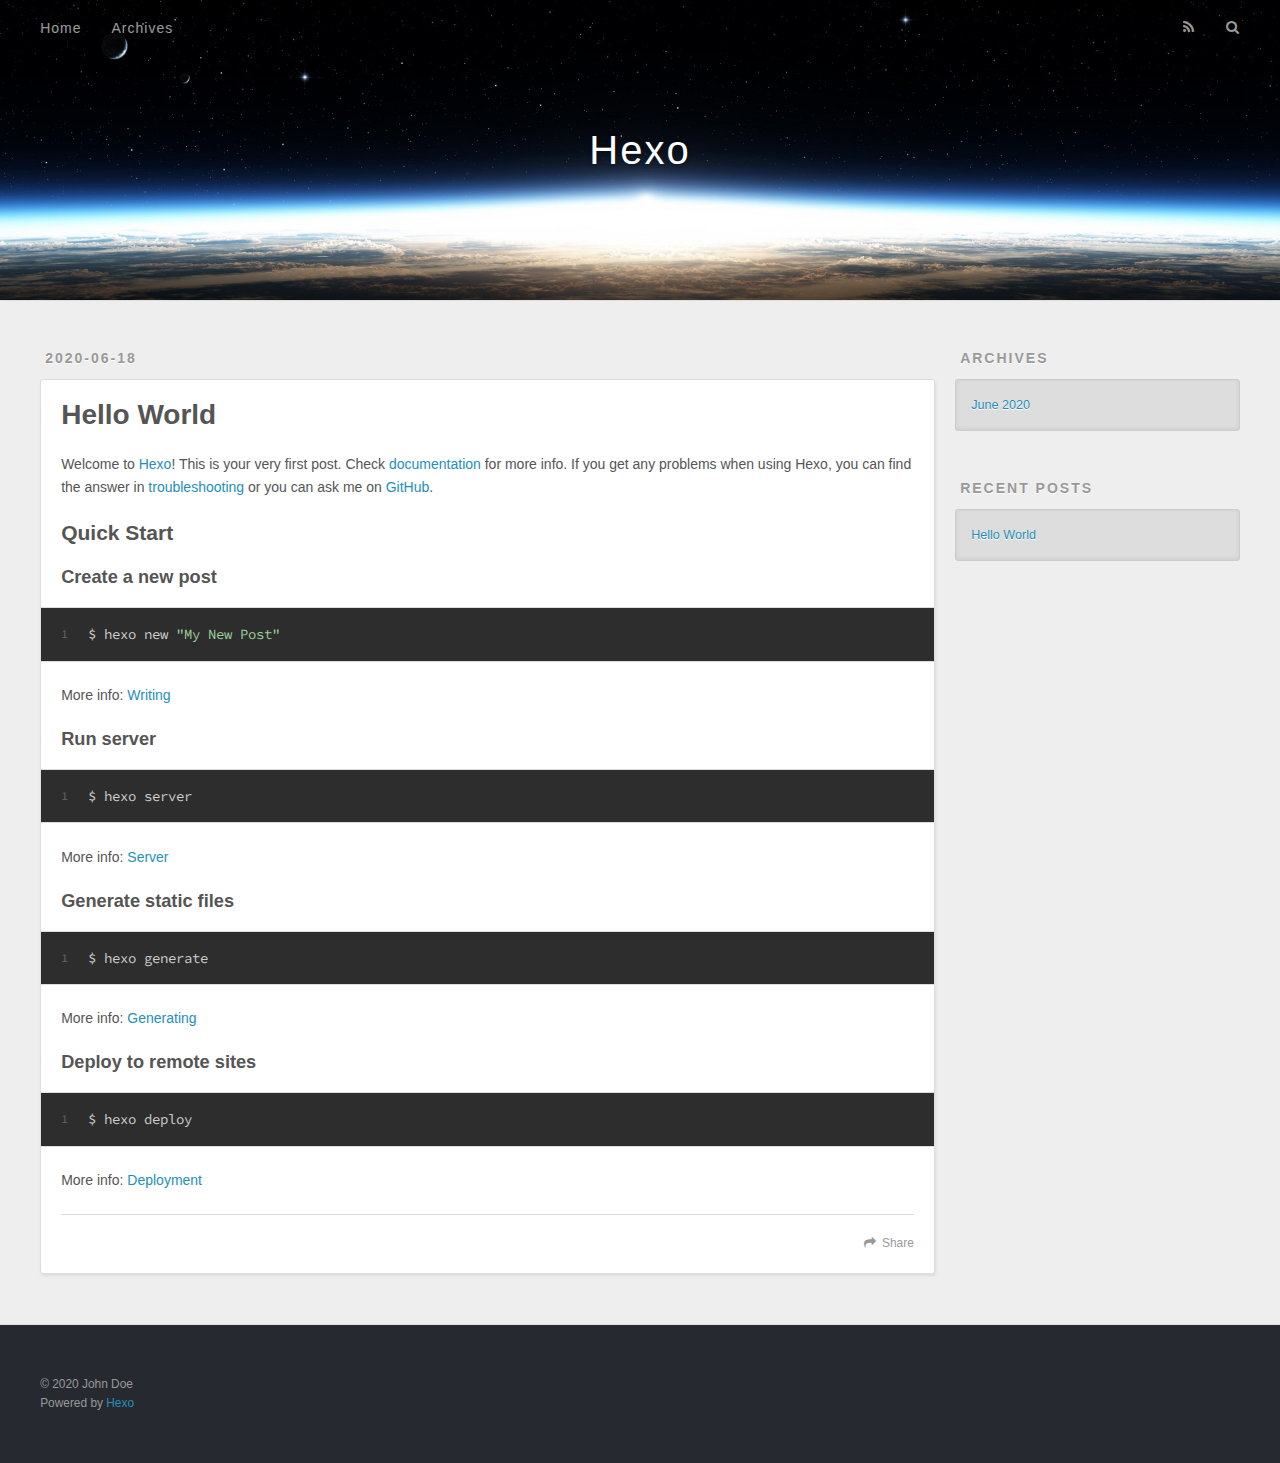
==== index.html @ 20cf3d25 "Site updated: 2020-06-18 21:52:24" ====
<!DOCTYPE html>
<html>
<head>
  <meta charset="utf-8">
  

  
  <title>Hexo</title>
  <meta name="viewport" content="width=device-width, initial-scale=1, maximum-scale=1">
  <meta property="og:type" content="website">
<meta property="og:title" content="Hexo">
<meta property="og:url" content="http://yoursite.com/index.html">
<meta property="og:site_name" content="Hexo">
<meta property="og:locale" content="en_US">
<meta property="article:author" content="John Doe">
<meta name="twitter:card" content="summary">
  
    <link rel="alternate" href="/atom.xml" title="Hexo" type="application/atom+xml">
  
  
    <link rel="icon" href="/favicon.png">
  
  
    <link href="//fonts.googleapis.com/css?family=Source+Code+Pro" rel="stylesheet" type="text/css">
  
  
<link rel="stylesheet" href="/css/style.css">

<meta name="generator" content="Hexo 4.2.1"></head>

<body>
  <div id="container">
    <div id="wrap">
      <header id="header">
  <div id="banner"></div>
  <div id="header-outer" class="outer">
    <div id="header-title" class="inner">
      <h1 id="logo-wrap">
        <a href="/" id="logo">Hexo</a>
      </h1>
      
    </div>
    <div id="header-inner" class="inner">
      <nav id="main-nav">
        <a id="main-nav-toggle" class="nav-icon"></a>
        
          <a class="main-nav-link" href="/">Home</a>
        
          <a class="main-nav-link" href="/archives">Archives</a>
        
      </nav>
      <nav id="sub-nav">
        
          <a id="nav-rss-link" class="nav-icon" href="/atom.xml" title="RSS Feed"></a>
        
        <a id="nav-search-btn" class="nav-icon" title="Search"></a>
      </nav>
      <div id="search-form-wrap">
        <form action="//google.com/search" method="get" accept-charset="UTF-8" class="search-form"><input type="search" name="q" class="search-form-input" placeholder="Search"><button type="submit" class="search-form-submit">&#xF002;</button><input type="hidden" name="sitesearch" value="http://yoursite.com"></form>
      </div>
    </div>
  </div>
</header>
      <div class="outer">
        <section id="main">
  
    <article id="post-hello-world" class="article article-type-post" itemscope itemprop="blogPost">
  <div class="article-meta">
    <a href="/2020/06/18/hello-world/" class="article-date">
  <time datetime="2020-06-18T13:40:46.029Z" itemprop="datePublished">2020-06-18</time>
</a>
    
  </div>
  <div class="article-inner">
    
    
      <header class="article-header">
        
  
    <h1 itemprop="name">
      <a class="article-title" href="/2020/06/18/hello-world/">Hello World</a>
    </h1>
  

      </header>
    
    <div class="article-entry" itemprop="articleBody">
      
        <p>Welcome to <a href="https://hexo.io/" target="_blank" rel="noopener">Hexo</a>! This is your very first post. Check <a href="https://hexo.io/docs/" target="_blank" rel="noopener">documentation</a> for more info. If you get any problems when using Hexo, you can find the answer in <a href="https://hexo.io/docs/troubleshooting.html" target="_blank" rel="noopener">troubleshooting</a> or you can ask me on <a href="https://github.com/hexojs/hexo/issues" target="_blank" rel="noopener">GitHub</a>.</p>
<h2 id="Quick-Start"><a href="#Quick-Start" class="headerlink" title="Quick Start"></a>Quick Start</h2><h3 id="Create-a-new-post"><a href="#Create-a-new-post" class="headerlink" title="Create a new post"></a>Create a new post</h3><figure class="highlight bash"><table><tr><td class="gutter"><pre><span class="line">1</span><br></pre></td><td class="code"><pre><span class="line">$ hexo new <span class="string">"My New Post"</span></span><br></pre></td></tr></table></figure>

<p>More info: <a href="https://hexo.io/docs/writing.html" target="_blank" rel="noopener">Writing</a></p>
<h3 id="Run-server"><a href="#Run-server" class="headerlink" title="Run server"></a>Run server</h3><figure class="highlight bash"><table><tr><td class="gutter"><pre><span class="line">1</span><br></pre></td><td class="code"><pre><span class="line">$ hexo server</span><br></pre></td></tr></table></figure>

<p>More info: <a href="https://hexo.io/docs/server.html" target="_blank" rel="noopener">Server</a></p>
<h3 id="Generate-static-files"><a href="#Generate-static-files" class="headerlink" title="Generate static files"></a>Generate static files</h3><figure class="highlight bash"><table><tr><td class="gutter"><pre><span class="line">1</span><br></pre></td><td class="code"><pre><span class="line">$ hexo generate</span><br></pre></td></tr></table></figure>

<p>More info: <a href="https://hexo.io/docs/generating.html" target="_blank" rel="noopener">Generating</a></p>
<h3 id="Deploy-to-remote-sites"><a href="#Deploy-to-remote-sites" class="headerlink" title="Deploy to remote sites"></a>Deploy to remote sites</h3><figure class="highlight bash"><table><tr><td class="gutter"><pre><span class="line">1</span><br></pre></td><td class="code"><pre><span class="line">$ hexo deploy</span><br></pre></td></tr></table></figure>

<p>More info: <a href="https://hexo.io/docs/one-command-deployment.html" target="_blank" rel="noopener">Deployment</a></p>

      
    </div>
    <footer class="article-footer">
      <a data-url="http://yoursite.com/2020/06/18/hello-world/" data-id="ckbkua8qn00005gvtdg3v0doh" class="article-share-link">Share</a>
      
      
    </footer>
  </div>
  
</article>


  


</section>
        
          <aside id="sidebar">
  
    

  
    

  
    
  
    
  <div class="widget-wrap">
    <h3 class="widget-title">Archives</h3>
    <div class="widget">
      <ul class="archive-list"><li class="archive-list-item"><a class="archive-list-link" href="/archives/2020/06/">June 2020</a></li></ul>
    </div>
  </div>


  
    
  <div class="widget-wrap">
    <h3 class="widget-title">Recent Posts</h3>
    <div class="widget">
      <ul>
        
          <li>
            <a href="/2020/06/18/hello-world/">Hello World</a>
          </li>
        
      </ul>
    </div>
  </div>

  
</aside>
        
      </div>
      <footer id="footer">
  
  <div class="outer">
    <div id="footer-info" class="inner">
      &copy; 2020 John Doe<br>
      Powered by <a href="http://hexo.io/" target="_blank">Hexo</a>
    </div>
  </div>
</footer>
    </div>
    <nav id="mobile-nav">
  
    <a href="/" class="mobile-nav-link">Home</a>
  
    <a href="/archives" class="mobile-nav-link">Archives</a>
  
</nav>
    

<script src="//ajax.googleapis.com/ajax/libs/jquery/2.0.3/jquery.min.js"></script>


  
<link rel="stylesheet" href="/fancybox/jquery.fancybox.css">

  
<script src="/fancybox/jquery.fancybox.pack.js"></script>




<script src="/js/script.js"></script>




  </div>
</body>
</html>
---- css/style.css ----
body {
  width: 100%;
}
body:before,
body:after {
  content: "";
  display: table;
}
body:after {
  clear: both;
}
html,
body,
div,
span,
applet,
object,
iframe,
h1,
h2,
h3,
h4,
h5,
h6,
p,
blockquote,
pre,
a,
abbr,
acronym,
address,
big,
cite,
code,
del,
dfn,
em,
img,
ins,
kbd,
q,
s,
samp,
small,
strike,
strong,
sub,
sup,
tt,
var,
dl,
dt,
dd,
ol,
ul,
li,
fieldset,
form,
label,
legend,
table,
caption,
tbody,
tfoot,
thead,
tr,
th,
td {
  margin: 0;
  padding: 0;
  border: 0;
  outline: 0;
  font-weight: inherit;
  font-style: inherit;
  font-family: inherit;
  font-size: 100%;
  vertical-align: baseline;
}
body {
  line-height: 1;
  color: #000;
  background: #fff;
}
ol,
ul {
  list-style: none;
}
table {
  border-collapse: separate;
  border-spacing: 0;
  vertical-align: middle;
}
caption,
th,
td {
  text-align: left;
  font-weight: normal;
  vertical-align: middle;
}
a img {
  border: none;
}
input,
button {
  margin: 0;
  padding: 0;
}
input::-moz-focus-inner,
button::-moz-focus-inner {
  border: 0;
  padding: 0;
}
@font-face {
  font-family: FontAwesome;
  font-style: normal;
  font-weight: normal;
  src: url("fonts/fontawesome-webfont.eot?v=#4.0.3");
  src: url("fonts/fontawesome-webfont.eot?#iefix&v=#4.0.3") format("embedded-opentype"), url("fonts/fontawesome-webfont.woff?v=#4.0.3") format("woff"), url("fonts/fontawesome-webfont.ttf?v=#4.0.3") format("truetype"), url("fonts/fontawesome-webfont.svg#fontawesomeregular?v=#4.0.3") format("svg");
}
html,
body,
#container {
  height: 100%;
}
body {
  background: #eee;
  font: 14px -apple-system, BlinkMacSystemFont, "Segoe UI", "Roboto", "Oxygen", "Ubuntu", "Cantarell", "Fira Sans", "Droid Sans", "Helvetica Neue", sans-serif;
  -webkit-text-size-adjust: 100%;
}
.outer {
  max-width: 1220px;
  margin: 0 auto;
  padding: 0 20px;
}
.outer:before,
.outer:after {
  content: "";
  display: table;
}
.outer:after {
  clear: both;
}
.inner {
  display: inline;
  float: left;
  width: 98.33333333333333%;
  margin: 0 0.833333333333333%;
}
.left,
.alignleft {
  float: left;
}
.right,
.alignright {
  float: right;
}
.clear {
  clear: both;
}
#container {
  position: relative;
}
.mobile-nav-on {
  overflow: hidden;
}
#wrap {
  height: 100%;
  width: 100%;
  position: absolute;
  top: 0;
  left: 0;
  -webkit-transition: 0.2s ease-out;
  -moz-transition: 0.2s ease-out;
  -ms-transition: 0.2s ease-out;
  transition: 0.2s ease-out;
  z-index: 1;
  background: #eee;
}
.mobile-nav-on #wrap {
  left: 280px;
}
@media screen and (min-width: 768px) {
  #main {
    display: inline;
    float: left;
    width: 73.33333333333333%;
    margin: 0 0.833333333333333%;
  }
}
.article-date,
.article-category-link,
.archive-year,
.widget-title {
  text-decoration: none;
  text-transform: uppercase;
  letter-spacing: 2px;
  color: #999;
  margin-bottom: 1em;
  margin-left: 5px;
  line-height: 1em;
  text-shadow: 0 1px #fff;
  font-weight: bold;
}
.article-inner,
.archive-article-inner {
  background: #fff;
  -webkit-box-shadow: 1px 2px 3px #ddd;
  box-shadow: 1px 2px 3px #ddd;
  border: 1px solid #ddd;
  border-radius: 3px;
}
.article-entry h1,
.widget h1 {
  font-size: 2em;
}
.article-entry h2,
.widget h2 {
  font-size: 1.5em;
}
.article-entry h3,
.widget h3 {
  font-size: 1.3em;
}
.article-entry h4,
.widget h4 {
  font-size: 1.2em;
}
.article-entry h5,
.widget h5 {
  font-size: 1em;
}
.article-entry h6,
.widget h6 {
  font-size: 1em;
  color: #999;
}
.article-entry hr,
.widget hr {
  border: 1px dashed #ddd;
}
.article-entry strong,
.widget strong {
  font-weight: bold;
}
.article-entry em,
.widget em,
.article-entry cite,
.widget cite {
  font-style: italic;
}
.article-entry sup,
.widget sup,
.article-entry sub,
.widget sub {
  font-size: 0.75em;
  line-height: 0;
  position: relative;
  vertical-align: baseline;
}
.article-entry sup,
.widget sup {
  top: -0.5em;
}
.article-entry sub,
.widget sub {
  bottom: -0.2em;
}
.article-entry small,
.widget small {
  font-size: 0.85em;
}
.article-entry acronym,
.widget acronym,
.article-entry abbr,
.widget abbr {
  border-bottom: 1px dotted;
}
.article-entry ul,
.widget ul,
.article-entry ol,
.widget ol,
.article-entry dl,
.widget dl {
  margin: 0 20px;
  line-height: 1.6em;
}
.article-entry ul ul,
.widget ul ul,
.article-entry ol ul,
.widget ol ul,
.article-entry ul ol,
.widget ul ol,
.article-entry ol ol,
.widget ol ol {
  margin-top: 0;
  margin-bottom: 0;
}
.article-entry ul,
.widget ul {
  list-style: disc;
}
.article-entry ol,
.widget ol {
  list-style: decimal;
}
.article-entry dt,
.widget dt {
  font-weight: bold;
}
#header {
  height: 300px;
  position: relative;
  border-bottom: 1px solid #ddd;
}
#header:before,
#header:after {
  content: "";
  position: absolute;
  left: 0;
  right: 0;
  height: 40px;
}
#header:before {
  top: 0;
  background: -webkit-linear-gradient(rgba(0,0,0,0.2), transparent);
  background: -moz-linear-gradient(rgba(0,0,0,0.2), transparent);
  background: -ms-linear-gradient(rgba(0,0,0,0.2), transparent);
  background: linear-gradient(rgba(0,0,0,0.2), transparent);
}
#header:after {
  bottom: 0;
  background: -webkit-linear-gradient(transparent, rgba(0,0,0,0.2));
  background: -moz-linear-gradient(transparent, rgba(0,0,0,0.2));
  background: -ms-linear-gradient(transparent, rgba(0,0,0,0.2));
  background: linear-gradient(transparent, rgba(0,0,0,0.2));
}
#header-outer {
  height: 100%;
  position: relative;
}
#header-inner {
  position: relative;
  overflow: hidden;
}
#banner {
  position: absolute;
  top: 0;
  left: 0;
  width: 100%;
  height: 100%;
  background: url("images/banner.jpg") center #000;
  -webkit-background-size: cover;
  -moz-background-size: cover;
  background-size: cover;
  z-index: -1;
}
#header-title {
  text-align: center;
  height: 40px;
  position: absolute;
  top: 50%;
  left: 0;
  margin-top: -20px;
}
#logo,
#subtitle {
  text-decoration: none;
  color: #fff;
  font-weight: 300;
  text-shadow: 0 1px 4px rgba(0,0,0,0.3);
}
#logo {
  font-size: 40px;
  line-height: 40px;
  letter-spacing: 2px;
}
#subtitle {
  font-size: 16px;
  line-height: 16px;
  letter-spacing: 1px;
}
#subtitle-wrap {
  margin-top: 16px;
}
#main-nav {
  float: left;
  margin-left: -15px;
}
.nav-icon,
.main-nav-link {
  float: left;
  color: #fff;
  opacity: 0.6;
  text-decoration: none;
  text-shadow: 0 1px rgba(0,0,0,0.2);
  -webkit-transition: opacity 0.2s;
  -moz-transition: opacity 0.2s;
  -ms-transition: opacity 0.2s;
  transition: opacity 0.2s;
  display: block;
  padding: 20px 15px;
}
.nav-icon:hover,
.main-nav-link:hover {
  opacity: 1;
}
.nav-icon {
  font-family: FontAwesome;
  text-align: center;
  font-size: 14px;
  width: 14px;
  height: 14px;
  padding: 20px 15px;
  position: relative;
  cursor: pointer;
}
.main-nav-link {
  font-weight: 300;
  letter-spacing: 1px;
}
@media screen and (max-width: 479px) {
  .main-nav-link {
    display: none;
  }
}
#main-nav-toggle {
  display: none;
}
#main-nav-toggle:before {
  content: "\f0c9";
}
@media screen and (max-width: 479px) {
  #main-nav-toggle {
    display: block;
  }
}
#sub-nav {
  float: right;
  margin-right: -15px;
}
#nav-rss-link:before {
  content: "\f09e";
}
#nav-search-btn:before {
  content: "\f002";
}
#search-form-wrap {
  position: absolute;
  top: 15px;
  width: 150px;
  height: 30px;
  right: -150px;
  opacity: 0;
  -webkit-transition: 0.2s ease-out;
  -moz-transition: 0.2s ease-out;
  -ms-transition: 0.2s ease-out;
  transition: 0.2s ease-out;
}
#search-form-wrap.on {
  opacity: 1;
  right: 0;
}
@media screen and (max-width: 479px) {
  #search-form-wrap {
    width: 100%;
    right: -100%;
  }
}
.search-form {
  position: absolute;
  top: 0;
  left: 0;
  right: 0;
  background: #fff;
  padding: 5px 15px;
  border-radius: 15px;
  -webkit-box-shadow: 0 0 10px rgba(0,0,0,0.3);
  box-shadow: 0 0 10px rgba(0,0,0,0.3);
}
.search-form-input {
  border: none;
  background: none;
  color: #555;
  width: 100%;
  font: 13px -apple-system, BlinkMacSystemFont, "Segoe UI", "Roboto", "Oxygen", "Ubuntu", "Cantarell", "Fira Sans", "Droid Sans", "Helvetica Neue", sans-serif;
  outline: none;
}
.search-form-input::-webkit-search-results-decoration,
.search-form-input::-webkit-search-cancel-button {
  -webkit-appearance: none;
}
.search-form-submit {
  position: absolute;
  top: 50%;
  right: 10px;
  margin-top: -7px;
  font: 13px FontAwesome;
  border: none;
  background: none;
  color: #bbb;
  cursor: pointer;
}
.search-form-submit:hover,
.search-form-submit:focus {
  color: #777;
}
.article {
  margin: 50px 0;
}
.article-inner {
  overflow: hidden;
}
.article-meta:before,
.article-meta:after {
  content: "";
  display: table;
}
.article-meta:after {
  clear: both;
}
.article-date {
  float: left;
}
.article-category {
  float: left;
  line-height: 1em;
  color: #ccc;
  text-shadow: 0 1px #fff;
  margin-left: 8px;
}
.article-category:before {
  content: "\2022";
}
.article-category-link {
  margin: 0 12px 1em;
}
.article-header {
  padding: 20px 20px 0;
}
.article-title {
  text-decoration: none;
  font-size: 2em;
  font-weight: bold;
  color: #555;
  line-height: 1.1em;
  -webkit-transition: color 0.2s;
  -moz-transition: color 0.2s;
  -ms-transition: color 0.2s;
  transition: color 0.2s;
}
a.article-title:hover {
  color: #258fb8;
}
.article-entry {
  color: #555;
  padding: 0 20px;
}
.article-entry:before,
.article-entry:after {
  content: "";
  display: table;
}
.article-entry:after {
  clear: both;
}
.article-entry p,
.article-entry table {
  line-height: 1.6em;
  margin: 1.6em 0;
}
.article-entry h1,
.article-entry h2,
.article-entry h3,
.article-entry h4,
.article-entry h5,
.article-entry h6 {
  font-weight: bold;
}
.article-entry h1,
.article-entry h2,
.article-entry h3,
.article-entry h4,
.article-entry h5,
.article-entry h6 {
  line-height: 1.1em;
  margin: 1.1em 0;
}
.article-entry a {
  color: #258fb8;
  text-decoration: none;
}
.article-entry a:hover {
  text-decoration: underline;
}
.article-entry ul,
.article-entry ol,
.article-entry dl {
  margin-top: 1.6em;
  margin-bottom: 1.6em;
}
.article-entry img,
.article-entry video {
  max-width: 100%;
  height: auto;
  display: block;
  margin: auto;
}
.article-entry iframe {
  border: none;
}
.article-entry table {
  width: 100%;
  border-collapse: collapse;
  border-spacing: 0;
}
.article-entry th {
  font-weight: bold;
  border-bottom: 3px solid #ddd;
  padding-bottom: 0.5em;
}
.article-entry td {
  border-bottom: 1px solid #ddd;
  padding: 10px 0;
}
.article-entry blockquote {
  font-family: Georgia, "Times New Roman", serif;
  font-size: 1.4em;
  margin: 1.6em 20px;
  text-align: center;
}
.article-entry blockquote footer {
  font-size: 14px;
  margin: 1.6em 0;
  font-family: -apple-system, BlinkMacSystemFont, "Segoe UI", "Roboto", "Oxygen", "Ubuntu", "Cantarell", "Fira Sans", "Droid Sans", "Helvetica Neue", sans-serif;
}
.article-entry blockquote footer cite:before {
  content: "—";
  padding: 0 0.5em;
}
.article-entry .pullquote {
  text-align: left;
  width: 45%;
  margin: 0;
}
.article-entry .pullquote.left {
  margin-left: 0.5em;
  margin-right: 1em;
}
.article-entry .pullquote.right {
  margin-right: 0.5em;
  margin-left: 1em;
}
.article-entry .caption {
  color: #999;
  display: block;
  font-size: 0.9em;
  margin-top: 0.5em;
  position: relative;
  text-align: center;
}
.article-entry .video-container {
  position: relative;
  padding-top: 56.25%;
  height: 0;
  overflow: hidden;
}
.article-entry .video-container iframe,
.article-entry .video-container object,
.article-entry .video-container embed {
  position: absolute;
  top: 0;
  left: 0;
  width: 100%;
  height: 100%;
  margin-top: 0;
}
.article-more-link a {
  display: inline-block;
  line-height: 1em;
  padding: 6px 15px;
  border-radius: 15px;
  background: #eee;
  color: #999;
  text-shadow: 0 1px #fff;
  text-decoration: none;
}
.article-more-link a:hover {
  background: #258fb8;
  color: #fff;
  text-decoration: none;
  text-shadow: 0 1px #1e7293;
}
.article-footer {
  font-size: 0.85em;
  line-height: 1.6em;
  border-top: 1px solid #ddd;
  padding-top: 1.6em;
  margin: 0 20px 20px;
}
.article-footer:before,
.article-footer:after {
  content: "";
  display: table;
}
.article-footer:after {
  clear: both;
}
.article-footer a {
  color: #999;
  text-decoration: none;
}
.article-footer a:hover {
  color: #555;
}
.article-tag-list-item {
  float: left;
  margin-right: 10px;
}
.article-tag-list-link:before {
  content: "#";
}
.article-comment-link {
  float: right;
}
.article-comment-link:before {
  content: "\f075";
  font-family: FontAwesome;
  padding-right: 8px;
}
.article-share-link {
  cursor: pointer;
  float: right;
  margin-left: 20px;
}
.article-share-link:before {
  content: "\f064";
  font-family: FontAwesome;
  padding-right: 6px;
}
#article-nav {
  position: relative;
}
#article-nav:before,
#article-nav:after {
  content: "";
  display: table;
}
#article-nav:after {
  clear: both;
}
@media screen and (min-width: 768px) {
  #article-nav {
    margin: 50px 0;
  }
  #article-nav:before {
    width: 8px;
    height: 8px;
    position: absolute;
    top: 50%;
    left: 50%;
    margin-top: -4px;
    margin-left: -4px;
    content: "";
    border-radius: 50%;
    background: #ddd;
    -webkit-box-shadow: 0 1px 2px #fff;
    box-shadow: 0 1px 2px #fff;
  }
}
.article-nav-link-wrap {
  text-decoration: none;
  text-shadow: 0 1px #fff;
  color: #999;
  -webkit-box-sizing: border-box;
  -moz-box-sizing: border-box;
  box-sizing: border-box;
  margin-top: 50px;
  text-align: center;
  display: block;
}
.article-nav-link-wrap:hover {
  color: #555;
}
@media screen and (min-width: 768px) {
  .article-nav-link-wrap {
    width: 50%;
    margin-top: 0;
  }
}
@media screen and (min-width: 768px) {
  #article-nav-newer {
    float: left;
    text-align: right;
    padding-right: 20px;
  }
}
@media screen and (min-width: 768px) {
  #article-nav-older {
    float: right;
    text-align: left;
    padding-left: 20px;
  }
}
.article-nav-caption {
  text-transform: uppercase;
  letter-spacing: 2px;
  color: #ddd;
  line-height: 1em;
  font-weight: bold;
}
#article-nav-newer .article-nav-caption {
  margin-right: -2px;
}
.article-nav-title {
  font-size: 0.85em;
  line-height: 1.6em;
  margin-top: 0.5em;
}
.article-share-box {
  position: absolute;
  display: none;
  background: #fff;
  -webkit-box-shadow: 1px 2px 10px rgba(0,0,0,0.2);
  box-shadow: 1px 2px 10px rgba(0,0,0,0.2);
  border-radius: 3px;
  margin-left: -145px;
  overflow: hidden;
  z-index: 1;
}
.article-share-box.on {
  display: block;
}
.article-share-input {
  width: 100%;
  background: none;
  -webkit-box-sizing: border-box;
  -moz-box-sizing: border-box;
  box-sizing: border-box;
  font: 14px -apple-system, BlinkMacSystemFont, "Segoe UI", "Roboto", "Oxygen", "Ubuntu", "Cantarell", "Fira Sans", "Droid Sans", "Helvetica Neue", sans-serif;
  padding: 0 15px;
  color: #555;
  outline: none;
  border: 1px solid #ddd;
  border-radius: 3px 3px 0 0;
  height: 36px;
  line-height: 36px;
}
.article-share-links {
  background: #eee;
}
.article-share-links:before,
.article-share-links:after {
  content: "";
  display: table;
}
.article-share-links:after {
  clear: both;
}
.article-share-twitter,
.article-share-facebook,
.article-share-pinterest,
.article-share-google {
  width: 50px;
  height: 36px;
  display: block;
  float: left;
  position: relative;
  color: #999;
  text-shadow: 0 1px #fff;
}
.article-share-twitter:before,
.article-share-facebook:before,
.article-share-pinterest:before,
.article-share-google:before {
  font-size: 20px;
  font-family: FontAwesome;
  width: 20px;
  height: 20px;
  position: absolute;
  top: 50%;
  left: 50%;
  margin-top: -10px;
  margin-left: -10px;
  text-align: center;
}
.article-share-twitter:hover,
.article-share-facebook:hover,
.article-share-pinterest:hover,
.article-share-google:hover {
  color: #fff;
}
.article-share-twitter:before {
  content: "\f099";
}
.article-share-twitter:hover {
  background: #00aced;
  text-shadow: 0 1px #008abe;
}
.article-share-facebook:before {
  content: "\f09a";
}
.article-share-facebook:hover {
  background: #3b5998;
  text-shadow: 0 1px #2f477a;
}
.article-share-pinterest:before {
  content: "\f0d2";
}
.article-share-pinterest:hover {
  background: #cb2027;
  text-shadow: 0 1px #a21a1f;
}
.article-share-google:before {
  content: "\f0d5";
}
.article-share-google:hover {
  background: #dd4b39;
  text-shadow: 0 1px #be3221;
}
.article-gallery {
  background: #000;
  position: relative;
}
.article-gallery-photos {
  position: relative;
  overflow: hidden;
}
.article-gallery-img {
  display: none;
  max-width: 100%;
}
.article-gallery-img:first-child {
  display: block;
}
.article-gallery-img.loaded {
  position: absolute;
  display: block;
}
.article-gallery-img img {
  display: block;
  max-width: 100%;
  margin: 0 auto;
}
#comments {
  background: #fff;
  -webkit-box-shadow: 1px 2px 3px #ddd;
  box-shadow: 1px 2px 3px #ddd;
  padding: 20px;
  border: 1px solid #ddd;
  border-radius: 3px;
  margin: 50px 0;
}
#comments a {
  color: #258fb8;
}
.archives-wrap {
  margin: 50px 0;
}
.archives:before,
.archives:after {
  content: "";
  display: table;
}
.archives:after {
  clear: both;
}
.archive-year-wrap {
  margin-bottom: 1em;
}
.archives {
  -webkit-column-gap: 10px;
  -moz-column-gap: 10px;
  column-gap: 10px;
}
@media screen and (min-width: 480px) and (max-width: 767px) {
  .archives {
    -webkit-column-count: 2;
    -moz-column-count: 2;
    column-count: 2;
  }
}
@media screen and (min-width: 768px) {
  .archives {
    -webkit-column-count: 3;
    -moz-column-count: 3;
    column-count: 3;
  }
}
.archive-article {
  -webkit-column-break-inside: avoid;
  page-break-inside: avoid;
  overflow: hidden;
  break-inside: avoid-column;
}
.archive-article-inner {
  padding: 10px;
  margin-bottom: 15px;
}
.archive-article-title {
  text-decoration: none;
  font-weight: bold;
  color: #555;
  -webkit-transition: color 0.2s;
  -moz-transition: color 0.2s;
  -ms-transition: color 0.2s;
  transition: color 0.2s;
  line-height: 1.6em;
}
.archive-article-title:hover {
  color: #258fb8;
}
.archive-article-footer {
  margin-top: 1em;
}
.archive-article-date {
  color: #999;
  text-decoration: none;
  font-size: 0.85em;
  line-height: 1em;
  margin-bottom: 0.5em;
  display: block;
}
#page-nav {
  margin: 50px auto;
  background: #fff;
  -webkit-box-shadow: 1px 2px 3px #ddd;
  box-shadow: 1px 2px 3px #ddd;
  border: 1px solid #ddd;
  border-radius: 3px;
  text-align: center;
  color: #999;
  overflow: hidden;
}
#page-nav:before,
#page-nav:after {
  content: "";
  display: table;
}
#page-nav:after {
  clear: both;
}
#page-nav a,
#page-nav span {
  padding: 10px 20px;
  line-height: 1;
  height: 2ex;
}
#page-nav a {
  color: #999;
  text-decoration: none;
}
#page-nav a:hover {
  background: #999;
  color: #fff;
}
#page-nav .prev {
  float: left;
}
#page-nav .next {
  float: right;
}
#page-nav .page-number {
  display: inline-block;
}
@media screen and (max-width: 479px) {
  #page-nav .page-number {
    display: none;
  }
}
#page-nav .current {
  color: #555;
  font-weight: bold;
}
#page-nav .space {
  color: #ddd;
}
#footer {
  background: #262a30;
  padding: 50px 0;
  border-top: 1px solid #ddd;
  color: #999;
}
#footer a {
  color: #258fb8;
  text-decoration: none;
}
#footer a:hover {
  text-decoration: underline;
}
#footer-info {
  line-height: 1.6em;
  font-size: 0.85em;
}
.article-entry pre,
.article-entry .highlight {
  background: #2d2d2d;
  margin: 0 -20px;
  padding: 15px 20px;
  border-style: solid;
  border-color: #ddd;
  border-width: 1px 0;
  overflow: auto;
  color: #ccc;
  line-height: 22.400000000000002px;
}
.article-entry .highlight .gutter pre,
.article-entry .gist .gist-file .gist-data .line-numbers {
  color: #666;
  font-size: 0.85em;
}
.article-entry pre,
.article-entry code {
  font-family: "Source Code Pro", Consolas, Monaco, Menlo, Consolas, monospace;
}
.article-entry code {
  background: #eee;
  text-shadow: 0 1px #fff;
  padding: 0 0.3em;
}
.article-entry pre code {
  background: none;
  text-shadow: none;
  padding: 0;
}
.article-entry .highlight pre {
  border: none;
  margin: 0;
  padding: 0;
}
.article-entry .highlight table {
  margin: 0;
  width: auto;
}
.article-entry .highlight td {
  border: none;
  padding: 0;
}
.article-entry .highlight figcaption {
  font-size: 0.85em;
  color: #999;
  line-height: 1em;
  margin-bottom: 1em;
}
.article-entry .highlight figcaption:before,
.article-entry .highlight figcaption:after {
  content: "";
  display: table;
}
.article-entry .highlight figcaption:after {
  clear: both;
}
.article-entry .highlight figcaption a {
  float: right;
}
.article-entry .highlight .gutter pre {
  text-align: right;
  padding-right: 20px;
}
.article-entry .highlight .line {
  height: 22.400000000000002px;
}
.article-entry .highlight .line.marked {
  background: #515151;
}
.article-entry .gist {
  margin: 0 -20px;
  border-style: solid;
  border-color: #ddd;
  border-width: 1px 0;
  background: #2d2d2d;
  padding: 15px 20px 15px 0;
}
.article-entry .gist .gist-file {
  border: none;
  font-family: "Source Code Pro", Consolas, Monaco, Menlo, Consolas, monospace;
  margin: 0;
}
.article-entry .gist .gist-file .gist-data {
  background: none;
  border: none;
}
.article-entry .gist .gist-file .gist-data .line-numbers {
  background: none;
  border: none;
  padding: 0 20px 0 0;
}
.article-entry .gist .gist-file .gist-data .line-data {
  padding: 0 !important;
}
.article-entry .gist .gist-file .highlight {
  margin: 0;
  padding: 0;
  border: none;
}
.article-entry .gist .gist-file .gist-meta {
  background: #2d2d2d;
  color: #999;
  font: 0.85em -apple-system, BlinkMacSystemFont, "Segoe UI", "Roboto", "Oxygen", "Ubuntu", "Cantarell", "Fira Sans", "Droid Sans", "Helvetica Neue", sans-serif;
  text-shadow: 0 0;
  padding: 0;
  margin-top: 1em;
  margin-left: 20px;
}
.article-entry .gist .gist-file .gist-meta a {
  color: #258fb8;
  font-weight: normal;
}
.article-entry .gist .gist-file .gist-meta a:hover {
  text-decoration: underline;
}
pre .comment,
pre .title {
  color: #999;
}
pre .variable,
pre .attribute,
pre .tag,
pre .regexp,
pre .ruby .constant,
pre .xml .tag .title,
pre .xml .pi,
pre .xml .doctype,
pre .html .doctype,
pre .css .id,
pre .css .class,
pre .css .pseudo {
  color: #f2777a;
}
pre .number,
pre .preprocessor,
pre .built_in,
pre .literal,
pre .params,
pre .constant {
  color: #f99157;
}
pre .class,
pre .ruby .class .title,
pre .css .rules .attribute {
  color: #9c9;
}
pre .string,
pre .value,
pre .inheritance,
pre .header,
pre .ruby .symbol,
pre .xml .cdata {
  color: #9c9;
}
pre .css .hexcolor {
  color: #6cc;
}
pre .function,
pre .python .decorator,
pre .python .title,
pre .ruby .function .title,
pre .ruby .title .keyword,
pre .perl .sub,
pre .javascript .title,
pre .coffeescript .title {
  color: #69c;
}
pre .keyword,
pre .javascript .function {
  color: #c9c;
}
@media screen and (max-width: 479px) {
  #mobile-nav {
    position: absolute;
    top: 0;
    left: 0;
    width: 280px;
    height: 100%;
    background: #191919;
    border-right: 1px solid #fff;
  }
}
@media screen and (max-width: 479px) {
  .mobile-nav-link {
    display: block;
    color: #999;
    text-decoration: none;
    padding: 15px 20px;
    font-weight: bold;
  }
  .mobile-nav-link:hover {
    color: #fff;
  }
}
@media screen and (min-width: 768px) {
  #sidebar {
    display: inline;
    float: left;
    width: 23.333333333333332%;
    margin: 0 0.833333333333333%;
  }
}
.widget-wrap {
  margin: 50px 0;
}
.widget {
  color: #777;
  text-shadow: 0 1px #fff;
  background: #ddd;
  -webkit-box-shadow: 0 -1px 4px #ccc inset;
  box-shadow: 0 -1px 4px #ccc inset;
  border: 1px solid #ccc;
  padding: 15px;
  border-radius: 3px;
}
.widget a {
  color: #258fb8;
  text-decoration: none;
}
.widget a:hover {
  text-decoration: underline;
}
.widget ul ul,
.widget ol ul,
.widget dl ul,
.widget ul ol,
.widget ol ol,
.widget dl ol,
.widget ul dl,
.widget ol dl,
.widget dl dl {
  margin-left: 15px;
  list-style: disc;
}
.widget {
  line-height: 1.6em;
  word-wrap: break-word;
  font-size: 0.9em;
}
.widget ul,
.widget ol {
  list-style: none;
  margin: 0;
}
.widget ul ul,
.widget ol ul,
.widget ul ol,
.widget ol ol {
  margin: 0 20px;
}
.widget ul ul,
.widget ol ul {
  list-style: disc;
}
.widget ul ol,
.widget ol ol {
  list-style: decimal;
}
.category-list-count,
.tag-list-count,
.archive-list-count {
  padding-left: 5px;
  color: #999;
  font-size: 0.85em;
}
.category-list-count:before,
.tag-list-count:before,
.archive-list-count:before {
  content: "(";
}
.category-list-count:after,
.tag-list-count:after,
.archive-list-count:after {
  content: ")";
}
.tagcloud a {
  margin-right: 5px;
  display: inline-block;
}
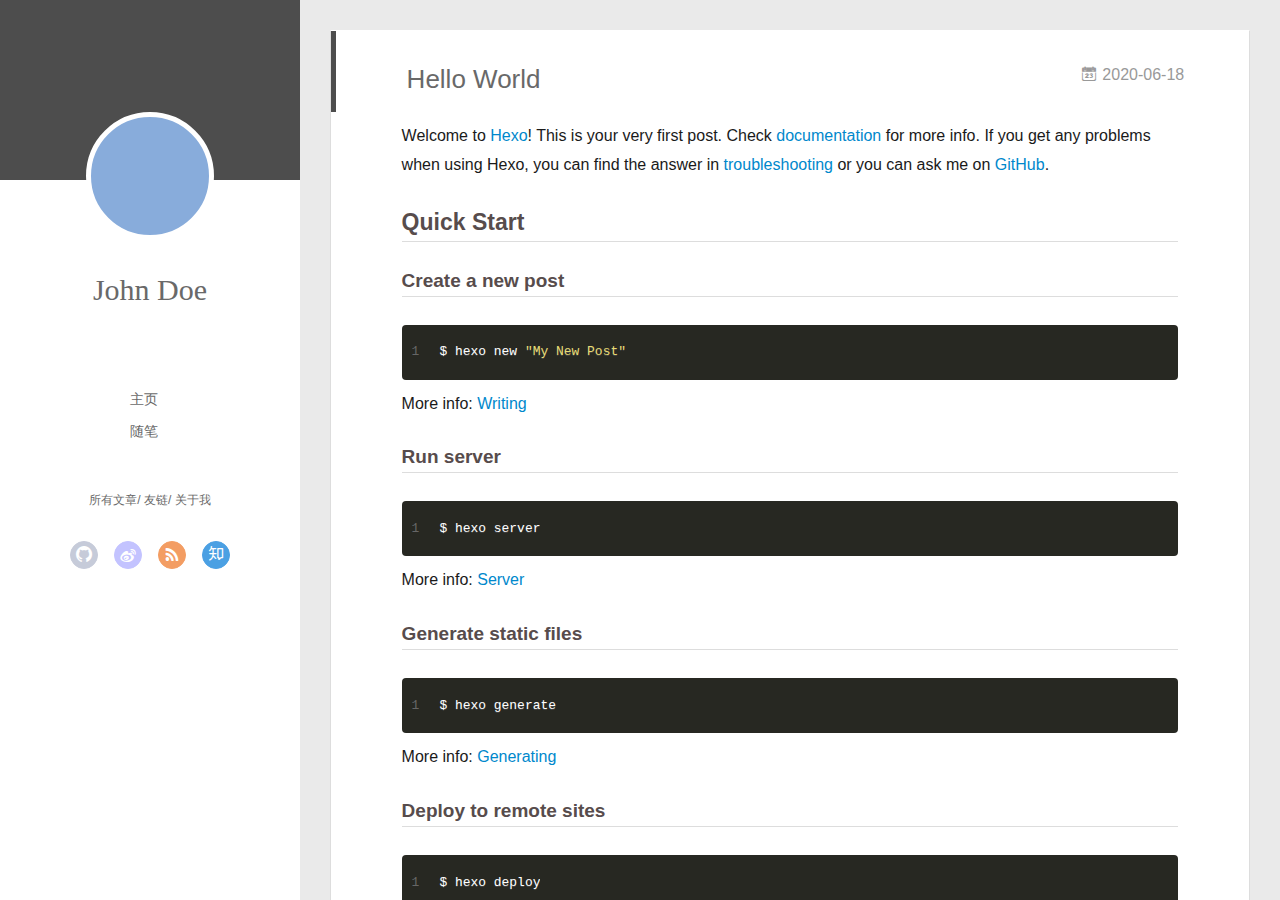
==== commit cb34ddd7: "Site updated: 2020-06-19 19:43:00" ====
--- a/index.html
+++ b/index.html
@@ -3,8 +3,9 @@
 <head>
   <meta charset="utf-8">
   
-
-  
+  <meta name="renderer" content="webkit">
+  <meta http-equiv="X-UA-Compatible" content="IE=edge" >
+  <link rel="dns-prefetch" href="http://yoursite.com">
   <title>Hexo</title>
   <meta name="viewport" content="width=device-width, initial-scale=1, maximum-scale=1">
   <meta property="og:type" content="website">
@@ -15,64 +16,144 @@
 <meta property="article:author" content="John Doe">
 <meta name="twitter:card" content="summary">
   
-    <link rel="alternate" href="/atom.xml" title="Hexo" type="application/atom+xml">
+    <link rel="alternative" href="/atom.xml" title="Hexo" type="application/atom+xml">
   
   
     <link rel="icon" href="/favicon.png">
   
-  
-    <link href="//fonts.googleapis.com/css?family=Source+Code+Pro" rel="stylesheet" type="text/css">
-  
-  
-<link rel="stylesheet" href="/css/style.css">
+  <link rel="stylesheet" type="text/css" href="/./main.0cf68a.css">
+  <style type="text/css">
+  
+    #container.show {
+      background: linear-gradient(200deg,#a0cfe4,#e8c37e);
+    }
+  </style>
+  
+
+  
 
 <meta name="generator" content="Hexo 4.2.1"></head>
 
 <body>
-  <div id="container">
-    <div id="wrap">
-      <header id="header">
-  <div id="banner"></div>
-  <div id="header-outer" class="outer">
-    <div id="header-title" class="inner">
-      <h1 id="logo-wrap">
-        <a href="/" id="logo">Hexo</a>
-      </h1>
-      
-    </div>
-    <div id="header-inner" class="inner">
-      <nav id="main-nav">
-        <a id="main-nav-toggle" class="nav-icon"></a>
-        
-          <a class="main-nav-link" href="/">Home</a>
-        
-          <a class="main-nav-link" href="/archives">Archives</a>
-        
-      </nav>
-      <nav id="sub-nav">
-        
-          <a id="nav-rss-link" class="nav-icon" href="/atom.xml" title="RSS Feed"></a>
-        
-        <a id="nav-search-btn" class="nav-icon" title="Search"></a>
-      </nav>
-      <div id="search-form-wrap">
-        <form action="//google.com/search" method="get" accept-charset="UTF-8" class="search-form"><input type="search" name="q" class="search-form-input" placeholder="Search"><button type="submit" class="search-form-submit">&#xF002;</button><input type="hidden" name="sitesearch" value="http://yoursite.com"></form>
-      </div>
-    </div>
-  </div>
-</header>
-      <div class="outer">
-        <section id="main">
-  
-    <article id="post-hello-world" class="article article-type-post" itemscope itemprop="blogPost">
-  <div class="article-meta">
-    <a href="/2020/06/18/hello-world/" class="article-date">
-  <time datetime="2020-06-18T13:40:46.029Z" itemprop="datePublished">2020-06-18</time>
-</a>
-    
-  </div>
+  <div id="container" q-class="show:isCtnShow">
+    <canvas id="anm-canvas" class="anm-canvas"></canvas>
+    <div class="left-col" q-class="show:isShow">
+      
+<div class="overlay" style="background: #4d4d4d"></div>
+<div class="intrude-less">
+	<header id="header" class="inner">
+		<a href="/" class="profilepic">
+			<img src="" class="js-avatar">
+		</a>
+		<hgroup>
+		  <h1 class="header-author"><a href="/">John Doe</a></h1>
+		</hgroup>
+		
+
+		<nav class="header-menu">
+			<ul>
+			
+				<li><a href="/">主页</a></li>
+	        
+				<li><a href="/tags/%E9%9A%8F%E7%AC%94/">随笔</a></li>
+	        
+			</ul>
+		</nav>
+		<nav class="header-smart-menu">
+    		
+    			
+    			<a q-on="click: openSlider(e, 'innerArchive')" href="javascript:void(0)">所有文章</a>
+    			
+            
+    			
+    			<a q-on="click: openSlider(e, 'friends')" href="javascript:void(0)">友链</a>
+    			
+            
+    			
+    			<a q-on="click: openSlider(e, 'aboutme')" href="javascript:void(0)">关于我</a>
+    			
+            
+		</nav>
+		<nav class="header-nav">
+			<div class="social">
+				
+					<a class="github" target="_blank" href="#" title="github"><i class="icon-github"></i></a>
+		        
+					<a class="weibo" target="_blank" href="#" title="weibo"><i class="icon-weibo"></i></a>
+		        
+					<a class="rss" target="_blank" href="#" title="rss"><i class="icon-rss"></i></a>
+		        
+					<a class="zhihu" target="_blank" href="#" title="zhihu"><i class="icon-zhihu"></i></a>
+		        
+			</div>
+		</nav>
+	</header>		
+</div>
+
+    </div>
+    <div class="mid-col" q-class="show:isShow,hide:isShow|isFalse">
+      
+<nav id="mobile-nav">
+  	<div class="overlay js-overlay" style="background: #4d4d4d"></div>
+	<div class="btnctn js-mobile-btnctn">
+  		<div class="slider-trigger list" q-on="click: openSlider(e)"><i class="icon icon-sort"></i></div>
+	</div>
+	<div class="intrude-less">
+		<header id="header" class="inner">
+			<div class="profilepic">
+				<img src="" class="js-avatar">
+			</div>
+			<hgroup>
+			  <h1 class="header-author js-header-author">John Doe</h1>
+			</hgroup>
+			
+			
+			
+				
+			
+				
+			
+			
+			
+			<nav class="header-nav">
+				<div class="social">
+					
+						<a class="github" target="_blank" href="#" title="github"><i class="icon-github"></i></a>
+			        
+						<a class="weibo" target="_blank" href="#" title="weibo"><i class="icon-weibo"></i></a>
+			        
+						<a class="rss" target="_blank" href="#" title="rss"><i class="icon-rss"></i></a>
+			        
+						<a class="zhihu" target="_blank" href="#" title="zhihu"><i class="icon-zhihu"></i></a>
+			        
+				</div>
+			</nav>
+
+			<nav class="header-menu js-header-menu">
+				<ul style="width: 50%">
+				
+				
+					<li style="width: 50%"><a href="/">主页</a></li>
+		        
+					<li style="width: 50%"><a href="/tags/%E9%9A%8F%E7%AC%94/">随笔</a></li>
+		        
+				</ul>
+			</nav>
+		</header>				
+	</div>
+	<div class="mobile-mask" style="display:none" q-show="isShow"></div>
+</nav>
+
+      <div id="wrapper" class="body-wrap">
+        <div class="menu-l">
+          <div class="canvas-wrap">
+            <canvas data-colors="#eaeaea" data-sectionHeight="100" data-contentId="js-content" id="myCanvas1" class="anm-canvas"></canvas>
+          </div>
+          <div id="js-content" class="content-ll">
+            
+  
+    <article id="post-hello-world" class="article article-type-post  article-index" itemscope itemprop="blogPost">
   <div class="article-inner">
-    
     
       <header class="article-header">
         
@@ -82,6 +163,11 @@
     </h1>
   
 
+        
+        <a href="/2020/06/18/hello-world/" class="archive-article-date">
+  	<time datetime="2020-06-18T13:40:46.029Z" itemprop="datePublished"><i class="icon-calendar icon"></i>2020-06-18</time>
+</a>
+        
       </header>
     
     <div class="article-entry" itemprop="articleBody">
@@ -101,96 +187,292 @@
 <p>More info: <a href="https://hexo.io/docs/one-command-deployment.html" target="_blank" rel="noopener">Deployment</a></p>
 
       
-    </div>
-    <footer class="article-footer">
-      <a data-url="http://yoursite.com/2020/06/18/hello-world/" data-id="ckbkua8qn00005gvtdg3v0doh" class="article-share-link">Share</a>
-      
-      
-    </footer>
+
+      
+    </div>
+    <div class="article-info article-info-index">
+      
+      
+      
+
+      
+        <p class="article-more-link">
+          <a class="article-more-a" href="/2020/06/18/hello-world/">展开全文 >></a>
+        </p>
+      
+
+      
+      <div class="clearfix"></div>
+    </div>
   </div>
-  
 </article>
 
-
-  
-
-
-</section>
-        
-          <aside id="sidebar">
-  
-    
-
-  
-    
-
-  
-    
-  
-    
-  <div class="widget-wrap">
-    <h3 class="widget-title">Archives</h3>
-    <div class="widget">
-      <ul class="archive-list"><li class="archive-list-item"><a class="archive-list-link" href="/archives/2020/06/">June 2020</a></li></ul>
-    </div>
-  </div>
-
-
-  
-    
-  <div class="widget-wrap">
-    <h3 class="widget-title">Recent Posts</h3>
-    <div class="widget">
-      <ul>
-        
-          <li>
-            <a href="/2020/06/18/hello-world/">Hello World</a>
-          </li>
-        
-      </ul>
-    </div>
-  </div>
-
-  
+<aside class="wrap-side-operation">
+    <div class="mod-side-operation">
+        
+        <div class="jump-container" id="js-jump-container" style="display:none;">
+            <a href="javascript:void(0)" class="mod-side-operation__jump-to-top">
+                <i class="icon-font icon-back"></i>
+            </a>
+            <div id="js-jump-plan-container" class="jump-plan-container" style="top: -11px;">
+                <i class="icon-font icon-plane jump-plane"></i>
+            </div>
+        </div>
+        
+        
+    </div>
 </aside>
-        
+
+
+
+
+  
+  
+
+
+          </div>
+        </div>
       </div>
       <footer id="footer">
-  
   <div class="outer">
-    <div id="footer-info" class="inner">
-      &copy; 2020 John Doe<br>
-      Powered by <a href="http://hexo.io/" target="_blank">Hexo</a>
+    <div id="footer-info">
+    	<div class="footer-left">
+    		&copy; 2020 John Doe
+    	</div>
+      	<div class="footer-right">
+      		<a href="http://hexo.io/" target="_blank">Hexo</a>  Theme <a href="https://github.com/litten/hexo-theme-yilia" target="_blank">Yilia</a> by Litten
+      	</div>
     </div>
   </div>
 </footer>
     </div>
-    <nav id="mobile-nav">
-  
-    <a href="/" class="mobile-nav-link">Home</a>
-  
-    <a href="/archives" class="mobile-nav-link">Archives</a>
-  
-</nav>
-    
-
-<script src="//ajax.googleapis.com/ajax/libs/jquery/2.0.3/jquery.min.js"></script>
-
-
-  
-<link rel="stylesheet" href="/fancybox/jquery.fancybox.css">
-
-  
-<script src="/fancybox/jquery.fancybox.pack.js"></script>
-
-
-
-
-<script src="/js/script.js"></script>
-
-
-
-
+    <script>
+	var yiliaConfig = {
+		mathjax: false,
+		isHome: true,
+		isPost: false,
+		isArchive: false,
+		isTag: false,
+		isCategory: false,
+		open_in_new: false,
+		toc_hide_index: true,
+		root: "/",
+		innerArchive: true,
+		showTags: false
+	}
+</script>
+
+<script>!function(t){function n(e){if(r[e])return r[e].exports;var i=r[e]={exports:{},id:e,loaded:!1};return t[e].call(i.exports,i,i.exports,n),i.loaded=!0,i.exports}var r={};n.m=t,n.c=r,n.p="./",n(0)}([function(t,n,r){r(195),t.exports=r(191)},function(t,n,r){var e=r(3),i=r(52),o=r(27),u=r(28),c=r(53),f="prototype",a=function(t,n,r){var s,l,h,v,p=t&a.F,d=t&a.G,y=t&a.S,g=t&a.P,b=t&a.B,m=d?e:y?e[n]||(e[n]={}):(e[n]||{})[f],x=d?i:i[n]||(i[n]={}),w=x[f]||(x[f]={});d&&(r=n);for(s in r)l=!p&&m&&void 0!==m[s],h=(l?m:r)[s],v=b&&l?c(h,e):g&&"function"==typeof h?c(Function.call,h):h,m&&u(m,s,h,t&a.U),x[s]!=h&&o(x,s,v),g&&w[s]!=h&&(w[s]=h)};e.core=i,a.F=1,a.G=2,a.S=4,a.P=8,a.B=16,a.W=32,a.U=64,a.R=128,t.exports=a},function(t,n,r){var e=r(6);t.exports=function(t){if(!e(t))throw TypeError(t+" is not an object!");return t}},function(t,n){var r=t.exports="undefined"!=typeof window&&window.Math==Math?window:"undefined"!=typeof self&&self.Math==Math?self:Function("return this")();"number"==typeof __g&&(__g=r)},function(t,n){t.exports=function(t){try{return!!t()}catch(t){return!0}}},function(t,n){var r=t.exports="undefined"!=typeof window&&window.Math==Math?window:"undefined"!=typeof self&&self.Math==Math?self:Function("return this")();"number"==typeof __g&&(__g=r)},function(t,n){t.exports=function(t){return"object"==typeof t?null!==t:"function"==typeof t}},function(t,n,r){var e=r(126)("wks"),i=r(76),o=r(3).Symbol,u="function"==typeof o;(t.exports=function(t){return e[t]||(e[t]=u&&o[t]||(u?o:i)("Symbol."+t))}).store=e},function(t,n){var r={}.hasOwnProperty;t.exports=function(t,n){return r.call(t,n)}},function(t,n,r){var e=r(94),i=r(33);t.exports=function(t){return e(i(t))}},function(t,n,r){t.exports=!r(4)(function(){return 7!=Object.defineProperty({},"a",{get:function(){return 7}}).a})},function(t,n,r){var e=r(2),i=r(167),o=r(50),u=Object.defineProperty;n.f=r(10)?Object.defineProperty:function(t,n,r){if(e(t),n=o(n,!0),e(r),i)try{return u(t,n,r)}catch(t){}if("get"in r||"set"in r)throw TypeError("Accessors not supported!");return"value"in r&&(t[n]=r.value),t}},function(t,n,r){t.exports=!r(18)(function(){return 7!=Object.defineProperty({},"a",{get:function(){return 7}}).a})},function(t,n,r){var e=r(14),i=r(22);t.exports=r(12)?function(t,n,r){return e.f(t,n,i(1,r))}:function(t,n,r){return t[n]=r,t}},function(t,n,r){var e=r(20),i=r(58),o=r(42),u=Object.defineProperty;n.f=r(12)?Object.defineProperty:function(t,n,r){if(e(t),n=o(n,!0),e(r),i)try{return u(t,n,r)}catch(t){}if("get"in r||"set"in r)throw TypeError("Accessors not supported!");return"value"in r&&(t[n]=r.value),t}},function(t,n,r){var e=r(40)("wks"),i=r(23),o=r(5).Symbol,u="function"==typeof o;(t.exports=function(t){return e[t]||(e[t]=u&&o[t]||(u?o:i)("Symbol."+t))}).store=e},function(t,n,r){var e=r(67),i=Math.min;t.exports=function(t){return t>0?i(e(t),9007199254740991):0}},function(t,n,r){var e=r(46);t.exports=function(t){return Object(e(t))}},function(t,n){t.exports=function(t){try{return!!t()}catch(t){return!0}}},function(t,n,r){var e=r(63),i=r(34);t.exports=Object.keys||function(t){return e(t,i)}},function(t,n,r){var e=r(21);t.exports=function(t){if(!e(t))throw TypeError(t+" is not an object!");return t}},function(t,n){t.exports=function(t){return"object"==typeof t?null!==t:"function"==typeof t}},function(t,n){t.exports=function(t,n){return{enumerable:!(1&t),configurable:!(2&t),writable:!(4&t),value:n}}},function(t,n){var r=0,e=Math.random();t.exports=function(t){return"Symbol(".concat(void 0===t?"":t,")_",(++r+e).toString(36))}},function(t,n){var r={}.hasOwnProperty;t.exports=function(t,n){return r.call(t,n)}},function(t,n){var r=t.exports={version:"2.4.0"};"number"==typeof __e&&(__e=r)},function(t,n){t.exports=function(t){if("function"!=typeof t)throw TypeError(t+" is not a function!");return t}},function(t,n,r){var e=r(11),i=r(66);t.exports=r(10)?function(t,n,r){return e.f(t,n,i(1,r))}:function(t,n,r){return t[n]=r,t}},function(t,n,r){var e=r(3),i=r(27),o=r(24),u=r(76)("src"),c="toString",f=Function[c],a=(""+f).split(c);r(52).inspectSource=function(t){return f.call(t)},(t.exports=function(t,n,r,c){var f="function"==typeof r;f&&(o(r,"name")||i(r,"name",n)),t[n]!==r&&(f&&(o(r,u)||i(r,u,t[n]?""+t[n]:a.join(String(n)))),t===e?t[n]=r:c?t[n]?t[n]=r:i(t,n,r):(delete t[n],i(t,n,r)))})(Function.prototype,c,function(){return"function"==typeof this&&this[u]||f.call(this)})},function(t,n,r){var e=r(1),i=r(4),o=r(46),u=function(t,n,r,e){var i=String(o(t)),u="<"+n;return""!==r&&(u+=" "+r+'="'+String(e).replace(/"/g,"&quot;")+'"'),u+">"+i+"</"+n+">"};t.exports=function(t,n){var r={};r[t]=n(u),e(e.P+e.F*i(function(){var n=""[t]('"');return n!==n.toLowerCase()||n.split('"').length>3}),"String",r)}},function(t,n,r){var e=r(115),i=r(46);t.exports=function(t){return e(i(t))}},function(t,n,r){var e=r(116),i=r(66),o=r(30),u=r(50),c=r(24),f=r(167),a=Object.getOwnPropertyDescriptor;n.f=r(10)?a:function(t,n){if(t=o(t),n=u(n,!0),f)try{return a(t,n)}catch(t){}if(c(t,n))return i(!e.f.call(t,n),t[n])}},function(t,n,r){var e=r(24),i=r(17),o=r(145)("IE_PROTO"),u=Object.prototype;t.exports=Object.getPrototypeOf||function(t){return t=i(t),e(t,o)?t[o]:"function"==typeof t.constructor&&t instanceof t.constructor?t.constructor.prototype:t instanceof Object?u:null}},function(t,n){t.exports=function(t){if(void 0==t)throw TypeError("Can't call method on  "+t);return t}},function(t,n){t.exports="constructor,hasOwnProperty,isPrototypeOf,propertyIsEnumerable,toLocaleString,toString,valueOf".split(",")},function(t,n){t.exports={}},function(t,n){t.exports=!0},function(t,n){n.f={}.propertyIsEnumerable},function(t,n,r){var e=r(14).f,i=r(8),o=r(15)("toStringTag");t.exports=function(t,n,r){t&&!i(t=r?t:t.prototype,o)&&e(t,o,{configurable:!0,value:n})}},function(t,n,r){var e=r(40)("keys"),i=r(23);t.exports=function(t){return e[t]||(e[t]=i(t))}},function(t,n,r){var e=r(5),i="__core-js_shared__",o=e[i]||(e[i]={});t.exports=function(t){return o[t]||(o[t]={})}},function(t,n){var r=Math.ceil,e=Math.floor;t.exports=function(t){return isNaN(t=+t)?0:(t>0?e:r)(t)}},function(t,n,r){var e=r(21);t.exports=function(t,n){if(!e(t))return t;var r,i;if(n&&"function"==typeof(r=t.toString)&&!e(i=r.call(t)))return i;if("function"==typeof(r=t.valueOf)&&!e(i=r.call(t)))return i;if(!n&&"function"==typeof(r=t.toString)&&!e(i=r.call(t)))return i;throw TypeError("Can't convert object to primitive value")}},function(t,n,r){var e=r(5),i=r(25),o=r(36),u=r(44),c=r(14).f;t.exports=function(t){var n=i.Symbol||(i.Symbol=o?{}:e.Symbol||{});"_"==t.charAt(0)||t in n||c(n,t,{value:u.f(t)})}},function(t,n,r){n.f=r(15)},function(t,n){var r={}.toString;t.exports=function(t){return r.call(t).slice(8,-1)}},function(t,n){t.exports=function(t){if(void 0==t)throw TypeError("Can't call method on  "+t);return t}},function(t,n,r){var e=r(4);t.exports=function(t,n){return!!t&&e(function(){n?t.call(null,function(){},1):t.call(null)})}},function(t,n,r){var e=r(53),i=r(115),o=r(17),u=r(16),c=r(203);t.exports=function(t,n){var r=1==t,f=2==t,a=3==t,s=4==t,l=6==t,h=5==t||l,v=n||c;return function(n,c,p){for(var d,y,g=o(n),b=i(g),m=e(c,p,3),x=u(b.length),w=0,S=r?v(n,x):f?v(n,0):void 0;x>w;w++)if((h||w in b)&&(d=b[w],y=m(d,w,g),t))if(r)S[w]=y;else if(y)switch(t){case 3:return!0;case 5:return d;case 6:return w;case 2:S.push(d)}else if(s)return!1;return l?-1:a||s?s:S}}},function(t,n,r){var e=r(1),i=r(52),o=r(4);t.exports=function(t,n){var r=(i.Object||{})[t]||Object[t],u={};u[t]=n(r),e(e.S+e.F*o(function(){r(1)}),"Object",u)}},function(t,n,r){var e=r(6);t.exports=function(t,n){if(!e(t))return t;var r,i;if(n&&"function"==typeof(r=t.toString)&&!e(i=r.call(t)))return i;if("function"==typeof(r=t.valueOf)&&!e(i=r.call(t)))return i;if(!n&&"function"==typeof(r=t.toString)&&!e(i=r.call(t)))return i;throw TypeError("Can't convert object to primitive value")}},function(t,n,r){var e=r(5),i=r(25),o=r(91),u=r(13),c="prototype",f=function(t,n,r){var a,s,l,h=t&f.F,v=t&f.G,p=t&f.S,d=t&f.P,y=t&f.B,g=t&f.W,b=v?i:i[n]||(i[n]={}),m=b[c],x=v?e:p?e[n]:(e[n]||{})[c];v&&(r=n);for(a in r)(s=!h&&x&&void 0!==x[a])&&a in b||(l=s?x[a]:r[a],b[a]=v&&"function"!=typeof x[a]?r[a]:y&&s?o(l,e):g&&x[a]==l?function(t){var n=function(n,r,e){if(this instanceof t){switch(arguments.length){case 0:return new t;case 1:return new t(n);case 2:return new t(n,r)}return new t(n,r,e)}return t.apply(this,arguments)};return n[c]=t[c],n}(l):d&&"function"==typeof l?o(Function.call,l):l,d&&((b.virtual||(b.virtual={}))[a]=l,t&f.R&&m&&!m[a]&&u(m,a,l)))};f.F=1,f.G=2,f.S=4,f.P=8,f.B=16,f.W=32,f.U=64,f.R=128,t.exports=f},function(t,n){var r=t.exports={version:"2.4.0"};"number"==typeof __e&&(__e=r)},function(t,n,r){var e=r(26);t.exports=function(t,n,r){if(e(t),void 0===n)return t;switch(r){case 1:return function(r){return t.call(n,r)};case 2:return function(r,e){return t.call(n,r,e)};case 3:return function(r,e,i){return t.call(n,r,e,i)}}return function(){return t.apply(n,arguments)}}},function(t,n,r){var e=r(183),i=r(1),o=r(126)("metadata"),u=o.store||(o.store=new(r(186))),c=function(t,n,r){var i=u.get(t);if(!i){if(!r)return;u.set(t,i=new e)}var o=i.get(n);if(!o){if(!r)return;i.set(n,o=new e)}return o},f=function(t,n,r){var e=c(n,r,!1);return void 0!==e&&e.has(t)},a=function(t,n,r){var e=c(n,r,!1);return void 0===e?void 0:e.get(t)},s=function(t,n,r,e){c(r,e,!0).set(t,n)},l=function(t,n){var r=c(t,n,!1),e=[];return r&&r.forEach(function(t,n){e.push(n)}),e},h=function(t){return void 0===t||"symbol"==typeof t?t:String(t)},v=function(t){i(i.S,"Reflect",t)};t.exports={store:u,map:c,has:f,get:a,set:s,keys:l,key:h,exp:v}},function(t,n,r){"use strict";if(r(10)){var e=r(69),i=r(3),o=r(4),u=r(1),c=r(127),f=r(152),a=r(53),s=r(68),l=r(66),h=r(27),v=r(73),p=r(67),d=r(16),y=r(75),g=r(50),b=r(24),m=r(180),x=r(114),w=r(6),S=r(17),_=r(137),O=r(70),E=r(32),P=r(71).f,j=r(154),F=r(76),M=r(7),A=r(48),N=r(117),T=r(146),I=r(155),k=r(80),L=r(123),R=r(74),C=r(130),D=r(160),U=r(11),W=r(31),G=U.f,B=W.f,V=i.RangeError,z=i.TypeError,q=i.Uint8Array,K="ArrayBuffer",J="Shared"+K,Y="BYTES_PER_ELEMENT",H="prototype",$=Array[H],X=f.ArrayBuffer,Q=f.DataView,Z=A(0),tt=A(2),nt=A(3),rt=A(4),et=A(5),it=A(6),ot=N(!0),ut=N(!1),ct=I.values,ft=I.keys,at=I.entries,st=$.lastIndexOf,lt=$.reduce,ht=$.reduceRight,vt=$.join,pt=$.sort,dt=$.slice,yt=$.toString,gt=$.toLocaleString,bt=M("iterator"),mt=M("toStringTag"),xt=F("typed_constructor"),wt=F("def_constructor"),St=c.CONSTR,_t=c.TYPED,Ot=c.VIEW,Et="Wrong length!",Pt=A(1,function(t,n){return Tt(T(t,t[wt]),n)}),jt=o(function(){return 1===new q(new Uint16Array([1]).buffer)[0]}),Ft=!!q&&!!q[H].set&&o(function(){new q(1).set({})}),Mt=function(t,n){if(void 0===t)throw z(Et);var r=+t,e=d(t);if(n&&!m(r,e))throw V(Et);return e},At=function(t,n){var r=p(t);if(r<0||r%n)throw V("Wrong offset!");return r},Nt=function(t){if(w(t)&&_t in t)return t;throw z(t+" is not a typed array!")},Tt=function(t,n){if(!(w(t)&&xt in t))throw z("It is not a typed array constructor!");return new t(n)},It=function(t,n){return kt(T(t,t[wt]),n)},kt=function(t,n){for(var r=0,e=n.length,i=Tt(t,e);e>r;)i[r]=n[r++];return i},Lt=function(t,n,r){G(t,n,{get:function(){return this._d[r]}})},Rt=function(t){var n,r,e,i,o,u,c=S(t),f=arguments.length,s=f>1?arguments[1]:void 0,l=void 0!==s,h=j(c);if(void 0!=h&&!_(h)){for(u=h.call(c),e=[],n=0;!(o=u.next()).done;n++)e.push(o.value);c=e}for(l&&f>2&&(s=a(s,arguments[2],2)),n=0,r=d(c.length),i=Tt(this,r);r>n;n++)i[n]=l?s(c[n],n):c[n];return i},Ct=function(){for(var t=0,n=arguments.length,r=Tt(this,n);n>t;)r[t]=arguments[t++];return r},Dt=!!q&&o(function(){gt.call(new q(1))}),Ut=function(){return gt.apply(Dt?dt.call(Nt(this)):Nt(this),arguments)},Wt={copyWithin:function(t,n){return D.call(Nt(this),t,n,arguments.length>2?arguments[2]:void 0)},every:function(t){return rt(Nt(this),t,arguments.length>1?arguments[1]:void 0)},fill:function(t){return C.apply(Nt(this),arguments)},filter:function(t){return It(this,tt(Nt(this),t,arguments.length>1?arguments[1]:void 0))},find:function(t){return et(Nt(this),t,arguments.length>1?arguments[1]:void 0)},findIndex:function(t){return it(Nt(this),t,arguments.length>1?arguments[1]:void 0)},forEach:function(t){Z(Nt(this),t,arguments.length>1?arguments[1]:void 0)},indexOf:function(t){return ut(Nt(this),t,arguments.length>1?arguments[1]:void 0)},includes:function(t){return ot(Nt(this),t,arguments.length>1?arguments[1]:void 0)},join:function(t){return vt.apply(Nt(this),arguments)},lastIndexOf:function(t){return st.apply(Nt(this),arguments)},map:function(t){return Pt(Nt(this),t,arguments.length>1?arguments[1]:void 0)},reduce:function(t){return lt.apply(Nt(this),arguments)},reduceRight:function(t){return ht.apply(Nt(this),arguments)},reverse:function(){for(var t,n=this,r=Nt(n).length,e=Math.floor(r/2),i=0;i<e;)t=n[i],n[i++]=n[--r],n[r]=t;return n},some:function(t){return nt(Nt(this),t,arguments.length>1?arguments[1]:void 0)},sort:function(t){return pt.call(Nt(this),t)},subarray:function(t,n){var r=Nt(this),e=r.length,i=y(t,e);return new(T(r,r[wt]))(r.buffer,r.byteOffset+i*r.BYTES_PER_ELEMENT,d((void 0===n?e:y(n,e))-i))}},Gt=function(t,n){return It(this,dt.call(Nt(this),t,n))},Bt=function(t){Nt(this);var n=At(arguments[1],1),r=this.length,e=S(t),i=d(e.length),o=0;if(i+n>r)throw V(Et);for(;o<i;)this[n+o]=e[o++]},Vt={entries:function(){return at.call(Nt(this))},keys:function(){return ft.call(Nt(this))},values:function(){return ct.call(Nt(this))}},zt=function(t,n){return w(t)&&t[_t]&&"symbol"!=typeof n&&n in t&&String(+n)==String(n)},qt=function(t,n){return zt(t,n=g(n,!0))?l(2,t[n]):B(t,n)},Kt=function(t,n,r){return!(zt(t,n=g(n,!0))&&w(r)&&b(r,"value"))||b(r,"get")||b(r,"set")||r.configurable||b(r,"writable")&&!r.writable||b(r,"enumerable")&&!r.enumerable?G(t,n,r):(t[n]=r.value,t)};St||(W.f=qt,U.f=Kt),u(u.S+u.F*!St,"Object",{getOwnPropertyDescriptor:qt,defineProperty:Kt}),o(function(){yt.call({})})&&(yt=gt=function(){return vt.call(this)});var Jt=v({},Wt);v(Jt,Vt),h(Jt,bt,Vt.values),v(Jt,{slice:Gt,set:Bt,constructor:function(){},toString:yt,toLocaleString:Ut}),Lt(Jt,"buffer","b"),Lt(Jt,"byteOffset","o"),Lt(Jt,"byteLength","l"),Lt(Jt,"length","e"),G(Jt,mt,{get:function(){return this[_t]}}),t.exports=function(t,n,r,f){f=!!f;var a=t+(f?"Clamped":"")+"Array",l="Uint8Array"!=a,v="get"+t,p="set"+t,y=i[a],g=y||{},b=y&&E(y),m=!y||!c.ABV,S={},_=y&&y[H],j=function(t,r){var e=t._d;return e.v[v](r*n+e.o,jt)},F=function(t,r,e){var i=t._d;f&&(e=(e=Math.round(e))<0?0:e>255?255:255&e),i.v[p](r*n+i.o,e,jt)},M=function(t,n){G(t,n,{get:function(){return j(this,n)},set:function(t){return F(this,n,t)},enumerable:!0})};m?(y=r(function(t,r,e,i){s(t,y,a,"_d");var o,u,c,f,l=0,v=0;if(w(r)){if(!(r instanceof X||(f=x(r))==K||f==J))return _t in r?kt(y,r):Rt.call(y,r);o=r,v=At(e,n);var p=r.byteLength;if(void 0===i){if(p%n)throw V(Et);if((u=p-v)<0)throw V(Et)}else if((u=d(i)*n)+v>p)throw V(Et);c=u/n}else c=Mt(r,!0),u=c*n,o=new X(u);for(h(t,"_d",{b:o,o:v,l:u,e:c,v:new Q(o)});l<c;)M(t,l++)}),_=y[H]=O(Jt),h(_,"constructor",y)):L(function(t){new y(null),new y(t)},!0)||(y=r(function(t,r,e,i){s(t,y,a);var o;return w(r)?r instanceof X||(o=x(r))==K||o==J?void 0!==i?new g(r,At(e,n),i):void 0!==e?new g(r,At(e,n)):new g(r):_t in r?kt(y,r):Rt.call(y,r):new g(Mt(r,l))}),Z(b!==Function.prototype?P(g).concat(P(b)):P(g),function(t){t in y||h(y,t,g[t])}),y[H]=_,e||(_.constructor=y));var A=_[bt],N=!!A&&("values"==A.name||void 0==A.name),T=Vt.values;h(y,xt,!0),h(_,_t,a),h(_,Ot,!0),h(_,wt,y),(f?new y(1)[mt]==a:mt in _)||G(_,mt,{get:function(){return a}}),S[a]=y,u(u.G+u.W+u.F*(y!=g),S),u(u.S,a,{BYTES_PER_ELEMENT:n,from:Rt,of:Ct}),Y in _||h(_,Y,n),u(u.P,a,Wt),R(a),u(u.P+u.F*Ft,a,{set:Bt}),u(u.P+u.F*!N,a,Vt),u(u.P+u.F*(_.toString!=yt),a,{toString:yt}),u(u.P+u.F*o(function(){new y(1).slice()}),a,{slice:Gt}),u(u.P+u.F*(o(function(){return[1,2].toLocaleString()!=new y([1,2]).toLocaleString()})||!o(function(){_.toLocaleString.call([1,2])})),a,{toLocaleString:Ut}),k[a]=N?A:T,e||N||h(_,bt,T)}}else t.exports=function(){}},function(t,n){var r={}.toString;t.exports=function(t){return r.call(t).slice(8,-1)}},function(t,n,r){var e=r(21),i=r(5).document,o=e(i)&&e(i.createElement);t.exports=function(t){return o?i.createElement(t):{}}},function(t,n,r){t.exports=!r(12)&&!r(18)(function(){return 7!=Object.defineProperty(r(57)("div"),"a",{get:function(){return 7}}).a})},function(t,n,r){"use strict";var e=r(36),i=r(51),o=r(64),u=r(13),c=r(8),f=r(35),a=r(96),s=r(38),l=r(103),h=r(15)("iterator"),v=!([].keys&&"next"in[].keys()),p="keys",d="values",y=function(){return this};t.exports=function(t,n,r,g,b,m,x){a(r,n,g);var w,S,_,O=function(t){if(!v&&t in F)return F[t];switch(t){case p:case d:return function(){return new r(this,t)}}return function(){return new r(this,t)}},E=n+" Iterator",P=b==d,j=!1,F=t.prototype,M=F[h]||F["@@iterator"]||b&&F[b],A=M||O(b),N=b?P?O("entries"):A:void 0,T="Array"==n?F.entries||M:M;if(T&&(_=l(T.call(new t)))!==Object.prototype&&(s(_,E,!0),e||c(_,h)||u(_,h,y)),P&&M&&M.name!==d&&(j=!0,A=function(){return M.call(this)}),e&&!x||!v&&!j&&F[h]||u(F,h,A),f[n]=A,f[E]=y,b)if(w={values:P?A:O(d),keys:m?A:O(p),entries:N},x)for(S in w)S in F||o(F,S,w[S]);else i(i.P+i.F*(v||j),n,w);return w}},function(t,n,r){var e=r(20),i=r(100),o=r(34),u=r(39)("IE_PROTO"),c=function(){},f="prototype",a=function(){var t,n=r(57)("iframe"),e=o.length;for(n.style.display="none",r(93).appendChild(n),n.src="javascript:",t=n.contentWindow.document,t.open(),t.write("<script>document.F=Object<\/script>"),t.close(),a=t.F;e--;)delete a[f][o[e]];return a()};t.exports=Object.create||function(t,n){var r;return null!==t?(c[f]=e(t),r=new c,c[f]=null,r[u]=t):r=a(),void 0===n?r:i(r,n)}},function(t,n,r){var e=r(63),i=r(34).concat("length","prototype");n.f=Object.getOwnPropertyNames||function(t){return e(t,i)}},function(t,n){n.f=Object.getOwnPropertySymbols},function(t,n,r){var e=r(8),i=r(9),o=r(90)(!1),u=r(39)("IE_PROTO");t.exports=function(t,n){var r,c=i(t),f=0,a=[];for(r in c)r!=u&&e(c,r)&&a.push(r);for(;n.length>f;)e(c,r=n[f++])&&(~o(a,r)||a.push(r));return a}},function(t,n,r){t.exports=r(13)},function(t,n,r){var e=r(76)("meta"),i=r(6),o=r(24),u=r(11).f,c=0,f=Object.isExtensible||function(){return!0},a=!r(4)(function(){return f(Object.preventExtensions({}))}),s=function(t){u(t,e,{value:{i:"O"+ ++c,w:{}}})},l=function(t,n){if(!i(t))return"symbol"==typeof t?t:("string"==typeof t?"S":"P")+t;if(!o(t,e)){if(!f(t))return"F";if(!n)return"E";s(t)}return t[e].i},h=function(t,n){if(!o(t,e)){if(!f(t))return!0;if(!n)return!1;s(t)}return t[e].w},v=function(t){return a&&p.NEED&&f(t)&&!o(t,e)&&s(t),t},p=t.exports={KEY:e,NEED:!1,fastKey:l,getWeak:h,onFreeze:v}},function(t,n){t.exports=function(t,n){return{enumerable:!(1&t),configurable:!(2&t),writable:!(4&t),value:n}}},function(t,n){var r=Math.ceil,e=Math.floor;t.exports=function(t){return isNaN(t=+t)?0:(t>0?e:r)(t)}},function(t,n){t.exports=function(t,n,r,e){if(!(t instanceof n)||void 0!==e&&e in t)throw TypeError(r+": incorrect invocation!");return t}},function(t,n){t.exports=!1},function(t,n,r){var e=r(2),i=r(173),o=r(133),u=r(145)("IE_PROTO"),c=function(){},f="prototype",a=function(){var t,n=r(132)("iframe"),e=o.length;for(n.style.display="none",r(135).appendChild(n),n.src="javascript:",t=n.contentWindow.document,t.open(),t.write("<script>document.F=Object<\/script>"),t.close(),a=t.F;e--;)delete a[f][o[e]];return a()};t.exports=Object.create||function(t,n){var r;return null!==t?(c[f]=e(t),r=new c,c[f]=null,r[u]=t):r=a(),void 0===n?r:i(r,n)}},function(t,n,r){var e=r(175),i=r(133).concat("length","prototype");n.f=Object.getOwnPropertyNames||function(t){return e(t,i)}},function(t,n,r){var e=r(175),i=r(133);t.exports=Object.keys||function(t){return e(t,i)}},function(t,n,r){var e=r(28);t.exports=function(t,n,r){for(var i in n)e(t,i,n[i],r);return t}},function(t,n,r){"use strict";var e=r(3),i=r(11),o=r(10),u=r(7)("species");t.exports=function(t){var n=e[t];o&&n&&!n[u]&&i.f(n,u,{configurable:!0,get:function(){return this}})}},function(t,n,r){var e=r(67),i=Math.max,o=Math.min;t.exports=function(t,n){return t=e(t),t<0?i(t+n,0):o(t,n)}},function(t,n){var r=0,e=Math.random();t.exports=function(t){return"Symbol(".concat(void 0===t?"":t,")_",(++r+e).toString(36))}},function(t,n,r){var e=r(33);t.exports=function(t){return Object(e(t))}},function(t,n,r){var e=r(7)("unscopables"),i=Array.prototype;void 0==i[e]&&r(27)(i,e,{}),t.exports=function(t){i[e][t]=!0}},function(t,n,r){var e=r(53),i=r(169),o=r(137),u=r(2),c=r(16),f=r(154),a={},s={},n=t.exports=function(t,n,r,l,h){var v,p,d,y,g=h?function(){return t}:f(t),b=e(r,l,n?2:1),m=0;if("function"!=typeof g)throw TypeError(t+" is not iterable!");if(o(g)){for(v=c(t.length);v>m;m++)if((y=n?b(u(p=t[m])[0],p[1]):b(t[m]))===a||y===s)return y}else for(d=g.call(t);!(p=d.next()).done;)if((y=i(d,b,p.value,n))===a||y===s)return y};n.BREAK=a,n.RETURN=s},function(t,n){t.exports={}},function(t,n,r){var e=r(11).f,i=r(24),o=r(7)("toStringTag");t.exports=function(t,n,r){t&&!i(t=r?t:t.prototype,o)&&e(t,o,{configurable:!0,value:n})}},function(t,n,r){var e=r(1),i=r(46),o=r(4),u=r(150),c="["+u+"]",f="​+",a=RegExp("^"+c+c+"*"),s=RegExp(c+c+"*$"),l=function(t,n,r){var i={},c=o(function(){return!!u[t]()||f[t]()!=f}),a=i[t]=c?n(h):u[t];r&&(i[r]=a),e(e.P+e.F*c,"String",i)},h=l.trim=function(t,n){return t=String(i(t)),1&n&&(t=t.replace(a,"")),2&n&&(t=t.replace(s,"")),t};t.exports=l},function(t,n,r){t.exports={default:r(86),__esModule:!0}},function(t,n,r){t.exports={default:r(87),__esModule:!0}},function(t,n,r){"use strict";function e(t){return t&&t.__esModule?t:{default:t}}n.__esModule=!0;var i=r(84),o=e(i),u=r(83),c=e(u),f="function"==typeof c.default&&"symbol"==typeof o.default?function(t){return typeof t}:function(t){return t&&"function"==typeof c.default&&t.constructor===c.default&&t!==c.default.prototype?"symbol":typeof t};n.default="function"==typeof c.default&&"symbol"===f(o.default)?function(t){return void 0===t?"undefined":f(t)}:function(t){return t&&"function"==typeof c.default&&t.constructor===c.default&&t!==c.default.prototype?"symbol":void 0===t?"undefined":f(t)}},function(t,n,r){r(110),r(108),r(111),r(112),t.exports=r(25).Symbol},function(t,n,r){r(109),r(113),t.exports=r(44).f("iterator")},function(t,n){t.exports=function(t){if("function"!=typeof t)throw TypeError(t+" is not a function!");return t}},function(t,n){t.exports=function(){}},function(t,n,r){var e=r(9),i=r(106),o=r(105);t.exports=function(t){return function(n,r,u){var c,f=e(n),a=i(f.length),s=o(u,a);if(t&&r!=r){for(;a>s;)if((c=f[s++])!=c)return!0}else for(;a>s;s++)if((t||s in f)&&f[s]===r)return t||s||0;return!t&&-1}}},function(t,n,r){var e=r(88);t.exports=function(t,n,r){if(e(t),void 0===n)return t;switch(r){case 1:return function(r){return t.call(n,r)};case 2:return function(r,e){return t.call(n,r,e)};case 3:return function(r,e,i){return t.call(n,r,e,i)}}return function(){return t.apply(n,arguments)}}},function(t,n,r){var e=r(19),i=r(62),o=r(37);t.exports=function(t){var n=e(t),r=i.f;if(r)for(var u,c=r(t),f=o.f,a=0;c.length>a;)f.call(t,u=c[a++])&&n.push(u);return n}},function(t,n,r){t.exports=r(5).document&&document.documentElement},function(t,n,r){var e=r(56);t.exports=Object("z").propertyIsEnumerable(0)?Object:function(t){return"String"==e(t)?t.split(""):Object(t)}},function(t,n,r){var e=r(56);t.exports=Array.isArray||function(t){return"Array"==e(t)}},function(t,n,r){"use strict";var e=r(60),i=r(22),o=r(38),u={};r(13)(u,r(15)("iterator"),function(){return this}),t.exports=function(t,n,r){t.prototype=e(u,{next:i(1,r)}),o(t,n+" Iterator")}},function(t,n){t.exports=function(t,n){return{value:n,done:!!t}}},function(t,n,r){var e=r(19),i=r(9);t.exports=function(t,n){for(var r,o=i(t),u=e(o),c=u.length,f=0;c>f;)if(o[r=u[f++]]===n)return r}},function(t,n,r){var e=r(23)("meta"),i=r(21),o=r(8),u=r(14).f,c=0,f=Object.isExtensible||function(){return!0},a=!r(18)(function(){return f(Object.preventExtensions({}))}),s=function(t){u(t,e,{value:{i:"O"+ ++c,w:{}}})},l=function(t,n){if(!i(t))return"symbol"==typeof t?t:("string"==typeof t?"S":"P")+t;if(!o(t,e)){if(!f(t))return"F";if(!n)return"E";s(t)}return t[e].i},h=function(t,n){if(!o(t,e)){if(!f(t))return!0;if(!n)return!1;s(t)}return t[e].w},v=function(t){return a&&p.NEED&&f(t)&&!o(t,e)&&s(t),t},p=t.exports={KEY:e,NEED:!1,fastKey:l,getWeak:h,onFreeze:v}},function(t,n,r){var e=r(14),i=r(20),o=r(19);t.exports=r(12)?Object.defineProperties:function(t,n){i(t);for(var r,u=o(n),c=u.length,f=0;c>f;)e.f(t,r=u[f++],n[r]);return t}},function(t,n,r){var e=r(37),i=r(22),o=r(9),u=r(42),c=r(8),f=r(58),a=Object.getOwnPropertyDescriptor;n.f=r(12)?a:function(t,n){if(t=o(t),n=u(n,!0),f)try{return a(t,n)}catch(t){}if(c(t,n))return i(!e.f.call(t,n),t[n])}},function(t,n,r){var e=r(9),i=r(61).f,o={}.toString,u="object"==typeof window&&window&&Object.getOwnPropertyNames?Object.getOwnPropertyNames(window):[],c=function(t){try{return i(t)}catch(t){return u.slice()}};t.exports.f=function(t){return u&&"[object Window]"==o.call(t)?c(t):i(e(t))}},function(t,n,r){var e=r(8),i=r(77),o=r(39)("IE_PROTO"),u=Object.prototype;t.exports=Object.getPrototypeOf||function(t){return t=i(t),e(t,o)?t[o]:"function"==typeof t.constructor&&t instanceof t.constructor?t.constructor.prototype:t instanceof Object?u:null}},function(t,n,r){var e=r(41),i=r(33);t.exports=function(t){return function(n,r){var o,u,c=String(i(n)),f=e(r),a=c.length;return f<0||f>=a?t?"":void 0:(o=c.charCodeAt(f),o<55296||o>56319||f+1===a||(u=c.charCodeAt(f+1))<56320||u>57343?t?c.charAt(f):o:t?c.slice(f,f+2):u-56320+(o-55296<<10)+65536)}}},function(t,n,r){var e=r(41),i=Math.max,o=Math.min;t.exports=function(t,n){return t=e(t),t<0?i(t+n,0):o(t,n)}},function(t,n,r){var e=r(41),i=Math.min;t.exports=function(t){return t>0?i(e(t),9007199254740991):0}},function(t,n,r){"use strict";var e=r(89),i=r(97),o=r(35),u=r(9);t.exports=r(59)(Array,"Array",function(t,n){this._t=u(t),this._i=0,this._k=n},function(){var t=this._t,n=this._k,r=this._i++;return!t||r>=t.length?(this._t=void 0,i(1)):"keys"==n?i(0,r):"values"==n?i(0,t[r]):i(0,[r,t[r]])},"values"),o.Arguments=o.Array,e("keys"),e("values"),e("entries")},function(t,n){},function(t,n,r){"use strict";var e=r(104)(!0);r(59)(String,"String",function(t){this._t=String(t),this._i=0},function(){var t,n=this._t,r=this._i;return r>=n.length?{value:void 0,done:!0}:(t=e(n,r),this._i+=t.length,{value:t,done:!1})})},function(t,n,r){"use strict";var e=r(5),i=r(8),o=r(12),u=r(51),c=r(64),f=r(99).KEY,a=r(18),s=r(40),l=r(38),h=r(23),v=r(15),p=r(44),d=r(43),y=r(98),g=r(92),b=r(95),m=r(20),x=r(9),w=r(42),S=r(22),_=r(60),O=r(102),E=r(101),P=r(14),j=r(19),F=E.f,M=P.f,A=O.f,N=e.Symbol,T=e.JSON,I=T&&T.stringify,k="prototype",L=v("_hidden"),R=v("toPrimitive"),C={}.propertyIsEnumerable,D=s("symbol-registry"),U=s("symbols"),W=s("op-symbols"),G=Object[k],B="function"==typeof N,V=e.QObject,z=!V||!V[k]||!V[k].findChild,q=o&&a(function(){return 7!=_(M({},"a",{get:function(){return M(this,"a",{value:7}).a}})).a})?function(t,n,r){var e=F(G,n);e&&delete G[n],M(t,n,r),e&&t!==G&&M(G,n,e)}:M,K=function(t){var n=U[t]=_(N[k]);return n._k=t,n},J=B&&"symbol"==typeof N.iterator?function(t){return"symbol"==typeof t}:function(t){return t instanceof N},Y=function(t,n,r){return t===G&&Y(W,n,r),m(t),n=w(n,!0),m(r),i(U,n)?(r.enumerable?(i(t,L)&&t[L][n]&&(t[L][n]=!1),r=_(r,{enumerable:S(0,!1)})):(i(t,L)||M(t,L,S(1,{})),t[L][n]=!0),q(t,n,r)):M(t,n,r)},H=function(t,n){m(t);for(var r,e=g(n=x(n)),i=0,o=e.length;o>i;)Y(t,r=e[i++],n[r]);return t},$=function(t,n){return void 0===n?_(t):H(_(t),n)},X=function(t){var n=C.call(this,t=w(t,!0));return!(this===G&&i(U,t)&&!i(W,t))&&(!(n||!i(this,t)||!i(U,t)||i(this,L)&&this[L][t])||n)},Q=function(t,n){if(t=x(t),n=w(n,!0),t!==G||!i(U,n)||i(W,n)){var r=F(t,n);return!r||!i(U,n)||i(t,L)&&t[L][n]||(r.enumerable=!0),r}},Z=function(t){for(var n,r=A(x(t)),e=[],o=0;r.length>o;)i(U,n=r[o++])||n==L||n==f||e.push(n);return e},tt=function(t){for(var n,r=t===G,e=A(r?W:x(t)),o=[],u=0;e.length>u;)!i(U,n=e[u++])||r&&!i(G,n)||o.push(U[n]);return o};B||(N=function(){if(this instanceof N)throw TypeError("Symbol is not a constructor!");var t=h(arguments.length>0?arguments[0]:void 0),n=function(r){this===G&&n.call(W,r),i(this,L)&&i(this[L],t)&&(this[L][t]=!1),q(this,t,S(1,r))};return o&&z&&q(G,t,{configurable:!0,set:n}),K(t)},c(N[k],"toString",function(){return this._k}),E.f=Q,P.f=Y,r(61).f=O.f=Z,r(37).f=X,r(62).f=tt,o&&!r(36)&&c(G,"propertyIsEnumerable",X,!0),p.f=function(t){return K(v(t))}),u(u.G+u.W+u.F*!B,{Symbol:N});for(var nt="hasInstance,isConcatSpreadable,iterator,match,replace,search,species,split,toPrimitive,toStringTag,unscopables".split(","),rt=0;nt.length>rt;)v(nt[rt++]);for(var nt=j(v.store),rt=0;nt.length>rt;)d(nt[rt++]);u(u.S+u.F*!B,"Symbol",{for:function(t){return i(D,t+="")?D[t]:D[t]=N(t)},keyFor:function(t){if(J(t))return y(D,t);throw TypeError(t+" is not a symbol!")},useSetter:function(){z=!0},useSimple:function(){z=!1}}),u(u.S+u.F*!B,"Object",{create:$,defineProperty:Y,defineProperties:H,getOwnPropertyDescriptor:Q,getOwnPropertyNames:Z,getOwnPropertySymbols:tt}),T&&u(u.S+u.F*(!B||a(function(){var t=N();return"[null]"!=I([t])||"{}"!=I({a:t})||"{}"!=I(Object(t))})),"JSON",{stringify:function(t){if(void 0!==t&&!J(t)){for(var n,r,e=[t],i=1;arguments.length>i;)e.push(arguments[i++]);return n=e[1],"function"==typeof n&&(r=n),!r&&b(n)||(n=function(t,n){if(r&&(n=r.call(this,t,n)),!J(n))return n}),e[1]=n,I.apply(T,e)}}}),N[k][R]||r(13)(N[k],R,N[k].valueOf),l(N,"Symbol"),l(Math,"Math",!0),l(e.JSON,"JSON",!0)},function(t,n,r){r(43)("asyncIterator")},function(t,n,r){r(43)("observable")},function(t,n,r){r(107);for(var e=r(5),i=r(13),o=r(35),u=r(15)("toStringTag"),c=["NodeList","DOMTokenList","MediaList","StyleSheetList","CSSRuleList"],f=0;f<5;f++){var a=c[f],s=e[a],l=s&&s.prototype;l&&!l[u]&&i(l,u,a),o[a]=o.Array}},function(t,n,r){var e=r(45),i=r(7)("toStringTag"),o="Arguments"==e(function(){return arguments}()),u=function(t,n){try{return t[n]}catch(t){}};t.exports=function(t){var n,r,c;return void 0===t?"Undefined":null===t?"Null":"string"==typeof(r=u(n=Object(t),i))?r:o?e(n):"Object"==(c=e(n))&&"function"==typeof n.callee?"Arguments":c}},function(t,n,r){var e=r(45);t.exports=Object("z").propertyIsEnumerable(0)?Object:function(t){return"String"==e(t)?t.split(""):Object(t)}},function(t,n){n.f={}.propertyIsEnumerable},function(t,n,r){var e=r(30),i=r(16),o=r(75);t.exports=function(t){return function(n,r,u){var c,f=e(n),a=i(f.length),s=o(u,a);if(t&&r!=r){for(;a>s;)if((c=f[s++])!=c)return!0}else for(;a>s;s++)if((t||s in f)&&f[s]===r)return t||s||0;return!t&&-1}}},function(t,n,r){"use strict";var e=r(3),i=r(1),o=r(28),u=r(73),c=r(65),f=r(79),a=r(68),s=r(6),l=r(4),h=r(123),v=r(81),p=r(136);t.exports=function(t,n,r,d,y,g){var b=e[t],m=b,x=y?"set":"add",w=m&&m.prototype,S={},_=function(t){var n=w[t];o(w,t,"delete"==t?function(t){return!(g&&!s(t))&&n.call(this,0===t?0:t)}:"has"==t?function(t){return!(g&&!s(t))&&n.call(this,0===t?0:t)}:"get"==t?function(t){return g&&!s(t)?void 0:n.call(this,0===t?0:t)}:"add"==t?function(t){return n.call(this,0===t?0:t),this}:function(t,r){return n.call(this,0===t?0:t,r),this})};if("function"==typeof m&&(g||w.forEach&&!l(function(){(new m).entries().next()}))){var O=new m,E=O[x](g?{}:-0,1)!=O,P=l(function(){O.has(1)}),j=h(function(t){new m(t)}),F=!g&&l(function(){for(var t=new m,n=5;n--;)t[x](n,n);return!t.has(-0)});j||(m=n(function(n,r){a(n,m,t);var e=p(new b,n,m);return void 0!=r&&f(r,y,e[x],e),e}),m.prototype=w,w.constructor=m),(P||F)&&(_("delete"),_("has"),y&&_("get")),(F||E)&&_(x),g&&w.clear&&delete w.clear}else m=d.getConstructor(n,t,y,x),u(m.prototype,r),c.NEED=!0;return v(m,t),S[t]=m,i(i.G+i.W+i.F*(m!=b),S),g||d.setStrong(m,t,y),m}},function(t,n,r){"use strict";var e=r(27),i=r(28),o=r(4),u=r(46),c=r(7);t.exports=function(t,n,r){var f=c(t),a=r(u,f,""[t]),s=a[0],l=a[1];o(function(){var n={};return n[f]=function(){return 7},7!=""[t](n)})&&(i(String.prototype,t,s),e(RegExp.prototype,f,2==n?function(t,n){return l.call(t,this,n)}:function(t){return l.call(t,this)}))}
+},function(t,n,r){"use strict";var e=r(2);t.exports=function(){var t=e(this),n="";return t.global&&(n+="g"),t.ignoreCase&&(n+="i"),t.multiline&&(n+="m"),t.unicode&&(n+="u"),t.sticky&&(n+="y"),n}},function(t,n){t.exports=function(t,n,r){var e=void 0===r;switch(n.length){case 0:return e?t():t.call(r);case 1:return e?t(n[0]):t.call(r,n[0]);case 2:return e?t(n[0],n[1]):t.call(r,n[0],n[1]);case 3:return e?t(n[0],n[1],n[2]):t.call(r,n[0],n[1],n[2]);case 4:return e?t(n[0],n[1],n[2],n[3]):t.call(r,n[0],n[1],n[2],n[3])}return t.apply(r,n)}},function(t,n,r){var e=r(6),i=r(45),o=r(7)("match");t.exports=function(t){var n;return e(t)&&(void 0!==(n=t[o])?!!n:"RegExp"==i(t))}},function(t,n,r){var e=r(7)("iterator"),i=!1;try{var o=[7][e]();o.return=function(){i=!0},Array.from(o,function(){throw 2})}catch(t){}t.exports=function(t,n){if(!n&&!i)return!1;var r=!1;try{var o=[7],u=o[e]();u.next=function(){return{done:r=!0}},o[e]=function(){return u},t(o)}catch(t){}return r}},function(t,n,r){t.exports=r(69)||!r(4)(function(){var t=Math.random();__defineSetter__.call(null,t,function(){}),delete r(3)[t]})},function(t,n){n.f=Object.getOwnPropertySymbols},function(t,n,r){var e=r(3),i="__core-js_shared__",o=e[i]||(e[i]={});t.exports=function(t){return o[t]||(o[t]={})}},function(t,n,r){for(var e,i=r(3),o=r(27),u=r(76),c=u("typed_array"),f=u("view"),a=!(!i.ArrayBuffer||!i.DataView),s=a,l=0,h="Int8Array,Uint8Array,Uint8ClampedArray,Int16Array,Uint16Array,Int32Array,Uint32Array,Float32Array,Float64Array".split(",");l<9;)(e=i[h[l++]])?(o(e.prototype,c,!0),o(e.prototype,f,!0)):s=!1;t.exports={ABV:a,CONSTR:s,TYPED:c,VIEW:f}},function(t,n){"use strict";var r={versions:function(){var t=window.navigator.userAgent;return{trident:t.indexOf("Trident")>-1,presto:t.indexOf("Presto")>-1,webKit:t.indexOf("AppleWebKit")>-1,gecko:t.indexOf("Gecko")>-1&&-1==t.indexOf("KHTML"),mobile:!!t.match(/AppleWebKit.*Mobile.*/),ios:!!t.match(/\(i[^;]+;( U;)? CPU.+Mac OS X/),android:t.indexOf("Android")>-1||t.indexOf("Linux")>-1,iPhone:t.indexOf("iPhone")>-1||t.indexOf("Mac")>-1,iPad:t.indexOf("iPad")>-1,webApp:-1==t.indexOf("Safari"),weixin:-1==t.indexOf("MicroMessenger")}}()};t.exports=r},function(t,n,r){"use strict";var e=r(85),i=function(t){return t&&t.__esModule?t:{default:t}}(e),o=function(){function t(t,n,e){return n||e?String.fromCharCode(n||e):r[t]||t}function n(t){return e[t]}var r={"&quot;":'"',"&lt;":"<","&gt;":">","&amp;":"&","&nbsp;":" "},e={};for(var u in r)e[r[u]]=u;return r["&apos;"]="'",e["'"]="&#39;",{encode:function(t){return t?(""+t).replace(/['<> "&]/g,n).replace(/\r?\n/g,"<br/>").replace(/\s/g,"&nbsp;"):""},decode:function(n){return n?(""+n).replace(/<br\s*\/?>/gi,"\n").replace(/&quot;|&lt;|&gt;|&amp;|&nbsp;|&apos;|&#(\d+);|&#(\d+)/g,t).replace(/\u00a0/g," "):""},encodeBase16:function(t){if(!t)return t;t+="";for(var n=[],r=0,e=t.length;e>r;r++)n.push(t.charCodeAt(r).toString(16).toUpperCase());return n.join("")},encodeBase16forJSON:function(t){if(!t)return t;t=t.replace(/[\u4E00-\u9FBF]/gi,function(t){return escape(t).replace("%u","\\u")});for(var n=[],r=0,e=t.length;e>r;r++)n.push(t.charCodeAt(r).toString(16).toUpperCase());return n.join("")},decodeBase16:function(t){if(!t)return t;t+="";for(var n=[],r=0,e=t.length;e>r;r+=2)n.push(String.fromCharCode("0x"+t.slice(r,r+2)));return n.join("")},encodeObject:function(t){if(t instanceof Array)for(var n=0,r=t.length;r>n;n++)t[n]=o.encodeObject(t[n]);else if("object"==(void 0===t?"undefined":(0,i.default)(t)))for(var e in t)t[e]=o.encodeObject(t[e]);else if("string"==typeof t)return o.encode(t);return t},loadScript:function(t){var n=document.createElement("script");document.getElementsByTagName("body")[0].appendChild(n),n.setAttribute("src",t)},addLoadEvent:function(t){var n=window.onload;"function"!=typeof window.onload?window.onload=t:window.onload=function(){n(),t()}}}}();t.exports=o},function(t,n,r){"use strict";var e=r(17),i=r(75),o=r(16);t.exports=function(t){for(var n=e(this),r=o(n.length),u=arguments.length,c=i(u>1?arguments[1]:void 0,r),f=u>2?arguments[2]:void 0,a=void 0===f?r:i(f,r);a>c;)n[c++]=t;return n}},function(t,n,r){"use strict";var e=r(11),i=r(66);t.exports=function(t,n,r){n in t?e.f(t,n,i(0,r)):t[n]=r}},function(t,n,r){var e=r(6),i=r(3).document,o=e(i)&&e(i.createElement);t.exports=function(t){return o?i.createElement(t):{}}},function(t,n){t.exports="constructor,hasOwnProperty,isPrototypeOf,propertyIsEnumerable,toLocaleString,toString,valueOf".split(",")},function(t,n,r){var e=r(7)("match");t.exports=function(t){var n=/./;try{"/./"[t](n)}catch(r){try{return n[e]=!1,!"/./"[t](n)}catch(t){}}return!0}},function(t,n,r){t.exports=r(3).document&&document.documentElement},function(t,n,r){var e=r(6),i=r(144).set;t.exports=function(t,n,r){var o,u=n.constructor;return u!==r&&"function"==typeof u&&(o=u.prototype)!==r.prototype&&e(o)&&i&&i(t,o),t}},function(t,n,r){var e=r(80),i=r(7)("iterator"),o=Array.prototype;t.exports=function(t){return void 0!==t&&(e.Array===t||o[i]===t)}},function(t,n,r){var e=r(45);t.exports=Array.isArray||function(t){return"Array"==e(t)}},function(t,n,r){"use strict";var e=r(70),i=r(66),o=r(81),u={};r(27)(u,r(7)("iterator"),function(){return this}),t.exports=function(t,n,r){t.prototype=e(u,{next:i(1,r)}),o(t,n+" Iterator")}},function(t,n,r){"use strict";var e=r(69),i=r(1),o=r(28),u=r(27),c=r(24),f=r(80),a=r(139),s=r(81),l=r(32),h=r(7)("iterator"),v=!([].keys&&"next"in[].keys()),p="keys",d="values",y=function(){return this};t.exports=function(t,n,r,g,b,m,x){a(r,n,g);var w,S,_,O=function(t){if(!v&&t in F)return F[t];switch(t){case p:case d:return function(){return new r(this,t)}}return function(){return new r(this,t)}},E=n+" Iterator",P=b==d,j=!1,F=t.prototype,M=F[h]||F["@@iterator"]||b&&F[b],A=M||O(b),N=b?P?O("entries"):A:void 0,T="Array"==n?F.entries||M:M;if(T&&(_=l(T.call(new t)))!==Object.prototype&&(s(_,E,!0),e||c(_,h)||u(_,h,y)),P&&M&&M.name!==d&&(j=!0,A=function(){return M.call(this)}),e&&!x||!v&&!j&&F[h]||u(F,h,A),f[n]=A,f[E]=y,b)if(w={values:P?A:O(d),keys:m?A:O(p),entries:N},x)for(S in w)S in F||o(F,S,w[S]);else i(i.P+i.F*(v||j),n,w);return w}},function(t,n){var r=Math.expm1;t.exports=!r||r(10)>22025.465794806718||r(10)<22025.465794806718||-2e-17!=r(-2e-17)?function(t){return 0==(t=+t)?t:t>-1e-6&&t<1e-6?t+t*t/2:Math.exp(t)-1}:r},function(t,n){t.exports=Math.sign||function(t){return 0==(t=+t)||t!=t?t:t<0?-1:1}},function(t,n,r){var e=r(3),i=r(151).set,o=e.MutationObserver||e.WebKitMutationObserver,u=e.process,c=e.Promise,f="process"==r(45)(u);t.exports=function(){var t,n,r,a=function(){var e,i;for(f&&(e=u.domain)&&e.exit();t;){i=t.fn,t=t.next;try{i()}catch(e){throw t?r():n=void 0,e}}n=void 0,e&&e.enter()};if(f)r=function(){u.nextTick(a)};else if(o){var s=!0,l=document.createTextNode("");new o(a).observe(l,{characterData:!0}),r=function(){l.data=s=!s}}else if(c&&c.resolve){var h=c.resolve();r=function(){h.then(a)}}else r=function(){i.call(e,a)};return function(e){var i={fn:e,next:void 0};n&&(n.next=i),t||(t=i,r()),n=i}}},function(t,n,r){var e=r(6),i=r(2),o=function(t,n){if(i(t),!e(n)&&null!==n)throw TypeError(n+": can't set as prototype!")};t.exports={set:Object.setPrototypeOf||("__proto__"in{}?function(t,n,e){try{e=r(53)(Function.call,r(31).f(Object.prototype,"__proto__").set,2),e(t,[]),n=!(t instanceof Array)}catch(t){n=!0}return function(t,r){return o(t,r),n?t.__proto__=r:e(t,r),t}}({},!1):void 0),check:o}},function(t,n,r){var e=r(126)("keys"),i=r(76);t.exports=function(t){return e[t]||(e[t]=i(t))}},function(t,n,r){var e=r(2),i=r(26),o=r(7)("species");t.exports=function(t,n){var r,u=e(t).constructor;return void 0===u||void 0==(r=e(u)[o])?n:i(r)}},function(t,n,r){var e=r(67),i=r(46);t.exports=function(t){return function(n,r){var o,u,c=String(i(n)),f=e(r),a=c.length;return f<0||f>=a?t?"":void 0:(o=c.charCodeAt(f),o<55296||o>56319||f+1===a||(u=c.charCodeAt(f+1))<56320||u>57343?t?c.charAt(f):o:t?c.slice(f,f+2):u-56320+(o-55296<<10)+65536)}}},function(t,n,r){var e=r(122),i=r(46);t.exports=function(t,n,r){if(e(n))throw TypeError("String#"+r+" doesn't accept regex!");return String(i(t))}},function(t,n,r){"use strict";var e=r(67),i=r(46);t.exports=function(t){var n=String(i(this)),r="",o=e(t);if(o<0||o==1/0)throw RangeError("Count can't be negative");for(;o>0;(o>>>=1)&&(n+=n))1&o&&(r+=n);return r}},function(t,n){t.exports="\t\n\v\f\r   ᠎             　\u2028\u2029\ufeff"},function(t,n,r){var e,i,o,u=r(53),c=r(121),f=r(135),a=r(132),s=r(3),l=s.process,h=s.setImmediate,v=s.clearImmediate,p=s.MessageChannel,d=0,y={},g="onreadystatechange",b=function(){var t=+this;if(y.hasOwnProperty(t)){var n=y[t];delete y[t],n()}},m=function(t){b.call(t.data)};h&&v||(h=function(t){for(var n=[],r=1;arguments.length>r;)n.push(arguments[r++]);return y[++d]=function(){c("function"==typeof t?t:Function(t),n)},e(d),d},v=function(t){delete y[t]},"process"==r(45)(l)?e=function(t){l.nextTick(u(b,t,1))}:p?(i=new p,o=i.port2,i.port1.onmessage=m,e=u(o.postMessage,o,1)):s.addEventListener&&"function"==typeof postMessage&&!s.importScripts?(e=function(t){s.postMessage(t+"","*")},s.addEventListener("message",m,!1)):e=g in a("script")?function(t){f.appendChild(a("script"))[g]=function(){f.removeChild(this),b.call(t)}}:function(t){setTimeout(u(b,t,1),0)}),t.exports={set:h,clear:v}},function(t,n,r){"use strict";var e=r(3),i=r(10),o=r(69),u=r(127),c=r(27),f=r(73),a=r(4),s=r(68),l=r(67),h=r(16),v=r(71).f,p=r(11).f,d=r(130),y=r(81),g="ArrayBuffer",b="DataView",m="prototype",x="Wrong length!",w="Wrong index!",S=e[g],_=e[b],O=e.Math,E=e.RangeError,P=e.Infinity,j=S,F=O.abs,M=O.pow,A=O.floor,N=O.log,T=O.LN2,I="buffer",k="byteLength",L="byteOffset",R=i?"_b":I,C=i?"_l":k,D=i?"_o":L,U=function(t,n,r){var e,i,o,u=Array(r),c=8*r-n-1,f=(1<<c)-1,a=f>>1,s=23===n?M(2,-24)-M(2,-77):0,l=0,h=t<0||0===t&&1/t<0?1:0;for(t=F(t),t!=t||t===P?(i=t!=t?1:0,e=f):(e=A(N(t)/T),t*(o=M(2,-e))<1&&(e--,o*=2),t+=e+a>=1?s/o:s*M(2,1-a),t*o>=2&&(e++,o/=2),e+a>=f?(i=0,e=f):e+a>=1?(i=(t*o-1)*M(2,n),e+=a):(i=t*M(2,a-1)*M(2,n),e=0));n>=8;u[l++]=255&i,i/=256,n-=8);for(e=e<<n|i,c+=n;c>0;u[l++]=255&e,e/=256,c-=8);return u[--l]|=128*h,u},W=function(t,n,r){var e,i=8*r-n-1,o=(1<<i)-1,u=o>>1,c=i-7,f=r-1,a=t[f--],s=127&a;for(a>>=7;c>0;s=256*s+t[f],f--,c-=8);for(e=s&(1<<-c)-1,s>>=-c,c+=n;c>0;e=256*e+t[f],f--,c-=8);if(0===s)s=1-u;else{if(s===o)return e?NaN:a?-P:P;e+=M(2,n),s-=u}return(a?-1:1)*e*M(2,s-n)},G=function(t){return t[3]<<24|t[2]<<16|t[1]<<8|t[0]},B=function(t){return[255&t]},V=function(t){return[255&t,t>>8&255]},z=function(t){return[255&t,t>>8&255,t>>16&255,t>>24&255]},q=function(t){return U(t,52,8)},K=function(t){return U(t,23,4)},J=function(t,n,r){p(t[m],n,{get:function(){return this[r]}})},Y=function(t,n,r,e){var i=+r,o=l(i);if(i!=o||o<0||o+n>t[C])throw E(w);var u=t[R]._b,c=o+t[D],f=u.slice(c,c+n);return e?f:f.reverse()},H=function(t,n,r,e,i,o){var u=+r,c=l(u);if(u!=c||c<0||c+n>t[C])throw E(w);for(var f=t[R]._b,a=c+t[D],s=e(+i),h=0;h<n;h++)f[a+h]=s[o?h:n-h-1]},$=function(t,n){s(t,S,g);var r=+n,e=h(r);if(r!=e)throw E(x);return e};if(u.ABV){if(!a(function(){new S})||!a(function(){new S(.5)})){S=function(t){return new j($(this,t))};for(var X,Q=S[m]=j[m],Z=v(j),tt=0;Z.length>tt;)(X=Z[tt++])in S||c(S,X,j[X]);o||(Q.constructor=S)}var nt=new _(new S(2)),rt=_[m].setInt8;nt.setInt8(0,2147483648),nt.setInt8(1,2147483649),!nt.getInt8(0)&&nt.getInt8(1)||f(_[m],{setInt8:function(t,n){rt.call(this,t,n<<24>>24)},setUint8:function(t,n){rt.call(this,t,n<<24>>24)}},!0)}else S=function(t){var n=$(this,t);this._b=d.call(Array(n),0),this[C]=n},_=function(t,n,r){s(this,_,b),s(t,S,b);var e=t[C],i=l(n);if(i<0||i>e)throw E("Wrong offset!");if(r=void 0===r?e-i:h(r),i+r>e)throw E(x);this[R]=t,this[D]=i,this[C]=r},i&&(J(S,k,"_l"),J(_,I,"_b"),J(_,k,"_l"),J(_,L,"_o")),f(_[m],{getInt8:function(t){return Y(this,1,t)[0]<<24>>24},getUint8:function(t){return Y(this,1,t)[0]},getInt16:function(t){var n=Y(this,2,t,arguments[1]);return(n[1]<<8|n[0])<<16>>16},getUint16:function(t){var n=Y(this,2,t,arguments[1]);return n[1]<<8|n[0]},getInt32:function(t){return G(Y(this,4,t,arguments[1]))},getUint32:function(t){return G(Y(this,4,t,arguments[1]))>>>0},getFloat32:function(t){return W(Y(this,4,t,arguments[1]),23,4)},getFloat64:function(t){return W(Y(this,8,t,arguments[1]),52,8)},setInt8:function(t,n){H(this,1,t,B,n)},setUint8:function(t,n){H(this,1,t,B,n)},setInt16:function(t,n){H(this,2,t,V,n,arguments[2])},setUint16:function(t,n){H(this,2,t,V,n,arguments[2])},setInt32:function(t,n){H(this,4,t,z,n,arguments[2])},setUint32:function(t,n){H(this,4,t,z,n,arguments[2])},setFloat32:function(t,n){H(this,4,t,K,n,arguments[2])},setFloat64:function(t,n){H(this,8,t,q,n,arguments[2])}});y(S,g),y(_,b),c(_[m],u.VIEW,!0),n[g]=S,n[b]=_},function(t,n,r){var e=r(3),i=r(52),o=r(69),u=r(182),c=r(11).f;t.exports=function(t){var n=i.Symbol||(i.Symbol=o?{}:e.Symbol||{});"_"==t.charAt(0)||t in n||c(n,t,{value:u.f(t)})}},function(t,n,r){var e=r(114),i=r(7)("iterator"),o=r(80);t.exports=r(52).getIteratorMethod=function(t){if(void 0!=t)return t[i]||t["@@iterator"]||o[e(t)]}},function(t,n,r){"use strict";var e=r(78),i=r(170),o=r(80),u=r(30);t.exports=r(140)(Array,"Array",function(t,n){this._t=u(t),this._i=0,this._k=n},function(){var t=this._t,n=this._k,r=this._i++;return!t||r>=t.length?(this._t=void 0,i(1)):"keys"==n?i(0,r):"values"==n?i(0,t[r]):i(0,[r,t[r]])},"values"),o.Arguments=o.Array,e("keys"),e("values"),e("entries")},function(t,n){function r(t,n){t.classList?t.classList.add(n):t.className+=" "+n}t.exports=r},function(t,n){function r(t,n){if(t.classList)t.classList.remove(n);else{var r=new RegExp("(^|\\b)"+n.split(" ").join("|")+"(\\b|$)","gi");t.className=t.className.replace(r," ")}}t.exports=r},function(t,n){function r(){throw new Error("setTimeout has not been defined")}function e(){throw new Error("clearTimeout has not been defined")}function i(t){if(s===setTimeout)return setTimeout(t,0);if((s===r||!s)&&setTimeout)return s=setTimeout,setTimeout(t,0);try{return s(t,0)}catch(n){try{return s.call(null,t,0)}catch(n){return s.call(this,t,0)}}}function o(t){if(l===clearTimeout)return clearTimeout(t);if((l===e||!l)&&clearTimeout)return l=clearTimeout,clearTimeout(t);try{return l(t)}catch(n){try{return l.call(null,t)}catch(n){return l.call(this,t)}}}function u(){d&&v&&(d=!1,v.length?p=v.concat(p):y=-1,p.length&&c())}function c(){if(!d){var t=i(u);d=!0;for(var n=p.length;n;){for(v=p,p=[];++y<n;)v&&v[y].run();y=-1,n=p.length}v=null,d=!1,o(t)}}function f(t,n){this.fun=t,this.array=n}function a(){}var s,l,h=t.exports={};!function(){try{s="function"==typeof setTimeout?setTimeout:r}catch(t){s=r}try{l="function"==typeof clearTimeout?clearTimeout:e}catch(t){l=e}}();var v,p=[],d=!1,y=-1;h.nextTick=function(t){var n=new Array(arguments.length-1);if(arguments.length>1)for(var r=1;r<arguments.length;r++)n[r-1]=arguments[r];p.push(new f(t,n)),1!==p.length||d||i(c)},f.prototype.run=function(){this.fun.apply(null,this.array)},h.title="browser",h.browser=!0,h.env={},h.argv=[],h.version="",h.versions={},h.on=a,h.addListener=a,h.once=a,h.off=a,h.removeListener=a,h.removeAllListeners=a,h.emit=a,h.prependListener=a,h.prependOnceListener=a,h.listeners=function(t){return[]},h.binding=function(t){throw new Error("process.binding is not supported")},h.cwd=function(){return"/"},h.chdir=function(t){throw new Error("process.chdir is not supported")},h.umask=function(){return 0}},function(t,n,r){var e=r(45);t.exports=function(t,n){if("number"!=typeof t&&"Number"!=e(t))throw TypeError(n);return+t}},function(t,n,r){"use strict";var e=r(17),i=r(75),o=r(16);t.exports=[].copyWithin||function(t,n){var r=e(this),u=o(r.length),c=i(t,u),f=i(n,u),a=arguments.length>2?arguments[2]:void 0,s=Math.min((void 0===a?u:i(a,u))-f,u-c),l=1;for(f<c&&c<f+s&&(l=-1,f+=s-1,c+=s-1);s-- >0;)f in r?r[c]=r[f]:delete r[c],c+=l,f+=l;return r}},function(t,n,r){var e=r(79);t.exports=function(t,n){var r=[];return e(t,!1,r.push,r,n),r}},function(t,n,r){var e=r(26),i=r(17),o=r(115),u=r(16);t.exports=function(t,n,r,c,f){e(n);var a=i(t),s=o(a),l=u(a.length),h=f?l-1:0,v=f?-1:1;if(r<2)for(;;){if(h in s){c=s[h],h+=v;break}if(h+=v,f?h<0:l<=h)throw TypeError("Reduce of empty array with no initial value")}for(;f?h>=0:l>h;h+=v)h in s&&(c=n(c,s[h],h,a));return c}},function(t,n,r){"use strict";var e=r(26),i=r(6),o=r(121),u=[].slice,c={},f=function(t,n,r){if(!(n in c)){for(var e=[],i=0;i<n;i++)e[i]="a["+i+"]";c[n]=Function("F,a","return new F("+e.join(",")+")")}return c[n](t,r)};t.exports=Function.bind||function(t){var n=e(this),r=u.call(arguments,1),c=function(){var e=r.concat(u.call(arguments));return this instanceof c?f(n,e.length,e):o(n,e,t)};return i(n.prototype)&&(c.prototype=n.prototype),c}},function(t,n,r){"use strict";var e=r(11).f,i=r(70),o=r(73),u=r(53),c=r(68),f=r(46),a=r(79),s=r(140),l=r(170),h=r(74),v=r(10),p=r(65).fastKey,d=v?"_s":"size",y=function(t,n){var r,e=p(n);if("F"!==e)return t._i[e];for(r=t._f;r;r=r.n)if(r.k==n)return r};t.exports={getConstructor:function(t,n,r,s){var l=t(function(t,e){c(t,l,n,"_i"),t._i=i(null),t._f=void 0,t._l=void 0,t[d]=0,void 0!=e&&a(e,r,t[s],t)});return o(l.prototype,{clear:function(){for(var t=this,n=t._i,r=t._f;r;r=r.n)r.r=!0,r.p&&(r.p=r.p.n=void 0),delete n[r.i];t._f=t._l=void 0,t[d]=0},delete:function(t){var n=this,r=y(n,t);if(r){var e=r.n,i=r.p;delete n._i[r.i],r.r=!0,i&&(i.n=e),e&&(e.p=i),n._f==r&&(n._f=e),n._l==r&&(n._l=i),n[d]--}return!!r},forEach:function(t){c(this,l,"forEach");for(var n,r=u(t,arguments.length>1?arguments[1]:void 0,3);n=n?n.n:this._f;)for(r(n.v,n.k,this);n&&n.r;)n=n.p},has:function(t){return!!y(this,t)}}),v&&e(l.prototype,"size",{get:function(){return f(this[d])}}),l},def:function(t,n,r){var e,i,o=y(t,n);return o?o.v=r:(t._l=o={i:i=p(n,!0),k:n,v:r,p:e=t._l,n:void 0,r:!1},t._f||(t._f=o),e&&(e.n=o),t[d]++,"F"!==i&&(t._i[i]=o)),t},getEntry:y,setStrong:function(t,n,r){s(t,n,function(t,n){this._t=t,this._k=n,this._l=void 0},function(){for(var t=this,n=t._k,r=t._l;r&&r.r;)r=r.p;return t._t&&(t._l=r=r?r.n:t._t._f)?"keys"==n?l(0,r.k):"values"==n?l(0,r.v):l(0,[r.k,r.v]):(t._t=void 0,l(1))},r?"entries":"values",!r,!0),h(n)}}},function(t,n,r){var e=r(114),i=r(161);t.exports=function(t){return function(){if(e(this)!=t)throw TypeError(t+"#toJSON isn't generic");return i(this)}}},function(t,n,r){"use strict";var e=r(73),i=r(65).getWeak,o=r(2),u=r(6),c=r(68),f=r(79),a=r(48),s=r(24),l=a(5),h=a(6),v=0,p=function(t){return t._l||(t._l=new d)},d=function(){this.a=[]},y=function(t,n){return l(t.a,function(t){return t[0]===n})};d.prototype={get:function(t){var n=y(this,t);if(n)return n[1]},has:function(t){return!!y(this,t)},set:function(t,n){var r=y(this,t);r?r[1]=n:this.a.push([t,n])},delete:function(t){var n=h(this.a,function(n){return n[0]===t});return~n&&this.a.splice(n,1),!!~n}},t.exports={getConstructor:function(t,n,r,o){var a=t(function(t,e){c(t,a,n,"_i"),t._i=v++,t._l=void 0,void 0!=e&&f(e,r,t[o],t)});return e(a.prototype,{delete:function(t){if(!u(t))return!1;var n=i(t);return!0===n?p(this).delete(t):n&&s(n,this._i)&&delete n[this._i]},has:function(t){if(!u(t))return!1;var n=i(t);return!0===n?p(this).has(t):n&&s(n,this._i)}}),a},def:function(t,n,r){var e=i(o(n),!0);return!0===e?p(t).set(n,r):e[t._i]=r,t},ufstore:p}},function(t,n,r){t.exports=!r(10)&&!r(4)(function(){return 7!=Object.defineProperty(r(132)("div"),"a",{get:function(){return 7}}).a})},function(t,n,r){var e=r(6),i=Math.floor;t.exports=function(t){return!e(t)&&isFinite(t)&&i(t)===t}},function(t,n,r){var e=r(2);t.exports=function(t,n,r,i){try{return i?n(e(r)[0],r[1]):n(r)}catch(n){var o=t.return;throw void 0!==o&&e(o.call(t)),n}}},function(t,n){t.exports=function(t,n){return{value:n,done:!!t}}},function(t,n){t.exports=Math.log1p||function(t){return(t=+t)>-1e-8&&t<1e-8?t-t*t/2:Math.log(1+t)}},function(t,n,r){"use strict";var e=r(72),i=r(125),o=r(116),u=r(17),c=r(115),f=Object.assign;t.exports=!f||r(4)(function(){var t={},n={},r=Symbol(),e="abcdefghijklmnopqrst";return t[r]=7,e.split("").forEach(function(t){n[t]=t}),7!=f({},t)[r]||Object.keys(f({},n)).join("")!=e})?function(t,n){for(var r=u(t),f=arguments.length,a=1,s=i.f,l=o.f;f>a;)for(var h,v=c(arguments[a++]),p=s?e(v).concat(s(v)):e(v),d=p.length,y=0;d>y;)l.call(v,h=p[y++])&&(r[h]=v[h]);return r}:f},function(t,n,r){var e=r(11),i=r(2),o=r(72);t.exports=r(10)?Object.defineProperties:function(t,n){i(t);for(var r,u=o(n),c=u.length,f=0;c>f;)e.f(t,r=u[f++],n[r]);return t}},function(t,n,r){var e=r(30),i=r(71).f,o={}.toString,u="object"==typeof window&&window&&Object.getOwnPropertyNames?Object.getOwnPropertyNames(window):[],c=function(t){try{return i(t)}catch(t){return u.slice()}};t.exports.f=function(t){return u&&"[object Window]"==o.call(t)?c(t):i(e(t))}},function(t,n,r){var e=r(24),i=r(30),o=r(117)(!1),u=r(145)("IE_PROTO");t.exports=function(t,n){var r,c=i(t),f=0,a=[];for(r in c)r!=u&&e(c,r)&&a.push(r);for(;n.length>f;)e(c,r=n[f++])&&(~o(a,r)||a.push(r));return a}},function(t,n,r){var e=r(72),i=r(30),o=r(116).f;t.exports=function(t){return function(n){for(var r,u=i(n),c=e(u),f=c.length,a=0,s=[];f>a;)o.call(u,r=c[a++])&&s.push(t?[r,u[r]]:u[r]);return s}}},function(t,n,r){var e=r(71),i=r(125),o=r(2),u=r(3).Reflect;t.exports=u&&u.ownKeys||function(t){var n=e.f(o(t)),r=i.f;return r?n.concat(r(t)):n}},function(t,n,r){var e=r(3).parseFloat,i=r(82).trim;t.exports=1/e(r(150)+"-0")!=-1/0?function(t){var n=i(String(t),3),r=e(n);return 0===r&&"-"==n.charAt(0)?-0:r}:e},function(t,n,r){var e=r(3).parseInt,i=r(82).trim,o=r(150),u=/^[\-+]?0[xX]/;t.exports=8!==e(o+"08")||22!==e(o+"0x16")?function(t,n){var r=i(String(t),3);return e(r,n>>>0||(u.test(r)?16:10))}:e},function(t,n){t.exports=Object.is||function(t,n){return t===n?0!==t||1/t==1/n:t!=t&&n!=n}},function(t,n,r){var e=r(16),i=r(149),o=r(46);t.exports=function(t,n,r,u){var c=String(o(t)),f=c.length,a=void 0===r?" ":String(r),s=e(n);if(s<=f||""==a)return c;var l=s-f,h=i.call(a,Math.ceil(l/a.length));return h.length>l&&(h=h.slice(0,l)),u?h+c:c+h}},function(t,n,r){n.f=r(7)},function(t,n,r){"use strict";var e=r(164);t.exports=r(118)("Map",function(t){return function(){return t(this,arguments.length>0?arguments[0]:void 0)}},{get:function(t){var n=e.getEntry(this,t);return n&&n.v},set:function(t,n){return e.def(this,0===t?0:t,n)}},e,!0)},function(t,n,r){r(10)&&"g"!=/./g.flags&&r(11).f(RegExp.prototype,"flags",{configurable:!0,get:r(120)})},function(t,n,r){"use strict";var e=r(164);t.exports=r(118)("Set",function(t){return function(){return t(this,arguments.length>0?arguments[0]:void 0)}},{add:function(t){return e.def(this,t=0===t?0:t,t)}},e)},function(t,n,r){"use strict";var e,i=r(48)(0),o=r(28),u=r(65),c=r(172),f=r(166),a=r(6),s=u.getWeak,l=Object.isExtensible,h=f.ufstore,v={},p=function(t){return function(){return t(this,arguments.length>0?arguments[0]:void 0)}},d={get:function(t){if(a(t)){var n=s(t);return!0===n?h(this).get(t):n?n[this._i]:void 0}},set:function(t,n){return f.def(this,t,n)}},y=t.exports=r(118)("WeakMap",p,d,f,!0,!0);7!=(new y).set((Object.freeze||Object)(v),7).get(v)&&(e=f.getConstructor(p),c(e.prototype,d),u.NEED=!0,i(["delete","has","get","set"],function(t){var n=y.prototype,r=n[t];o(n,t,function(n,i){if(a(n)&&!l(n)){this._f||(this._f=new e);var o=this._f[t](n,i);return"set"==t?this:o}return r.call(this,n,i)})}))},,,,function(t,n){"use strict";function r(){var t=document.querySelector("#page-nav");if(t&&!document.querySelector("#page-nav .extend.prev")&&(t.innerHTML='<a class="extend prev disabled" rel="prev">&laquo; Prev</a>'+t.innerHTML),t&&!document.querySelector("#page-nav .extend.next")&&(t.innerHTML=t.innerHTML+'<a class="extend next disabled" rel="next">Next &raquo;</a>'),yiliaConfig&&yiliaConfig.open_in_new){document.querySelectorAll(".article-entry a:not(.article-more-a)").forEach(function(t){var n=t.getAttribute("target");n&&""!==n||t.setAttribute("target","_blank")})}if(yiliaConfig&&yiliaConfig.toc_hide_index){document.querySelectorAll(".toc-number").forEach(function(t){t.style.display="none"})}var n=document.querySelector("#js-aboutme");n&&0!==n.length&&(n.innerHTML=n.innerText)}t.exports={init:r}},function(t,n,r){"use strict";function e(t){return t&&t.__esModule?t:{default:t}}function i(t,n){var r=/\/|index.html/g;return t.replace(r,"")===n.replace(r,"")}function o(){for(var t=document.querySelectorAll(".js-header-menu li a"),n=window.location.pathname,r=0,e=t.length;r<e;r++){var o=t[r];i(n,o.getAttribute("href"))&&(0,h.default)(o,"active")}}function u(t){for(var n=t.offsetLeft,r=t.offsetParent;null!==r;)n+=r.offsetLeft,r=r.offsetParent;return n}function c(t){for(var n=t.offsetTop,r=t.offsetParent;null!==r;)n+=r.offsetTop,r=r.offsetParent;return n}function f(t,n,r,e,i){var o=u(t),f=c(t)-n;if(f-r<=i){var a=t.$newDom;a||(a=t.cloneNode(!0),(0,d.default)(t,a),t.$newDom=a,a.style.position="fixed",a.style.top=(r||f)+"px",a.style.left=o+"px",a.style.zIndex=e||2,a.style.width="100%",a.style.color="#fff"),a.style.visibility="visible",t.style.visibility="hidden"}else{t.style.visibility="visible";var s=t.$newDom;s&&(s.style.visibility="hidden")}}function a(){var t=document.querySelector(".js-overlay"),n=document.querySelector(".js-header-menu");f(t,document.body.scrollTop,-63,2,0),f(n,document.body.scrollTop,1,3,0)}function s(){document.querySelector("#container").addEventListener("scroll",function(t){a()}),window.addEventListener("scroll",function(t){a()}),a()}var l=r(156),h=e(l),v=r(157),p=(e(v),r(382)),d=e(p),y=r(128),g=e(y),b=r(190),m=e(b),x=r(129);(function(){g.default.versions.mobile&&window.screen.width<800&&(o(),s())})(),(0,x.addLoadEvent)(function(){m.default.init()}),t.exports={}},,,,function(t,n,r){(function(t){"use strict";function n(t,n,r){t[n]||Object[e](t,n,{writable:!0,configurable:!0,value:r})}if(r(381),r(391),r(198),t._babelPolyfill)throw new Error("only one instance of babel-polyfill is allowed");t._babelPolyfill=!0;var e="defineProperty";n(String.prototype,"padLeft","".padStart),n(String.prototype,"padRight","".padEnd),"pop,reverse,shift,keys,values,entries,indexOf,every,some,forEach,map,filter,find,findIndex,includes,join,slice,concat,push,splice,unshift,sort,lastIndexOf,reduce,reduceRight,copyWithin,fill".split(",").forEach(function(t){[][t]&&n(Array,t,Function.call.bind([][t]))})}).call(n,function(){return this}())},,,function(t,n,r){r(210),t.exports=r(52).RegExp.escape},,,,function(t,n,r){var e=r(6),i=r(138),o=r(7)("species");t.exports=function(t){var n;return i(t)&&(n=t.constructor,"function"!=typeof n||n!==Array&&!i(n.prototype)||(n=void 0),e(n)&&null===(n=n[o])&&(n=void 0)),void 0===n?Array:n}},function(t,n,r){var e=r(202);t.exports=function(t,n){return new(e(t))(n)}},function(t,n,r){"use strict";var e=r(2),i=r(50),o="number";t.exports=function(t){if("string"!==t&&t!==o&&"default"!==t)throw TypeError("Incorrect hint");return i(e(this),t!=o)}},function(t,n,r){var e=r(72),i=r(125),o=r(116);t.exports=function(t){var n=e(t),r=i.f;if(r)for(var u,c=r(t),f=o.f,a=0;c.length>a;)f.call(t,u=c[a++])&&n.push(u);return n}},function(t,n,r){var e=r(72),i=r(30);t.exports=function(t,n){for(var r,o=i(t),u=e(o),c=u.length,f=0;c>f;)if(o[r=u[f++]]===n)return r}},function(t,n,r){"use strict";var e=r(208),i=r(121),o=r(26);t.exports=function(){for(var t=o(this),n=arguments.length,r=Array(n),u=0,c=e._,f=!1;n>u;)(r[u]=arguments[u++])===c&&(f=!0);return function(){var e,o=this,u=arguments.length,a=0,s=0;if(!f&&!u)return i(t,r,o);if(e=r.slice(),f)for(;n>a;a++)e[a]===c&&(e[a]=arguments[s++]);for(;u>s;)e.push(arguments[s++]);return i(t,e,o)}}},function(t,n,r){t.exports=r(3)},function(t,n){t.exports=function(t,n){var r=n===Object(n)?function(t){return n[t]}:n;return function(n){return String(n).replace(t,r)}}},function(t,n,r){var e=r(1),i=r(209)(/[\\^$*+?.()|[\]{}]/g,"\\$&");e(e.S,"RegExp",{escape:function(t){return i(t)}})},function(t,n,r){var e=r(1);e(e.P,"Array",{copyWithin:r(160)}),r(78)("copyWithin")},function(t,n,r){"use strict";var e=r(1),i=r(48)(4);e(e.P+e.F*!r(47)([].every,!0),"Array",{every:function(t){return i(this,t,arguments[1])}})},function(t,n,r){var e=r(1);e(e.P,"Array",{fill:r(130)}),r(78)("fill")},function(t,n,r){"use strict";var e=r(1),i=r(48)(2);e(e.P+e.F*!r(47)([].filter,!0),"Array",{filter:function(t){return i(this,t,arguments[1])}})},function(t,n,r){"use strict";var e=r(1),i=r(48)(6),o="findIndex",u=!0;o in[]&&Array(1)[o](function(){u=!1}),e(e.P+e.F*u,"Array",{findIndex:function(t){return i(this,t,arguments.length>1?arguments[1]:void 0)}}),r(78)(o)},function(t,n,r){"use strict";var e=r(1),i=r(48)(5),o="find",u=!0;o in[]&&Array(1)[o](function(){u=!1}),e(e.P+e.F*u,"Array",{find:function(t){return i(this,t,arguments.length>1?arguments[1]:void 0)}}),r(78)(o)},function(t,n,r){"use strict";var e=r(1),i=r(48)(0),o=r(47)([].forEach,!0);e(e.P+e.F*!o,"Array",{forEach:function(t){return i(this,t,arguments[1])}})},function(t,n,r){"use strict";var e=r(53),i=r(1),o=r(17),u=r(169),c=r(137),f=r(16),a=r(131),s=r(154);i(i.S+i.F*!r(123)(function(t){Array.from(t)}),"Array",{from:function(t){var n,r,i,l,h=o(t),v="function"==typeof this?this:Array,p=arguments.length,d=p>1?arguments[1]:void 0,y=void 0!==d,g=0,b=s(h);if(y&&(d=e(d,p>2?arguments[2]:void 0,2)),void 0==b||v==Array&&c(b))for(n=f(h.length),r=new v(n);n>g;g++)a(r,g,y?d(h[g],g):h[g]);else for(l=b.call(h),r=new v;!(i=l.next()).done;g++)a(r,g,y?u(l,d,[i.value,g],!0):i.value);return r.length=g,r}})},function(t,n,r){"use strict";var e=r(1),i=r(117)(!1),o=[].indexOf,u=!!o&&1/[1].indexOf(1,-0)<0;e(e.P+e.F*(u||!r(47)(o)),"Array",{indexOf:function(t){return u?o.apply(this,arguments)||0:i(this,t,arguments[1])}})},function(t,n,r){var e=r(1);e(e.S,"Array",{isArray:r(138)})},function(t,n,r){"use strict";var e=r(1),i=r(30),o=[].join;e(e.P+e.F*(r(115)!=Object||!r(47)(o)),"Array",{join:function(t){return o.call(i(this),void 0===t?",":t)}})},function(t,n,r){"use strict";var e=r(1),i=r(30),o=r(67),u=r(16),c=[].lastIndexOf,f=!!c&&1/[1].lastIndexOf(1,-0)<0;e(e.P+e.F*(f||!r(47)(c)),"Array",{lastIndexOf:function(t){if(f)return c.apply(this,arguments)||0;var n=i(this),r=u(n.length),e=r-1;for(arguments.length>1&&(e=Math.min(e,o(arguments[1]))),e<0&&(e=r+e);e>=0;e--)if(e in n&&n[e]===t)return e||0;return-1}})},function(t,n,r){"use strict";var e=r(1),i=r(48)(1);e(e.P+e.F*!r(47)([].map,!0),"Array",{map:function(t){return i(this,t,arguments[1])}})},function(t,n,r){"use strict";var e=r(1),i=r(131);e(e.S+e.F*r(4)(function(){function t(){}return!(Array.of.call(t)instanceof t)}),"Array",{of:function(){for(var t=0,n=arguments.length,r=new("function"==typeof this?this:Array)(n);n>t;)i(r,t,arguments[t++]);return r.length=n,r}})},function(t,n,r){"use strict";var e=r(1),i=r(162);e(e.P+e.F*!r(47)([].reduceRight,!0),"Array",{reduceRight:function(t){return i(this,t,arguments.length,arguments[1],!0)}})},function(t,n,r){"use strict";var e=r(1),i=r(162);e(e.P+e.F*!r(47)([].reduce,!0),"Array",{reduce:function(t){return i(this,t,arguments.length,arguments[1],!1)}})},function(t,n,r){"use strict";var e=r(1),i=r(135),o=r(45),u=r(75),c=r(16),f=[].slice;e(e.P+e.F*r(4)(function(){i&&f.call(i)}),"Array",{slice:function(t,n){var r=c(this.length),e=o(this);if(n=void 0===n?r:n,"Array"==e)return f.call(this,t,n);for(var i=u(t,r),a=u(n,r),s=c(a-i),l=Array(s),h=0;h<s;h++)l[h]="String"==e?this.charAt(i+h):this[i+h];return l}})},function(t,n,r){"use strict";var e=r(1),i=r(48)(3);e(e.P+e.F*!r(47)([].some,!0),"Array",{some:function(t){return i(this,t,arguments[1])}})},function(t,n,r){"use strict";var e=r(1),i=r(26),o=r(17),u=r(4),c=[].sort,f=[1,2,3];e(e.P+e.F*(u(function(){f.sort(void 0)})||!u(function(){f.sort(null)})||!r(47)(c)),"Array",{sort:function(t){return void 0===t?c.call(o(this)):c.call(o(this),i(t))}})},function(t,n,r){r(74)("Array")},function(t,n,r){var e=r(1);e(e.S,"Date",{now:function(){return(new Date).getTime()}})},function(t,n,r){"use strict";var e=r(1),i=r(4),o=Date.prototype.getTime,u=function(t){return t>9?t:"0"+t};e(e.P+e.F*(i(function(){return"0385-07-25T07:06:39.999Z"!=new Date(-5e13-1).toISOString()})||!i(function(){new Date(NaN).toISOString()})),"Date",{toISOString:function(){
+if(!isFinite(o.call(this)))throw RangeError("Invalid time value");var t=this,n=t.getUTCFullYear(),r=t.getUTCMilliseconds(),e=n<0?"-":n>9999?"+":"";return e+("00000"+Math.abs(n)).slice(e?-6:-4)+"-"+u(t.getUTCMonth()+1)+"-"+u(t.getUTCDate())+"T"+u(t.getUTCHours())+":"+u(t.getUTCMinutes())+":"+u(t.getUTCSeconds())+"."+(r>99?r:"0"+u(r))+"Z"}})},function(t,n,r){"use strict";var e=r(1),i=r(17),o=r(50);e(e.P+e.F*r(4)(function(){return null!==new Date(NaN).toJSON()||1!==Date.prototype.toJSON.call({toISOString:function(){return 1}})}),"Date",{toJSON:function(t){var n=i(this),r=o(n);return"number"!=typeof r||isFinite(r)?n.toISOString():null}})},function(t,n,r){var e=r(7)("toPrimitive"),i=Date.prototype;e in i||r(27)(i,e,r(204))},function(t,n,r){var e=Date.prototype,i="Invalid Date",o="toString",u=e[o],c=e.getTime;new Date(NaN)+""!=i&&r(28)(e,o,function(){var t=c.call(this);return t===t?u.call(this):i})},function(t,n,r){var e=r(1);e(e.P,"Function",{bind:r(163)})},function(t,n,r){"use strict";var e=r(6),i=r(32),o=r(7)("hasInstance"),u=Function.prototype;o in u||r(11).f(u,o,{value:function(t){if("function"!=typeof this||!e(t))return!1;if(!e(this.prototype))return t instanceof this;for(;t=i(t);)if(this.prototype===t)return!0;return!1}})},function(t,n,r){var e=r(11).f,i=r(66),o=r(24),u=Function.prototype,c="name",f=Object.isExtensible||function(){return!0};c in u||r(10)&&e(u,c,{configurable:!0,get:function(){try{var t=this,n=(""+t).match(/^\s*function ([^ (]*)/)[1];return o(t,c)||!f(t)||e(t,c,i(5,n)),n}catch(t){return""}}})},function(t,n,r){var e=r(1),i=r(171),o=Math.sqrt,u=Math.acosh;e(e.S+e.F*!(u&&710==Math.floor(u(Number.MAX_VALUE))&&u(1/0)==1/0),"Math",{acosh:function(t){return(t=+t)<1?NaN:t>94906265.62425156?Math.log(t)+Math.LN2:i(t-1+o(t-1)*o(t+1))}})},function(t,n,r){function e(t){return isFinite(t=+t)&&0!=t?t<0?-e(-t):Math.log(t+Math.sqrt(t*t+1)):t}var i=r(1),o=Math.asinh;i(i.S+i.F*!(o&&1/o(0)>0),"Math",{asinh:e})},function(t,n,r){var e=r(1),i=Math.atanh;e(e.S+e.F*!(i&&1/i(-0)<0),"Math",{atanh:function(t){return 0==(t=+t)?t:Math.log((1+t)/(1-t))/2}})},function(t,n,r){var e=r(1),i=r(142);e(e.S,"Math",{cbrt:function(t){return i(t=+t)*Math.pow(Math.abs(t),1/3)}})},function(t,n,r){var e=r(1);e(e.S,"Math",{clz32:function(t){return(t>>>=0)?31-Math.floor(Math.log(t+.5)*Math.LOG2E):32}})},function(t,n,r){var e=r(1),i=Math.exp;e(e.S,"Math",{cosh:function(t){return(i(t=+t)+i(-t))/2}})},function(t,n,r){var e=r(1),i=r(141);e(e.S+e.F*(i!=Math.expm1),"Math",{expm1:i})},function(t,n,r){var e=r(1),i=r(142),o=Math.pow,u=o(2,-52),c=o(2,-23),f=o(2,127)*(2-c),a=o(2,-126),s=function(t){return t+1/u-1/u};e(e.S,"Math",{fround:function(t){var n,r,e=Math.abs(t),o=i(t);return e<a?o*s(e/a/c)*a*c:(n=(1+c/u)*e,r=n-(n-e),r>f||r!=r?o*(1/0):o*r)}})},function(t,n,r){var e=r(1),i=Math.abs;e(e.S,"Math",{hypot:function(t,n){for(var r,e,o=0,u=0,c=arguments.length,f=0;u<c;)r=i(arguments[u++]),f<r?(e=f/r,o=o*e*e+1,f=r):r>0?(e=r/f,o+=e*e):o+=r;return f===1/0?1/0:f*Math.sqrt(o)}})},function(t,n,r){var e=r(1),i=Math.imul;e(e.S+e.F*r(4)(function(){return-5!=i(4294967295,5)||2!=i.length}),"Math",{imul:function(t,n){var r=65535,e=+t,i=+n,o=r&e,u=r&i;return 0|o*u+((r&e>>>16)*u+o*(r&i>>>16)<<16>>>0)}})},function(t,n,r){var e=r(1);e(e.S,"Math",{log10:function(t){return Math.log(t)/Math.LN10}})},function(t,n,r){var e=r(1);e(e.S,"Math",{log1p:r(171)})},function(t,n,r){var e=r(1);e(e.S,"Math",{log2:function(t){return Math.log(t)/Math.LN2}})},function(t,n,r){var e=r(1);e(e.S,"Math",{sign:r(142)})},function(t,n,r){var e=r(1),i=r(141),o=Math.exp;e(e.S+e.F*r(4)(function(){return-2e-17!=!Math.sinh(-2e-17)}),"Math",{sinh:function(t){return Math.abs(t=+t)<1?(i(t)-i(-t))/2:(o(t-1)-o(-t-1))*(Math.E/2)}})},function(t,n,r){var e=r(1),i=r(141),o=Math.exp;e(e.S,"Math",{tanh:function(t){var n=i(t=+t),r=i(-t);return n==1/0?1:r==1/0?-1:(n-r)/(o(t)+o(-t))}})},function(t,n,r){var e=r(1);e(e.S,"Math",{trunc:function(t){return(t>0?Math.floor:Math.ceil)(t)}})},function(t,n,r){"use strict";var e=r(3),i=r(24),o=r(45),u=r(136),c=r(50),f=r(4),a=r(71).f,s=r(31).f,l=r(11).f,h=r(82).trim,v="Number",p=e[v],d=p,y=p.prototype,g=o(r(70)(y))==v,b="trim"in String.prototype,m=function(t){var n=c(t,!1);if("string"==typeof n&&n.length>2){n=b?n.trim():h(n,3);var r,e,i,o=n.charCodeAt(0);if(43===o||45===o){if(88===(r=n.charCodeAt(2))||120===r)return NaN}else if(48===o){switch(n.charCodeAt(1)){case 66:case 98:e=2,i=49;break;case 79:case 111:e=8,i=55;break;default:return+n}for(var u,f=n.slice(2),a=0,s=f.length;a<s;a++)if((u=f.charCodeAt(a))<48||u>i)return NaN;return parseInt(f,e)}}return+n};if(!p(" 0o1")||!p("0b1")||p("+0x1")){p=function(t){var n=arguments.length<1?0:t,r=this;return r instanceof p&&(g?f(function(){y.valueOf.call(r)}):o(r)!=v)?u(new d(m(n)),r,p):m(n)};for(var x,w=r(10)?a(d):"MAX_VALUE,MIN_VALUE,NaN,NEGATIVE_INFINITY,POSITIVE_INFINITY,EPSILON,isFinite,isInteger,isNaN,isSafeInteger,MAX_SAFE_INTEGER,MIN_SAFE_INTEGER,parseFloat,parseInt,isInteger".split(","),S=0;w.length>S;S++)i(d,x=w[S])&&!i(p,x)&&l(p,x,s(d,x));p.prototype=y,y.constructor=p,r(28)(e,v,p)}},function(t,n,r){var e=r(1);e(e.S,"Number",{EPSILON:Math.pow(2,-52)})},function(t,n,r){var e=r(1),i=r(3).isFinite;e(e.S,"Number",{isFinite:function(t){return"number"==typeof t&&i(t)}})},function(t,n,r){var e=r(1);e(e.S,"Number",{isInteger:r(168)})},function(t,n,r){var e=r(1);e(e.S,"Number",{isNaN:function(t){return t!=t}})},function(t,n,r){var e=r(1),i=r(168),o=Math.abs;e(e.S,"Number",{isSafeInteger:function(t){return i(t)&&o(t)<=9007199254740991}})},function(t,n,r){var e=r(1);e(e.S,"Number",{MAX_SAFE_INTEGER:9007199254740991})},function(t,n,r){var e=r(1);e(e.S,"Number",{MIN_SAFE_INTEGER:-9007199254740991})},function(t,n,r){var e=r(1),i=r(178);e(e.S+e.F*(Number.parseFloat!=i),"Number",{parseFloat:i})},function(t,n,r){var e=r(1),i=r(179);e(e.S+e.F*(Number.parseInt!=i),"Number",{parseInt:i})},function(t,n,r){"use strict";var e=r(1),i=r(67),o=r(159),u=r(149),c=1..toFixed,f=Math.floor,a=[0,0,0,0,0,0],s="Number.toFixed: incorrect invocation!",l="0",h=function(t,n){for(var r=-1,e=n;++r<6;)e+=t*a[r],a[r]=e%1e7,e=f(e/1e7)},v=function(t){for(var n=6,r=0;--n>=0;)r+=a[n],a[n]=f(r/t),r=r%t*1e7},p=function(){for(var t=6,n="";--t>=0;)if(""!==n||0===t||0!==a[t]){var r=String(a[t]);n=""===n?r:n+u.call(l,7-r.length)+r}return n},d=function(t,n,r){return 0===n?r:n%2==1?d(t,n-1,r*t):d(t*t,n/2,r)},y=function(t){for(var n=0,r=t;r>=4096;)n+=12,r/=4096;for(;r>=2;)n+=1,r/=2;return n};e(e.P+e.F*(!!c&&("0.000"!==8e-5.toFixed(3)||"1"!==.9.toFixed(0)||"1.25"!==1.255.toFixed(2)||"1000000000000000128"!==(0xde0b6b3a7640080).toFixed(0))||!r(4)(function(){c.call({})})),"Number",{toFixed:function(t){var n,r,e,c,f=o(this,s),a=i(t),g="",b=l;if(a<0||a>20)throw RangeError(s);if(f!=f)return"NaN";if(f<=-1e21||f>=1e21)return String(f);if(f<0&&(g="-",f=-f),f>1e-21)if(n=y(f*d(2,69,1))-69,r=n<0?f*d(2,-n,1):f/d(2,n,1),r*=4503599627370496,(n=52-n)>0){for(h(0,r),e=a;e>=7;)h(1e7,0),e-=7;for(h(d(10,e,1),0),e=n-1;e>=23;)v(1<<23),e-=23;v(1<<e),h(1,1),v(2),b=p()}else h(0,r),h(1<<-n,0),b=p()+u.call(l,a);return a>0?(c=b.length,b=g+(c<=a?"0."+u.call(l,a-c)+b:b.slice(0,c-a)+"."+b.slice(c-a))):b=g+b,b}})},function(t,n,r){"use strict";var e=r(1),i=r(4),o=r(159),u=1..toPrecision;e(e.P+e.F*(i(function(){return"1"!==u.call(1,void 0)})||!i(function(){u.call({})})),"Number",{toPrecision:function(t){var n=o(this,"Number#toPrecision: incorrect invocation!");return void 0===t?u.call(n):u.call(n,t)}})},function(t,n,r){var e=r(1);e(e.S+e.F,"Object",{assign:r(172)})},function(t,n,r){var e=r(1);e(e.S,"Object",{create:r(70)})},function(t,n,r){var e=r(1);e(e.S+e.F*!r(10),"Object",{defineProperties:r(173)})},function(t,n,r){var e=r(1);e(e.S+e.F*!r(10),"Object",{defineProperty:r(11).f})},function(t,n,r){var e=r(6),i=r(65).onFreeze;r(49)("freeze",function(t){return function(n){return t&&e(n)?t(i(n)):n}})},function(t,n,r){var e=r(30),i=r(31).f;r(49)("getOwnPropertyDescriptor",function(){return function(t,n){return i(e(t),n)}})},function(t,n,r){r(49)("getOwnPropertyNames",function(){return r(174).f})},function(t,n,r){var e=r(17),i=r(32);r(49)("getPrototypeOf",function(){return function(t){return i(e(t))}})},function(t,n,r){var e=r(6);r(49)("isExtensible",function(t){return function(n){return!!e(n)&&(!t||t(n))}})},function(t,n,r){var e=r(6);r(49)("isFrozen",function(t){return function(n){return!e(n)||!!t&&t(n)}})},function(t,n,r){var e=r(6);r(49)("isSealed",function(t){return function(n){return!e(n)||!!t&&t(n)}})},function(t,n,r){var e=r(1);e(e.S,"Object",{is:r(180)})},function(t,n,r){var e=r(17),i=r(72);r(49)("keys",function(){return function(t){return i(e(t))}})},function(t,n,r){var e=r(6),i=r(65).onFreeze;r(49)("preventExtensions",function(t){return function(n){return t&&e(n)?t(i(n)):n}})},function(t,n,r){var e=r(6),i=r(65).onFreeze;r(49)("seal",function(t){return function(n){return t&&e(n)?t(i(n)):n}})},function(t,n,r){var e=r(1);e(e.S,"Object",{setPrototypeOf:r(144).set})},function(t,n,r){"use strict";var e=r(114),i={};i[r(7)("toStringTag")]="z",i+""!="[object z]"&&r(28)(Object.prototype,"toString",function(){return"[object "+e(this)+"]"},!0)},function(t,n,r){var e=r(1),i=r(178);e(e.G+e.F*(parseFloat!=i),{parseFloat:i})},function(t,n,r){var e=r(1),i=r(179);e(e.G+e.F*(parseInt!=i),{parseInt:i})},function(t,n,r){"use strict";var e,i,o,u=r(69),c=r(3),f=r(53),a=r(114),s=r(1),l=r(6),h=r(26),v=r(68),p=r(79),d=r(146),y=r(151).set,g=r(143)(),b="Promise",m=c.TypeError,x=c.process,w=c[b],x=c.process,S="process"==a(x),_=function(){},O=!!function(){try{var t=w.resolve(1),n=(t.constructor={})[r(7)("species")]=function(t){t(_,_)};return(S||"function"==typeof PromiseRejectionEvent)&&t.then(_)instanceof n}catch(t){}}(),E=function(t,n){return t===n||t===w&&n===o},P=function(t){var n;return!(!l(t)||"function"!=typeof(n=t.then))&&n},j=function(t){return E(w,t)?new F(t):new i(t)},F=i=function(t){var n,r;this.promise=new t(function(t,e){if(void 0!==n||void 0!==r)throw m("Bad Promise constructor");n=t,r=e}),this.resolve=h(n),this.reject=h(r)},M=function(t){try{t()}catch(t){return{error:t}}},A=function(t,n){if(!t._n){t._n=!0;var r=t._c;g(function(){for(var e=t._v,i=1==t._s,o=0;r.length>o;)!function(n){var r,o,u=i?n.ok:n.fail,c=n.resolve,f=n.reject,a=n.domain;try{u?(i||(2==t._h&&I(t),t._h=1),!0===u?r=e:(a&&a.enter(),r=u(e),a&&a.exit()),r===n.promise?f(m("Promise-chain cycle")):(o=P(r))?o.call(r,c,f):c(r)):f(e)}catch(t){f(t)}}(r[o++]);t._c=[],t._n=!1,n&&!t._h&&N(t)})}},N=function(t){y.call(c,function(){var n,r,e,i=t._v;if(T(t)&&(n=M(function(){S?x.emit("unhandledRejection",i,t):(r=c.onunhandledrejection)?r({promise:t,reason:i}):(e=c.console)&&e.error&&e.error("Unhandled promise rejection",i)}),t._h=S||T(t)?2:1),t._a=void 0,n)throw n.error})},T=function(t){if(1==t._h)return!1;for(var n,r=t._a||t._c,e=0;r.length>e;)if(n=r[e++],n.fail||!T(n.promise))return!1;return!0},I=function(t){y.call(c,function(){var n;S?x.emit("rejectionHandled",t):(n=c.onrejectionhandled)&&n({promise:t,reason:t._v})})},k=function(t){var n=this;n._d||(n._d=!0,n=n._w||n,n._v=t,n._s=2,n._a||(n._a=n._c.slice()),A(n,!0))},L=function(t){var n,r=this;if(!r._d){r._d=!0,r=r._w||r;try{if(r===t)throw m("Promise can't be resolved itself");(n=P(t))?g(function(){var e={_w:r,_d:!1};try{n.call(t,f(L,e,1),f(k,e,1))}catch(t){k.call(e,t)}}):(r._v=t,r._s=1,A(r,!1))}catch(t){k.call({_w:r,_d:!1},t)}}};O||(w=function(t){v(this,w,b,"_h"),h(t),e.call(this);try{t(f(L,this,1),f(k,this,1))}catch(t){k.call(this,t)}},e=function(t){this._c=[],this._a=void 0,this._s=0,this._d=!1,this._v=void 0,this._h=0,this._n=!1},e.prototype=r(73)(w.prototype,{then:function(t,n){var r=j(d(this,w));return r.ok="function"!=typeof t||t,r.fail="function"==typeof n&&n,r.domain=S?x.domain:void 0,this._c.push(r),this._a&&this._a.push(r),this._s&&A(this,!1),r.promise},catch:function(t){return this.then(void 0,t)}}),F=function(){var t=new e;this.promise=t,this.resolve=f(L,t,1),this.reject=f(k,t,1)}),s(s.G+s.W+s.F*!O,{Promise:w}),r(81)(w,b),r(74)(b),o=r(52)[b],s(s.S+s.F*!O,b,{reject:function(t){var n=j(this);return(0,n.reject)(t),n.promise}}),s(s.S+s.F*(u||!O),b,{resolve:function(t){if(t instanceof w&&E(t.constructor,this))return t;var n=j(this);return(0,n.resolve)(t),n.promise}}),s(s.S+s.F*!(O&&r(123)(function(t){w.all(t).catch(_)})),b,{all:function(t){var n=this,r=j(n),e=r.resolve,i=r.reject,o=M(function(){var r=[],o=0,u=1;p(t,!1,function(t){var c=o++,f=!1;r.push(void 0),u++,n.resolve(t).then(function(t){f||(f=!0,r[c]=t,--u||e(r))},i)}),--u||e(r)});return o&&i(o.error),r.promise},race:function(t){var n=this,r=j(n),e=r.reject,i=M(function(){p(t,!1,function(t){n.resolve(t).then(r.resolve,e)})});return i&&e(i.error),r.promise}})},function(t,n,r){var e=r(1),i=r(26),o=r(2),u=(r(3).Reflect||{}).apply,c=Function.apply;e(e.S+e.F*!r(4)(function(){u(function(){})}),"Reflect",{apply:function(t,n,r){var e=i(t),f=o(r);return u?u(e,n,f):c.call(e,n,f)}})},function(t,n,r){var e=r(1),i=r(70),o=r(26),u=r(2),c=r(6),f=r(4),a=r(163),s=(r(3).Reflect||{}).construct,l=f(function(){function t(){}return!(s(function(){},[],t)instanceof t)}),h=!f(function(){s(function(){})});e(e.S+e.F*(l||h),"Reflect",{construct:function(t,n){o(t),u(n);var r=arguments.length<3?t:o(arguments[2]);if(h&&!l)return s(t,n,r);if(t==r){switch(n.length){case 0:return new t;case 1:return new t(n[0]);case 2:return new t(n[0],n[1]);case 3:return new t(n[0],n[1],n[2]);case 4:return new t(n[0],n[1],n[2],n[3])}var e=[null];return e.push.apply(e,n),new(a.apply(t,e))}var f=r.prototype,v=i(c(f)?f:Object.prototype),p=Function.apply.call(t,v,n);return c(p)?p:v}})},function(t,n,r){var e=r(11),i=r(1),o=r(2),u=r(50);i(i.S+i.F*r(4)(function(){Reflect.defineProperty(e.f({},1,{value:1}),1,{value:2})}),"Reflect",{defineProperty:function(t,n,r){o(t),n=u(n,!0),o(r);try{return e.f(t,n,r),!0}catch(t){return!1}}})},function(t,n,r){var e=r(1),i=r(31).f,o=r(2);e(e.S,"Reflect",{deleteProperty:function(t,n){var r=i(o(t),n);return!(r&&!r.configurable)&&delete t[n]}})},function(t,n,r){"use strict";var e=r(1),i=r(2),o=function(t){this._t=i(t),this._i=0;var n,r=this._k=[];for(n in t)r.push(n)};r(139)(o,"Object",function(){var t,n=this,r=n._k;do{if(n._i>=r.length)return{value:void 0,done:!0}}while(!((t=r[n._i++])in n._t));return{value:t,done:!1}}),e(e.S,"Reflect",{enumerate:function(t){return new o(t)}})},function(t,n,r){var e=r(31),i=r(1),o=r(2);i(i.S,"Reflect",{getOwnPropertyDescriptor:function(t,n){return e.f(o(t),n)}})},function(t,n,r){var e=r(1),i=r(32),o=r(2);e(e.S,"Reflect",{getPrototypeOf:function(t){return i(o(t))}})},function(t,n,r){function e(t,n){var r,c,s=arguments.length<3?t:arguments[2];return a(t)===s?t[n]:(r=i.f(t,n))?u(r,"value")?r.value:void 0!==r.get?r.get.call(s):void 0:f(c=o(t))?e(c,n,s):void 0}var i=r(31),o=r(32),u=r(24),c=r(1),f=r(6),a=r(2);c(c.S,"Reflect",{get:e})},function(t,n,r){var e=r(1);e(e.S,"Reflect",{has:function(t,n){return n in t}})},function(t,n,r){var e=r(1),i=r(2),o=Object.isExtensible;e(e.S,"Reflect",{isExtensible:function(t){return i(t),!o||o(t)}})},function(t,n,r){var e=r(1);e(e.S,"Reflect",{ownKeys:r(177)})},function(t,n,r){var e=r(1),i=r(2),o=Object.preventExtensions;e(e.S,"Reflect",{preventExtensions:function(t){i(t);try{return o&&o(t),!0}catch(t){return!1}}})},function(t,n,r){var e=r(1),i=r(144);i&&e(e.S,"Reflect",{setPrototypeOf:function(t,n){i.check(t,n);try{return i.set(t,n),!0}catch(t){return!1}}})},function(t,n,r){function e(t,n,r){var f,h,v=arguments.length<4?t:arguments[3],p=o.f(s(t),n);if(!p){if(l(h=u(t)))return e(h,n,r,v);p=a(0)}return c(p,"value")?!(!1===p.writable||!l(v)||(f=o.f(v,n)||a(0),f.value=r,i.f(v,n,f),0)):void 0!==p.set&&(p.set.call(v,r),!0)}var i=r(11),o=r(31),u=r(32),c=r(24),f=r(1),a=r(66),s=r(2),l=r(6);f(f.S,"Reflect",{set:e})},function(t,n,r){var e=r(3),i=r(136),o=r(11).f,u=r(71).f,c=r(122),f=r(120),a=e.RegExp,s=a,l=a.prototype,h=/a/g,v=/a/g,p=new a(h)!==h;if(r(10)&&(!p||r(4)(function(){return v[r(7)("match")]=!1,a(h)!=h||a(v)==v||"/a/i"!=a(h,"i")}))){a=function(t,n){var r=this instanceof a,e=c(t),o=void 0===n;return!r&&e&&t.constructor===a&&o?t:i(p?new s(e&&!o?t.source:t,n):s((e=t instanceof a)?t.source:t,e&&o?f.call(t):n),r?this:l,a)};for(var d=u(s),y=0;d.length>y;)!function(t){t in a||o(a,t,{configurable:!0,get:function(){return s[t]},set:function(n){s[t]=n}})}(d[y++]);l.constructor=a,a.prototype=l,r(28)(e,"RegExp",a)}r(74)("RegExp")},function(t,n,r){r(119)("match",1,function(t,n,r){return[function(r){"use strict";var e=t(this),i=void 0==r?void 0:r[n];return void 0!==i?i.call(r,e):new RegExp(r)[n](String(e))},r]})},function(t,n,r){r(119)("replace",2,function(t,n,r){return[function(e,i){"use strict";var o=t(this),u=void 0==e?void 0:e[n];return void 0!==u?u.call(e,o,i):r.call(String(o),e,i)},r]})},function(t,n,r){r(119)("search",1,function(t,n,r){return[function(r){"use strict";var e=t(this),i=void 0==r?void 0:r[n];return void 0!==i?i.call(r,e):new RegExp(r)[n](String(e))},r]})},function(t,n,r){r(119)("split",2,function(t,n,e){"use strict";var i=r(122),o=e,u=[].push,c="split",f="length",a="lastIndex";if("c"=="abbc"[c](/(b)*/)[1]||4!="test"[c](/(?:)/,-1)[f]||2!="ab"[c](/(?:ab)*/)[f]||4!="."[c](/(.?)(.?)/)[f]||"."[c](/()()/)[f]>1||""[c](/.?/)[f]){var s=void 0===/()??/.exec("")[1];e=function(t,n){var r=String(this);if(void 0===t&&0===n)return[];if(!i(t))return o.call(r,t,n);var e,c,l,h,v,p=[],d=(t.ignoreCase?"i":"")+(t.multiline?"m":"")+(t.unicode?"u":"")+(t.sticky?"y":""),y=0,g=void 0===n?4294967295:n>>>0,b=new RegExp(t.source,d+"g");for(s||(e=new RegExp("^"+b.source+"$(?!\\s)",d));(c=b.exec(r))&&!((l=c.index+c[0][f])>y&&(p.push(r.slice(y,c.index)),!s&&c[f]>1&&c[0].replace(e,function(){for(v=1;v<arguments[f]-2;v++)void 0===arguments[v]&&(c[v]=void 0)}),c[f]>1&&c.index<r[f]&&u.apply(p,c.slice(1)),h=c[0][f],y=l,p[f]>=g));)b[a]===c.index&&b[a]++;return y===r[f]?!h&&b.test("")||p.push(""):p.push(r.slice(y)),p[f]>g?p.slice(0,g):p}}else"0"[c](void 0,0)[f]&&(e=function(t,n){return void 0===t&&0===n?[]:o.call(this,t,n)});return[function(r,i){var o=t(this),u=void 0==r?void 0:r[n];return void 0!==u?u.call(r,o,i):e.call(String(o),r,i)},e]})},function(t,n,r){"use strict";r(184);var e=r(2),i=r(120),o=r(10),u="toString",c=/./[u],f=function(t){r(28)(RegExp.prototype,u,t,!0)};r(4)(function(){return"/a/b"!=c.call({source:"a",flags:"b"})})?f(function(){var t=e(this);return"/".concat(t.source,"/","flags"in t?t.flags:!o&&t instanceof RegExp?i.call(t):void 0)}):c.name!=u&&f(function(){return c.call(this)})},function(t,n,r){"use strict";r(29)("anchor",function(t){return function(n){return t(this,"a","name",n)}})},function(t,n,r){"use strict";r(29)("big",function(t){return function(){return t(this,"big","","")}})},function(t,n,r){"use strict";r(29)("blink",function(t){return function(){return t(this,"blink","","")}})},function(t,n,r){"use strict";r(29)("bold",function(t){return function(){return t(this,"b","","")}})},function(t,n,r){"use strict";var e=r(1),i=r(147)(!1);e(e.P,"String",{codePointAt:function(t){return i(this,t)}})},function(t,n,r){"use strict";var e=r(1),i=r(16),o=r(148),u="endsWith",c=""[u];e(e.P+e.F*r(134)(u),"String",{endsWith:function(t){var n=o(this,t,u),r=arguments.length>1?arguments[1]:void 0,e=i(n.length),f=void 0===r?e:Math.min(i(r),e),a=String(t);return c?c.call(n,a,f):n.slice(f-a.length,f)===a}})},function(t,n,r){"use strict";r(29)("fixed",function(t){return function(){return t(this,"tt","","")}})},function(t,n,r){"use strict";r(29)("fontcolor",function(t){return function(n){return t(this,"font","color",n)}})},function(t,n,r){"use strict";r(29)("fontsize",function(t){return function(n){return t(this,"font","size",n)}})},function(t,n,r){var e=r(1),i=r(75),o=String.fromCharCode,u=String.fromCodePoint;e(e.S+e.F*(!!u&&1!=u.length),"String",{fromCodePoint:function(t){for(var n,r=[],e=arguments.length,u=0;e>u;){if(n=+arguments[u++],i(n,1114111)!==n)throw RangeError(n+" is not a valid code point");r.push(n<65536?o(n):o(55296+((n-=65536)>>10),n%1024+56320))}return r.join("")}})},function(t,n,r){"use strict";var e=r(1),i=r(148),o="includes";e(e.P+e.F*r(134)(o),"String",{includes:function(t){return!!~i(this,t,o).indexOf(t,arguments.length>1?arguments[1]:void 0)}})},function(t,n,r){"use strict";r(29)("italics",function(t){return function(){return t(this,"i","","")}})},function(t,n,r){"use strict";var e=r(147)(!0);r(140)(String,"String",function(t){this._t=String(t),this._i=0},function(){var t,n=this._t,r=this._i;return r>=n.length?{value:void 0,done:!0}:(t=e(n,r),this._i+=t.length,{value:t,done:!1})})},function(t,n,r){"use strict";r(29)("link",function(t){return function(n){return t(this,"a","href",n)}})},function(t,n,r){var e=r(1),i=r(30),o=r(16);e(e.S,"String",{raw:function(t){for(var n=i(t.raw),r=o(n.length),e=arguments.length,u=[],c=0;r>c;)u.push(String(n[c++])),c<e&&u.push(String(arguments[c]));return u.join("")}})},function(t,n,r){var e=r(1);e(e.P,"String",{repeat:r(149)})},function(t,n,r){"use strict";r(29)("small",function(t){return function(){return t(this,"small","","")}})},function(t,n,r){"use strict";var e=r(1),i=r(16),o=r(148),u="startsWith",c=""[u];e(e.P+e.F*r(134)(u),"String",{startsWith:function(t){var n=o(this,t,u),r=i(Math.min(arguments.length>1?arguments[1]:void 0,n.length)),e=String(t);return c?c.call(n,e,r):n.slice(r,r+e.length)===e}})},function(t,n,r){"use strict";r(29)("strike",function(t){return function(){return t(this,"strike","","")}})},function(t,n,r){"use strict";r(29)("sub",function(t){return function(){return t(this,"sub","","")}})},function(t,n,r){"use strict";r(29)("sup",function(t){return function(){return t(this,"sup","","")}})},function(t,n,r){"use strict";r(82)("trim",function(t){return function(){return t(this,3)}})},function(t,n,r){"use strict";var e=r(3),i=r(24),o=r(10),u=r(1),c=r(28),f=r(65).KEY,a=r(4),s=r(126),l=r(81),h=r(76),v=r(7),p=r(182),d=r(153),y=r(206),g=r(205),b=r(138),m=r(2),x=r(30),w=r(50),S=r(66),_=r(70),O=r(174),E=r(31),P=r(11),j=r(72),F=E.f,M=P.f,A=O.f,N=e.Symbol,T=e.JSON,I=T&&T.stringify,k="prototype",L=v("_hidden"),R=v("toPrimitive"),C={}.propertyIsEnumerable,D=s("symbol-registry"),U=s("symbols"),W=s("op-symbols"),G=Object[k],B="function"==typeof N,V=e.QObject,z=!V||!V[k]||!V[k].findChild,q=o&&a(function(){return 7!=_(M({},"a",{get:function(){return M(this,"a",{value:7}).a}})).a})?function(t,n,r){var e=F(G,n);e&&delete G[n],M(t,n,r),e&&t!==G&&M(G,n,e)}:M,K=function(t){var n=U[t]=_(N[k]);return n._k=t,n},J=B&&"symbol"==typeof N.iterator?function(t){return"symbol"==typeof t}:function(t){return t instanceof N},Y=function(t,n,r){return t===G&&Y(W,n,r),m(t),n=w(n,!0),m(r),i(U,n)?(r.enumerable?(i(t,L)&&t[L][n]&&(t[L][n]=!1),r=_(r,{enumerable:S(0,!1)})):(i(t,L)||M(t,L,S(1,{})),t[L][n]=!0),q(t,n,r)):M(t,n,r)},H=function(t,n){m(t);for(var r,e=g(n=x(n)),i=0,o=e.length;o>i;)Y(t,r=e[i++],n[r]);return t},$=function(t,n){return void 0===n?_(t):H(_(t),n)},X=function(t){var n=C.call(this,t=w(t,!0));return!(this===G&&i(U,t)&&!i(W,t))&&(!(n||!i(this,t)||!i(U,t)||i(this,L)&&this[L][t])||n)},Q=function(t,n){if(t=x(t),n=w(n,!0),t!==G||!i(U,n)||i(W,n)){var r=F(t,n);return!r||!i(U,n)||i(t,L)&&t[L][n]||(r.enumerable=!0),r}},Z=function(t){for(var n,r=A(x(t)),e=[],o=0;r.length>o;)i(U,n=r[o++])||n==L||n==f||e.push(n);return e},tt=function(t){for(var n,r=t===G,e=A(r?W:x(t)),o=[],u=0;e.length>u;)!i(U,n=e[u++])||r&&!i(G,n)||o.push(U[n]);return o};B||(N=function(){if(this instanceof N)throw TypeError("Symbol is not a constructor!");var t=h(arguments.length>0?arguments[0]:void 0),n=function(r){this===G&&n.call(W,r),i(this,L)&&i(this[L],t)&&(this[L][t]=!1),q(this,t,S(1,r))};return o&&z&&q(G,t,{configurable:!0,set:n}),K(t)},c(N[k],"toString",function(){return this._k}),E.f=Q,P.f=Y,r(71).f=O.f=Z,r(116).f=X,r(125).f=tt,o&&!r(69)&&c(G,"propertyIsEnumerable",X,!0),p.f=function(t){return K(v(t))}),u(u.G+u.W+u.F*!B,{Symbol:N});for(var nt="hasInstance,isConcatSpreadable,iterator,match,replace,search,species,split,toPrimitive,toStringTag,unscopables".split(","),rt=0;nt.length>rt;)v(nt[rt++]);for(var nt=j(v.store),rt=0;nt.length>rt;)d(nt[rt++]);u(u.S+u.F*!B,"Symbol",{for:function(t){return i(D,t+="")?D[t]:D[t]=N(t)},keyFor:function(t){if(J(t))return y(D,t);throw TypeError(t+" is not a symbol!")},useSetter:function(){z=!0},useSimple:function(){z=!1}}),u(u.S+u.F*!B,"Object",{create:$,defineProperty:Y,defineProperties:H,getOwnPropertyDescriptor:Q,getOwnPropertyNames:Z,getOwnPropertySymbols:tt}),T&&u(u.S+u.F*(!B||a(function(){var t=N();return"[null]"!=I([t])||"{}"!=I({a:t})||"{}"!=I(Object(t))})),"JSON",{stringify:function(t){if(void 0!==t&&!J(t)){for(var n,r,e=[t],i=1;arguments.length>i;)e.push(arguments[i++]);return n=e[1],"function"==typeof n&&(r=n),!r&&b(n)||(n=function(t,n){if(r&&(n=r.call(this,t,n)),!J(n))return n}),e[1]=n,I.apply(T,e)}}}),N[k][R]||r(27)(N[k],R,N[k].valueOf),l(N,"Symbol"),l(Math,"Math",!0),l(e.JSON,"JSON",!0)},function(t,n,r){"use strict";var e=r(1),i=r(127),o=r(152),u=r(2),c=r(75),f=r(16),a=r(6),s=r(3).ArrayBuffer,l=r(146),h=o.ArrayBuffer,v=o.DataView,p=i.ABV&&s.isView,d=h.prototype.slice,y=i.VIEW,g="ArrayBuffer";e(e.G+e.W+e.F*(s!==h),{ArrayBuffer:h}),e(e.S+e.F*!i.CONSTR,g,{isView:function(t){return p&&p(t)||a(t)&&y in t}}),e(e.P+e.U+e.F*r(4)(function(){return!new h(2).slice(1,void 0).byteLength}),g,{slice:function(t,n){if(void 0!==d&&void 0===n)return d.call(u(this),t);for(var r=u(this).byteLength,e=c(t,r),i=c(void 0===n?r:n,r),o=new(l(this,h))(f(i-e)),a=new v(this),s=new v(o),p=0;e<i;)s.setUint8(p++,a.getUint8(e++));return o}}),r(74)(g)},function(t,n,r){var e=r(1);e(e.G+e.W+e.F*!r(127).ABV,{DataView:r(152).DataView})},function(t,n,r){r(55)("Float32",4,function(t){return function(n,r,e){return t(this,n,r,e)}})},function(t,n,r){r(55)("Float64",8,function(t){return function(n,r,e){return t(this,n,r,e)}})},function(t,n,r){r(55)("Int16",2,function(t){return function(n,r,e){return t(this,n,r,e)}})},function(t,n,r){r(55)("Int32",4,function(t){return function(n,r,e){return t(this,n,r,e)}})},function(t,n,r){r(55)("Int8",1,function(t){return function(n,r,e){return t(this,n,r,e)}})},function(t,n,r){r(55)("Uint16",2,function(t){return function(n,r,e){return t(this,n,r,e)}})},function(t,n,r){r(55)("Uint32",4,function(t){return function(n,r,e){return t(this,n,r,e)}})},function(t,n,r){r(55)("Uint8",1,function(t){return function(n,r,e){return t(this,n,r,e)}})},function(t,n,r){r(55)("Uint8",1,function(t){return function(n,r,e){return t(this,n,r,e)}},!0)},function(t,n,r){"use strict";var e=r(166);r(118)("WeakSet",function(t){return function(){return t(this,arguments.length>0?arguments[0]:void 0)}},{add:function(t){return e.def(this,t,!0)}},e,!1,!0)},function(t,n,r){"use strict";var e=r(1),i=r(117)(!0);e(e.P,"Array",{includes:function(t){return i(this,t,arguments.length>1?arguments[1]:void 0)}}),r(78)("includes")},function(t,n,r){var e=r(1),i=r(143)(),o=r(3).process,u="process"==r(45)(o);e(e.G,{asap:function(t){var n=u&&o.domain;i(n?n.bind(t):t)}})},function(t,n,r){var e=r(1),i=r(45);e(e.S,"Error",{isError:function(t){return"Error"===i(t)}})},function(t,n,r){var e=r(1);e(e.P+e.R,"Map",{toJSON:r(165)("Map")})},function(t,n,r){var e=r(1);e(e.S,"Math",{iaddh:function(t,n,r,e){var i=t>>>0,o=n>>>0,u=r>>>0;return o+(e>>>0)+((i&u|(i|u)&~(i+u>>>0))>>>31)|0}})},function(t,n,r){var e=r(1);e(e.S,"Math",{imulh:function(t,n){var r=65535,e=+t,i=+n,o=e&r,u=i&r,c=e>>16,f=i>>16,a=(c*u>>>0)+(o*u>>>16);return c*f+(a>>16)+((o*f>>>0)+(a&r)>>16)}})},function(t,n,r){var e=r(1);e(e.S,"Math",{isubh:function(t,n,r,e){var i=t>>>0,o=n>>>0,u=r>>>0;return o-(e>>>0)-((~i&u|~(i^u)&i-u>>>0)>>>31)|0}})},function(t,n,r){var e=r(1);e(e.S,"Math",{umulh:function(t,n){var r=65535,e=+t,i=+n,o=e&r,u=i&r,c=e>>>16,f=i>>>16,a=(c*u>>>0)+(o*u>>>16);return c*f+(a>>>16)+((o*f>>>0)+(a&r)>>>16)}})},function(t,n,r){"use strict";var e=r(1),i=r(17),o=r(26),u=r(11);r(10)&&e(e.P+r(124),"Object",{__defineGetter__:function(t,n){u.f(i(this),t,{get:o(n),enumerable:!0,configurable:!0})}})},function(t,n,r){"use strict";var e=r(1),i=r(17),o=r(26),u=r(11);r(10)&&e(e.P+r(124),"Object",{__defineSetter__:function(t,n){u.f(i(this),t,{set:o(n),enumerable:!0,configurable:!0})}})},function(t,n,r){var e=r(1),i=r(176)(!0);e(e.S,"Object",{entries:function(t){return i(t)}})},function(t,n,r){var e=r(1),i=r(177),o=r(30),u=r(31),c=r(131);e(e.S,"Object",{getOwnPropertyDescriptors:function(t){for(var n,r=o(t),e=u.f,f=i(r),a={},s=0;f.length>s;)c(a,n=f[s++],e(r,n));return a}})},function(t,n,r){"use strict";var e=r(1),i=r(17),o=r(50),u=r(32),c=r(31).f;r(10)&&e(e.P+r(124),"Object",{__lookupGetter__:function(t){var n,r=i(this),e=o(t,!0);do{if(n=c(r,e))return n.get}while(r=u(r))}})},function(t,n,r){"use strict";var e=r(1),i=r(17),o=r(50),u=r(32),c=r(31).f;r(10)&&e(e.P+r(124),"Object",{__lookupSetter__:function(t){var n,r=i(this),e=o(t,!0);do{if(n=c(r,e))return n.set}while(r=u(r))}})},function(t,n,r){var e=r(1),i=r(176)(!1);e(e.S,"Object",{values:function(t){return i(t)}})},function(t,n,r){"use strict";var e=r(1),i=r(3),o=r(52),u=r(143)(),c=r(7)("observable"),f=r(26),a=r(2),s=r(68),l=r(73),h=r(27),v=r(79),p=v.RETURN,d=function(t){return null==t?void 0:f(t)},y=function(t){var n=t._c;n&&(t._c=void 0,n())},g=function(t){return void 0===t._o},b=function(t){g(t)||(t._o=void 0,y(t))},m=function(t,n){a(t),this._c=void 0,this._o=t,t=new x(this);try{var r=n(t),e=r;null!=r&&("function"==typeof r.unsubscribe?r=function(){e.unsubscribe()}:f(r),this._c=r)}catch(n){return void t.error(n)}g(this)&&y(this)};m.prototype=l({},{unsubscribe:function(){b(this)}});var x=function(t){this._s=t};x.prototype=l({},{next:function(t){var n=this._s;if(!g(n)){var r=n._o;try{var e=d(r.next);if(e)return e.call(r,t)}catch(t){try{b(n)}finally{throw t}}}},error:function(t){var n=this._s;if(g(n))throw t;var r=n._o;n._o=void 0;try{var e=d(r.error);if(!e)throw t;t=e.call(r,t)}catch(t){try{y(n)}finally{throw t}}return y(n),t},complete:function(t){var n=this._s;if(!g(n)){var r=n._o;n._o=void 0;try{var e=d(r.complete);t=e?e.call(r,t):void 0}catch(t){try{y(n)}finally{throw t}}return y(n),t}}});var w=function(t){s(this,w,"Observable","_f")._f=f(t)};l(w.prototype,{subscribe:function(t){return new m(t,this._f)},forEach:function(t){var n=this;return new(o.Promise||i.Promise)(function(r,e){f(t);var i=n.subscribe({next:function(n){try{return t(n)}catch(t){e(t),i.unsubscribe()}},error:e,complete:r})})}}),l(w,{from:function(t){var n="function"==typeof this?this:w,r=d(a(t)[c]);if(r){var e=a(r.call(t));return e.constructor===n?e:new n(function(t){return e.subscribe(t)})}return new n(function(n){var r=!1;return u(function(){if(!r){try{if(v(t,!1,function(t){if(n.next(t),r)return p})===p)return}catch(t){if(r)throw t;return void n.error(t)}n.complete()}}),function(){r=!0}})},of:function(){for(var t=0,n=arguments.length,r=Array(n);t<n;)r[t]=arguments[t++];return new("function"==typeof this?this:w)(function(t){var n=!1;return u(function(){if(!n){for(var e=0;e<r.length;++e)if(t.next(r[e]),n)return;t.complete()}}),function(){n=!0}})}}),h(w.prototype,c,function(){return this}),e(e.G,{Observable:w}),r(74)("Observable")},function(t,n,r){var e=r(54),i=r(2),o=e.key,u=e.set;e.exp({defineMetadata:function(t,n,r,e){u(t,n,i(r),o(e))}})},function(t,n,r){var e=r(54),i=r(2),o=e.key,u=e.map,c=e.store;e.exp({deleteMetadata:function(t,n){var r=arguments.length<3?void 0:o(arguments[2]),e=u(i(n),r,!1);if(void 0===e||!e.delete(t))return!1;if(e.size)return!0;var f=c.get(n);return f.delete(r),!!f.size||c.delete(n)}})},function(t,n,r){var e=r(185),i=r(161),o=r(54),u=r(2),c=r(32),f=o.keys,a=o.key,s=function(t,n){var r=f(t,n),o=c(t);if(null===o)return r;var u=s(o,n);return u.length?r.length?i(new e(r.concat(u))):u:r};o.exp({getMetadataKeys:function(t){return s(u(t),arguments.length<2?void 0:a(arguments[1]))}})},function(t,n,r){var e=r(54),i=r(2),o=r(32),u=e.has,c=e.get,f=e.key,a=function(t,n,r){if(u(t,n,r))return c(t,n,r);var e=o(n);return null!==e?a(t,e,r):void 0};e.exp({getMetadata:function(t,n){return a(t,i(n),arguments.length<3?void 0:f(arguments[2]))}})},function(t,n,r){var e=r(54),i=r(2),o=e.keys,u=e.key;e.exp({getOwnMetadataKeys:function(t){
+return o(i(t),arguments.length<2?void 0:u(arguments[1]))}})},function(t,n,r){var e=r(54),i=r(2),o=e.get,u=e.key;e.exp({getOwnMetadata:function(t,n){return o(t,i(n),arguments.length<3?void 0:u(arguments[2]))}})},function(t,n,r){var e=r(54),i=r(2),o=r(32),u=e.has,c=e.key,f=function(t,n,r){if(u(t,n,r))return!0;var e=o(n);return null!==e&&f(t,e,r)};e.exp({hasMetadata:function(t,n){return f(t,i(n),arguments.length<3?void 0:c(arguments[2]))}})},function(t,n,r){var e=r(54),i=r(2),o=e.has,u=e.key;e.exp({hasOwnMetadata:function(t,n){return o(t,i(n),arguments.length<3?void 0:u(arguments[2]))}})},function(t,n,r){var e=r(54),i=r(2),o=r(26),u=e.key,c=e.set;e.exp({metadata:function(t,n){return function(r,e){c(t,n,(void 0!==e?i:o)(r),u(e))}}})},function(t,n,r){var e=r(1);e(e.P+e.R,"Set",{toJSON:r(165)("Set")})},function(t,n,r){"use strict";var e=r(1),i=r(147)(!0);e(e.P,"String",{at:function(t){return i(this,t)}})},function(t,n,r){"use strict";var e=r(1),i=r(46),o=r(16),u=r(122),c=r(120),f=RegExp.prototype,a=function(t,n){this._r=t,this._s=n};r(139)(a,"RegExp String",function(){var t=this._r.exec(this._s);return{value:t,done:null===t}}),e(e.P,"String",{matchAll:function(t){if(i(this),!u(t))throw TypeError(t+" is not a regexp!");var n=String(this),r="flags"in f?String(t.flags):c.call(t),e=new RegExp(t.source,~r.indexOf("g")?r:"g"+r);return e.lastIndex=o(t.lastIndex),new a(e,n)}})},function(t,n,r){"use strict";var e=r(1),i=r(181);e(e.P,"String",{padEnd:function(t){return i(this,t,arguments.length>1?arguments[1]:void 0,!1)}})},function(t,n,r){"use strict";var e=r(1),i=r(181);e(e.P,"String",{padStart:function(t){return i(this,t,arguments.length>1?arguments[1]:void 0,!0)}})},function(t,n,r){"use strict";r(82)("trimLeft",function(t){return function(){return t(this,1)}},"trimStart")},function(t,n,r){"use strict";r(82)("trimRight",function(t){return function(){return t(this,2)}},"trimEnd")},function(t,n,r){r(153)("asyncIterator")},function(t,n,r){r(153)("observable")},function(t,n,r){var e=r(1);e(e.S,"System",{global:r(3)})},function(t,n,r){for(var e=r(155),i=r(28),o=r(3),u=r(27),c=r(80),f=r(7),a=f("iterator"),s=f("toStringTag"),l=c.Array,h=["NodeList","DOMTokenList","MediaList","StyleSheetList","CSSRuleList"],v=0;v<5;v++){var p,d=h[v],y=o[d],g=y&&y.prototype;if(g){g[a]||u(g,a,l),g[s]||u(g,s,d),c[d]=l;for(p in e)g[p]||i(g,p,e[p],!0)}}},function(t,n,r){var e=r(1),i=r(151);e(e.G+e.B,{setImmediate:i.set,clearImmediate:i.clear})},function(t,n,r){var e=r(3),i=r(1),o=r(121),u=r(207),c=e.navigator,f=!!c&&/MSIE .\./.test(c.userAgent),a=function(t){return f?function(n,r){return t(o(u,[].slice.call(arguments,2),"function"==typeof n?n:Function(n)),r)}:t};i(i.G+i.B+i.F*f,{setTimeout:a(e.setTimeout),setInterval:a(e.setInterval)})},function(t,n,r){r(330),r(269),r(271),r(270),r(273),r(275),r(280),r(274),r(272),r(282),r(281),r(277),r(278),r(276),r(268),r(279),r(283),r(284),r(236),r(238),r(237),r(286),r(285),r(256),r(266),r(267),r(257),r(258),r(259),r(260),r(261),r(262),r(263),r(264),r(265),r(239),r(240),r(241),r(242),r(243),r(244),r(245),r(246),r(247),r(248),r(249),r(250),r(251),r(252),r(253),r(254),r(255),r(317),r(322),r(329),r(320),r(312),r(313),r(318),r(323),r(325),r(308),r(309),r(310),r(311),r(314),r(315),r(316),r(319),r(321),r(324),r(326),r(327),r(328),r(231),r(233),r(232),r(235),r(234),r(220),r(218),r(224),r(221),r(227),r(229),r(217),r(223),r(214),r(228),r(212),r(226),r(225),r(219),r(222),r(211),r(213),r(216),r(215),r(230),r(155),r(302),r(307),r(184),r(303),r(304),r(305),r(306),r(287),r(183),r(185),r(186),r(342),r(331),r(332),r(337),r(340),r(341),r(335),r(338),r(336),r(339),r(333),r(334),r(288),r(289),r(290),r(291),r(292),r(295),r(293),r(294),r(296),r(297),r(298),r(299),r(301),r(300),r(343),r(369),r(372),r(371),r(373),r(374),r(370),r(375),r(376),r(354),r(357),r(353),r(351),r(352),r(355),r(356),r(346),r(368),r(377),r(345),r(347),r(349),r(348),r(350),r(359),r(360),r(362),r(361),r(364),r(363),r(365),r(366),r(367),r(344),r(358),r(380),r(379),r(378),t.exports=r(52)},function(t,n){function r(t,n){if("string"==typeof n)return t.insertAdjacentHTML("afterend",n);var r=t.nextSibling;return r?t.parentNode.insertBefore(n,r):t.parentNode.appendChild(n)}t.exports=r},,,,,,,,,function(t,n,r){(function(n,r){!function(n){"use strict";function e(t,n,r,e){var i=n&&n.prototype instanceof o?n:o,u=Object.create(i.prototype),c=new p(e||[]);return u._invoke=s(t,r,c),u}function i(t,n,r){try{return{type:"normal",arg:t.call(n,r)}}catch(t){return{type:"throw",arg:t}}}function o(){}function u(){}function c(){}function f(t){["next","throw","return"].forEach(function(n){t[n]=function(t){return this._invoke(n,t)}})}function a(t){function n(r,e,o,u){var c=i(t[r],t,e);if("throw"!==c.type){var f=c.arg,a=f.value;return a&&"object"==typeof a&&m.call(a,"__await")?Promise.resolve(a.__await).then(function(t){n("next",t,o,u)},function(t){n("throw",t,o,u)}):Promise.resolve(a).then(function(t){f.value=t,o(f)},u)}u(c.arg)}function e(t,r){function e(){return new Promise(function(e,i){n(t,r,e,i)})}return o=o?o.then(e,e):e()}"object"==typeof r&&r.domain&&(n=r.domain.bind(n));var o;this._invoke=e}function s(t,n,r){var e=P;return function(o,u){if(e===F)throw new Error("Generator is already running");if(e===M){if("throw"===o)throw u;return y()}for(r.method=o,r.arg=u;;){var c=r.delegate;if(c){var f=l(c,r);if(f){if(f===A)continue;return f}}if("next"===r.method)r.sent=r._sent=r.arg;else if("throw"===r.method){if(e===P)throw e=M,r.arg;r.dispatchException(r.arg)}else"return"===r.method&&r.abrupt("return",r.arg);e=F;var a=i(t,n,r);if("normal"===a.type){if(e=r.done?M:j,a.arg===A)continue;return{value:a.arg,done:r.done}}"throw"===a.type&&(e=M,r.method="throw",r.arg=a.arg)}}}function l(t,n){var r=t.iterator[n.method];if(r===g){if(n.delegate=null,"throw"===n.method){if(t.iterator.return&&(n.method="return",n.arg=g,l(t,n),"throw"===n.method))return A;n.method="throw",n.arg=new TypeError("The iterator does not provide a 'throw' method")}return A}var e=i(r,t.iterator,n.arg);if("throw"===e.type)return n.method="throw",n.arg=e.arg,n.delegate=null,A;var o=e.arg;return o?o.done?(n[t.resultName]=o.value,n.next=t.nextLoc,"return"!==n.method&&(n.method="next",n.arg=g),n.delegate=null,A):o:(n.method="throw",n.arg=new TypeError("iterator result is not an object"),n.delegate=null,A)}function h(t){var n={tryLoc:t[0]};1 in t&&(n.catchLoc=t[1]),2 in t&&(n.finallyLoc=t[2],n.afterLoc=t[3]),this.tryEntries.push(n)}function v(t){var n=t.completion||{};n.type="normal",delete n.arg,t.completion=n}function p(t){this.tryEntries=[{tryLoc:"root"}],t.forEach(h,this),this.reset(!0)}function d(t){if(t){var n=t[w];if(n)return n.call(t);if("function"==typeof t.next)return t;if(!isNaN(t.length)){var r=-1,e=function n(){for(;++r<t.length;)if(m.call(t,r))return n.value=t[r],n.done=!1,n;return n.value=g,n.done=!0,n};return e.next=e}}return{next:y}}function y(){return{value:g,done:!0}}var g,b=Object.prototype,m=b.hasOwnProperty,x="function"==typeof Symbol?Symbol:{},w=x.iterator||"@@iterator",S=x.asyncIterator||"@@asyncIterator",_=x.toStringTag||"@@toStringTag",O="object"==typeof t,E=n.regeneratorRuntime;if(E)return void(O&&(t.exports=E));E=n.regeneratorRuntime=O?t.exports:{},E.wrap=e;var P="suspendedStart",j="suspendedYield",F="executing",M="completed",A={},N={};N[w]=function(){return this};var T=Object.getPrototypeOf,I=T&&T(T(d([])));I&&I!==b&&m.call(I,w)&&(N=I);var k=c.prototype=o.prototype=Object.create(N);u.prototype=k.constructor=c,c.constructor=u,c[_]=u.displayName="GeneratorFunction",E.isGeneratorFunction=function(t){var n="function"==typeof t&&t.constructor;return!!n&&(n===u||"GeneratorFunction"===(n.displayName||n.name))},E.mark=function(t){return Object.setPrototypeOf?Object.setPrototypeOf(t,c):(t.__proto__=c,_ in t||(t[_]="GeneratorFunction")),t.prototype=Object.create(k),t},E.awrap=function(t){return{__await:t}},f(a.prototype),a.prototype[S]=function(){return this},E.AsyncIterator=a,E.async=function(t,n,r,i){var o=new a(e(t,n,r,i));return E.isGeneratorFunction(n)?o:o.next().then(function(t){return t.done?t.value:o.next()})},f(k),k[_]="Generator",k.toString=function(){return"[object Generator]"},E.keys=function(t){var n=[];for(var r in t)n.push(r);return n.reverse(),function r(){for(;n.length;){var e=n.pop();if(e in t)return r.value=e,r.done=!1,r}return r.done=!0,r}},E.values=d,p.prototype={constructor:p,reset:function(t){if(this.prev=0,this.next=0,this.sent=this._sent=g,this.done=!1,this.delegate=null,this.method="next",this.arg=g,this.tryEntries.forEach(v),!t)for(var n in this)"t"===n.charAt(0)&&m.call(this,n)&&!isNaN(+n.slice(1))&&(this[n]=g)},stop:function(){this.done=!0;var t=this.tryEntries[0],n=t.completion;if("throw"===n.type)throw n.arg;return this.rval},dispatchException:function(t){function n(n,e){return o.type="throw",o.arg=t,r.next=n,e&&(r.method="next",r.arg=g),!!e}if(this.done)throw t;for(var r=this,e=this.tryEntries.length-1;e>=0;--e){var i=this.tryEntries[e],o=i.completion;if("root"===i.tryLoc)return n("end");if(i.tryLoc<=this.prev){var u=m.call(i,"catchLoc"),c=m.call(i,"finallyLoc");if(u&&c){if(this.prev<i.catchLoc)return n(i.catchLoc,!0);if(this.prev<i.finallyLoc)return n(i.finallyLoc)}else if(u){if(this.prev<i.catchLoc)return n(i.catchLoc,!0)}else{if(!c)throw new Error("try statement without catch or finally");if(this.prev<i.finallyLoc)return n(i.finallyLoc)}}}},abrupt:function(t,n){for(var r=this.tryEntries.length-1;r>=0;--r){var e=this.tryEntries[r];if(e.tryLoc<=this.prev&&m.call(e,"finallyLoc")&&this.prev<e.finallyLoc){var i=e;break}}i&&("break"===t||"continue"===t)&&i.tryLoc<=n&&n<=i.finallyLoc&&(i=null);var o=i?i.completion:{};return o.type=t,o.arg=n,i?(this.method="next",this.next=i.finallyLoc,A):this.complete(o)},complete:function(t,n){if("throw"===t.type)throw t.arg;return"break"===t.type||"continue"===t.type?this.next=t.arg:"return"===t.type?(this.rval=this.arg=t.arg,this.method="return",this.next="end"):"normal"===t.type&&n&&(this.next=n),A},finish:function(t){for(var n=this.tryEntries.length-1;n>=0;--n){var r=this.tryEntries[n];if(r.finallyLoc===t)return this.complete(r.completion,r.afterLoc),v(r),A}},catch:function(t){for(var n=this.tryEntries.length-1;n>=0;--n){var r=this.tryEntries[n];if(r.tryLoc===t){var e=r.completion;if("throw"===e.type){var i=e.arg;v(r)}return i}}throw new Error("illegal catch attempt")},delegateYield:function(t,n,r){return this.delegate={iterator:d(t),resultName:n,nextLoc:r},"next"===this.method&&(this.arg=g),A}}}("object"==typeof n?n:"object"==typeof window?window:"object"==typeof self?self:this)}).call(n,function(){return this}(),r(158))}])</script><script src="/./main.0cf68a.js"></script><script>!function(){!function(e){var t=document.createElement("script");document.getElementsByTagName("body")[0].appendChild(t),t.setAttribute("src",e)}("/slider.e37972.js")}()</script>
+
+
+    
+<div class="tools-col" q-class="show:isShow,hide:isShow|isFalse" q-on="click:stop(e)">
+  <div class="tools-nav header-menu">
+    
+    
+      
+      
+      
+    
+      
+      
+      
+    
+      
+      
+      
+    
+    
+
+    <ul style="width: 70%">
+    
+    
+      
+      <li style="width: 33.333333333333336%" q-on="click: openSlider(e, 'innerArchive')"><a href="javascript:void(0)" q-class="active:innerArchive">所有文章</a></li>
+      
+        
+      
+      <li style="width: 33.333333333333336%" q-on="click: openSlider(e, 'friends')"><a href="javascript:void(0)" q-class="active:friends">友链</a></li>
+      
+        
+      
+      <li style="width: 33.333333333333336%" q-on="click: openSlider(e, 'aboutme')"><a href="javascript:void(0)" q-class="active:aboutme">关于我</a></li>
+      
+        
+    </ul>
+  </div>
+  <div class="tools-wrap">
+    
+    	<section class="tools-section tools-section-all" q-show="innerArchive">
+        <div class="search-wrap">
+          <input class="search-ipt" q-model="search" type="text" placeholder="find something…">
+          <i class="icon-search icon" q-show="search|isEmptyStr"></i>
+          <i class="icon-close icon" q-show="search|isNotEmptyStr" q-on="click:clearChose(e)"></i>
+        </div>
+        <div class="widget tagcloud search-tag">
+          <p class="search-tag-wording">tag:</p>
+          <label class="search-switch">
+            <input type="checkbox" q-on="click:toggleTag(e)" q-attr="checked:showTags">
+          </label>
+          <ul class="article-tag-list" q-show="showTags">
+            
+            <div class="clearfix"></div>
+          </ul>
+        </div>
+        <ul class="search-ul">
+          <p q-show="jsonFail" style="padding: 20px; font-size: 12px;">
+            缺失模块。<br/>1、请确保node版本大于6.2<br/>2、在博客根目录（注意不是yilia根目录）执行以下命令：<br/> npm i hexo-generator-json-content --save<br/><br/>
+            3、在根目录_config.yml里添加配置：
+<pre style="font-size: 12px;" q-show="jsonFail">
+  jsonContent:
+    meta: false
+    pages: false
+    posts:
+      title: true
+      date: true
+      path: true
+      text: false
+      raw: false
+      content: false
+      slug: false
+      updated: false
+      comments: false
+      link: false
+      permalink: false
+      excerpt: false
+      categories: false
+      tags: true
+</pre>
+          </p>
+          <li class="search-li" q-repeat="items" q-show="isShow">
+            <a q-attr="href:path|urlformat" class="search-title"><i class="icon-quo-left icon"></i><span q-text="title"></span></a>
+            <p class="search-time">
+              <i class="icon-calendar icon"></i>
+              <span q-text="date|dateformat"></span>
+            </p>
+            <p class="search-tag">
+              <i class="icon-price-tags icon"></i>
+              <span q-repeat="tags" q-on="click:choseTag(e, name)" q-text="name|tagformat"></span>
+            </p>
+          </li>
+        </ul>
+    	</section>
+    
+
+    
+    	<section class="tools-section tools-section-friends" q-show="friends">
+  		
+        <ul class="search-ul">
+          
+            <li class="search-li">
+              <a href="http://localhost:4000/" target="_blank" class="search-title"><i class="icon-quo-left icon"></i>友情链接1</a>
+            </li>
+          
+            <li class="search-li">
+              <a href="http://localhost:4000/" target="_blank" class="search-title"><i class="icon-quo-left icon"></i>友情链接2</a>
+            </li>
+          
+            <li class="search-li">
+              <a href="http://localhost:4000/" target="_blank" class="search-title"><i class="icon-quo-left icon"></i>友情链接3</a>
+            </li>
+          
+            <li class="search-li">
+              <a href="http://localhost:4000/" target="_blank" class="search-title"><i class="icon-quo-left icon"></i>友情链接4</a>
+            </li>
+          
+            <li class="search-li">
+              <a href="http://localhost:4000/" target="_blank" class="search-title"><i class="icon-quo-left icon"></i>友情链接5</a>
+            </li>
+          
+            <li class="search-li">
+              <a href="http://localhost:4000/" target="_blank" class="search-title"><i class="icon-quo-left icon"></i>友情链接6</a>
+            </li>
+          
+        </ul>
+  		
+    	</section>
+    
+
+    
+    	<section class="tools-section tools-section-me" q-show="aboutme">
+  	  	
+  	  		<div class="aboutme-wrap" id="js-aboutme">很惭愧&lt;br&gt;&lt;br&gt;只做了一点微小的工作&lt;br&gt;谢谢大家</div>
+  	  	
+    	</section>
+    
+  </div>
+  
+</div>
+    <!-- Root element of PhotoSwipe. Must have class pswp. -->
+<div class="pswp" tabindex="-1" role="dialog" aria-hidden="true">
+
+    <!-- Background of PhotoSwipe. 
+         It's a separate element as animating opacity is faster than rgba(). -->
+    <div class="pswp__bg"></div>
+
+    <!-- Slides wrapper with overflow:hidden. -->
+    <div class="pswp__scroll-wrap">
+
+        <!-- Container that holds slides. 
+            PhotoSwipe keeps only 3 of them in the DOM to save memory.
+            Don't modify these 3 pswp__item elements, data is added later on. -->
+        <div class="pswp__container">
+            <div class="pswp__item"></div>
+            <div class="pswp__item"></div>
+            <div class="pswp__item"></div>
+        </div>
+
+        <!-- Default (PhotoSwipeUI_Default) interface on top of sliding area. Can be changed. -->
+        <div class="pswp__ui pswp__ui--hidden">
+
+            <div class="pswp__top-bar">
+
+                <!--  Controls are self-explanatory. Order can be changed. -->
+
+                <div class="pswp__counter"></div>
+
+                <button class="pswp__button pswp__button--close" title="Close (Esc)"></button>
+
+                <button class="pswp__button pswp__button--share" style="display:none" title="Share"></button>
+
+                <button class="pswp__button pswp__button--fs" title="Toggle fullscreen"></button>
+
+                <button class="pswp__button pswp__button--zoom" title="Zoom in/out"></button>
+
+                <!-- Preloader demo http://codepen.io/dimsemenov/pen/yyBWoR -->
+                <!-- element will get class pswp__preloader--active when preloader is running -->
+                <div class="pswp__preloader">
+                    <div class="pswp__preloader__icn">
+                      <div class="pswp__preloader__cut">
+                        <div class="pswp__preloader__donut"></div>
+                      </div>
+                    </div>
+                </div>
+            </div>
+
+            <div class="pswp__share-modal pswp__share-modal--hidden pswp__single-tap">
+                <div class="pswp__share-tooltip"></div> 
+            </div>
+
+            <button class="pswp__button pswp__button--arrow--left" title="Previous (arrow left)">
+            </button>
+
+            <button class="pswp__button pswp__button--arrow--right" title="Next (arrow right)">
+            </button>
+
+            <div class="pswp__caption">
+                <div class="pswp__caption__center"></div>
+            </div>
+
+        </div>
+
+    </div>
+
+</div>
   </div>
 </body>
 </html>--- a/main.0cf68a.css
+++ b/main.0cf68a.css
@@ -0,0 +1 @@
+.clearfix:after,.clearfix:before{content:"";display:table}.clearfix:after{clear:both}.left-col.show{box-shadow:0 0 6px 0 rgba(0,0,0,.75)}.mid-col,.mid-col.show .article,.tools-col,.tools-col .tools-section .search-tag.tagcloud .article-tag-list,.tools-col .tools-section .search-ul .search-tag span:hover,.tools-col .tools-section .search-ul .search-time span:hover,.tools-col .tools-section .search-ul .search-title:hover,.tools-col .tools-section .search-wrap .icon{transition:all .2s ease-in;-ms-transition:all .2s ease-in}@-webkit-keyframes leftIn{0%,60%,75%,90%,to{-webkit-animation-timing-function:cubic-bezier(.215,.61,.355,1);animation-timing-function:cubic-bezier(.215,.61,.355,1)}0%{-webkit-transform:translateZ(0);transform:translateZ(0)}60%{-webkit-transform:translate3d(358px,0,0);transform:translate3d(358px,0,0)}75%{-webkit-transform:translate3d(323px,0,0);transform:translate3d(323px,0,0)}90%{-webkit-transform:translate3d(338px,0,0);transform:translate3d(338px,0,0)}to{-webkit-transform:translate3d(333px,0,0);transform:translate3d(333px,0,0)}}@keyframes leftIn{0%,60%,75%,90%,to{-webkit-animation-timing-function:cubic-bezier(.215,.61,.355,1);animation-timing-function:cubic-bezier(.215,.61,.355,1)}0%{-webkit-transform:translateZ(0);transform:translateZ(0)}60%{-webkit-transform:translate3d(358px,0,0);transform:translate3d(358px,0,0)}75%{-webkit-transform:translate3d(323px,0,0);transform:translate3d(323px,0,0)}90%{-webkit-transform:translate3d(338px,0,0);transform:translate3d(338px,0,0)}to{-webkit-transform:translate3d(333px,0,0);transform:translate3d(333px,0,0)}}.mid-col.show{-webkit-animation-duration:.8s;animation-duration:.8s;-webkit-animation-fill-mode:both;animation-fill-mode:both;-webkit-animation-name:leftIn;animation-name:leftIn}@-webkit-keyframes leftOut{0%,60%,75%,90%,to{-webkit-animation-timing-function:cubic-bezier(.215,.61,.355,1);animation-timing-function:cubic-bezier(.215,.61,.355,1)}0%{-webkit-transform:translate3d(333px,0,0);transform:translate3d(333px,0,0)}60%{-webkit-transform:translate3d(-25px,0,0);transform:translate3d(-25px,0,0)}75%{-webkit-transform:translate3d(10px,0,0);transform:translate3d(10px,0,0)}90%{-webkit-transform:translate3d(-5px,0,0);transform:translate3d(-5px,0,0)}to{-webkit-transform:translateZ(0);transform:translateZ(0)}}@keyframes leftOut{0%,60%,75%,90%,to{-webkit-animation-timing-function:cubic-bezier(.215,.61,.355,1);animation-timing-function:cubic-bezier(.215,.61,.355,1)}0%{-webkit-transform:translate3d(333px,0,0);transform:translate3d(333px,0,0)}60%{-webkit-transform:translate3d(-25px,0,0);transform:translate3d(-25px,0,0)}75%{-webkit-transform:translate3d(10px,0,0);transform:translate3d(10px,0,0)}90%{-webkit-transform:translate3d(-5px,0,0);transform:translate3d(-5px,0,0)}to{-webkit-transform:translateZ(0);transform:translateZ(0)}}.mid-col.hide{-webkit-animation-duration:.8s;animation-duration:.8s;-webkit-animation-name:leftOut;animation-name:leftOut}@-webkit-keyframes smallLeftIn{0%,60%,75%,90%,to{-webkit-animation-timing-function:cubic-bezier(.215,.61,.355,1);animation-timing-function:cubic-bezier(.215,.61,.355,1)}0%{-webkit-transform:translateZ(0);transform:translateZ(0)}60%{-webkit-transform:translate3d(325px,0,0);transform:translate3d(325px,0,0)}75%{-webkit-transform:translate3d(290px,0,0);transform:translate3d(290px,0,0)}90%{-webkit-transform:translate3d(305px,0,0);transform:translate3d(305px,0,0)}to{-webkit-transform:translate3d(300px,0,0);transform:translate3d(300px,0,0)}}@keyframes smallLeftIn{0%,60%,75%,90%,to{-webkit-animation-timing-function:cubic-bezier(.215,.61,.355,1);animation-timing-function:cubic-bezier(.215,.61,.355,1)}0%{-webkit-transform:translateZ(0);transform:translateZ(0)}60%{-webkit-transform:translate3d(325px,0,0);transform:translate3d(325px,0,0)}75%{-webkit-transform:translate3d(290px,0,0);transform:translate3d(290px,0,0)}90%{-webkit-transform:translate3d(305px,0,0);transform:translate3d(305px,0,0)}to{-webkit-transform:translate3d(300px,0,0);transform:translate3d(300px,0,0)}}.tools-col.show{-webkit-animation-duration:.8s;animation-duration:.8s;-webkit-animation-fill-mode:both;animation-fill-mode:both;-webkit-animation-name:smallLeftIn;animation-name:smallLeftIn}@-webkit-keyframes smallleftOut{0%,60%,75%,90%,to{-webkit-animation-timing-function:cubic-bezier(.215,.61,.355,1);animation-timing-function:cubic-bezier(.215,.61,.355,1)}0%{-webkit-transform:translate3d(333px,0,0);transform:translate3d(333px,0,0)}60%{-webkit-transform:translate3d(-25px,0,0);transform:translate3d(-25px,0,0)}75%{-webkit-transform:translate3d(10px,0,0);transform:translate3d(10px,0,0)}90%{-webkit-transform:translate3d(-5px,0,0);transform:translate3d(-5px,0,0)}to{-webkit-transform:translateZ(0);transform:translateZ(0)}}@keyframes smallleftOut{0%,60%,75%,90%,to{-webkit-animation-timing-function:cubic-bezier(.215,.61,.355,1);animation-timing-function:cubic-bezier(.215,.61,.355,1)}0%{-webkit-transform:translate3d(333px,0,0);transform:translate3d(333px,0,0)}60%{-webkit-transform:translate3d(-25px,0,0);transform:translate3d(-25px,0,0)}75%{-webkit-transform:translate3d(10px,0,0);transform:translate3d(10px,0,0)}90%{-webkit-transform:translate3d(-5px,0,0);transform:translate3d(-5px,0,0)}to{-webkit-transform:translateZ(0);transform:translateZ(0)}}.tools-col.hide{-webkit-animation-duration:.8s;animation-duration:.8s;-webkit-animation-fill-mode:both;animation-fill-mode:both;-webkit-animation-name:smallleftOut;animation-name:smallleftOut}html{-ms-text-size-adjust:100%;-webkit-text-size-adjust:100%;-webkit-tap-highlight-color:transparent;height:100%}body{margin:0;font-size:14px;font-family:Helvetica Neue,Helvetica,STHeiTi,Arial,sans-serif;line-height:1.5;color:#333;background-color:#fff;min-height:100%}article,aside,details,figcaption,figure,footer,header,hgroup,main,menu,nav,section,summary{display:block}audio,canvas,progress,video{display:inline-block}audio:not([controls]){display:none;height:0}progress{vertical-align:baseline}[hidden],template{display:none}a{background:transparent;text-decoration:none;color:#08c}a:active{outline:0}abbr[title]{border-bottom:1px dotted}b,strong{font-weight:700}dfn{font-style:italic}mark{background:#ff0;color:#000}small{font-size:80%}sub,sup{font-size:75%;line-height:0;position:relative;vertical-align:baseline}sup{top:-.5em}sub{bottom:-.25em}img{border:0;vertical-align:middle;max-width:100%}svg:not(:root){overflow:hidden}pre{overflow:auto;white-space:pre;white-space:pre-wrap;word-wrap:break-word}code,kbd,pre,samp{font-family:monospace,monospace;font-size:1em}button,input,optgroup,select,textarea{color:inherit;font:inherit;margin:0;vertical-align:middle}button,input,select{overflow:visible}button,select{text-transform:none}button,html input[type=button],input[type=reset],input[type=submit]{-webkit-appearance:button;cursor:pointer}[disabled]{cursor:default}button::-moz-focus-inner,input::-moz-focus-inner{border:0;padding:0}input{line-height:normal}input[type=checkbox],input[type=radio]{box-sizing:border-box;padding:0}input[type=number]::-webkit-inner-spin-button,input[type=number]::-webkit-outer-spin-button{height:auto}input[type=search]{-webkit-appearance:textfield;box-sizing:border-box}input[type=search]::-webkit-search-cancel-button,input[type=search]::-webkit-search-decoration{-webkit-appearance:none}fieldset{border:1px solid silver;margin:0 2px;padding:.35em .625em .75em}legend{border:0;padding:0}textarea{overflow:auto;resize:vertical;vertical-align:top}optgroup{font-weight:700}button,input,select,textarea{outline:0}input,textarea{-webkit-user-modify:read-write-plaintext-only}input::-ms-clear,input::-ms-reveal{display:none}input::-moz-placeholder,textarea::-moz-placeholder{color:#999}input:-ms-input-placeholder,textarea:-ms-input-placeholder{color:#999}input::-webkit-input-placeholder,textarea::-webkit-input-placeholder{color:#999}.placeholder{color:#999}table{border-collapse:collapse;border-spacing:0}td,th{padding:0}blockquote,figure,form,h1,h2,h3,h4,h5,h6,p{margin:0}dd,dl,li,ol,ul{margin:0;padding:0}ol,ul{list-style:none outside none}h1,h2,h3{line-height:2;font-weight:400}h1{font-size:18px}h2{font-size:16px}h3{font-size:14px}i{font-style:normal}*{box-sizing:border-box}@font-face{font-family:iconfont;src:url(./fonts/iconfont.b322fa.eot);src:url(./fonts/iconfont.b322fa.eot#iefix) format("embedded-opentype"),url(./fonts/iconfont.8c627f.woff) format("woff"),url(./fonts/iconfont.16acc2.ttf) format("truetype"),url(./fonts/iconfont.45d7ee.svg#iconfont) format("svg")}[class*=" icon-"],[class^=icon-]{font-family:iconfont!important;speak:none;font-size:16px;font-style:normal;font-weight:400;font-variant:normal;text-transform:none;line-height:1;-webkit-font-smoothing:antialiased;-moz-osx-font-smoothing:grayscale}.icon-twitter:before{content:"\E600"}.icon-facebook:before{content:"\E601"}.icon-clock:before{content:"\E602"}.icon-mail:before{content:"\E609"}.icon-link:before{content:"\E6AB"}.icon-search:before{content:"\E65B"}.icon-smile:before{content:"\E64A"}.icon-roundrightfill:before{content:"\E65A"}.icon-list:before{content:"\E682"}.icon-book:before{content:"\E6FE"}.icon-home:before{content:"\E6BB"}.icon-share:before{content:"\E618"}.icon-back:before{content:"\E625"}.icon-qq:before{content:"\E62D"}.icon-weibo:before{content:"\E619"}.icon-segmentfault:before{content:"\E603"}.icon-sort:before{content:"\E700"}.icon-jianshu:before{content:"\E613"}.icon-circle-left:before{content:"\E71F"}.icon-circle-right:before{content:"\E720"}.icon-loading:before{content:"\E614"}.icon-acfun:before{content:"\E604"}.icon-close:before{content:"\E60C"}.icon-tumblr:before{content:"\E6B0"}.icon-calendar:before{content:"\E667"}.icon-rss:before{content:"\E877"}.icon-price-tags:before{content:"\E6F9"}.icon-quo-left:before{content:"\E7F5"}.icon-quo-right:before{content:"\E7F6"}.icon-back1:before{content:"\E64E"}.icon-github:before{content:"\E735"}.icon-film:before{content:"\E7B7"}.icon-weixin:before{content:"\E61F"}.icon-qzone:before{content:"\E680"}.icon-category:before{content:"\E605"}.icon-douban:before{content:"\E64C"}.icon-roundleftfill:before{content:"\E799"}.icon-tuding:before{content:"\E651"}.icon-zhihu:before{content:"\E61B"}.icon-linkedin:before{content:"\E6D4"}.icon-google:before{content:"\E635"}.icon-plane:before{content:"\E62F"}.icon-bilibili:before{content:"\E622"}.icon-psn:before{content:"\E6C7"}body,button,input,select,textarea{color:#1a1a1a;font-family:lucida grande,lucida sans unicode,lucida,helvetica,Hiragino Sans GB,Microsoft YaHei,WenQuanYi Micro Hei,sans-serif;font-size:16px;font-size:1rem;line-height:1.75}body{overflow-y:hidden;background:#eaeaea}#container,body,html{height:100%;overflow-x:hidden;overflow-y:auto}#mobile-nav{display:none}#container{position:relative;min-height:100%}#container .anm-canvas{display:none}#container.show .anm-canvas{display:block;position:fixed}.body-wrap{margin-bottom:80px}.mid-col{position:absolute;right:0;min-height:100%;background:#eaeaea;left:300px;width:auto}.mid-col.show{background:none;opacity:.9}.mid-col.show .article{background:hsla(0,0%,100%,.3)}.left-col{background:#fff;width:300px;position:fixed;opacity:1;transition:all .2s ease-in;height:100%;z-index:999}.left-col .overlay{width:100%;height:180px;position:absolute}.left-col .intrude-less{width:76%;text-align:center;margin:112px auto 0}.left-col #header{width:100%;height:300px;position:relative;border-bottom:1px solid color-border}.left-col #header a{color:#696969}.left-col #header a:hover{color:#b0a0aa}.left-col #header .header-subtitle{text-align:center;color:#999;font-size:14px;line-height:25px;overflow:hidden;text-overflow:ellipsis;display:-webkit-box;-webkit-line-clamp:2;-webkit-box-orient:vertical}.left-col #header .header-menu{font-weight:300;line-height:31px;text-transform:uppercase;float:none;min-height:150px;margin-left:-12px;text-align:center;display:-webkit-box;-webkit-box-orient:horizontal;-webkit-box-pack:center;-webkit-box-align:center}.left-col #header .header-menu li{cursor:default}.left-col #header .header-menu li a{font-size:14px;min-width:300px}.left-col #header .header-smart-menu{font-size:12px;margin-bottom:20px}.left-col #header .header-smart-menu a:after{content:"/"}.left-col #header .header-smart-menu a:last-child:after{content:""}.left-col #header .profilepic{display:block;border:5px solid #fff;border-radius:300px;width:128px;height:128px;margin:0 auto;position:relative;overflow:hidden;background:#88acdb;-webkit-transition:all .2s ease-in;display:-webkit-box;-webkit-box-orient:horizontal;-webkit-box-pack:center;-webkit-box-align:center;text-align:center}.left-col #header .profilepic img{border-radius:300px;opacity:1;-webkit-transition:all .2s ease-in}.left-col #header .profilepic img.show{width:100%;height:100%;opacity:1}.left-col #header .header-author{text-align:center;margin:.67em 0;font-family:Roboto,serif;font-size:30px;transition:.3s}::-webkit-scrollbar{width:10px;height:10px}::-webkit-scrollbar-button{width:0;height:0}::-webkit-scrollbar-button:end:decrement,::-webkit-scrollbar-button:start:increment{display:none}::-webkit-scrollbar-corner{display:block}::-webkit-scrollbar-thumb{border-radius:8px;background-color:rgba(0,0,0,.2)}::-webkit-scrollbar-thumb:hover{border-radius:8px;background-color:rgba(0,0,0,.5)}::-webkit-scrollbar-thumb,::-webkit-scrollbar-track{border-right:1px solid transparent;border-left:1px solid transparent}::-webkit-scrollbar-track:hover{background-color:rgba(0,0,0,.15)}::-webkit-scrollbar-button:start{width:10px;height:10px;background:url(./img/scrollbar_arrow.png) no-repeat 0 0}::-webkit-scrollbar-button:start:hover{background:url(./img/scrollbar_arrow.png) no-repeat -15px 0}::-webkit-scrollbar-button:start:active{background:url(./img/scrollbar_arrow.png) no-repeat -30px 0}::-webkit-scrollbar-button:end{width:10px;height:10px;background:url(./img/scrollbar_arrow.png) no-repeat 0 -18px}::-webkit-scrollbar-button:end:hover{background:url(./img/scrollbar_arrow.png) no-repeat -15px -18px}::-webkit-scrollbar-button:end:active{background:url(./img/scrollbar_arrow.png) no-repeat -30px -18px}.article-entry .highlight,.article-entry pre{background:#272822;margin:10px 0;padding:10px;overflow:auto;color:#fff;font-size:.9em;line-height:22.400000000000002px}.article-entry .gist .gist-file .gist-data .line-numbers,.article-entry .highlight .gutter pre,.article-entry .highlight .gutter pre .line{color:#666}.article-entry code,.article-entry pre{font-family:Source Code Pro,Consolas,Monaco,Menlo,monospace}.article-entry code{background:#eee;padding:0 .3em;border:none}.article-entry pre code{background:none;text-shadow:none;padding:0;color:#fff}.article-entry .highlight{border-radius:4px}.article-entry .highlight pre{border:none;margin:0;padding:0}.article-entry .highlight table{margin:0;width:auto}.article-entry .highlight td{border:none;padding:0}.article-entry .highlight figcaption{color:highlight-comment;line-height:1em;margin-bottom:1em}.article-entry .highlight figcaption:after,.article-entry .highlight figcaption:before{content:"";display:table}.article-entry .highlight figcaption:after{clear:both}.article-entry .highlight figcaption a{float:right}.article-entry .highlight .gutter pre{text-align:right;padding-right:20px}.article-entry .highlight .gutter pre .line{text-shadow:none}.article-entry .highlight .line{color:#fff;min-height:19px}.article-entry .gist{margin:0 -20px;border-style:solid;border-color:#ddd;border-width:1px 0;background:#272822;padding:15px 20px 15px 0}.article-entry .gist .gist-file{border:none;font-family:Source Code Pro,Consolas,Monaco,Menlo,monospace;margin:0}.article-entry .gist .gist-file .gist-data{background:none;border:none}.article-entry .gist .gist-file .gist-data .line-numbers{background:none;border:none;padding:0 20px 0 0}.article-entry .gist .gist-file .gist-data .line-data{padding:0!important}.article-entry .gist .gist-file .highlight{margin:0;padding:0;border:none}.article-entry .gist .gist-file .gist-meta{background:#272822;color:highlight-comment;font:.85em Helvetica Neue,Helvetica,Arial,sans-serif;text-shadow:0 0;padding:0;margin-top:1em;margin-left:20px}.article-entry .gist .gist-file .gist-meta a{color:#258fb8;font-weight:400}.article-entry .gist .gist-file .gist-meta a:hover{text-decoration:underline}pre .comment{color:#75715e}pre .class .params,pre .function .keyword,pre .keyword{color:#66d9ef}pre .css .value,pre .doctype,pre .function,pre .params,pre .tag{color:#fff}pre .at_rule,pre .at_rule .keyword,pre .css~* .tag,pre .preprocessor,pre .preprocessor .keyword,pre .title{color:#f92672}pre .attribute,pre .built_in,pre .class,pre .css~* .class,pre .function .title{color:#a6e22e}pre .string,pre .value{color:#e6db74}pre .number{color:#7163d7}pre .css~* .id,pre .id{color:#fd971f}#header .tagcloud a{color:#fff}.tagcloud a{display:inline-block;text-decoration:none;font-weight:400;font-size:10px;color:#fff;height:18px;line-height:18px;float:left;padding:0 5px 0 10px;position:relative;border-radius:0 5px 5px 0;margin:5px 9px 5px 8px;font-family:Menlo,Monaco,Andale Mono,lucida console,Courier New,monospace}.tagcloud a:hover{opacity:.8}.tagcloud a:before{content:" ";width:0;height:0;position:absolute;top:0;left:-18px;border:9px solid transparent}.tagcloud a:after{content:" ";width:4px;height:4px;background-color:#fff;border-radius:4px;box-shadow:0 0 0 1px rgba(0,0,0,.3);position:absolute;top:7px;left:2px}.tagcloud a.color1{background:#ff945c}.tagcloud a.color1:before{border-right-color:#ff945c}.tagcloud a.color2{background:#cc8167}.tagcloud a.color2:before{border-right-color:#cc8167}.tagcloud a.color3{background:#ba8f6c}.tagcloud a.color3:before{border-right-color:#ba8f6c}.tagcloud a.color4{background:#94635c}.tagcloud a.color4:before{border-right-color:#94635c}.tagcloud a.color5{background:#7b5d5f}.tagcloud a.color5:before{border-right-color:#7b5d5f}.article-tag-list .article-tag-list-item{float:left}.article-pop-out .icon-tuding{color:#999;float:left;margin-right:10px;margin-top:6px}.article-category,.article-category .article-tag-list,.article-tag,.article-tag .article-tag-list{float:left}.article-category .icon,.article-tag .icon{color:#999;float:left;margin-right:10px;margin-top:6px}.article-pop-out{float:left}.archive-article-date{color:#999;margin-right:7.6923%;float:right}.archive-article-date .icon{margin:5px 5px 5px 0}.glass{background-color:rgba(54,70,93,.9);z-index:998;transition:opacity .15s;width:100%;height:100%;display:none}.glass,.tagcloud-ctn{left:0;opacity:1;bottom:0;position:fixed;right:0;top:0}.tagcloud-ctn{z-index:90120;background-size:100% 100%}.tagcloud-ctn .tagcloud-global{position:fixed;top:50%;left:50%;margin-top:-115px;margin-left:-315px;width:630px}.tagcloud-ctn .tagcloud-global a{width:80px;height:80px;border-radius:50%;background:#f2992e;color:#fff;display:block;float:left;line-height:80px;text-align:center}.tagcloud-ctn .tagcloud-global .tab-post-types .tab-post-type:first-child .post-type-icon{background:#f2992e}.tagcloud-ctn .tagcloud-global .tab-post-types .tab-post-type:nth-child(2) .post-type-icon{background:#56bc8a}.tagcloud-ctn .tagcloud-global .tab-post-types .tab-post-type:nth-child(3) .post-type-icon{background:#4aa8d8}.tagcloud-ctn .tagcloud-global .tab-post-types .tab-post-type:nth-child(4) .post-type-icon{background:#a77dc2}.tagcloud-ctn .tagcloud-global .tab-post-types .tab-post-type:nth-child(5) .post-type-icon{background:#dd765d}#header .header-nav{width:100%;position:absolute;transition:-webkit-transform .3s ease-in;transition:transform .3s ease-in;transition:transform .3s ease-in,-webkit-transform .3s ease-in}#header .header-nav .social{margin-top:10px;text-align:center;display:-webkit-box;display:-ms-flexbox;display:flex;-ms-flex-wrap:wrap;flex-wrap:wrap;-webkit-box-pack:center;-ms-flex-pack:center;justify-content:center}#header .header-nav .social a{border-radius:50%;display:-moz-inline-stack;display:inline-block;vertical-align:middle;*vertical-align:auto;zoom:1;*display:inline;margin:0 8px 15px;transition:.3s;text-align:center;color:#fff;opacity:.7;width:28px;height:28px;line-height:26px}#header .header-nav .social a:hover{opacity:1}#header .header-nav .social a.weibo{background:#aaf;border:1px solid #aaf}#header .header-nav .social a.weibo:hover{border:1px solid #aaf}#header .header-nav .social a.segmentfault{background:#009a61;border:1px solid #009a61}#header .header-nav .social a.segmentfault:hover{border:1px solid #009a61}#header .header-nav .social a.rss{background:#ef7522;border:1px solid #ef7522}#header .header-nav .social a.rss:hover{border:1px solid #cf5d0f}#header .header-nav .social a.github{background:#afb6ca;border:1px solid #afb6ca}#header .header-nav .social a.github:hover{border:1px solid #909ab6}#header .header-nav .social a.facebook{background:#3b5998;border:1px solid #3b5998}#header .header-nav .social a.facebook:hover{border:1px solid #2d4373}#header .header-nav .social a.google{background:#c83d20;border:1px solid #c83d20}#header .header-nav .social a.google:hover{border:1px solid #9c3019}#header .header-nav .social a.twitter{background:#55cff8;border:1px solid #55cff8}#header .header-nav .social a.twitter:hover{border:1px solid #24c1f6}#header .header-nav .social a.linkedin{background:#005a87;border:1px solid #005a87}#header .header-nav .social a.linkedin:hover{border:1px solid #006b98}#header .header-nav .social a.acfun{background:#fd4c5d;border:1px solid #fd4c5d}#header .header-nav .social a.acfun:hover{border:1px solid #fd4c5d}#header .header-nav .social a.bilibili{background:#e15280;border:1px solid #e15280}#header .header-nav .social a.bilibili:hover{border:1px solid #e15280}#header .header-nav .social a.zhihu{background:#0078d8;border:1px solid #0078d8}#header .header-nav .social a.zhihu:hover{border:1px solid #0078d8}#header .header-nav .social a.douban{background:#06c611;border:1px solid #06c611}#header .header-nav .social a.douban:hover{border:1px solid #06c611}#header .header-nav .social a.mail{background:#005a87;border:1px solid #005a87}#header .header-nav .social a.mail:hover{border:1px solid #006b98}#header .header-nav .social a.jianshu{background:#ff5722;border:1px solid #ff5722}#header .header-nav .social a.jianshu:hover{border:1px solid #ff5722}#header .header-nav .social a.weixin{background:#4caf50;border:1px solid #4caf50}#header .header-nav .social a.weixin:hover{border:1px solid #4caf50}#header .header-nav .social a.qq{background:#34baad;border:1px solid #34baad}#header .header-nav .social a.qq:hover{border:1px solid #34baad}#header .header-nav .social a.psn{background:#086ef6;border:1px solid #086ef6}#header .header-nav .social a.psn:hover{border:1px solid #086ef6}#page-nav{text-align:center;margin-top:30px}#page-nav .page-number{width:20px;height:25px;background:#4d4d4d;display:inline-block;color:#fff;line-height:25px;font-size:12px;margin:0 5px 30px;border-radius:2px}#page-nav .page-number:hover{background:#5e5e5e}#page-nav .current{background:#88acdb;cursor:default}#page-nav .current:hover{background:#88acdb}#page-nav .extend{color:#4d4d4d;margin:0 27px;opacity:1}#page-nav .extend:hover{color:#5e5e5e}#page-nav:hover .extend{opacity:1}.archives-wrap{position:relative;margin:0 30px;padding-right:60px;border-bottom:1px solid #eee;background:#fff}.archives-wrap:first-child{margin-top:30px}.archives-wrap:last-child{margin-bottom:80px}.archives-wrap .archive-year-wrap{line-height:35px;width:200px;position:absolute;padding-top:15px;font-size:1.8em;z-index:1}.archives-wrap .archive-year-wrap a{color:#666;font-weight:700;padding-left:48px}.archives{position:relative}.archives .article-info{border:none}.archives .archive-article{margin-left:200px;padding:20px 0;border-bottom:1px solid #eee;border-top:1px solid #fff;position:relative}.archives .archive-article:first-child{border-top:none}.archives .archive-article:last-child{border-bottom:none}.archives .archive-article-title{font-size:16px;color:#333;transition:color .3s}.archives .archive-article-title:hover{color:#657b83}.archives .archive-article-title span{display:block;color:#a8a8a8;font-size:12px;line-height:14px;height:7px;padding-left:2px}.archives .archive-article-title span:before{display:inline-block;content:"\201C";font-family:serif;font-size:30px;float:left;margin:4px 4px 0 -12px;color:#c8c8c8}.archive-article-inner .icon-clock{margin-right:5px}.archive-article-inner .archive-article-header{position:relative;min-height:36px}.archive-article-inner .article-meta{position:relative;float:right;margin-top:-10px;color:#555;background:none;text-align:right;width:auto}.archive-article-inner .article-meta .article-date time{color:#aaa}.archive-article-inner .article-meta .archive-article-date,.archive-article-inner .article-meta .article-tag-list{margin-right:30px;display:-moz-inline-stack;display:inline-block;vertical-align:middle;zoom:1;color:#666;font-size:14px}.archive-article-inner .article-meta .archive-article-date{cursor:default;font-size:12px;margin-bottom:5px;margin-top:-10px;margin-right:0}.archive-article-inner .article-meta .article-category:before{float:left;margin-top:1px;left:15px}.archive-article-inner .article-meta .article-category .article-category-link{width:auto;max-width:83px;padding-left:10px}.archive-article-inner .article-meta .article-tag-list{margin-top:0}.archive-article-inner .article-meta .article-tag-list:before{left:15px}.archive-article-inner .article-meta .article-tag-list .article-tag-list-item{display:inline-block;width:auto;max-width:83px;padding-left:8px;font-size:12px}.tools-col{width:300px;height:100%;position:fixed;left:0;top:0;z-index:0;padding:0;opacity:0;-webkit-overflow-scrolling:touch;overflow-scrolling:touch}.tools-col.show{opacity:1}.tools-col.hide{z-index:0}.tools-col .tools-nav{display:none}.tools-col .tools-section,.tools-col .tools-wrap{height:100%;color:#e5e5e5;width:360px;overflow:hidden;overflow-y:auto}.tools-col .tools-section ::-webkit-scrollbar,.tools-col .tools-wrap ::-webkit-scrollbar{display:none}.tools-col .tools-section .search-wrap{width:310px;margin:20px 20px 10px;position:relative}.tools-col .tools-section .search-wrap .search-ipt{width:310px;color:#fff;background:none;border:none;border-bottom:2px solid #fff;font-family:Roboto,serif}.tools-col .tools-section .search-wrap .icon{position:absolute;right:0;top:7px;color:#fff;cursor:pointer}.tools-col .tools-section .search-wrap .icon:hover{-webkit-transform:scale(1.2);transform:scale(1.2)}.tools-col .tools-section .search-wrap ::-webkit-input-placeholder{color:#ededed}.tools-col .tools-section .search-tag.tagcloud{text-align:center;position:relative}.tools-col .tools-section .search-tag.tagcloud .search-tag-wording{font-size:12px;float:right;margin:4px 75px 0 0}.tools-col .tools-section .search-tag.tagcloud .search-switch{width:40px;height:25px;display:block}.tools-col .tools-section .search-tag.tagcloud .search-switch input{width:40px;height:14px;position:absolute;top:0;right:30px;z-index:2;border:0;background:0 0;-webkit-appearance:none;outline:0}.tools-col .tools-section .search-tag.tagcloud .search-switch input:before{content:"";width:40px;height:14px;border:1px solid #bdcabc;background-color:#fdfdfd;border-radius:20px;cursor:pointer;display:inline-block;position:relative;vertical-align:middle;box-sizing:content-box;box-shadow:inset 0 0 0 0 #dfdfdf;transition:border .4s,box-shadow .4s;background-clip:content-box}.tools-col .tools-section .search-tag.tagcloud .search-switch input:checked:before{border-color:#64bd63;box-shadow:inset 0 0 0 .16rem #64bd63;background-color:#64bd63;transition:border .4s,box-shadow .4s,background-color 1.2s}.tools-col .tools-section .search-tag.tagcloud .search-switch input:checked:after{left:27px;background:#fff}.tools-col .tools-section .search-tag.tagcloud .search-switch input:after{content:"";width:14px;height:14px;position:absolute;top:16px;left:2px;-webkit-transform:translateY(-50%);border-radius:100%;background-color:#91c0f1;box-shadow:0 1px 1px rgba(0,0,0,.4);transition:left .2s;cursor:pointer}.tools-col .tools-section .search-tag.tagcloud .article-tag-list{display:none;margin:15px 10px 0;padding:10px;background:hsla(0,0%,100%,.2)}.tools-col .tools-section .search-tag.tagcloud .article-tag-list.show{display:block}.tools-col .tools-section .search-tag.tagcloud .a{float:none}.tools-col .tools-section .search-ul{margin-top:10px;color:rgba(77,77,77,.75);-webkit-overflow-scrolling:touch;overflow-scrolling:touch;overflow-y:auto}.tools-col .tools-section .search-ul .search-li{padding:10px 20px;border-bottom:1px dotted #dcdcdc}.tools-col .tools-section .search-ul .search-li:hover{background:hsla(0,0%,100%,.2)}.tools-col .tools-section .search-ul .search-title{overflow:hidden;white-space:nowrap;text-overflow:ellipsis;display:block;color:#fffff8;text-shadow:1px 1px rgba(77,77,77,.25)}.tools-col .tools-section .search-ul .search-title .icon{margin-right:10px;color:#fffdd8}.tools-col .tools-section .search-ul .search-title:hover{color:#fff}.tools-col .tools-section .search-ul .search-tag,.tools-col .tools-section .search-ul .search-time{font-size:12px;color:#fffdd8;margin-right:10px}.tools-col .tools-section .search-ul .search-tag .icon,.tools-col .tools-section .search-ul .search-time .icon{margin-right:0}.tools-col .tools-section .search-ul .search-tag span,.tools-col .tools-section .search-ul .search-time span{cursor:pointer}.tools-col .tools-section .search-ul .search-tag span:hover,.tools-col .tools-section .search-ul .search-time span:hover{color:#fff}.tools-col .tools-section .search-ul .search-time{float:left}.tools-col .tools-section .search-ul .search-tag span{margin-right:5px}.tools-col .tools-section-friends{padding-top:30px}.tools-col .aboutme-wrap{display:-webkit-box;display:-ms-flexbox;display:flex;-webkit-box-align:center;-ms-flex-align:center;align-items:center;-webkit-box-pack:center;-ms-flex-pack:center;justify-content:center;width:100%;height:100%;color:#fffdd8;text-shadow:1px 1px rgba(77,77,77,.45)}.body-wrap>article{position:relative}@-webkit-keyframes cd-bounce-1{0%{opacity:0;-webkit-transform:scale(1)}60%{opacity:1;-webkit-transform:scale(1.01)}to{-webkit-transform:scale(1)}}@keyframes cd-bounce-1{0%{opacity:0;-webkit-transform:scale(1);transform:scale(1)}60%{opacity:1;-webkit-transform:scale(1.01);transform:scale(1.01)}to{-webkit-transform:scale(1);transform:scale(1)}}.article{margin:30px;position:relative;border:1px solid #ddd;border-top:1px solid #fff;border-bottom:1px solid #fff;background:#fff;transition:all .2s ease-in}.article img{max-width:100%}.article-inner h1.article-title,.article-title{color:#696969;margin-left:0;font-weight:300;line-height:35px;margin-bottom:20px;font-size:26px;transition:color .3s}.article-header{border-left:5px solid #4d4d4d;padding:30px 0 15px 25px;padding-left:7.6923%}.article-meta{width:150px;font-size:14;text-align:right;position:absolute;right:0;top:23px;text-align:center;z-index:1}.article-meta time{color:#aaa}.article-meta time .icon-clock{margin-right:8px;font-size:16px}.article-more-link{margin-top:0;text-align:left;float:right}.article-more-link a{background:#4d4d4d;color:#fff;font-size:12px;padding:5px 8px;line-height:16px;border-radius:2px;transition:background .3s}.article-more-link a:hover{background:#3c3c3c}.article-more-link a.hidden{visibility:hidden}.article-info.info-on-right{margin:10px 0 0;float:right}.article-info-index.article-info{padding-top:20px;margin:30px 7.6923% 0;min-height:72px;border-top:1px solid #ddd}.article-info-post.article-info{padding:0;border:none;margin:-30px 0 20px 7.6923%}.article-inner p{margin:0 0 1.75em}.article-inner{border-color:#d1d1d1}.article-inner h1{font-size:28px;font-size:1.75rem;line-height:1.25;margin-top:2em;margin-bottom:1em}.article-inner h2{font-size:23px;font-size:1.4375rem;line-height:1.2173913043;margin-top:2.4347826087em;margin-bottom:1.2173913043em}.article-inner h3{font-size:19px;font-size:1.1875rem;line-height:1.1052631579;margin-top:2.9473684211em;margin-bottom:1.4736842105em}.article-inner h4,.article-inner h5,.article-inner h6{font-size:16px;font-size:1rem;line-height:1.3125;margin-top:3.5em;margin-bottom:1.75em}.article-inner h4{letter-spacing:.140625em;text-transform:uppercase}.article-inner h6{font-style:italic}.article-inner h1,.article-inner h2,.article-inner h3,.article-inner h4,.article-inner h5,.article-inner h6{font-weight:900}.article-inner h1:first-child,.article-inner h2:first-child,.article-inner h3:first-child,.article-inner h4:first-child,.article-inner h5:first-child,.article-inner h6:first-child{margin-top:0}.article-inner h1:first-child{margin-bottom:10px;display:inline}.article-entry{line-height:1.8em;padding-right:7.6923%;padding-left:7.6923%}.article-entry p{margin-top:10px}.article-entry li code,.article-entry p code{padding:1px 3px;margin:0 3px;background:#ddd;border:1px solid #ccc;font-family:Menlo,Monaco,Andale Mono,lucida console,Courier New,monospace;word-wrap:break-word;font-size:14px}.article-entry blockquote{background:#ddd;border-left:5px solid #ccc;padding:15px 20px;margin-top:10px;border-left:5px solid #657b83;background:#f6f6f6}.article-entry blockquote p{margin-top:0;margin-bottom:0}.article-entry em{font-style:italic}.article-entry ul li:before{content:"";width:6px;height:6px;border:1px solid #999;border-radius:10px;background:#aaa;display:inline-block;margin-right:10px;float:left;margin-top:10px}.article-entry ol{counter-reset:item}.article-entry ol li:before{counter-increment:item;content:counter(item) ".";margin-right:10px}.article-entry ol,.article-entry ul{font-size:14px;margin:10px 0}.article-entry li ol,.article-entry li ul{margin-left:30px}.article-entry li ol li:before,.article-entry li ul li:before{content:"";background:#dedede}.article-entry h1{margin-top:30px}.article-entry h2,.article-entry h3,.article-entry h4,.article-entry h5,.article-entry h6{margin-top:20px;font-weight:700;color:#574c4c;padding-bottom:5px;border-bottom:1px solid #ddd}.article-entry video{max-width:100%}.article-entry strong{font-weight:700}.article-entry .caption{display:block;font-size:.8em;color:#aaa}.article-entry hr{height:0;margin-top:20px;margin-bottom:20px;border-left:0;border-right:0;border-top:1px solid #ddd;border-bottom:1px solid #fff}.article-entry pre{line-height:1.5;margin-top:10px;padding:5px 15px;overflow-x:auto;color:#657b83;border:1px solid #ccc;text-shadow:0 1px #444;font-family:Menlo,Monaco,Andale Mono,lucida console,Courier New,monospace}.article-entry pre code{font-size:14px}.article-entry table{width:100%;border:1px solid #dedede;margin:15px 0;border-collapse:collapse}.article-entry table td,.article-entry table tr{height:35px}.article-entry table thead tr{background:#f8f8f8}.article-entry table tbody tr:hover{background:#efefef}.article-entry table td,.article-entry table th{border:1px solid #dedede;padding:0 10px}.article-entry figure table{border:none;width:auto;margin:0}.article-entry figure table tbody tr:hover{background:none}#article-nav{margin:0 0 20px;padding:0 32px 10px;min-height:30px}#article-nav .article-nav-link-wrap{font-size:14px}#article-nav .article-nav-link-wrap .article-nav-title{display:inline-block;font-size:16px;transition:color .3s}#article-nav .article-nav-link-wrap:hover .article-nav-title,#article-nav .article-nav-link-wrap:hover i{color:#4d4d4d}#article-nav #article-nav-older{float:right}#disqus_thread,#gitment-ctn,#SOHUCS,.cloud-tie-wrapper,.duoshuo{padding:0 30px!important;min-height:20px}#SOHUCS #SOHU_MAIN .module-cmt-list .block-cont-gw{border-bottom:1px dashed #c8c8c8!important}.share-wrap{min-height:20px}.share-btn{float:right;position:relative}.share-icons{display:-webkit-box;display:-ms-flexbox;display:flex;-webkit-box-pack:center;-ms-flex-pack:center;justify-content:center;-webkit-box-align:center;-ms-flex-align:center;align-items:center;-ms-flex-wrap:wrap;flex-wrap:wrap}.share-icons a{border:1px solid #fff;border-radius:50%;display:-moz-inline-stack;display:inline-block;vertical-align:middle;zoom:1;margin:10px;transition:.3s;text-align:center;color:#fff;opacity:.7;width:28px;height:28px;line-height:26px;text-shadow:1px 1px 1px #509eb7}.share-icons a:active{color:#fff}.share-icons a:hover{-webkit-transform:scale(1.2);transform:scale(1.2)}.share-icons a.share-outer{border:none;color:#fff;background:#4d4d4d;text-shadow:none}.page-modal{position:fixed;top:24%;left:50%;z-index:1001;padding:20px;text-align:center;color:#727272;background:#fff;border-radius:4px;box-shadow:0 2px 5px 0 rgba(0,0,0,.16),0 2px 10px 0 rgba(0,0,0,.12);opacity:0;-webkit-transform:translate(-50%,-200%);transform:translate(-50%,-200%)}.page-modal p{margin-bottom:10px}.page-modal.ready{visibility:hidden;display:block;-webkit-transform:translate(-50%,-100%);transform:translate(-50%,-100%);transition:.3s}.page-modal.in{visibility:visible;opacity:1;-webkit-transform:translate(-50%);transform:translate(-50%)}.page-modal .close{position:absolute;right:15px;top:15px;color:rgba(0,0,0,.2);font-size:16px;line-height:20px}.page-modal .close:active,.page-modal .close:hover{color:rgba(0,0,0,.4)}.mask{visibility:hidden;position:fixed;top:0;left:0;bottom:0;z-index:1000;width:100%;height:100%;background:#000;opacity:0;filter:alpha(opacity=0);pointer-events:none;transition:.3s ease-in-out}.mask.in{visibility:visible;pointer-events:auto;opacity:.3}.page-reward{margin:60px 0;text-align:center}.page-reward .page-reward-btn{position:relative;display:inline-block;width:56px;height:56px;line-height:56px;font-size:20px;color:#fff;background:#f44336;border-radius:50%;box-shadow:0 2px 5px 0 rgba(0,0,0,.16),0 2px 10px 0 rgba(0,0,0,.12);transition:.4s ease-in-out}.page-reward .page-reward-btn:active,.page-reward .page-reward-btn:hover{box-shadow:0 6px 12px rgba(0,0,0,.2),0 4px 15px rgba(0,0,0,.2)}.page-reward .page-reward-btn .tooltip-item{display:block;width:56px;height:56px}.page-reward .reward-box{display:-webkit-box;display:-ms-flexbox;display:flex;-ms-flex-pack:distribute;justify-content:space-around}.page-reward .reward-p{color:#fff;font-weight:700;text-shadow:1px 1px 1px #45b9e0}.page-reward .reward-p .icon{margin:0 10px;color:#ddd}.page-reward .reward-type{font-size:16px;display:block;color:#4d4d4d;margin:20px 0 0}.page-reward .reward-img{width:130px;height:130px;border:6px solid #fff;border-radius:3px}.wrap-side-operation{position:fixed;right:40px;bottom:50px;z-index:999;font-size:14px}.wrap-side-operation .icon-plane{color:#fff;text-shadow:1px 1px 1px #509eb7;opacity:.7;font-size:52px;line-height:40px;width:40px;text-align:center;display:block}.mod-side-operation{width:40px;text-align:center}.jump-container:hover .icon-back{background:rgba(36,193,246,.9)}.jump-container,.toc-container{position:relative;cursor:pointer;width:40px;height:40px;opacity:.8}.jump-plan-container{position:absolute;top:-11px;left:-4px;width:50px;height:61px;overflow:hidden}.jump-plan-container .jump-plane{display:block;position:absolute;width:42px;height:66px;-webkit-transform:translateY(68px);transform:translateY(68px);left:-2px}.mod-side-operation__jump-to-top .icon-back{transition:.3s;color:#fff;background:#ccc;-webkit-transform:rotate(90deg);transform:rotate(90deg);font-size:32px;line-height:40px;width:40px;text-align:center;display:block}.mod-side-operation__jump-to-top .icon-back:hover{background:#24c1f6;color:#24c1f6}.toc-container.tooltip-left{background:#ccc;margin-top:10px;transition:.3s}.toc-container.tooltip-left:hover{background:rgba(36,193,246,.9)}.toc-container.tooltip-left .icon-font{font-size:22px;line-height:40px;color:#fff}.toc-container.tooltip-left .tooltip{width:40px;height:40px;top:0;left:0}.toc-container.tooltip-left .tooltip-east .tooltip-content{min-height:100px;text-align:left;padding:5px 0 5px 20px;right:4.7em;min-width:200px;width:auto;font-size:14px;text-shadow:1px 1px 1px #398199;bottom:-10px;-webkit-transform-origin:100% 100%;transform-origin:100% 100%;-webkit-transform:translate3d(0,-10px,0) rotate3d(1,1,1,-30deg);transform:translate3d(0,-10px,0) rotate3d(1,1,1,-30deg)}.toc-container.tooltip-left .tooltip-east .tooltip-content a{color:#fff}.toc-container.tooltip-left .tooltip-east .tooltip-content:after{top:auto;bottom:23px}.toc-container.tooltip-left .tooltip-east .tooltip-content .toc-article{max-height:500px;overflow-x:hidden;overflow-y:auto}.toc-container.tooltip-left .tooltip-east .tooltip-content .toc-article li ol,.toc-container.tooltip-left .tooltip-east .tooltip-content .toc-article li ul{margin-left:30px}.toc-container.tooltip-left .tooltip-east .tooltip-content .toc-article li{white-space:nowrap}.toc-container.tooltip-left .tooltip:hover .tooltip-content{bottom:-10px;-webkit-transform:translate(0);transform:translate(0)}.tooltip-left .tooltip{position:absolute;z-index:999;cursor:pointer;width:28px;height:28px;top:-10px;right:10px}.tooltip-left .tooltip:hover a.share-outer{background:#24c1f6}@-webkit-keyframes pulse{0%{-webkit-transform:scale3d(.5,.5,1)}to{-webkit-transform:scaleX(1)}}@keyframes pulse{0%{-webkit-transform:scale3d(.5,.5,1);transform:scale3d(.5,.5,1)}to{-webkit-transform:scaleX(1);transform:scaleX(1)}}.tooltip-left .tooltip-content{position:absolute;background:rgba(36,193,246,.9);z-index:9999;width:200px;bottom:50%;margin-bottom:-10px;border-radius:20px;font-size:1.1em;text-align:center;color:#fff;opacity:0;cursor:default;pointer-events:none;-webkit-font-smoothing:antialiased;transition:opacity .3s,-webkit-transform .3s;transition:opacity .3s,transform .3s;transition:opacity .3s,transform .3s,-webkit-transform .3s}.tooltip-left .tooltip-west .tooltip-content{left:3.5em;-webkit-transform-origin:-2em 50%;transform-origin:-2em 50%;-webkit-transform:translate3d(0,50%,0) rotate3d(1,1,1,30deg);transform:translate3d(0,50%,0) rotate3d(1,1,1,30deg)}.tooltip-left .tooltip-east .tooltip-content{right:3.5em;-webkit-transform-origin:calc(100% + 2em) 50%;transform-origin:calc(100% + 2em) 50%;-webkit-transform:translate3d(0,50%,0) rotate3d(1,1,1,-30deg);transform:translate3d(0,50%,0) rotate3d(1,1,1,-30deg)}.tooltip-left .tooltip:hover .tooltip-content{opacity:1;-webkit-transform:translate3d(0,50%,0) rotate3d(0,0,0,0);transform:translate3d(0,50%,0) rotate3d(0,0,0,0);pointer-events:auto}.tooltip-left .tooltip-content:after,.tooltip-left .tooltip-content:before{content:"";position:absolute}.tooltip-left .tooltip-content:before{height:100%;width:3em}.tooltip-left .tooltip-content:after{width:2em;height:2em;top:50%;margin:-1em 0 0;background:url(./fonts/tooltip.4004ff.svg) no-repeat 50%;background-size:100%}.tooltip-left .tooltip-west .tooltip-content:after,.tooltip-left .tooltip-west .tooltip-content:before{right:99%}.tooltip-left .tooltip-east .tooltip-content:after,.tooltip-left .tooltip-east .tooltip-content:before{left:99%}.tooltip-left .tooltip-east .tooltip-content:after{-webkit-transform:scaleX(-1);transform:scaleX(-1)}.tooltip-top .tooltip{display:inline;position:relative;z-index:999}.tooltip-top .tooltip:after{content:"";position:absolute;width:100%;height:20px;bottom:100%;left:50%;pointer-events:none;-webkit-transform:translateX(-50%);transform:translateX(-50%)}.tooltip-top .tooltip:hover:after{pointer-events:auto}.tooltip-top .tooltip-content{position:absolute;z-index:9999;width:370px;left:50%;bottom:100%;font-size:20px;line-height:1.4;text-align:center;font-weight:400;color:#4d4d4d;background:transparent;opacity:0;margin:0 0 -10px -185px;cursor:default;pointer-events:none;font-family:Satisfy,cursive;-webkit-font-smoothing:antialiased;transition:opacity .3s .3s;padding-bottom:80px}.tooltip-top .tooltip:hover .tooltip-content{opacity:1;pointer-events:auto;transition-delay:0s}.tooltip-top .tooltip-content span{display:block}.tooltip-top .tooltip-text{border-bottom:10px solid #4d4d4d;overflow:hidden;-webkit-transform:scaleX(0);transform:scaleX(0);transition:-webkit-transform .3s .3s;transition:transform .3s .3s;transition:transform .3s .3s,-webkit-transform .3s .3s}.tooltip-top .tooltip:hover .tooltip-text{transition-delay:0s;-webkit-transform:scaleX(1);transform:scaleX(1)}.tooltip-top .tooltip-inner{background:rgba(36,193,246,.9);padding:40px;-webkit-transform:translate3d(0,100%,0);transform:translate3d(0,100%,0);webkit-transition:-webkit-transform .3s;transition:-webkit-transform .3s;transition:transform .3s;transition:transform .3s,-webkit-transform .3s}.tooltip-top .tooltip:hover .tooltip-inner{transition-delay:.3s;-webkit-transform:translateZ(0);transform:translateZ(0)}.tooltip-top .tooltip-content:after{content:"";left:50%;border:solid transparent;height:0;width:0;position:absolute;pointer-events:none;border-color:transparent;border-top-color:#4d4d4d;border-width:10px;margin-left:-10px}#footer{font-size:12px;font-family:Menlo,Monaco,Andale Mono,lucida console,Courier New,monospace;text-shadow:0 1px #fff;position:absolute;bottom:30px;opacity:.6;width:100%;text-align:center}#footer .outer{padding:0 30px}.footer-left{float:left}.footer-right{float:right}@media screen and (max-width:800px){#container,body,html{height:auto;overflow-x:hidden;overflow-y:auto}#mobile-nav{display:block}.body-wrap{margin-bottom:0}.left-col{display:none}.mid-col{left:0}#header .header-nav,.mid-col{position:relative}.wrap-side-operation{display:none}.cloud-tie-wrapper{padding:0;min-height:20px}.tools-col{left:-300px;width:300px}.tools-col .tools-wrap{padding-top:48px}.tools-col .tools-section,.tools-col .tools-wrap{width:300px}.tools-col .tools-section .search-wrap,.tools-col .tools-wrap .search-wrap{width:280px}.tools-col .tools-section .search-tag.tagcloud,.tools-col .tools-wrap .search-tag.tagcloud{margin-right:-30px}.tools-col .tools-section .search-ul .search-li,.tools-col .tools-wrap .search-ul .search-li{padding:5px 20px}.tools-col.show .header-menu.tools-nav{display:block}#container .header-author.fixed{position:fixed;top:-29px;width:100%;color:#ddd}.mobile-mask{width:100%;height:100%;position:fixed;top:0;left:0;background:rgba(0,0,0,.85);z-index:999}.btnctn{position:fixed;width:50px;height:50px;top:-5px;z-index:4}.btnctn .slider-trigger{position:absolute;z-index:101;width:42px;height:42px;text-align:center;line-height:50px}.btnctn .slider-trigger.back{top:0;left:0}.btnctn .slider-trigger.list{bottom:0;left:0}.btnctn .slider-trigger:hover{background:#444}.btnctn .slider-trigger .icon{font-size:24px;color:#fff}.article-header{border-left:none;padding:0;border-bottom:1px dotted #ddd}.article-header h1{margin-bottom:10px}.article-header .archive-article-date{float:none}.header-subtitle .icon{margin:0 10px;color:#d0d0d0}.article-info-index.article-info{min-height:40px;padding-top:10px;margin:0;border-top:1px solid #ddd}.article-info-post.article-info{margin:0;padding-top:10px;border:none}#viewer-box .viewer-box-l{font-size:14px}.article-nav-link-wrap{margin:5px 0;display:block;clear:both}.article-nav-link-wrap .icon-circle-right{float:left;margin:6px 4px 0 0}.article{padding:10px;margin:10px 0;border:0;font-size:16px;color:#555}.article .article-more-link{margin:0}.article .article-entry{padding:10px 0 30px}.article .article-inner h1.article-title,.article .article-title{font-size:18px;font-weight:300;display:block;margin:0}.article .article-meta{width:auto;height:30px;margin-top:-5px;position:ralative}.article .article-meta .article-date{font-size:12px;border-radius:0;color:#666;background:none;height:auto;padding:0;margin:0;width:100%;text-align:left;margin-left:10px}.article .article-meta .article-date time{width:auto;float:right;margin-right:10px}.article .article-meta .article-tag-list{margin-top:7px;position:absolute;right:10px;top:0}.article .article-meta .article-tag-list:before{float:left;margin-top:1px;left:0}.article .article-meta .article-tag-list .article-tag-list-item{float:left;padding-left:0;width:auto;max-width:83px}.article .article-meta .article-category{margin-top:7px;position:absolute;right:10px;top:-30px}.article .article-meta .article-category:before{float:left;margin-top:1px;left:15px}.article .article-meta .article-category .article-category-link{max-width:83px;width:auto;padding-left:10px}.article #article-nav-older{float:none;display:block}.share{padding:3px 10px}#disqus_thread,.duoshuo{padding:0 13px}#article-nav{margin:0;padding:5px 10px 10px}#article-nav #article-nav-older{float:none}#article-nav .article-nav-link-wrap .article-nav-title{font-size:16px}#page-nav .extend{opacity:1}.instagram .open-ins{left:2px;top:-30px;color:#aaa}.info-on-right{float:none}.archives-wrap{margin:10px 10px 0;padding:10px}.archives-wrap .archive-article-title{font-size:16px}.archives-wrap .archive-year-wrap{position:relative;padding:0}.archives-wrap .archive-year-wrap a{padding:0}.archives-wrap .article-meta .archive-article-date{font-size:12px;margin-right:10px;margin-top:-5px}.archives-wrap .article-meta .article-tag-list-link{font-size:12px}.archives .archive-article{padding:10px 0;margin-left:0}#footer{position:relative;bottom:0}#footer .footer-left{float:none;margin-bottom:10px}#footer .footer-right{float:none}#mobile-nav .header-author{margin:0;position:relative;z-index:2;color:#424242}#mobile-nav .overlay{height:110px;position:absolute;width:100%;z-index:2;background:#4d4d4d}#mobile-nav #header{padding:10px 0 0}#mobile-nav #header .profilepic{display:block;position:relative;z-index:100}.header-menu{height:auto;margin:10px 0 20px}.header-menu.tools-nav{display:none;position:fixed;left:0;width:100%;z-index:9999}.header-menu.tools-nav ul{margin-right:28px}.header-menu.tools-nav li,.header-menu.tools-nav ul{border-color:#fff}.header-menu.tools-nav li a,.header-menu.tools-nav ul a{color:#fff}.header-menu.tools-nav li a.active,.header-menu.tools-nav ul a.active{background:#81b5cc}.header-menu ul{text-align:center;cursor:default;display:-webkit-box;display:-ms-flexbox;display:flex;margin:0 auto;-webkit-box-align:center;-ms-flex-align:center;align-items:center;-ms-flex-pack:distribute;justify-content:space-around;position:relative;z-index:1;border:1px solid #a0a0a0;border-radius:3px}.header-menu li{border-left:1px solid #a0a0a0}.header-menu li:first-child{border-left:0}.header-menu li:last-child{border-right:0}.header-menu li a{font-size:14px;overflow:hidden;text-overflow:ellipsis;white-space:nowrap;display:block;color:#a0a0a0}.header-menu li a.active{color:#eaeaea;background:#a0a0a0}.profilepic{display:block;border:5px solid #fff;border-radius:300px;width:128px;height:128px;margin:0 auto;position:relative;overflow:hidden;background:#88acdb;-webkit-transition:all .2s ease-in;display:-webkit-box;-webkit-box-orient:horizontal;-webkit-box-pack:center;-webkit-box-align:center;text-align:center}.header-author{text-align:center;margin:.67em 0;font-family:Roboto,serif;font-size:30px;transition:.3s}.header-subtitle{text-align:center;color:#999;font-size:14px;line-height:25px;overflow:hidden;text-overflow:ellipsis;display:-webkit-box;-webkit-line-clamp:2;-webkit-box-orient:vertical;padding:0 24px}}/*! PhotoSwipe Default UI CSS by Dmitry Semenov | photoswipe.com | MIT license */.pswp__button{width:44px;height:44px;position:relative;background:none;cursor:pointer;overflow:visible;-webkit-appearance:none;display:block;border:0;padding:0;margin:0;float:right;opacity:.75;transition:opacity .2s;box-shadow:none}.pswp__button:focus,.pswp__button:hover{opacity:1}.pswp__button:active{outline:none;opacity:.9}.pswp__button::-moz-focus-inner{padding:0;border:0}.pswp__ui--over-close .pswp__button--close{opacity:1}.pswp__button,.pswp__button--arrow--left:before,.pswp__button--arrow--right:before{background:url(./img/default-skin.png) 0 0 no-repeat;background-size:264px 88px;width:44px;height:44px}@media (-webkit-min-device-pixel-ratio:1.1),(-webkit-min-device-pixel-ratio:1.09375),(min-resolution:1.1dppx),(min-resolution:105dpi){.pswp--svg .pswp__button,.pswp--svg .pswp__button--arrow--left:before,.pswp--svg .pswp__button--arrow--right:before{background-image:url(./fonts/default-skin.b257fa.svg)}.pswp--svg .pswp__button--arrow--left,.pswp--svg .pswp__button--arrow--right{background:none}}.pswp__button--close{background-position:0 -44px}.pswp__button--share{background-position:-44px -44px}.pswp__button--fs{display:none}.pswp--supports-fs .pswp__button--fs{display:block}.pswp--fs .pswp__button--fs{background-position:-44px 0}.pswp__button--zoom{display:none;background-position:-88px 0}.pswp--zoom-allowed .pswp__button--zoom{display:block}.pswp--zoomed-in .pswp__button--zoom{background-position:-132px 0}.pswp--touch .pswp__button--arrow--left,.pswp--touch .pswp__button--arrow--right{visibility:hidden}.pswp__button--arrow--left,.pswp__button--arrow--right{background:none;top:50%;margin-top:-50px;width:70px;height:100px;position:absolute}.pswp__button--arrow--left{left:0}.pswp__button--arrow--right{right:0}.pswp__button--arrow--left:before,.pswp__button--arrow--right:before{content:"";top:35px;background-color:rgba(0,0,0,.3);height:30px;width:32px;position:absolute}.pswp__button--arrow--left:before{left:6px;background-position:-138px -44px}.pswp__button--arrow--right:before{right:6px;background-position:-94px -44px}.pswp__counter,.pswp__share-modal{-webkit-user-select:none;-moz-user-select:none;-ms-user-select:none;user-select:none}.pswp__share-modal{display:block;background:rgba(0,0,0,.5);width:100%;height:100%;top:0;left:0;padding:10px;position:absolute;z-index:1600;opacity:0;transition:opacity .25s ease-out;-webkit-backface-visibility:hidden;will-change:opacity}.pswp__share-modal--hidden{display:none}.pswp__share-tooltip{z-index:1620;position:absolute;background:#fff;top:56px;border-radius:2px;display:block;width:auto;right:44px;box-shadow:0 2px 5px rgba(0,0,0,.25);-webkit-transform:translateY(6px);transform:translateY(6px);transition:-webkit-transform .25s;transition:transform .25s;transition:transform .25s,-webkit-transform .25s;-webkit-backface-visibility:hidden;will-change:transform}.pswp__share-tooltip a{display:block;padding:8px 12px;font-size:14px;line-height:18px}.pswp__share-tooltip a,.pswp__share-tooltip a:hover{color:#000;text-decoration:none}.pswp__share-tooltip a:first-child{border-radius:2px 2px 0 0}.pswp__share-tooltip a:last-child{border-radius:0 0 2px 2px}.pswp__share-modal--fade-in{opacity:1}.pswp__share-modal--fade-in .pswp__share-tooltip{-webkit-transform:translateY(0);transform:translateY(0)}.pswp--touch .pswp__share-tooltip a{padding:16px 12px}a.pswp__share--facebook:before{content:"";display:block;width:0;height:0;position:absolute;top:-12px;right:15px;border:6px solid transparent;border-bottom-color:#fff;-webkit-pointer-events:none;-moz-pointer-events:none;pointer-events:none}a.pswp__share--facebook:hover{background:#3e5c9a;color:#fff}a.pswp__share--facebook:hover:before{border-bottom-color:#3e5c9a}a.pswp__share--twitter:hover{background:#55acee;color:#fff}a.pswp__share--pinterest:hover{background:#ccc;color:#ce272d}a.pswp__share--download:hover{background:#ddd}.pswp__counter{position:absolute;left:0;top:0;height:44px;font-size:13px;line-height:44px;color:#fff;opacity:.75;padding:0 10px}.pswp__caption{position:absolute;left:0;bottom:0;width:100%;min-height:44px}.pswp__caption small{font-size:11px;color:#bbb}.pswp__caption__center{text-align:left;max-width:420px;margin:0 auto;font-size:13px;padding:10px;line-height:20px;color:#ccc}.pswp__caption--empty{display:none}.pswp__caption--fake{visibility:hidden}.pswp__preloader{width:44px;height:44px;position:absolute;top:0;left:50%;margin-left:-22px;opacity:0;transition:opacity .25s ease-out;will-change:opacity;direction:ltr}.pswp__preloader__icn{width:20px;height:20px;margin:12px}.pswp__preloader--active{opacity:1}.pswp__preloader--active .pswp__preloader__icn{background:url(./img/preloader.gif) 0 0 no-repeat}.pswp--css_animation .pswp__preloader--active{opacity:1}.pswp--css_animation .pswp__preloader--active .pswp__preloader__icn{-webkit-animation:clockwise .5s linear infinite;animation:clockwise .5s linear infinite}.pswp--css_animation .pswp__preloader--active .pswp__preloader__donut{-webkit-animation:donut-rotate 1s cubic-bezier(.4,0,.22,1) infinite;animation:donut-rotate 1s cubic-bezier(.4,0,.22,1) infinite}.pswp--css_animation .pswp__preloader__icn{background:none;opacity:.75;width:14px;height:14px;position:absolute;left:15px;top:15px;margin:0}.pswp--css_animation .pswp__preloader__cut{position:relative;width:7px;height:14px;overflow:hidden}.pswp--css_animation .pswp__preloader__donut{box-sizing:border-box;width:14px;height:14px;border:2px solid #fff;border-radius:50%;border-left-color:transparent;border-bottom-color:transparent;position:absolute;top:0;left:0;background:none;margin:0}@media screen and (max-width:1024px){.pswp__preloader{position:relative;left:auto;top:auto;margin:0;float:right}}@-webkit-keyframes clockwise{0%{-webkit-transform:rotate(0deg);transform:rotate(0deg)}to{-webkit-transform:rotate(1turn);transform:rotate(1turn)}}@keyframes clockwise{0%{-webkit-transform:rotate(0deg);transform:rotate(0deg)}to{-webkit-transform:rotate(1turn);transform:rotate(1turn)}}@-webkit-keyframes donut-rotate{0%{-webkit-transform:rotate(0);transform:rotate(0)}50%{-webkit-transform:rotate(-140deg);transform:rotate(-140deg)}to{-webkit-transform:rotate(0);transform:rotate(0)}}@keyframes donut-rotate{0%{-webkit-transform:rotate(0);transform:rotate(0)}50%{-webkit-transform:rotate(-140deg);transform:rotate(-140deg)}to{-webkit-transform:rotate(0);transform:rotate(0)}}.pswp__ui{-webkit-font-smoothing:auto;visibility:visible;opacity:1;z-index:1550}.pswp__top-bar{position:absolute;left:0;top:0;height:44px;width:100%}.pswp--has_mouse .pswp__button--arrow--left,.pswp--has_mouse .pswp__button--arrow--right,.pswp__caption,.pswp__top-bar{-webkit-backface-visibility:hidden;will-change:opacity;transition:opacity 333ms cubic-bezier(.4,0,.22,1)}.pswp--has_mouse .pswp__button--arrow--left,.pswp--has_mouse .pswp__button--arrow--right{visibility:visible}.pswp__caption,.pswp__top-bar{background-color:rgba(0,0,0,.5)}.pswp__ui--fit .pswp__caption,.pswp__ui--fit .pswp__top-bar{background-color:rgba(0,0,0,.3)}.pswp__ui--idle .pswp__button--arrow--left,.pswp__ui--idle .pswp__button--arrow--right,.pswp__ui--idle .pswp__top-bar{opacity:0}.pswp__ui--hidden .pswp__button--arrow--left,.pswp__ui--hidden .pswp__button--arrow--right,.pswp__ui--hidden .pswp__caption,.pswp__ui--hidden .pswp__top-bar{opacity:.001}.pswp__ui--one-slide .pswp__button--arrow--left,.pswp__ui--one-slide .pswp__button--arrow--right,.pswp__ui--one-slide .pswp__counter{display:none}.pswp__element--disabled{display:none!important}.pswp--minimal--dark .pswp__top-bar{background:none}/*! PhotoSwipe main CSS by Dmitry Semenov | photoswipe.com | MIT license */.pswp{display:none;position:absolute;width:100%;height:100%;left:0;top:0;overflow:hidden;-ms-touch-action:none;touch-action:none;z-index:1500;-webkit-text-size-adjust:100%;-webkit-backface-visibility:hidden;outline:none}.pswp *{box-sizing:border-box}.pswp img{max-width:none}.pswp--animate_opacity{opacity:.001;will-change:opacity;transition:opacity 333ms cubic-bezier(.4,0,.22,1)}.pswp--open{display:block}.pswp--zoom-allowed .pswp__img{cursor:zoom-in}.pswp--zoomed-in .pswp__img{cursor:-webkit-grab;cursor:grab}.pswp--dragging .pswp__img{cursor:-webkit-grabbing;cursor:grabbing}.pswp__bg{background:#000;opacity:0;-webkit-transform:translateZ(0);transform:translateZ(0);-webkit-backface-visibility:hidden}.pswp__bg,.pswp__scroll-wrap{position:absolute;left:0;top:0;width:100%;height:100%}.pswp__scroll-wrap{overflow:hidden}.pswp__container,.pswp__zoom-wrap{-ms-touch-action:none;touch-action:none;position:absolute;left:0;right:0;top:0;bottom:0}.pswp__container,.pswp__img{-webkit-user-select:none;-moz-user-select:none;-ms-user-select:none;user-select:none;-webkit-tap-highlight-color:transparent;-webkit-touch-callout:none}.pswp__zoom-wrap{position:absolute;width:100%;-webkit-transform-origin:left top;transform-origin:left top;transition:-webkit-transform 333ms cubic-bezier(.4,0,.22,1);transition:transform 333ms cubic-bezier(.4,0,.22,1);transition:transform 333ms cubic-bezier(.4,0,.22,1),-webkit-transform 333ms cubic-bezier(.4,0,.22,1)}.pswp__bg{will-change:opacity;transition:opacity 333ms cubic-bezier(.4,0,.22,1)}.pswp--animated-in .pswp__bg,.pswp--animated-in .pswp__zoom-wrap{transition:none}.pswp__container,.pswp__zoom-wrap{-webkit-backface-visibility:hidden}.pswp__item{right:0;bottom:0;overflow:hidden}.pswp__img,.pswp__item{position:absolute;left:0;top:0}.pswp__img{width:auto;height:auto}.pswp__img--placeholder{-webkit-backface-visibility:hidden}.pswp__img--placeholder--blank{background:#222}.pswp--ie .pswp__img{width:100%!important;height:auto!important;left:0;top:0}.pswp__error-msg{position:absolute;left:0;top:50%;width:100%;text-align:center;font-size:14px;line-height:16px;margin-top:-8px;color:#ccc}.pswp__error-msg a{color:#ccc;text-decoration:underline}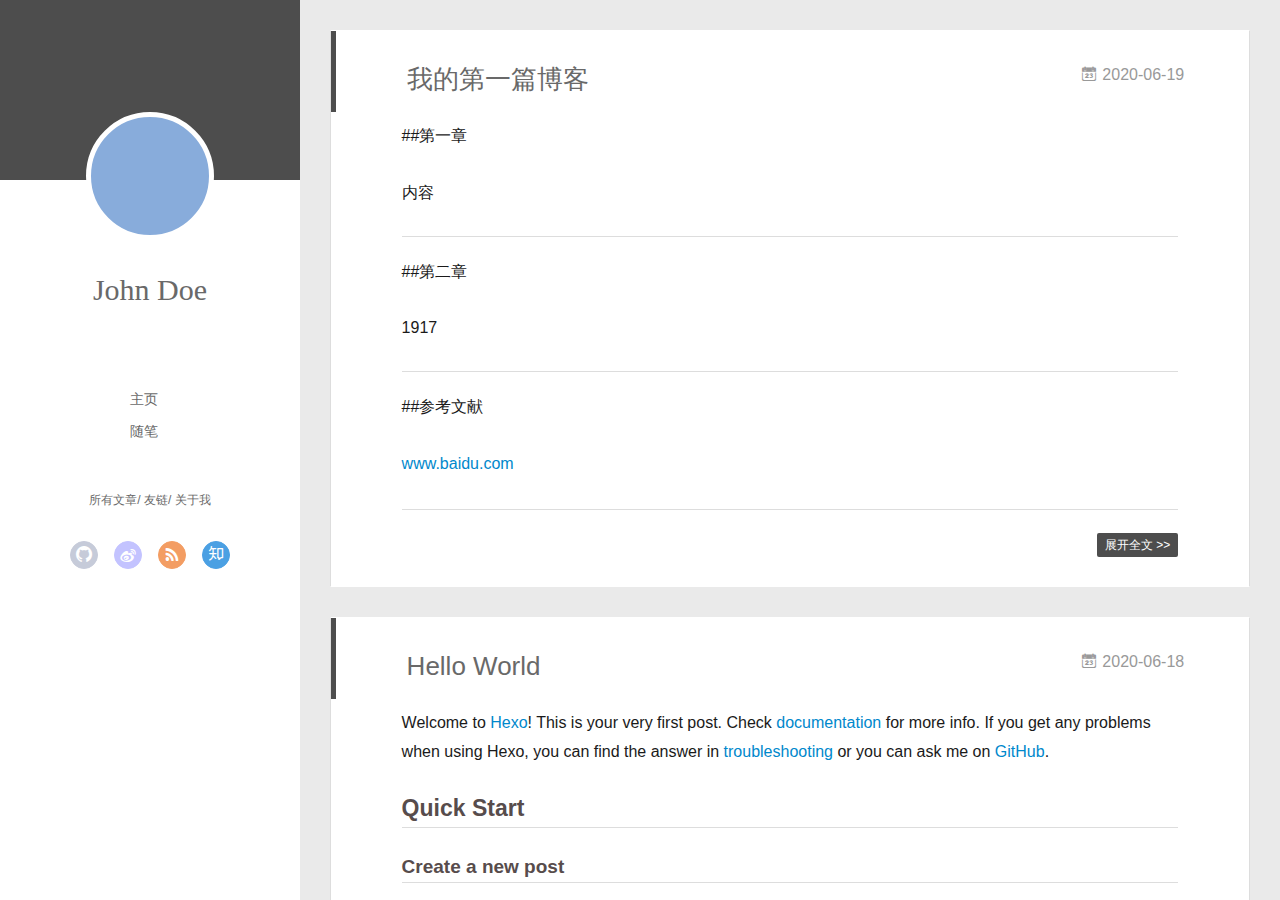
==== commit af9c8d72: "Site updated: 2020-06-19 19:54:34" ====
--- a/index.html
+++ b/index.html
@@ -151,6 +151,76 @@
           </div>
           <div id="js-content" class="content-ll">
             
+  
+    <article id="post-我的第一篇博客" class="article article-type-post  article-index" itemscope itemprop="blogPost">
+  <div class="article-inner">
+    
+      <header class="article-header">
+        
+  
+    <h1 itemprop="name">
+      <a class="article-title" href="/2020/06/19/%E6%88%91%E7%9A%84%E7%AC%AC%E4%B8%80%E7%AF%87%E5%8D%9A%E5%AE%A2/">我的第一篇博客</a>
+    </h1>
+  
+
+        
+        <a href="/2020/06/19/%E6%88%91%E7%9A%84%E7%AC%AC%E4%B8%80%E7%AF%87%E5%8D%9A%E5%AE%A2/" class="archive-article-date">
+  	<time datetime="2020-06-19T11:51:13.000Z" itemprop="datePublished"><i class="icon-calendar icon"></i>2020-06-19</time>
+</a>
+        
+      </header>
+    
+    <div class="article-entry" itemprop="articleBody">
+      
+        <p>##第一章</p>
+<p>内容</p>
+<hr>
+<p>##第二章</p>
+<p>1917</p>
+<hr>
+<p>##参考文献</p>
+<p><a href="http://www.baidu.com" target="_blank" rel="noopener">www.baidu.com</a></p>
+
+      
+
+      
+    </div>
+    <div class="article-info article-info-index">
+      
+      
+      
+
+      
+        <p class="article-more-link">
+          <a class="article-more-a" href="/2020/06/19/%E6%88%91%E7%9A%84%E7%AC%AC%E4%B8%80%E7%AF%87%E5%8D%9A%E5%AE%A2/">展开全文 >></a>
+        </p>
+      
+
+      
+      <div class="clearfix"></div>
+    </div>
+  </div>
+</article>
+
+<aside class="wrap-side-operation">
+    <div class="mod-side-operation">
+        
+        <div class="jump-container" id="js-jump-container" style="display:none;">
+            <a href="javascript:void(0)" class="mod-side-operation__jump-to-top">
+                <i class="icon-font icon-back"></i>
+            </a>
+            <div id="js-jump-plan-container" class="jump-plan-container" style="top: -11px;">
+                <i class="icon-font icon-plane jump-plane"></i>
+            </div>
+        </div>
+        
+        
+    </div>
+</aside>
+
+
+
+
   
     <article id="post-hello-world" class="article article-type-post  article-index" itemscope itemprop="blogPost">
   <div class="article-inner">
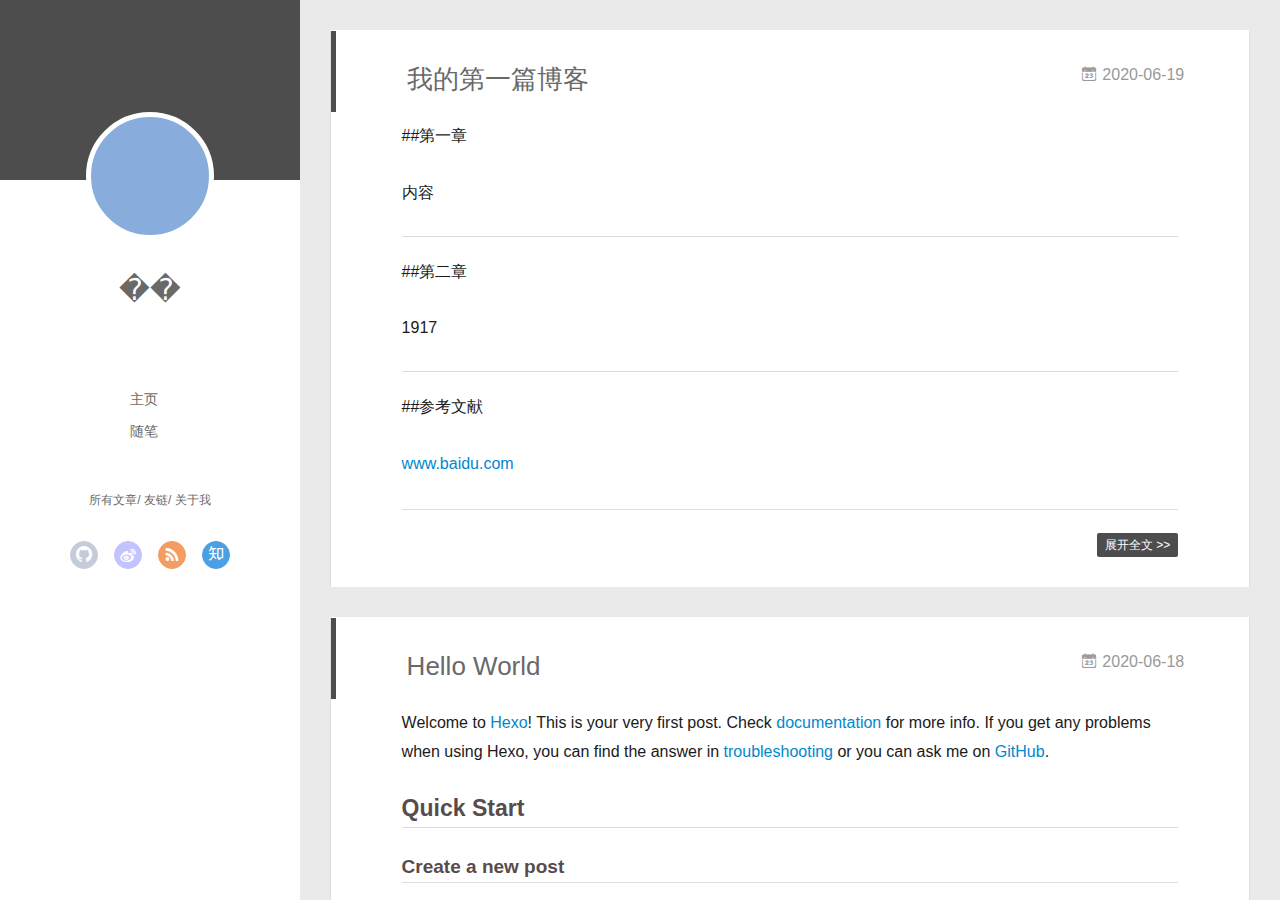
==== commit d547bf63: "Site updated: 2020-06-19 19:57:15" ====
--- a/index.html
+++ b/index.html
@@ -6,17 +6,17 @@
   <meta name="renderer" content="webkit">
   <meta http-equiv="X-UA-Compatible" content="IE=edge" >
   <link rel="dns-prefetch" href="http://yoursite.com">
-  <title>Hexo</title>
+  <title>1917</title>
   <meta name="viewport" content="width=device-width, initial-scale=1, maximum-scale=1">
   <meta property="og:type" content="website">
-<meta property="og:title" content="Hexo">
+<meta property="og:title" content="1917">
 <meta property="og:url" content="http://yoursite.com/index.html">
-<meta property="og:site_name" content="Hexo">
+<meta property="og:site_name" content="1917">
 <meta property="og:locale" content="en_US">
-<meta property="article:author" content="John Doe">
+<meta property="article:author" content="��">
 <meta name="twitter:card" content="summary">
   
-    <link rel="alternative" href="/atom.xml" title="Hexo" type="application/atom+xml">
+    <link rel="alternative" href="/atom.xml" title="1917" type="application/atom+xml">
   
   
     <link rel="icon" href="/favicon.png">
@@ -46,7 +46,7 @@
 			<img src="" class="js-avatar">
 		</a>
 		<hgroup>
-		  <h1 class="header-author"><a href="/">John Doe</a></h1>
+		  <h1 class="header-author"><a href="/">��</a></h1>
 		</hgroup>
 		
 
@@ -104,7 +104,7 @@
 				<img src="" class="js-avatar">
 			</div>
 			<hgroup>
-			  <h1 class="header-author js-header-author">John Doe</h1>
+			  <h1 class="header-author js-header-author">��</h1>
 			</hgroup>
 			
 			
@@ -307,7 +307,7 @@
   <div class="outer">
     <div id="footer-info">
     	<div class="footer-left">
-    		&copy; 2020 John Doe
+    		&copy; 2020 ��
     	</div>
       	<div class="footer-right">
       		<a href="http://hexo.io/" target="_blank">Hexo</a>  Theme <a href="https://github.com/litten/hexo-theme-yilia" target="_blank">Yilia</a> by Litten
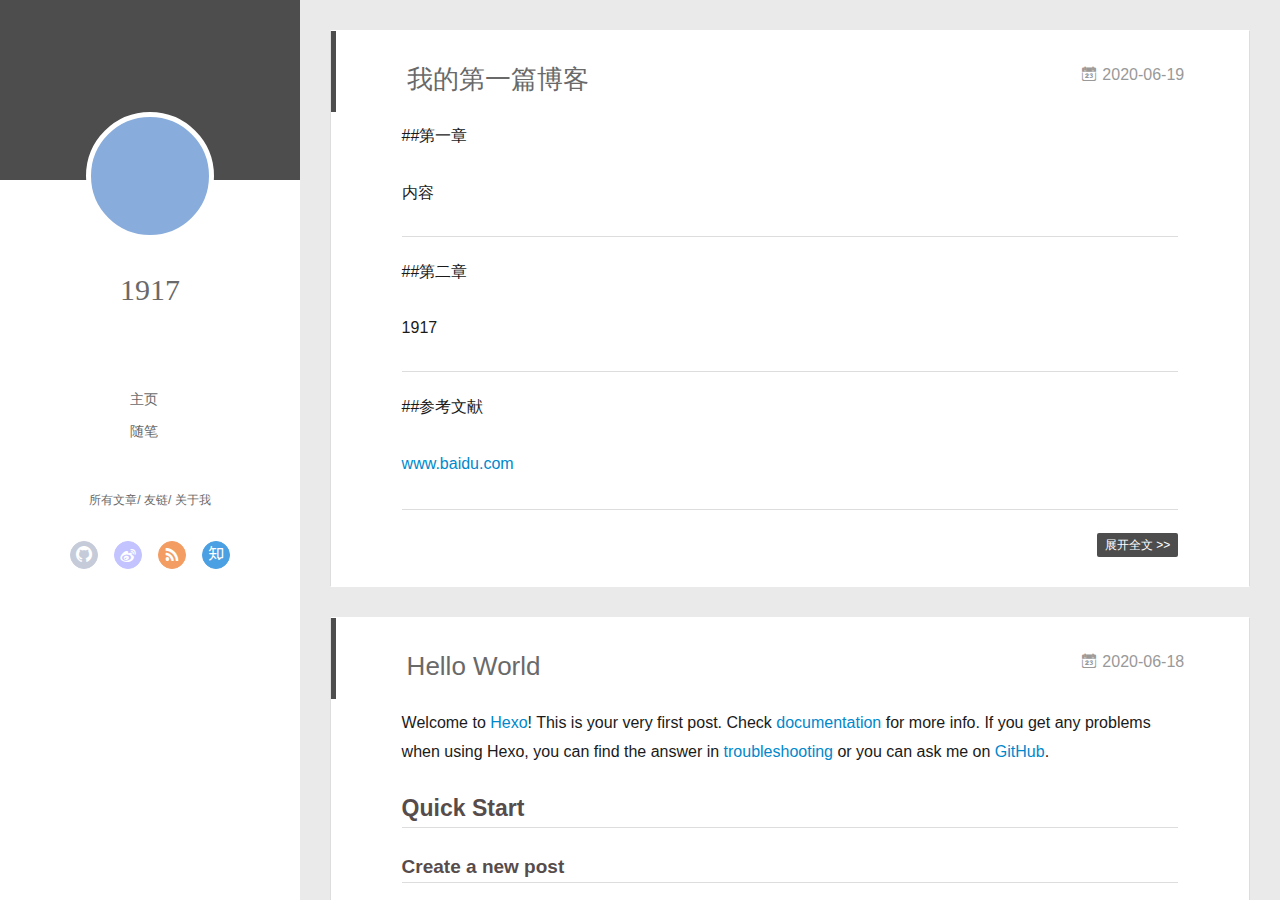
==== commit eebce464: "Site updated: 2020-06-19 20:02:28" ====
--- a/index.html
+++ b/index.html
@@ -13,7 +13,7 @@
 <meta property="og:url" content="http://yoursite.com/index.html">
 <meta property="og:site_name" content="1917">
 <meta property="og:locale" content="en_US">
-<meta property="article:author" content="��">
+<meta property="article:author" content="1917">
 <meta name="twitter:card" content="summary">
   
     <link rel="alternative" href="/atom.xml" title="1917" type="application/atom+xml">
@@ -46,7 +46,7 @@
 			<img src="" class="js-avatar">
 		</a>
 		<hgroup>
-		  <h1 class="header-author"><a href="/">��</a></h1>
+		  <h1 class="header-author"><a href="/">1917</a></h1>
 		</hgroup>
 		
 
@@ -104,7 +104,7 @@
 				<img src="" class="js-avatar">
 			</div>
 			<hgroup>
-			  <h1 class="header-author js-header-author">��</h1>
+			  <h1 class="header-author js-header-author">1917</h1>
 			</hgroup>
 			
 			
@@ -307,7 +307,7 @@
   <div class="outer">
     <div id="footer-info">
     	<div class="footer-left">
-    		&copy; 2020 ��
+    		&copy; 2020 1917
     	</div>
       	<div class="footer-right">
       		<a href="http://hexo.io/" target="_blank">Hexo</a>  Theme <a href="https://github.com/litten/hexo-theme-yilia" target="_blank">Yilia</a> by Litten
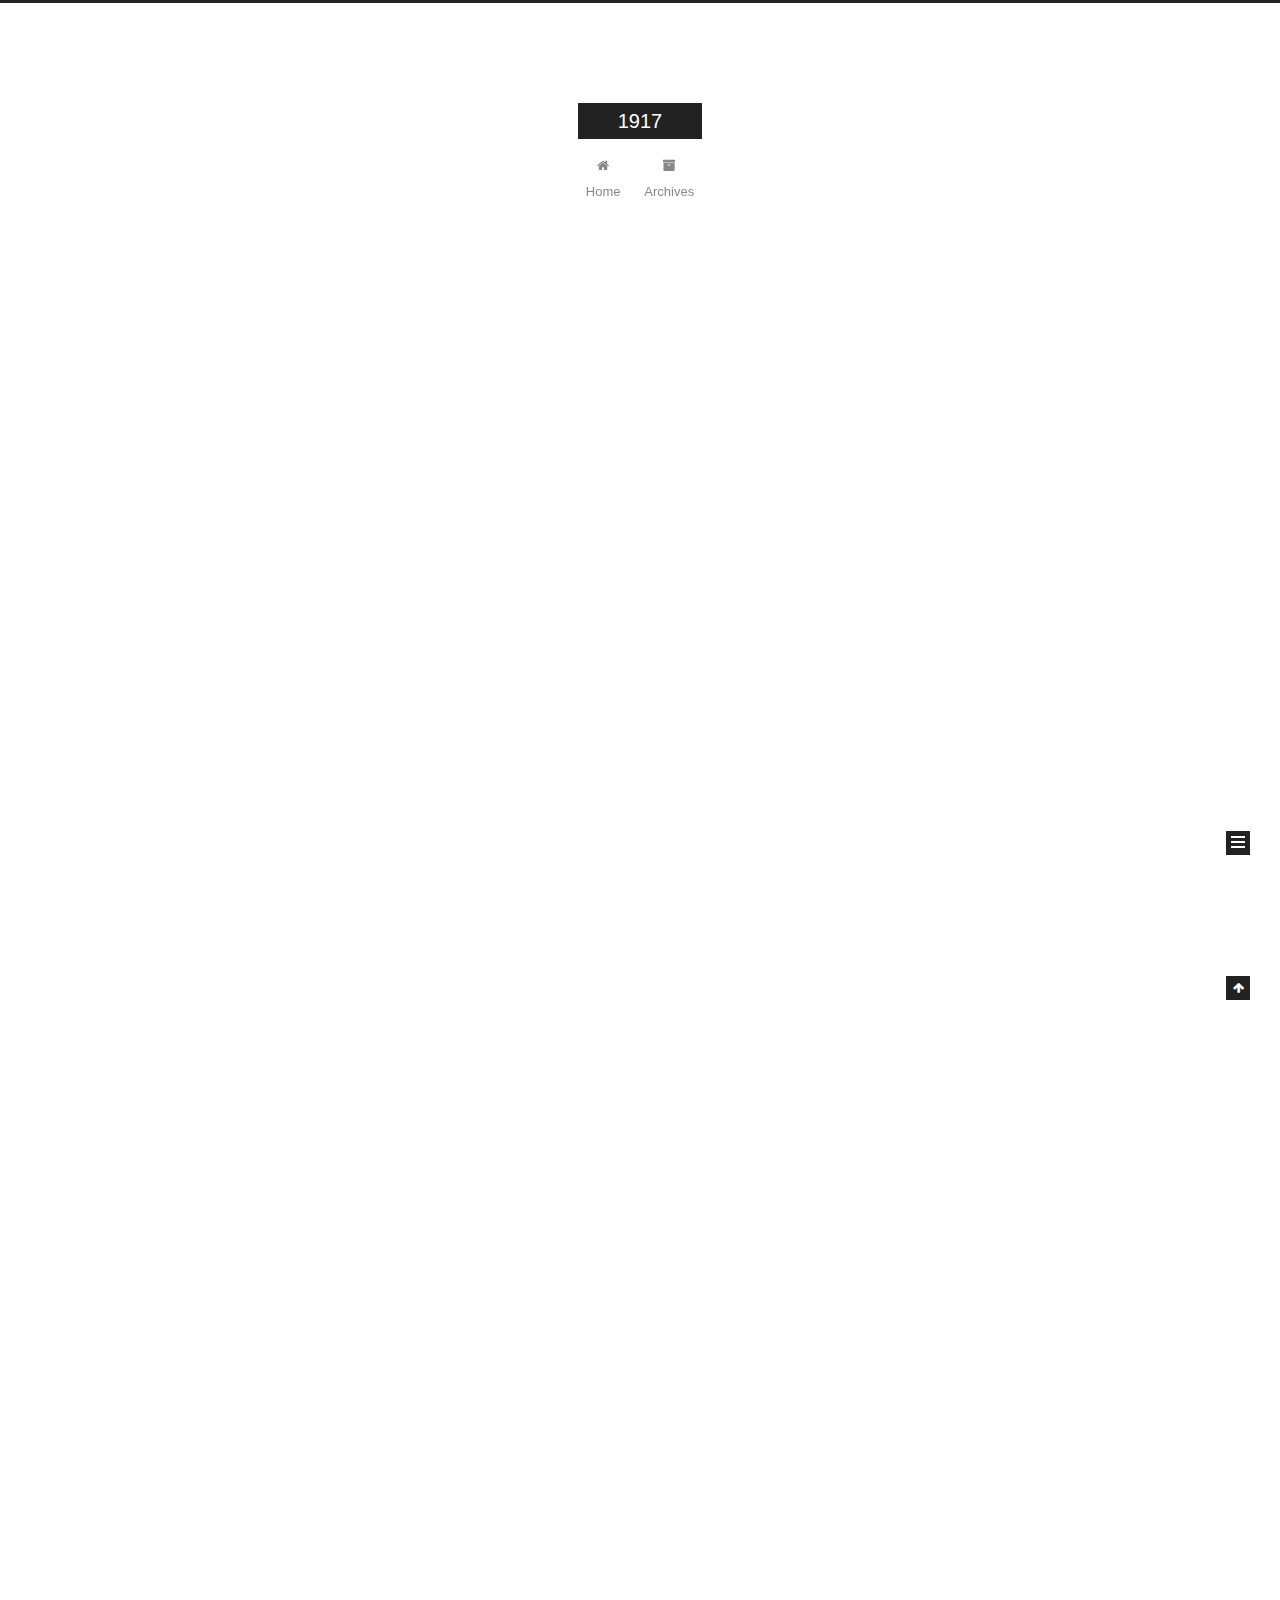
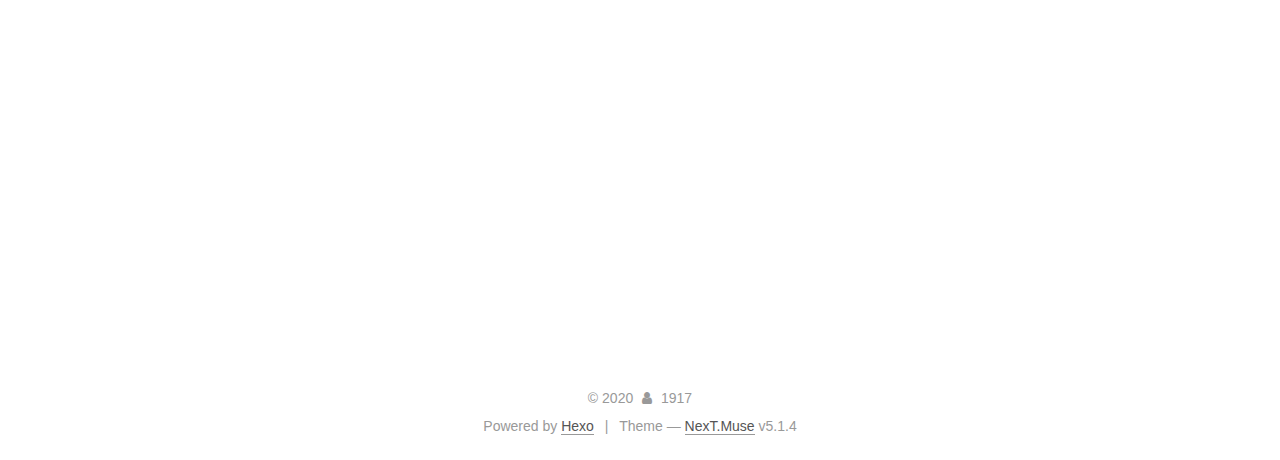
==== commit 16f7b981: "Site updated: 2020-06-19 20:20:49" ====
--- a/index.html
+++ b/index.html
@@ -1,178 +1,306 @@
 <!DOCTYPE html>
-<html>
+
+
+
+  
+
+
+<html class="theme-next muse use-motion" lang="en">
 <head>
-  <meta charset="utf-8">
-  
-  <meta name="renderer" content="webkit">
-  <meta http-equiv="X-UA-Compatible" content="IE=edge" >
-  <link rel="dns-prefetch" href="http://yoursite.com">
-  <title>1917</title>
-  <meta name="viewport" content="width=device-width, initial-scale=1, maximum-scale=1">
-  <meta property="og:type" content="website">
+  <meta charset="UTF-8"/>
+<meta http-equiv="X-UA-Compatible" content="IE=edge" />
+<meta name="viewport" content="width=device-width, initial-scale=1, maximum-scale=1"/>
+<meta name="theme-color" content="#222">
+
+
+
+
+
+
+
+
+
+<meta http-equiv="Cache-Control" content="no-transform" />
+<meta http-equiv="Cache-Control" content="no-siteapp" />
+
+
+
+
+
+
+
+
+
+
+
+
+
+
+
+
+  
+  
+  <link href="/lib/fancybox/source/jquery.fancybox.css?v=2.1.5" rel="stylesheet" type="text/css" />
+
+
+
+
+
+
+
+<link href="/lib/font-awesome/css/font-awesome.min.css?v=4.6.2" rel="stylesheet" type="text/css" />
+
+<link href="/css/main.css?v=5.1.4" rel="stylesheet" type="text/css" />
+
+
+  <link rel="apple-touch-icon" sizes="180x180" href="/images/apple-touch-icon-next.png?v=5.1.4">
+
+
+  <link rel="icon" type="image/png" sizes="32x32" href="/images/favicon-32x32-next.png?v=5.1.4">
+
+
+  <link rel="icon" type="image/png" sizes="16x16" href="/images/favicon-16x16-next.png?v=5.1.4">
+
+
+  <link rel="mask-icon" href="/images/logo.svg?v=5.1.4" color="#222">
+
+
+
+
+
+  <meta name="keywords" content="Hexo, NexT" />
+
+
+
+
+
+
+
+
+
+
+<meta property="og:type" content="website">
 <meta property="og:title" content="1917">
 <meta property="og:url" content="http://yoursite.com/index.html">
 <meta property="og:site_name" content="1917">
 <meta property="og:locale" content="en_US">
 <meta property="article:author" content="1917">
 <meta name="twitter:card" content="summary">
-  
-    <link rel="alternative" href="/atom.xml" title="1917" type="application/atom+xml">
-  
-  
-    <link rel="icon" href="/favicon.png">
-  
-  <link rel="stylesheet" type="text/css" href="/./main.0cf68a.css">
-  <style type="text/css">
-  
-    #container.show {
-      background: linear-gradient(200deg,#a0cfe4,#e8c37e);
+
+
+
+<script type="text/javascript" id="hexo.configurations">
+  var NexT = window.NexT || {};
+  var CONFIG = {
+    root: '/',
+    scheme: 'Muse',
+    version: '5.1.4',
+    sidebar: {"position":"left","display":"post","offset":12,"b2t":false,"scrollpercent":false,"onmobile":false},
+    fancybox: true,
+    tabs: true,
+    motion: {"enable":true,"async":false,"transition":{"post_block":"fadeIn","post_header":"slideDownIn","post_body":"slideDownIn","coll_header":"slideLeftIn","sidebar":"slideUpIn"}},
+    duoshuo: {
+      userId: '0',
+      author: 'Author'
+    },
+    algolia: {
+      applicationID: '',
+      apiKey: '',
+      indexName: '',
+      hits: {"per_page":10},
+      labels: {"input_placeholder":"Search for Posts","hits_empty":"We didn't find any results for the search: ${query}","hits_stats":"${hits} results found in ${time} ms"}
     }
-  </style>
-  
-
-  
+  };
+</script>
+
+
+
+  <link rel="canonical" href="http://yoursite.com/"/>
+
+
+
+
+
+  <title>1917</title>
+  
+
+
+
+
+
+
+
 
 <meta name="generator" content="Hexo 4.2.1"></head>
 
-<body>
-  <div id="container" q-class="show:isCtnShow">
-    <canvas id="anm-canvas" class="anm-canvas"></canvas>
-    <div class="left-col" q-class="show:isShow">
-      
-<div class="overlay" style="background: #4d4d4d"></div>
-<div class="intrude-less">
-	<header id="header" class="inner">
-		<a href="/" class="profilepic">
-			<img src="" class="js-avatar">
-		</a>
-		<hgroup>
-		  <h1 class="header-author"><a href="/">1917</a></h1>
-		</hgroup>
-		
-
-		<nav class="header-menu">
-			<ul>
-			
-				<li><a href="/">主页</a></li>
-	        
-				<li><a href="/tags/%E9%9A%8F%E7%AC%94/">随笔</a></li>
-	        
-			</ul>
-		</nav>
-		<nav class="header-smart-menu">
-    		
-    			
-    			<a q-on="click: openSlider(e, 'innerArchive')" href="javascript:void(0)">所有文章</a>
-    			
-            
-    			
-    			<a q-on="click: openSlider(e, 'friends')" href="javascript:void(0)">友链</a>
-    			
-            
-    			
-    			<a q-on="click: openSlider(e, 'aboutme')" href="javascript:void(0)">关于我</a>
-    			
-            
-		</nav>
-		<nav class="header-nav">
-			<div class="social">
-				
-					<a class="github" target="_blank" href="#" title="github"><i class="icon-github"></i></a>
-		        
-					<a class="weibo" target="_blank" href="#" title="weibo"><i class="icon-weibo"></i></a>
-		        
-					<a class="rss" target="_blank" href="#" title="rss"><i class="icon-rss"></i></a>
-		        
-					<a class="zhihu" target="_blank" href="#" title="zhihu"><i class="icon-zhihu"></i></a>
-		        
-			</div>
-		</nav>
-	</header>		
+<body itemscope itemtype="http://schema.org/WebPage" lang="en">
+
+  
+  
+    
+  
+
+  <div class="container sidebar-position-left 
+  page-home">
+    <div class="headband"></div>
+
+    <header id="header" class="header" itemscope itemtype="http://schema.org/WPHeader">
+      <div class="header-inner"><div class="site-brand-wrapper">
+  <div class="site-meta ">
+    
+
+    <div class="custom-logo-site-title">
+      <a href="/"  class="brand" rel="start">
+        <span class="logo-line-before"><i></i></span>
+        <span class="site-title">1917</span>
+        <span class="logo-line-after"><i></i></span>
+      </a>
+    </div>
+      
+        <p class="site-subtitle"></p>
+      
+  </div>
+
+  <div class="site-nav-toggle">
+    <button>
+      <span class="btn-bar"></span>
+      <span class="btn-bar"></span>
+      <span class="btn-bar"></span>
+    </button>
+  </div>
 </div>
 
-    </div>
-    <div class="mid-col" q-class="show:isShow,hide:isShow|isFalse">
-      
-<nav id="mobile-nav">
-  	<div class="overlay js-overlay" style="background: #4d4d4d"></div>
-	<div class="btnctn js-mobile-btnctn">
-  		<div class="slider-trigger list" q-on="click: openSlider(e)"><i class="icon icon-sort"></i></div>
-	</div>
-	<div class="intrude-less">
-		<header id="header" class="inner">
-			<div class="profilepic">
-				<img src="" class="js-avatar">
-			</div>
-			<hgroup>
-			  <h1 class="header-author js-header-author">1917</h1>
-			</hgroup>
-			
-			
-			
-				
-			
-				
-			
-			
-			
-			<nav class="header-nav">
-				<div class="social">
-					
-						<a class="github" target="_blank" href="#" title="github"><i class="icon-github"></i></a>
-			        
-						<a class="weibo" target="_blank" href="#" title="weibo"><i class="icon-weibo"></i></a>
-			        
-						<a class="rss" target="_blank" href="#" title="rss"><i class="icon-rss"></i></a>
-			        
-						<a class="zhihu" target="_blank" href="#" title="zhihu"><i class="icon-zhihu"></i></a>
-			        
-				</div>
-			</nav>
-
-			<nav class="header-menu js-header-menu">
-				<ul style="width: 50%">
-				
-				
-					<li style="width: 50%"><a href="/">主页</a></li>
-		        
-					<li style="width: 50%"><a href="/tags/%E9%9A%8F%E7%AC%94/">随笔</a></li>
-		        
-				</ul>
-			</nav>
-		</header>				
-	</div>
-	<div class="mobile-mask" style="display:none" q-show="isShow"></div>
+<nav class="site-nav">
+  
+
+  
+    <ul id="menu" class="menu">
+      
+        
+        <li class="menu-item menu-item-home">
+          <a href="/%20" rel="section">
+            
+              <i class="menu-item-icon fa fa-fw fa-home"></i> <br />
+            
+            Home
+          </a>
+        </li>
+      
+        
+        <li class="menu-item menu-item-archives">
+          <a href="/archives/%20" rel="section">
+            
+              <i class="menu-item-icon fa fa-fw fa-archive"></i> <br />
+            
+            Archives
+          </a>
+        </li>
+      
+
+      
+    </ul>
+  
+
+  
 </nav>
 
-      <div id="wrapper" class="body-wrap">
-        <div class="menu-l">
-          <div class="canvas-wrap">
-            <canvas data-colors="#eaeaea" data-sectionHeight="100" data-contentId="js-content" id="myCanvas1" class="anm-canvas"></canvas>
-          </div>
-          <div id="js-content" class="content-ll">
-            
-  
-    <article id="post-我的第一篇博客" class="article article-type-post  article-index" itemscope itemprop="blogPost">
-  <div class="article-inner">
-    
-      <header class="article-header">
-        
-  
-    <h1 itemprop="name">
-      <a class="article-title" href="/2020/06/19/%E6%88%91%E7%9A%84%E7%AC%AC%E4%B8%80%E7%AF%87%E5%8D%9A%E5%AE%A2/">我的第一篇博客</a>
-    </h1>
-  
-
-        
-        <a href="/2020/06/19/%E6%88%91%E7%9A%84%E7%AC%AC%E4%B8%80%E7%AF%87%E5%8D%9A%E5%AE%A2/" class="archive-article-date">
-  	<time datetime="2020-06-19T11:51:13.000Z" itemprop="datePublished"><i class="icon-calendar icon"></i>2020-06-19</time>
-</a>
-        
+
+
+ </div>
+    </header>
+
+    <main id="main" class="main">
+      <div class="main-inner">
+        <div class="content-wrap">
+          <div id="content" class="content">
+            
+  <section id="posts" class="posts-expand">
+    
+      
+
+  
+
+  
+  
+  
+
+  <article class="post post-type-normal" itemscope itemtype="http://schema.org/Article">
+  
+  
+  
+  <div class="post-block">
+    <link itemprop="mainEntityOfPage" href="http://yoursite.com/2020/06/19/%E6%88%91%E7%9A%84%E7%AC%AC%E4%B8%80%E7%AF%87%E5%8D%9A%E5%AE%A2/">
+
+    <span hidden itemprop="author" itemscope itemtype="http://schema.org/Person">
+      <meta itemprop="name" content="1917">
+      <meta itemprop="description" content="">
+      <meta itemprop="image" content="/images/avatar.gif">
+    </span>
+
+    <span hidden itemprop="publisher" itemscope itemtype="http://schema.org/Organization">
+      <meta itemprop="name" content="1917">
+    </span>
+
+    
+      <header class="post-header">
+
+        
+        
+          <h1 class="post-title" itemprop="name headline">
+                
+                <a class="post-title-link" href="/2020/06/19/%E6%88%91%E7%9A%84%E7%AC%AC%E4%B8%80%E7%AF%87%E5%8D%9A%E5%AE%A2/" itemprop="url">我的第一篇博客</a></h1>
+        
+
+        <div class="post-meta">
+          <span class="post-time">
+            
+              <span class="post-meta-item-icon">
+                <i class="fa fa-calendar-o"></i>
+              </span>
+              
+                <span class="post-meta-item-text">Posted on</span>
+              
+              <time title="Post created" itemprop="dateCreated datePublished" datetime="2020-06-19T19:51:13+08:00">
+                2020-06-19
+              </time>
+            
+
+            
+
+            
+          </span>
+
+          
+
+          
+            
+          
+
+          
+          
+
+          
+
+          
+
+          
+
+        </div>
       </header>
     
-    <div class="article-entry" itemprop="articleBody">
-      
-        <p>##第一章</p>
+
+    
+    
+    
+    <div class="post-body" itemprop="articleBody">
+
+      
+      
+
+      
+        
+          
+            <p>##第一章</p>
 <p>内容</p>
 <hr>
 <p>##第二章</p>
@@ -181,368 +309,439 @@
 <p>##参考文献</p>
 <p><a href="http://www.baidu.com" target="_blank" rel="noopener">www.baidu.com</a></p>
 
-      
-
+          
+        
       
     </div>
-    <div class="article-info article-info-index">
-      
-      
-      
-
-      
-        <p class="article-more-link">
-          <a class="article-more-a" href="/2020/06/19/%E6%88%91%E7%9A%84%E7%AC%AC%E4%B8%80%E7%AF%87%E5%8D%9A%E5%AE%A2/">展开全文 >></a>
-        </p>
-      
-
-      
-      <div class="clearfix"></div>
+    
+    
+    
+
+    
+
+    
+
+    
+
+    <footer class="post-footer">
+      
+
+      
+
+      
+
+      
+      
+        <div class="post-eof"></div>
+      
+    </footer>
+  </div>
+  
+  
+  
+  </article>
+
+
+    
+      
+
+  
+
+  
+  
+  
+
+  <article class="post post-type-normal" itemscope itemtype="http://schema.org/Article">
+  
+  
+  
+  <div class="post-block">
+    <link itemprop="mainEntityOfPage" href="http://yoursite.com/2020/06/18/hello-world/">
+
+    <span hidden itemprop="author" itemscope itemtype="http://schema.org/Person">
+      <meta itemprop="name" content="1917">
+      <meta itemprop="description" content="">
+      <meta itemprop="image" content="/images/avatar.gif">
+    </span>
+
+    <span hidden itemprop="publisher" itemscope itemtype="http://schema.org/Organization">
+      <meta itemprop="name" content="1917">
+    </span>
+
+    
+      <header class="post-header">
+
+        
+        
+          <h1 class="post-title" itemprop="name headline">
+                
+                <a class="post-title-link" href="/2020/06/18/hello-world/" itemprop="url">Hello World</a></h1>
+        
+
+        <div class="post-meta">
+          <span class="post-time">
+            
+              <span class="post-meta-item-icon">
+                <i class="fa fa-calendar-o"></i>
+              </span>
+              
+                <span class="post-meta-item-text">Posted on</span>
+              
+              <time title="Post created" itemprop="dateCreated datePublished" datetime="2020-06-18T21:40:46+08:00">
+                2020-06-18
+              </time>
+            
+
+            
+
+            
+          </span>
+
+          
+
+          
+            
+          
+
+          
+          
+
+          
+
+          
+
+          
+
+        </div>
+      </header>
+    
+
+    
+    
+    
+    <div class="post-body" itemprop="articleBody">
+
+      
+      
+
+      
+        
+          
+            <p>Welcome to <a href="https://hexo.io/" target="_blank" rel="noopener">Hexo</a>! This is your very first post. Check <a href="https://hexo.io/docs/" target="_blank" rel="noopener">documentation</a> for more info. If you get any problems when using Hexo, you can find the answer in <a href="https://hexo.io/docs/troubleshooting.html" target="_blank" rel="noopener">troubleshooting</a> or you can ask me on <a href="https://github.com/hexojs/hexo/issues" target="_blank" rel="noopener">GitHub</a>.</p>
+<h2 id="Quick-Start"><a href="#Quick-Start" class="headerlink" title="Quick Start"></a>Quick Start</h2><h3 id="Create-a-new-post"><a href="#Create-a-new-post" class="headerlink" title="Create a new post"></a>Create a new post</h3><figure class="highlight bash"><table><tr><td class="gutter"><pre><span class="line">1</span><br></pre></td><td class="code"><pre><span class="line">$ hexo new <span class="string">"My New Post"</span></span><br></pre></td></tr></table></figure>
+
+<p>More info: <a href="https://hexo.io/docs/writing.html" target="_blank" rel="noopener">Writing</a></p>
+<h3 id="Run-server"><a href="#Run-server" class="headerlink" title="Run server"></a>Run server</h3><figure class="highlight bash"><table><tr><td class="gutter"><pre><span class="line">1</span><br></pre></td><td class="code"><pre><span class="line">$ hexo server</span><br></pre></td></tr></table></figure>
+
+<p>More info: <a href="https://hexo.io/docs/server.html" target="_blank" rel="noopener">Server</a></p>
+<h3 id="Generate-static-files"><a href="#Generate-static-files" class="headerlink" title="Generate static files"></a>Generate static files</h3><figure class="highlight bash"><table><tr><td class="gutter"><pre><span class="line">1</span><br></pre></td><td class="code"><pre><span class="line">$ hexo generate</span><br></pre></td></tr></table></figure>
+
+<p>More info: <a href="https://hexo.io/docs/generating.html" target="_blank" rel="noopener">Generating</a></p>
+<h3 id="Deploy-to-remote-sites"><a href="#Deploy-to-remote-sites" class="headerlink" title="Deploy to remote sites"></a>Deploy to remote sites</h3><figure class="highlight bash"><table><tr><td class="gutter"><pre><span class="line">1</span><br></pre></td><td class="code"><pre><span class="line">$ hexo deploy</span><br></pre></td></tr></table></figure>
+
+<p>More info: <a href="https://hexo.io/docs/one-command-deployment.html" target="_blank" rel="noopener">Deployment</a></p>
+
+          
+        
+      
+    </div>
+    
+    
+    
+
+    
+
+    
+
+    
+
+    <footer class="post-footer">
+      
+
+      
+
+      
+
+      
+      
+        <div class="post-eof"></div>
+      
+    </footer>
+  </div>
+  
+  
+  
+  </article>
+
+
+    
+  </section>
+
+  
+
+
+          </div>
+          
+
+
+          
+
+        </div>
+        
+          
+  
+  <div class="sidebar-toggle">
+    <div class="sidebar-toggle-line-wrap">
+      <span class="sidebar-toggle-line sidebar-toggle-line-first"></span>
+      <span class="sidebar-toggle-line sidebar-toggle-line-middle"></span>
+      <span class="sidebar-toggle-line sidebar-toggle-line-last"></span>
     </div>
   </div>
-</article>
-
-<aside class="wrap-side-operation">
-    <div class="mod-side-operation">
-        
-        <div class="jump-container" id="js-jump-container" style="display:none;">
-            <a href="javascript:void(0)" class="mod-side-operation__jump-to-top">
-                <i class="icon-font icon-back"></i>
-            </a>
-            <div id="js-jump-plan-container" class="jump-plan-container" style="top: -11px;">
-                <i class="icon-font icon-plane jump-plane"></i>
-            </div>
+
+  <aside id="sidebar" class="sidebar">
+    
+    <div class="sidebar-inner">
+
+      
+
+      
+
+      <section class="site-overview-wrap sidebar-panel sidebar-panel-active">
+        <div class="site-overview">
+          <div class="site-author motion-element" itemprop="author" itemscope itemtype="http://schema.org/Person">
+            
+              <p class="site-author-name" itemprop="name">1917</p>
+              <p class="site-description motion-element" itemprop="description"></p>
+          </div>
+
+          <nav class="site-state motion-element">
+
+            
+              <div class="site-state-item site-state-posts">
+              
+                <a href="/archives/%20%7C%7C%20archive">
+              
+                  <span class="site-state-item-count">2</span>
+                  <span class="site-state-item-name">posts</span>
+                </a>
+              </div>
+            
+
+            
+
+            
+
+          </nav>
+
+          
+
+          
+
+          
+          
+
+          
+          
+
+          
+
         </div>
-        
-        
+      </section>
+
+      
+
+      
+
     </div>
-</aside>
-
-
-
-
-  
-    <article id="post-hello-world" class="article article-type-post  article-index" itemscope itemprop="blogPost">
-  <div class="article-inner">
-    
-      <header class="article-header">
-        
-  
-    <h1 itemprop="name">
-      <a class="article-title" href="/2020/06/18/hello-world/">Hello World</a>
-    </h1>
-  
-
-        
-        <a href="/2020/06/18/hello-world/" class="archive-article-date">
-  	<time datetime="2020-06-18T13:40:46.029Z" itemprop="datePublished"><i class="icon-calendar icon"></i>2020-06-18</time>
-</a>
-        
-      </header>
-    
-    <div class="article-entry" itemprop="articleBody">
-      
-        <p>Welcome to <a href="https://hexo.io/" target="_blank" rel="noopener">Hexo</a>! This is your very first post. Check <a href="https://hexo.io/docs/" target="_blank" rel="noopener">documentation</a> for more info. If you get any problems when using Hexo, you can find the answer in <a href="https://hexo.io/docs/troubleshooting.html" target="_blank" rel="noopener">troubleshooting</a> or you can ask me on <a href="https://github.com/hexojs/hexo/issues" target="_blank" rel="noopener">GitHub</a>.</p>
-<h2 id="Quick-Start"><a href="#Quick-Start" class="headerlink" title="Quick Start"></a>Quick Start</h2><h3 id="Create-a-new-post"><a href="#Create-a-new-post" class="headerlink" title="Create a new post"></a>Create a new post</h3><figure class="highlight bash"><table><tr><td class="gutter"><pre><span class="line">1</span><br></pre></td><td class="code"><pre><span class="line">$ hexo new <span class="string">"My New Post"</span></span><br></pre></td></tr></table></figure>
-
-<p>More info: <a href="https://hexo.io/docs/writing.html" target="_blank" rel="noopener">Writing</a></p>
-<h3 id="Run-server"><a href="#Run-server" class="headerlink" title="Run server"></a>Run server</h3><figure class="highlight bash"><table><tr><td class="gutter"><pre><span class="line">1</span><br></pre></td><td class="code"><pre><span class="line">$ hexo server</span><br></pre></td></tr></table></figure>
-
-<p>More info: <a href="https://hexo.io/docs/server.html" target="_blank" rel="noopener">Server</a></p>
-<h3 id="Generate-static-files"><a href="#Generate-static-files" class="headerlink" title="Generate static files"></a>Generate static files</h3><figure class="highlight bash"><table><tr><td class="gutter"><pre><span class="line">1</span><br></pre></td><td class="code"><pre><span class="line">$ hexo generate</span><br></pre></td></tr></table></figure>
-
-<p>More info: <a href="https://hexo.io/docs/generating.html" target="_blank" rel="noopener">Generating</a></p>
-<h3 id="Deploy-to-remote-sites"><a href="#Deploy-to-remote-sites" class="headerlink" title="Deploy to remote sites"></a>Deploy to remote sites</h3><figure class="highlight bash"><table><tr><td class="gutter"><pre><span class="line">1</span><br></pre></td><td class="code"><pre><span class="line">$ hexo deploy</span><br></pre></td></tr></table></figure>
-
-<p>More info: <a href="https://hexo.io/docs/one-command-deployment.html" target="_blank" rel="noopener">Deployment</a></p>
-
-      
-
-      
-    </div>
-    <div class="article-info article-info-index">
-      
-      
-      
-
-      
-        <p class="article-more-link">
-          <a class="article-more-a" href="/2020/06/18/hello-world/">展开全文 >></a>
-        </p>
-      
-
-      
-      <div class="clearfix"></div>
-    </div>
+  </aside>
+
+
+        
+      </div>
+    </main>
+
+    <footer id="footer" class="footer">
+      <div class="footer-inner">
+        <div class="copyright">&copy; <span itemprop="copyrightYear">2020</span>
+  <span class="with-love">
+    <i class="fa fa-user"></i>
+  </span>
+  <span class="author" itemprop="copyrightHolder">1917</span>
+
+  
+</div>
+
+
+  <div class="powered-by">Powered by <a class="theme-link" target="_blank" href="https://hexo.io">Hexo</a></div>
+
+
+
+  <span class="post-meta-divider">|</span>
+
+
+
+  <div class="theme-info">Theme &mdash; <a class="theme-link" target="_blank" href="https://github.com/iissnan/hexo-theme-next">NexT.Muse</a> v5.1.4</div>
+
+
+
+
+        
+
+
+
+
+
+
+
+        
+      </div>
+    </footer>
+
+    
+      <div class="back-to-top">
+        <i class="fa fa-arrow-up"></i>
+        
+      </div>
+    
+
+    
+
   </div>
-</article>
-
-<aside class="wrap-side-operation">
-    <div class="mod-side-operation">
-        
-        <div class="jump-container" id="js-jump-container" style="display:none;">
-            <a href="javascript:void(0)" class="mod-side-operation__jump-to-top">
-                <i class="icon-font icon-back"></i>
-            </a>
-            <div id="js-jump-plan-container" class="jump-plan-container" style="top: -11px;">
-                <i class="icon-font icon-plane jump-plane"></i>
-            </div>
-        </div>
-        
-        
-    </div>
-</aside>
-
-
-
-
-  
-  
-
-
-          </div>
-        </div>
-      </div>
-      <footer id="footer">
-  <div class="outer">
-    <div id="footer-info">
-    	<div class="footer-left">
-    		&copy; 2020 1917
-    	</div>
-      	<div class="footer-right">
-      		<a href="http://hexo.io/" target="_blank">Hexo</a>  Theme <a href="https://github.com/litten/hexo-theme-yilia" target="_blank">Yilia</a> by Litten
-      	</div>
-    </div>
-  </div>
-</footer>
-    </div>
-    <script>
-	var yiliaConfig = {
-		mathjax: false,
-		isHome: true,
-		isPost: false,
-		isArchive: false,
-		isTag: false,
-		isCategory: false,
-		open_in_new: false,
-		toc_hide_index: true,
-		root: "/",
-		innerArchive: true,
-		showTags: false
-	}
+
+  
+
+<script type="text/javascript">
+  if (Object.prototype.toString.call(window.Promise) !== '[object Function]') {
+    window.Promise = null;
+  }
 </script>
 
-<script>!function(t){function n(e){if(r[e])return r[e].exports;var i=r[e]={exports:{},id:e,loaded:!1};return t[e].call(i.exports,i,i.exports,n),i.loaded=!0,i.exports}var r={};n.m=t,n.c=r,n.p="./",n(0)}([function(t,n,r){r(195),t.exports=r(191)},function(t,n,r){var e=r(3),i=r(52),o=r(27),u=r(28),c=r(53),f="prototype",a=function(t,n,r){var s,l,h,v,p=t&a.F,d=t&a.G,y=t&a.S,g=t&a.P,b=t&a.B,m=d?e:y?e[n]||(e[n]={}):(e[n]||{})[f],x=d?i:i[n]||(i[n]={}),w=x[f]||(x[f]={});d&&(r=n);for(s in r)l=!p&&m&&void 0!==m[s],h=(l?m:r)[s],v=b&&l?c(h,e):g&&"function"==typeof h?c(Function.call,h):h,m&&u(m,s,h,t&a.U),x[s]!=h&&o(x,s,v),g&&w[s]!=h&&(w[s]=h)};e.core=i,a.F=1,a.G=2,a.S=4,a.P=8,a.B=16,a.W=32,a.U=64,a.R=128,t.exports=a},function(t,n,r){var e=r(6);t.exports=function(t){if(!e(t))throw TypeError(t+" is not an object!");return t}},function(t,n){var r=t.exports="undefined"!=typeof window&&window.Math==Math?window:"undefined"!=typeof self&&self.Math==Math?self:Function("return this")();"number"==typeof __g&&(__g=r)},function(t,n){t.exports=function(t){try{return!!t()}catch(t){return!0}}},function(t,n){var r=t.exports="undefined"!=typeof window&&window.Math==Math?window:"undefined"!=typeof self&&self.Math==Math?self:Function("return this")();"number"==typeof __g&&(__g=r)},function(t,n){t.exports=function(t){return"object"==typeof t?null!==t:"function"==typeof t}},function(t,n,r){var e=r(126)("wks"),i=r(76),o=r(3).Symbol,u="function"==typeof o;(t.exports=function(t){return e[t]||(e[t]=u&&o[t]||(u?o:i)("Symbol."+t))}).store=e},function(t,n){var r={}.hasOwnProperty;t.exports=function(t,n){return r.call(t,n)}},function(t,n,r){var e=r(94),i=r(33);t.exports=function(t){return e(i(t))}},function(t,n,r){t.exports=!r(4)(function(){return 7!=Object.defineProperty({},"a",{get:function(){return 7}}).a})},function(t,n,r){var e=r(2),i=r(167),o=r(50),u=Object.defineProperty;n.f=r(10)?Object.defineProperty:function(t,n,r){if(e(t),n=o(n,!0),e(r),i)try{return u(t,n,r)}catch(t){}if("get"in r||"set"in r)throw TypeError("Accessors not supported!");return"value"in r&&(t[n]=r.value),t}},function(t,n,r){t.exports=!r(18)(function(){return 7!=Object.defineProperty({},"a",{get:function(){return 7}}).a})},function(t,n,r){var e=r(14),i=r(22);t.exports=r(12)?function(t,n,r){return e.f(t,n,i(1,r))}:function(t,n,r){return t[n]=r,t}},function(t,n,r){var e=r(20),i=r(58),o=r(42),u=Object.defineProperty;n.f=r(12)?Object.defineProperty:function(t,n,r){if(e(t),n=o(n,!0),e(r),i)try{return u(t,n,r)}catch(t){}if("get"in r||"set"in r)throw TypeError("Accessors not supported!");return"value"in r&&(t[n]=r.value),t}},function(t,n,r){var e=r(40)("wks"),i=r(23),o=r(5).Symbol,u="function"==typeof o;(t.exports=function(t){return e[t]||(e[t]=u&&o[t]||(u?o:i)("Symbol."+t))}).store=e},function(t,n,r){var e=r(67),i=Math.min;t.exports=function(t){return t>0?i(e(t),9007199254740991):0}},function(t,n,r){var e=r(46);t.exports=function(t){return Object(e(t))}},function(t,n){t.exports=function(t){try{return!!t()}catch(t){return!0}}},function(t,n,r){var e=r(63),i=r(34);t.exports=Object.keys||function(t){return e(t,i)}},function(t,n,r){var e=r(21);t.exports=function(t){if(!e(t))throw TypeError(t+" is not an object!");return t}},function(t,n){t.exports=function(t){return"object"==typeof t?null!==t:"function"==typeof t}},function(t,n){t.exports=function(t,n){return{enumerable:!(1&t),configurable:!(2&t),writable:!(4&t),value:n}}},function(t,n){var r=0,e=Math.random();t.exports=function(t){return"Symbol(".concat(void 0===t?"":t,")_",(++r+e).toString(36))}},function(t,n){var r={}.hasOwnProperty;t.exports=function(t,n){return r.call(t,n)}},function(t,n){var r=t.exports={version:"2.4.0"};"number"==typeof __e&&(__e=r)},function(t,n){t.exports=function(t){if("function"!=typeof t)throw TypeError(t+" is not a function!");return t}},function(t,n,r){var e=r(11),i=r(66);t.exports=r(10)?function(t,n,r){return e.f(t,n,i(1,r))}:function(t,n,r){return t[n]=r,t}},function(t,n,r){var e=r(3),i=r(27),o=r(24),u=r(76)("src"),c="toString",f=Function[c],a=(""+f).split(c);r(52).inspectSource=function(t){return f.call(t)},(t.exports=function(t,n,r,c){var f="function"==typeof r;f&&(o(r,"name")||i(r,"name",n)),t[n]!==r&&(f&&(o(r,u)||i(r,u,t[n]?""+t[n]:a.join(String(n)))),t===e?t[n]=r:c?t[n]?t[n]=r:i(t,n,r):(delete t[n],i(t,n,r)))})(Function.prototype,c,function(){return"function"==typeof this&&this[u]||f.call(this)})},function(t,n,r){var e=r(1),i=r(4),o=r(46),u=function(t,n,r,e){var i=String(o(t)),u="<"+n;return""!==r&&(u+=" "+r+'="'+String(e).replace(/"/g,"&quot;")+'"'),u+">"+i+"</"+n+">"};t.exports=function(t,n){var r={};r[t]=n(u),e(e.P+e.F*i(function(){var n=""[t]('"');return n!==n.toLowerCase()||n.split('"').length>3}),"String",r)}},function(t,n,r){var e=r(115),i=r(46);t.exports=function(t){return e(i(t))}},function(t,n,r){var e=r(116),i=r(66),o=r(30),u=r(50),c=r(24),f=r(167),a=Object.getOwnPropertyDescriptor;n.f=r(10)?a:function(t,n){if(t=o(t),n=u(n,!0),f)try{return a(t,n)}catch(t){}if(c(t,n))return i(!e.f.call(t,n),t[n])}},function(t,n,r){var e=r(24),i=r(17),o=r(145)("IE_PROTO"),u=Object.prototype;t.exports=Object.getPrototypeOf||function(t){return t=i(t),e(t,o)?t[o]:"function"==typeof t.constructor&&t instanceof t.constructor?t.constructor.prototype:t instanceof Object?u:null}},function(t,n){t.exports=function(t){if(void 0==t)throw TypeError("Can't call method on  "+t);return t}},function(t,n){t.exports="constructor,hasOwnProperty,isPrototypeOf,propertyIsEnumerable,toLocaleString,toString,valueOf".split(",")},function(t,n){t.exports={}},function(t,n){t.exports=!0},function(t,n){n.f={}.propertyIsEnumerable},function(t,n,r){var e=r(14).f,i=r(8),o=r(15)("toStringTag");t.exports=function(t,n,r){t&&!i(t=r?t:t.prototype,o)&&e(t,o,{configurable:!0,value:n})}},function(t,n,r){var e=r(40)("keys"),i=r(23);t.exports=function(t){return e[t]||(e[t]=i(t))}},function(t,n,r){var e=r(5),i="__core-js_shared__",o=e[i]||(e[i]={});t.exports=function(t){return o[t]||(o[t]={})}},function(t,n){var r=Math.ceil,e=Math.floor;t.exports=function(t){return isNaN(t=+t)?0:(t>0?e:r)(t)}},function(t,n,r){var e=r(21);t.exports=function(t,n){if(!e(t))return t;var r,i;if(n&&"function"==typeof(r=t.toString)&&!e(i=r.call(t)))return i;if("function"==typeof(r=t.valueOf)&&!e(i=r.call(t)))return i;if(!n&&"function"==typeof(r=t.toString)&&!e(i=r.call(t)))return i;throw TypeError("Can't convert object to primitive value")}},function(t,n,r){var e=r(5),i=r(25),o=r(36),u=r(44),c=r(14).f;t.exports=function(t){var n=i.Symbol||(i.Symbol=o?{}:e.Symbol||{});"_"==t.charAt(0)||t in n||c(n,t,{value:u.f(t)})}},function(t,n,r){n.f=r(15)},function(t,n){var r={}.toString;t.exports=function(t){return r.call(t).slice(8,-1)}},function(t,n){t.exports=function(t){if(void 0==t)throw TypeError("Can't call method on  "+t);return t}},function(t,n,r){var e=r(4);t.exports=function(t,n){return!!t&&e(function(){n?t.call(null,function(){},1):t.call(null)})}},function(t,n,r){var e=r(53),i=r(115),o=r(17),u=r(16),c=r(203);t.exports=function(t,n){var r=1==t,f=2==t,a=3==t,s=4==t,l=6==t,h=5==t||l,v=n||c;return function(n,c,p){for(var d,y,g=o(n),b=i(g),m=e(c,p,3),x=u(b.length),w=0,S=r?v(n,x):f?v(n,0):void 0;x>w;w++)if((h||w in b)&&(d=b[w],y=m(d,w,g),t))if(r)S[w]=y;else if(y)switch(t){case 3:return!0;case 5:return d;case 6:return w;case 2:S.push(d)}else if(s)return!1;return l?-1:a||s?s:S}}},function(t,n,r){var e=r(1),i=r(52),o=r(4);t.exports=function(t,n){var r=(i.Object||{})[t]||Object[t],u={};u[t]=n(r),e(e.S+e.F*o(function(){r(1)}),"Object",u)}},function(t,n,r){var e=r(6);t.exports=function(t,n){if(!e(t))return t;var r,i;if(n&&"function"==typeof(r=t.toString)&&!e(i=r.call(t)))return i;if("function"==typeof(r=t.valueOf)&&!e(i=r.call(t)))return i;if(!n&&"function"==typeof(r=t.toString)&&!e(i=r.call(t)))return i;throw TypeError("Can't convert object to primitive value")}},function(t,n,r){var e=r(5),i=r(25),o=r(91),u=r(13),c="prototype",f=function(t,n,r){var a,s,l,h=t&f.F,v=t&f.G,p=t&f.S,d=t&f.P,y=t&f.B,g=t&f.W,b=v?i:i[n]||(i[n]={}),m=b[c],x=v?e:p?e[n]:(e[n]||{})[c];v&&(r=n);for(a in r)(s=!h&&x&&void 0!==x[a])&&a in b||(l=s?x[a]:r[a],b[a]=v&&"function"!=typeof x[a]?r[a]:y&&s?o(l,e):g&&x[a]==l?function(t){var n=function(n,r,e){if(this instanceof t){switch(arguments.length){case 0:return new t;case 1:return new t(n);case 2:return new t(n,r)}return new t(n,r,e)}return t.apply(this,arguments)};return n[c]=t[c],n}(l):d&&"function"==typeof l?o(Function.call,l):l,d&&((b.virtual||(b.virtual={}))[a]=l,t&f.R&&m&&!m[a]&&u(m,a,l)))};f.F=1,f.G=2,f.S=4,f.P=8,f.B=16,f.W=32,f.U=64,f.R=128,t.exports=f},function(t,n){var r=t.exports={version:"2.4.0"};"number"==typeof __e&&(__e=r)},function(t,n,r){var e=r(26);t.exports=function(t,n,r){if(e(t),void 0===n)return t;switch(r){case 1:return function(r){return t.call(n,r)};case 2:return function(r,e){return t.call(n,r,e)};case 3:return function(r,e,i){return t.call(n,r,e,i)}}return function(){return t.apply(n,arguments)}}},function(t,n,r){var e=r(183),i=r(1),o=r(126)("metadata"),u=o.store||(o.store=new(r(186))),c=function(t,n,r){var i=u.get(t);if(!i){if(!r)return;u.set(t,i=new e)}var o=i.get(n);if(!o){if(!r)return;i.set(n,o=new e)}return o},f=function(t,n,r){var e=c(n,r,!1);return void 0!==e&&e.has(t)},a=function(t,n,r){var e=c(n,r,!1);return void 0===e?void 0:e.get(t)},s=function(t,n,r,e){c(r,e,!0).set(t,n)},l=function(t,n){var r=c(t,n,!1),e=[];return r&&r.forEach(function(t,n){e.push(n)}),e},h=function(t){return void 0===t||"symbol"==typeof t?t:String(t)},v=function(t){i(i.S,"Reflect",t)};t.exports={store:u,map:c,has:f,get:a,set:s,keys:l,key:h,exp:v}},function(t,n,r){"use strict";if(r(10)){var e=r(69),i=r(3),o=r(4),u=r(1),c=r(127),f=r(152),a=r(53),s=r(68),l=r(66),h=r(27),v=r(73),p=r(67),d=r(16),y=r(75),g=r(50),b=r(24),m=r(180),x=r(114),w=r(6),S=r(17),_=r(137),O=r(70),E=r(32),P=r(71).f,j=r(154),F=r(76),M=r(7),A=r(48),N=r(117),T=r(146),I=r(155),k=r(80),L=r(123),R=r(74),C=r(130),D=r(160),U=r(11),W=r(31),G=U.f,B=W.f,V=i.RangeError,z=i.TypeError,q=i.Uint8Array,K="ArrayBuffer",J="Shared"+K,Y="BYTES_PER_ELEMENT",H="prototype",$=Array[H],X=f.ArrayBuffer,Q=f.DataView,Z=A(0),tt=A(2),nt=A(3),rt=A(4),et=A(5),it=A(6),ot=N(!0),ut=N(!1),ct=I.values,ft=I.keys,at=I.entries,st=$.lastIndexOf,lt=$.reduce,ht=$.reduceRight,vt=$.join,pt=$.sort,dt=$.slice,yt=$.toString,gt=$.toLocaleString,bt=M("iterator"),mt=M("toStringTag"),xt=F("typed_constructor"),wt=F("def_constructor"),St=c.CONSTR,_t=c.TYPED,Ot=c.VIEW,Et="Wrong length!",Pt=A(1,function(t,n){return Tt(T(t,t[wt]),n)}),jt=o(function(){return 1===new q(new Uint16Array([1]).buffer)[0]}),Ft=!!q&&!!q[H].set&&o(function(){new q(1).set({})}),Mt=function(t,n){if(void 0===t)throw z(Et);var r=+t,e=d(t);if(n&&!m(r,e))throw V(Et);return e},At=function(t,n){var r=p(t);if(r<0||r%n)throw V("Wrong offset!");return r},Nt=function(t){if(w(t)&&_t in t)return t;throw z(t+" is not a typed array!")},Tt=function(t,n){if(!(w(t)&&xt in t))throw z("It is not a typed array constructor!");return new t(n)},It=function(t,n){return kt(T(t,t[wt]),n)},kt=function(t,n){for(var r=0,e=n.length,i=Tt(t,e);e>r;)i[r]=n[r++];return i},Lt=function(t,n,r){G(t,n,{get:function(){return this._d[r]}})},Rt=function(t){var n,r,e,i,o,u,c=S(t),f=arguments.length,s=f>1?arguments[1]:void 0,l=void 0!==s,h=j(c);if(void 0!=h&&!_(h)){for(u=h.call(c),e=[],n=0;!(o=u.next()).done;n++)e.push(o.value);c=e}for(l&&f>2&&(s=a(s,arguments[2],2)),n=0,r=d(c.length),i=Tt(this,r);r>n;n++)i[n]=l?s(c[n],n):c[n];return i},Ct=function(){for(var t=0,n=arguments.length,r=Tt(this,n);n>t;)r[t]=arguments[t++];return r},Dt=!!q&&o(function(){gt.call(new q(1))}),Ut=function(){return gt.apply(Dt?dt.call(Nt(this)):Nt(this),arguments)},Wt={copyWithin:function(t,n){return D.call(Nt(this),t,n,arguments.length>2?arguments[2]:void 0)},every:function(t){return rt(Nt(this),t,arguments.length>1?arguments[1]:void 0)},fill:function(t){return C.apply(Nt(this),arguments)},filter:function(t){return It(this,tt(Nt(this),t,arguments.length>1?arguments[1]:void 0))},find:function(t){return et(Nt(this),t,arguments.length>1?arguments[1]:void 0)},findIndex:function(t){return it(Nt(this),t,arguments.length>1?arguments[1]:void 0)},forEach:function(t){Z(Nt(this),t,arguments.length>1?arguments[1]:void 0)},indexOf:function(t){return ut(Nt(this),t,arguments.length>1?arguments[1]:void 0)},includes:function(t){return ot(Nt(this),t,arguments.length>1?arguments[1]:void 0)},join:function(t){return vt.apply(Nt(this),arguments)},lastIndexOf:function(t){return st.apply(Nt(this),arguments)},map:function(t){return Pt(Nt(this),t,arguments.length>1?arguments[1]:void 0)},reduce:function(t){return lt.apply(Nt(this),arguments)},reduceRight:function(t){return ht.apply(Nt(this),arguments)},reverse:function(){for(var t,n=this,r=Nt(n).length,e=Math.floor(r/2),i=0;i<e;)t=n[i],n[i++]=n[--r],n[r]=t;return n},some:function(t){return nt(Nt(this),t,arguments.length>1?arguments[1]:void 0)},sort:function(t){return pt.call(Nt(this),t)},subarray:function(t,n){var r=Nt(this),e=r.length,i=y(t,e);return new(T(r,r[wt]))(r.buffer,r.byteOffset+i*r.BYTES_PER_ELEMENT,d((void 0===n?e:y(n,e))-i))}},Gt=function(t,n){return It(this,dt.call(Nt(this),t,n))},Bt=function(t){Nt(this);var n=At(arguments[1],1),r=this.length,e=S(t),i=d(e.length),o=0;if(i+n>r)throw V(Et);for(;o<i;)this[n+o]=e[o++]},Vt={entries:function(){return at.call(Nt(this))},keys:function(){return ft.call(Nt(this))},values:function(){return ct.call(Nt(this))}},zt=function(t,n){return w(t)&&t[_t]&&"symbol"!=typeof n&&n in t&&String(+n)==String(n)},qt=function(t,n){return zt(t,n=g(n,!0))?l(2,t[n]):B(t,n)},Kt=function(t,n,r){return!(zt(t,n=g(n,!0))&&w(r)&&b(r,"value"))||b(r,"get")||b(r,"set")||r.configurable||b(r,"writable")&&!r.writable||b(r,"enumerable")&&!r.enumerable?G(t,n,r):(t[n]=r.value,t)};St||(W.f=qt,U.f=Kt),u(u.S+u.F*!St,"Object",{getOwnPropertyDescriptor:qt,defineProperty:Kt}),o(function(){yt.call({})})&&(yt=gt=function(){return vt.call(this)});var Jt=v({},Wt);v(Jt,Vt),h(Jt,bt,Vt.values),v(Jt,{slice:Gt,set:Bt,constructor:function(){},toString:yt,toLocaleString:Ut}),Lt(Jt,"buffer","b"),Lt(Jt,"byteOffset","o"),Lt(Jt,"byteLength","l"),Lt(Jt,"length","e"),G(Jt,mt,{get:function(){return this[_t]}}),t.exports=function(t,n,r,f){f=!!f;var a=t+(f?"Clamped":"")+"Array",l="Uint8Array"!=a,v="get"+t,p="set"+t,y=i[a],g=y||{},b=y&&E(y),m=!y||!c.ABV,S={},_=y&&y[H],j=function(t,r){var e=t._d;return e.v[v](r*n+e.o,jt)},F=function(t,r,e){var i=t._d;f&&(e=(e=Math.round(e))<0?0:e>255?255:255&e),i.v[p](r*n+i.o,e,jt)},M=function(t,n){G(t,n,{get:function(){return j(this,n)},set:function(t){return F(this,n,t)},enumerable:!0})};m?(y=r(function(t,r,e,i){s(t,y,a,"_d");var o,u,c,f,l=0,v=0;if(w(r)){if(!(r instanceof X||(f=x(r))==K||f==J))return _t in r?kt(y,r):Rt.call(y,r);o=r,v=At(e,n);var p=r.byteLength;if(void 0===i){if(p%n)throw V(Et);if((u=p-v)<0)throw V(Et)}else if((u=d(i)*n)+v>p)throw V(Et);c=u/n}else c=Mt(r,!0),u=c*n,o=new X(u);for(h(t,"_d",{b:o,o:v,l:u,e:c,v:new Q(o)});l<c;)M(t,l++)}),_=y[H]=O(Jt),h(_,"constructor",y)):L(function(t){new y(null),new y(t)},!0)||(y=r(function(t,r,e,i){s(t,y,a);var o;return w(r)?r instanceof X||(o=x(r))==K||o==J?void 0!==i?new g(r,At(e,n),i):void 0!==e?new g(r,At(e,n)):new g(r):_t in r?kt(y,r):Rt.call(y,r):new g(Mt(r,l))}),Z(b!==Function.prototype?P(g).concat(P(b)):P(g),function(t){t in y||h(y,t,g[t])}),y[H]=_,e||(_.constructor=y));var A=_[bt],N=!!A&&("values"==A.name||void 0==A.name),T=Vt.values;h(y,xt,!0),h(_,_t,a),h(_,Ot,!0),h(_,wt,y),(f?new y(1)[mt]==a:mt in _)||G(_,mt,{get:function(){return a}}),S[a]=y,u(u.G+u.W+u.F*(y!=g),S),u(u.S,a,{BYTES_PER_ELEMENT:n,from:Rt,of:Ct}),Y in _||h(_,Y,n),u(u.P,a,Wt),R(a),u(u.P+u.F*Ft,a,{set:Bt}),u(u.P+u.F*!N,a,Vt),u(u.P+u.F*(_.toString!=yt),a,{toString:yt}),u(u.P+u.F*o(function(){new y(1).slice()}),a,{slice:Gt}),u(u.P+u.F*(o(function(){return[1,2].toLocaleString()!=new y([1,2]).toLocaleString()})||!o(function(){_.toLocaleString.call([1,2])})),a,{toLocaleString:Ut}),k[a]=N?A:T,e||N||h(_,bt,T)}}else t.exports=function(){}},function(t,n){var r={}.toString;t.exports=function(t){return r.call(t).slice(8,-1)}},function(t,n,r){var e=r(21),i=r(5).document,o=e(i)&&e(i.createElement);t.exports=function(t){return o?i.createElement(t):{}}},function(t,n,r){t.exports=!r(12)&&!r(18)(function(){return 7!=Object.defineProperty(r(57)("div"),"a",{get:function(){return 7}}).a})},function(t,n,r){"use strict";var e=r(36),i=r(51),o=r(64),u=r(13),c=r(8),f=r(35),a=r(96),s=r(38),l=r(103),h=r(15)("iterator"),v=!([].keys&&"next"in[].keys()),p="keys",d="values",y=function(){return this};t.exports=function(t,n,r,g,b,m,x){a(r,n,g);var w,S,_,O=function(t){if(!v&&t in F)return F[t];switch(t){case p:case d:return function(){return new r(this,t)}}return function(){return new r(this,t)}},E=n+" Iterator",P=b==d,j=!1,F=t.prototype,M=F[h]||F["@@iterator"]||b&&F[b],A=M||O(b),N=b?P?O("entries"):A:void 0,T="Array"==n?F.entries||M:M;if(T&&(_=l(T.call(new t)))!==Object.prototype&&(s(_,E,!0),e||c(_,h)||u(_,h,y)),P&&M&&M.name!==d&&(j=!0,A=function(){return M.call(this)}),e&&!x||!v&&!j&&F[h]||u(F,h,A),f[n]=A,f[E]=y,b)if(w={values:P?A:O(d),keys:m?A:O(p),entries:N},x)for(S in w)S in F||o(F,S,w[S]);else i(i.P+i.F*(v||j),n,w);return w}},function(t,n,r){var e=r(20),i=r(100),o=r(34),u=r(39)("IE_PROTO"),c=function(){},f="prototype",a=function(){var t,n=r(57)("iframe"),e=o.length;for(n.style.display="none",r(93).appendChild(n),n.src="javascript:",t=n.contentWindow.document,t.open(),t.write("<script>document.F=Object<\/script>"),t.close(),a=t.F;e--;)delete a[f][o[e]];return a()};t.exports=Object.create||function(t,n){var r;return null!==t?(c[f]=e(t),r=new c,c[f]=null,r[u]=t):r=a(),void 0===n?r:i(r,n)}},function(t,n,r){var e=r(63),i=r(34).concat("length","prototype");n.f=Object.getOwnPropertyNames||function(t){return e(t,i)}},function(t,n){n.f=Object.getOwnPropertySymbols},function(t,n,r){var e=r(8),i=r(9),o=r(90)(!1),u=r(39)("IE_PROTO");t.exports=function(t,n){var r,c=i(t),f=0,a=[];for(r in c)r!=u&&e(c,r)&&a.push(r);for(;n.length>f;)e(c,r=n[f++])&&(~o(a,r)||a.push(r));return a}},function(t,n,r){t.exports=r(13)},function(t,n,r){var e=r(76)("meta"),i=r(6),o=r(24),u=r(11).f,c=0,f=Object.isExtensible||function(){return!0},a=!r(4)(function(){return f(Object.preventExtensions({}))}),s=function(t){u(t,e,{value:{i:"O"+ ++c,w:{}}})},l=function(t,n){if(!i(t))return"symbol"==typeof t?t:("string"==typeof t?"S":"P")+t;if(!o(t,e)){if(!f(t))return"F";if(!n)return"E";s(t)}return t[e].i},h=function(t,n){if(!o(t,e)){if(!f(t))return!0;if(!n)return!1;s(t)}return t[e].w},v=function(t){return a&&p.NEED&&f(t)&&!o(t,e)&&s(t),t},p=t.exports={KEY:e,NEED:!1,fastKey:l,getWeak:h,onFreeze:v}},function(t,n){t.exports=function(t,n){return{enumerable:!(1&t),configurable:!(2&t),writable:!(4&t),value:n}}},function(t,n){var r=Math.ceil,e=Math.floor;t.exports=function(t){return isNaN(t=+t)?0:(t>0?e:r)(t)}},function(t,n){t.exports=function(t,n,r,e){if(!(t instanceof n)||void 0!==e&&e in t)throw TypeError(r+": incorrect invocation!");return t}},function(t,n){t.exports=!1},function(t,n,r){var e=r(2),i=r(173),o=r(133),u=r(145)("IE_PROTO"),c=function(){},f="prototype",a=function(){var t,n=r(132)("iframe"),e=o.length;for(n.style.display="none",r(135).appendChild(n),n.src="javascript:",t=n.contentWindow.document,t.open(),t.write("<script>document.F=Object<\/script>"),t.close(),a=t.F;e--;)delete a[f][o[e]];return a()};t.exports=Object.create||function(t,n){var r;return null!==t?(c[f]=e(t),r=new c,c[f]=null,r[u]=t):r=a(),void 0===n?r:i(r,n)}},function(t,n,r){var e=r(175),i=r(133).concat("length","prototype");n.f=Object.getOwnPropertyNames||function(t){return e(t,i)}},function(t,n,r){var e=r(175),i=r(133);t.exports=Object.keys||function(t){return e(t,i)}},function(t,n,r){var e=r(28);t.exports=function(t,n,r){for(var i in n)e(t,i,n[i],r);return t}},function(t,n,r){"use strict";var e=r(3),i=r(11),o=r(10),u=r(7)("species");t.exports=function(t){var n=e[t];o&&n&&!n[u]&&i.f(n,u,{configurable:!0,get:function(){return this}})}},function(t,n,r){var e=r(67),i=Math.max,o=Math.min;t.exports=function(t,n){return t=e(t),t<0?i(t+n,0):o(t,n)}},function(t,n){var r=0,e=Math.random();t.exports=function(t){return"Symbol(".concat(void 0===t?"":t,")_",(++r+e).toString(36))}},function(t,n,r){var e=r(33);t.exports=function(t){return Object(e(t))}},function(t,n,r){var e=r(7)("unscopables"),i=Array.prototype;void 0==i[e]&&r(27)(i,e,{}),t.exports=function(t){i[e][t]=!0}},function(t,n,r){var e=r(53),i=r(169),o=r(137),u=r(2),c=r(16),f=r(154),a={},s={},n=t.exports=function(t,n,r,l,h){var v,p,d,y,g=h?function(){return t}:f(t),b=e(r,l,n?2:1),m=0;if("function"!=typeof g)throw TypeError(t+" is not iterable!");if(o(g)){for(v=c(t.length);v>m;m++)if((y=n?b(u(p=t[m])[0],p[1]):b(t[m]))===a||y===s)return y}else for(d=g.call(t);!(p=d.next()).done;)if((y=i(d,b,p.value,n))===a||y===s)return y};n.BREAK=a,n.RETURN=s},function(t,n){t.exports={}},function(t,n,r){var e=r(11).f,i=r(24),o=r(7)("toStringTag");t.exports=function(t,n,r){t&&!i(t=r?t:t.prototype,o)&&e(t,o,{configurable:!0,value:n})}},function(t,n,r){var e=r(1),i=r(46),o=r(4),u=r(150),c="["+u+"]",f="​-",a=RegExp("^"+c+c+"*"),s=RegExp(c+c+"*$"),l=function(t,n,r){var i={},c=o(function(){return!!u[t]()||f[t]()!=f}),a=i[t]=c?n(h):u[t];r&&(i[r]=a),e(e.P+e.F*c,"String",i)},h=l.trim=function(t,n){return t=String(i(t)),1&n&&(t=t.replace(a,"")),2&n&&(t=t.replace(s,"")),t};t.exports=l},function(t,n,r){t.exports={default:r(86),__esModule:!0}},function(t,n,r){t.exports={default:r(87),__esModule:!0}},function(t,n,r){"use strict";function e(t){return t&&t.__esModule?t:{default:t}}n.__esModule=!0;var i=r(84),o=e(i),u=r(83),c=e(u),f="function"==typeof c.default&&"symbol"==typeof o.default?function(t){return typeof t}:function(t){return t&&"function"==typeof c.default&&t.constructor===c.default&&t!==c.default.prototype?"symbol":typeof t};n.default="function"==typeof c.default&&"symbol"===f(o.default)?function(t){return void 0===t?"undefined":f(t)}:function(t){return t&&"function"==typeof c.default&&t.constructor===c.default&&t!==c.default.prototype?"symbol":void 0===t?"undefined":f(t)}},function(t,n,r){r(110),r(108),r(111),r(112),t.exports=r(25).Symbol},function(t,n,r){r(109),r(113),t.exports=r(44).f("iterator")},function(t,n){t.exports=function(t){if("function"!=typeof t)throw TypeError(t+" is not a function!");return t}},function(t,n){t.exports=function(){}},function(t,n,r){var e=r(9),i=r(106),o=r(105);t.exports=function(t){return function(n,r,u){var c,f=e(n),a=i(f.length),s=o(u,a);if(t&&r!=r){for(;a>s;)if((c=f[s++])!=c)return!0}else for(;a>s;s++)if((t||s in f)&&f[s]===r)return t||s||0;return!t&&-1}}},function(t,n,r){var e=r(88);t.exports=function(t,n,r){if(e(t),void 0===n)return t;switch(r){case 1:return function(r){return t.call(n,r)};case 2:return function(r,e){return t.call(n,r,e)};case 3:return function(r,e,i){return t.call(n,r,e,i)}}return function(){return t.apply(n,arguments)}}},function(t,n,r){var e=r(19),i=r(62),o=r(37);t.exports=function(t){var n=e(t),r=i.f;if(r)for(var u,c=r(t),f=o.f,a=0;c.length>a;)f.call(t,u=c[a++])&&n.push(u);return n}},function(t,n,r){t.exports=r(5).document&&document.documentElement},function(t,n,r){var e=r(56);t.exports=Object("z").propertyIsEnumerable(0)?Object:function(t){return"String"==e(t)?t.split(""):Object(t)}},function(t,n,r){var e=r(56);t.exports=Array.isArray||function(t){return"Array"==e(t)}},function(t,n,r){"use strict";var e=r(60),i=r(22),o=r(38),u={};r(13)(u,r(15)("iterator"),function(){return this}),t.exports=function(t,n,r){t.prototype=e(u,{next:i(1,r)}),o(t,n+" Iterator")}},function(t,n){t.exports=function(t,n){return{value:n,done:!!t}}},function(t,n,r){var e=r(19),i=r(9);t.exports=function(t,n){for(var r,o=i(t),u=e(o),c=u.length,f=0;c>f;)if(o[r=u[f++]]===n)return r}},function(t,n,r){var e=r(23)("meta"),i=r(21),o=r(8),u=r(14).f,c=0,f=Object.isExtensible||function(){return!0},a=!r(18)(function(){return f(Object.preventExtensions({}))}),s=function(t){u(t,e,{value:{i:"O"+ ++c,w:{}}})},l=function(t,n){if(!i(t))return"symbol"==typeof t?t:("string"==typeof t?"S":"P")+t;if(!o(t,e)){if(!f(t))return"F";if(!n)return"E";s(t)}return t[e].i},h=function(t,n){if(!o(t,e)){if(!f(t))return!0;if(!n)return!1;s(t)}return t[e].w},v=function(t){return a&&p.NEED&&f(t)&&!o(t,e)&&s(t),t},p=t.exports={KEY:e,NEED:!1,fastKey:l,getWeak:h,onFreeze:v}},function(t,n,r){var e=r(14),i=r(20),o=r(19);t.exports=r(12)?Object.defineProperties:function(t,n){i(t);for(var r,u=o(n),c=u.length,f=0;c>f;)e.f(t,r=u[f++],n[r]);return t}},function(t,n,r){var e=r(37),i=r(22),o=r(9),u=r(42),c=r(8),f=r(58),a=Object.getOwnPropertyDescriptor;n.f=r(12)?a:function(t,n){if(t=o(t),n=u(n,!0),f)try{return a(t,n)}catch(t){}if(c(t,n))return i(!e.f.call(t,n),t[n])}},function(t,n,r){var e=r(9),i=r(61).f,o={}.toString,u="object"==typeof window&&window&&Object.getOwnPropertyNames?Object.getOwnPropertyNames(window):[],c=function(t){try{return i(t)}catch(t){return u.slice()}};t.exports.f=function(t){return u&&"[object Window]"==o.call(t)?c(t):i(e(t))}},function(t,n,r){var e=r(8),i=r(77),o=r(39)("IE_PROTO"),u=Object.prototype;t.exports=Object.getPrototypeOf||function(t){return t=i(t),e(t,o)?t[o]:"function"==typeof t.constructor&&t instanceof t.constructor?t.constructor.prototype:t instanceof Object?u:null}},function(t,n,r){var e=r(41),i=r(33);t.exports=function(t){return function(n,r){var o,u,c=String(i(n)),f=e(r),a=c.length;return f<0||f>=a?t?"":void 0:(o=c.charCodeAt(f),o<55296||o>56319||f+1===a||(u=c.charCodeAt(f+1))<56320||u>57343?t?c.charAt(f):o:t?c.slice(f,f+2):u-56320+(o-55296<<10)+65536)}}},function(t,n,r){var e=r(41),i=Math.max,o=Math.min;t.exports=function(t,n){return t=e(t),t<0?i(t+n,0):o(t,n)}},function(t,n,r){var e=r(41),i=Math.min;t.exports=function(t){return t>0?i(e(t),9007199254740991):0}},function(t,n,r){"use strict";var e=r(89),i=r(97),o=r(35),u=r(9);t.exports=r(59)(Array,"Array",function(t,n){this._t=u(t),this._i=0,this._k=n},function(){var t=this._t,n=this._k,r=this._i++;return!t||r>=t.length?(this._t=void 0,i(1)):"keys"==n?i(0,r):"values"==n?i(0,t[r]):i(0,[r,t[r]])},"values"),o.Arguments=o.Array,e("keys"),e("values"),e("entries")},function(t,n){},function(t,n,r){"use strict";var e=r(104)(!0);r(59)(String,"String",function(t){this._t=String(t),this._i=0},function(){var t,n=this._t,r=this._i;return r>=n.length?{value:void 0,done:!0}:(t=e(n,r),this._i+=t.length,{value:t,done:!1})})},function(t,n,r){"use strict";var e=r(5),i=r(8),o=r(12),u=r(51),c=r(64),f=r(99).KEY,a=r(18),s=r(40),l=r(38),h=r(23),v=r(15),p=r(44),d=r(43),y=r(98),g=r(92),b=r(95),m=r(20),x=r(9),w=r(42),S=r(22),_=r(60),O=r(102),E=r(101),P=r(14),j=r(19),F=E.f,M=P.f,A=O.f,N=e.Symbol,T=e.JSON,I=T&&T.stringify,k="prototype",L=v("_hidden"),R=v("toPrimitive"),C={}.propertyIsEnumerable,D=s("symbol-registry"),U=s("symbols"),W=s("op-symbols"),G=Object[k],B="function"==typeof N,V=e.QObject,z=!V||!V[k]||!V[k].findChild,q=o&&a(function(){return 7!=_(M({},"a",{get:function(){return M(this,"a",{value:7}).a}})).a})?function(t,n,r){var e=F(G,n);e&&delete G[n],M(t,n,r),e&&t!==G&&M(G,n,e)}:M,K=function(t){var n=U[t]=_(N[k]);return n._k=t,n},J=B&&"symbol"==typeof N.iterator?function(t){return"symbol"==typeof t}:function(t){return t instanceof N},Y=function(t,n,r){return t===G&&Y(W,n,r),m(t),n=w(n,!0),m(r),i(U,n)?(r.enumerable?(i(t,L)&&t[L][n]&&(t[L][n]=!1),r=_(r,{enumerable:S(0,!1)})):(i(t,L)||M(t,L,S(1,{})),t[L][n]=!0),q(t,n,r)):M(t,n,r)},H=function(t,n){m(t);for(var r,e=g(n=x(n)),i=0,o=e.length;o>i;)Y(t,r=e[i++],n[r]);return t},$=function(t,n){return void 0===n?_(t):H(_(t),n)},X=function(t){var n=C.call(this,t=w(t,!0));return!(this===G&&i(U,t)&&!i(W,t))&&(!(n||!i(this,t)||!i(U,t)||i(this,L)&&this[L][t])||n)},Q=function(t,n){if(t=x(t),n=w(n,!0),t!==G||!i(U,n)||i(W,n)){var r=F(t,n);return!r||!i(U,n)||i(t,L)&&t[L][n]||(r.enumerable=!0),r}},Z=function(t){for(var n,r=A(x(t)),e=[],o=0;r.length>o;)i(U,n=r[o++])||n==L||n==f||e.push(n);return e},tt=function(t){for(var n,r=t===G,e=A(r?W:x(t)),o=[],u=0;e.length>u;)!i(U,n=e[u++])||r&&!i(G,n)||o.push(U[n]);return o};B||(N=function(){if(this instanceof N)throw TypeError("Symbol is not a constructor!");var t=h(arguments.length>0?arguments[0]:void 0),n=function(r){this===G&&n.call(W,r),i(this,L)&&i(this[L],t)&&(this[L][t]=!1),q(this,t,S(1,r))};return o&&z&&q(G,t,{configurable:!0,set:n}),K(t)},c(N[k],"toString",function(){return this._k}),E.f=Q,P.f=Y,r(61).f=O.f=Z,r(37).f=X,r(62).f=tt,o&&!r(36)&&c(G,"propertyIsEnumerable",X,!0),p.f=function(t){return K(v(t))}),u(u.G+u.W+u.F*!B,{Symbol:N});for(var nt="hasInstance,isConcatSpreadable,iterator,match,replace,search,species,split,toPrimitive,toStringTag,unscopables".split(","),rt=0;nt.length>rt;)v(nt[rt++]);for(var nt=j(v.store),rt=0;nt.length>rt;)d(nt[rt++]);u(u.S+u.F*!B,"Symbol",{for:function(t){return i(D,t+="")?D[t]:D[t]=N(t)},keyFor:function(t){if(J(t))return y(D,t);throw TypeError(t+" is not a symbol!")},useSetter:function(){z=!0},useSimple:function(){z=!1}}),u(u.S+u.F*!B,"Object",{create:$,defineProperty:Y,defineProperties:H,getOwnPropertyDescriptor:Q,getOwnPropertyNames:Z,getOwnPropertySymbols:tt}),T&&u(u.S+u.F*(!B||a(function(){var t=N();return"[null]"!=I([t])||"{}"!=I({a:t})||"{}"!=I(Object(t))})),"JSON",{stringify:function(t){if(void 0!==t&&!J(t)){for(var n,r,e=[t],i=1;arguments.length>i;)e.push(arguments[i++]);return n=e[1],"function"==typeof n&&(r=n),!r&&b(n)||(n=function(t,n){if(r&&(n=r.call(this,t,n)),!J(n))return n}),e[1]=n,I.apply(T,e)}}}),N[k][R]||r(13)(N[k],R,N[k].valueOf),l(N,"Symbol"),l(Math,"Math",!0),l(e.JSON,"JSON",!0)},function(t,n,r){r(43)("asyncIterator")},function(t,n,r){r(43)("observable")},function(t,n,r){r(107);for(var e=r(5),i=r(13),o=r(35),u=r(15)("toStringTag"),c=["NodeList","DOMTokenList","MediaList","StyleSheetList","CSSRuleList"],f=0;f<5;f++){var a=c[f],s=e[a],l=s&&s.prototype;l&&!l[u]&&i(l,u,a),o[a]=o.Array}},function(t,n,r){var e=r(45),i=r(7)("toStringTag"),o="Arguments"==e(function(){return arguments}()),u=function(t,n){try{return t[n]}catch(t){}};t.exports=function(t){var n,r,c;return void 0===t?"Undefined":null===t?"Null":"string"==typeof(r=u(n=Object(t),i))?r:o?e(n):"Object"==(c=e(n))&&"function"==typeof n.callee?"Arguments":c}},function(t,n,r){var e=r(45);t.exports=Object("z").propertyIsEnumerable(0)?Object:function(t){return"String"==e(t)?t.split(""):Object(t)}},function(t,n){n.f={}.propertyIsEnumerable},function(t,n,r){var e=r(30),i=r(16),o=r(75);t.exports=function(t){return function(n,r,u){var c,f=e(n),a=i(f.length),s=o(u,a);if(t&&r!=r){for(;a>s;)if((c=f[s++])!=c)return!0}else for(;a>s;s++)if((t||s in f)&&f[s]===r)return t||s||0;return!t&&-1}}},function(t,n,r){"use strict";var e=r(3),i=r(1),o=r(28),u=r(73),c=r(65),f=r(79),a=r(68),s=r(6),l=r(4),h=r(123),v=r(81),p=r(136);t.exports=function(t,n,r,d,y,g){var b=e[t],m=b,x=y?"set":"add",w=m&&m.prototype,S={},_=function(t){var n=w[t];o(w,t,"delete"==t?function(t){return!(g&&!s(t))&&n.call(this,0===t?0:t)}:"has"==t?function(t){return!(g&&!s(t))&&n.call(this,0===t?0:t)}:"get"==t?function(t){return g&&!s(t)?void 0:n.call(this,0===t?0:t)}:"add"==t?function(t){return n.call(this,0===t?0:t),this}:function(t,r){return n.call(this,0===t?0:t,r),this})};if("function"==typeof m&&(g||w.forEach&&!l(function(){(new m).entries().next()}))){var O=new m,E=O[x](g?{}:-0,1)!=O,P=l(function(){O.has(1)}),j=h(function(t){new m(t)}),F=!g&&l(function(){for(var t=new m,n=5;n--;)t[x](n,n);return!t.has(-0)});j||(m=n(function(n,r){a(n,m,t);var e=p(new b,n,m);return void 0!=r&&f(r,y,e[x],e),e}),m.prototype=w,w.constructor=m),(P||F)&&(_("delete"),_("has"),y&&_("get")),(F||E)&&_(x),g&&w.clear&&delete w.clear}else m=d.getConstructor(n,t,y,x),u(m.prototype,r),c.NEED=!0;return v(m,t),S[t]=m,i(i.G+i.W+i.F*(m!=b),S),g||d.setStrong(m,t,y),m}},function(t,n,r){"use strict";var e=r(27),i=r(28),o=r(4),u=r(46),c=r(7);t.exports=function(t,n,r){var f=c(t),a=r(u,f,""[t]),s=a[0],l=a[1];o(function(){var n={};return n[f]=function(){return 7},7!=""[t](n)})&&(i(String.prototype,t,s),e(RegExp.prototype,f,2==n?function(t,n){return l.call(t,this,n)}:function(t){return l.call(t,this)}))}
-},function(t,n,r){"use strict";var e=r(2);t.exports=function(){var t=e(this),n="";return t.global&&(n+="g"),t.ignoreCase&&(n+="i"),t.multiline&&(n+="m"),t.unicode&&(n+="u"),t.sticky&&(n+="y"),n}},function(t,n){t.exports=function(t,n,r){var e=void 0===r;switch(n.length){case 0:return e?t():t.call(r);case 1:return e?t(n[0]):t.call(r,n[0]);case 2:return e?t(n[0],n[1]):t.call(r,n[0],n[1]);case 3:return e?t(n[0],n[1],n[2]):t.call(r,n[0],n[1],n[2]);case 4:return e?t(n[0],n[1],n[2],n[3]):t.call(r,n[0],n[1],n[2],n[3])}return t.apply(r,n)}},function(t,n,r){var e=r(6),i=r(45),o=r(7)("match");t.exports=function(t){var n;return e(t)&&(void 0!==(n=t[o])?!!n:"RegExp"==i(t))}},function(t,n,r){var e=r(7)("iterator"),i=!1;try{var o=[7][e]();o.return=function(){i=!0},Array.from(o,function(){throw 2})}catch(t){}t.exports=function(t,n){if(!n&&!i)return!1;var r=!1;try{var o=[7],u=o[e]();u.next=function(){return{done:r=!0}},o[e]=function(){return u},t(o)}catch(t){}return r}},function(t,n,r){t.exports=r(69)||!r(4)(function(){var t=Math.random();__defineSetter__.call(null,t,function(){}),delete r(3)[t]})},function(t,n){n.f=Object.getOwnPropertySymbols},function(t,n,r){var e=r(3),i="__core-js_shared__",o=e[i]||(e[i]={});t.exports=function(t){return o[t]||(o[t]={})}},function(t,n,r){for(var e,i=r(3),o=r(27),u=r(76),c=u("typed_array"),f=u("view"),a=!(!i.ArrayBuffer||!i.DataView),s=a,l=0,h="Int8Array,Uint8Array,Uint8ClampedArray,Int16Array,Uint16Array,Int32Array,Uint32Array,Float32Array,Float64Array".split(",");l<9;)(e=i[h[l++]])?(o(e.prototype,c,!0),o(e.prototype,f,!0)):s=!1;t.exports={ABV:a,CONSTR:s,TYPED:c,VIEW:f}},function(t,n){"use strict";var r={versions:function(){var t=window.navigator.userAgent;return{trident:t.indexOf("Trident")>-1,presto:t.indexOf("Presto")>-1,webKit:t.indexOf("AppleWebKit")>-1,gecko:t.indexOf("Gecko")>-1&&-1==t.indexOf("KHTML"),mobile:!!t.match(/AppleWebKit.*Mobile.*/),ios:!!t.match(/\(i[^;]+;( U;)? CPU.+Mac OS X/),android:t.indexOf("Android")>-1||t.indexOf("Linux")>-1,iPhone:t.indexOf("iPhone")>-1||t.indexOf("Mac")>-1,iPad:t.indexOf("iPad")>-1,webApp:-1==t.indexOf("Safari"),weixin:-1==t.indexOf("MicroMessenger")}}()};t.exports=r},function(t,n,r){"use strict";var e=r(85),i=function(t){return t&&t.__esModule?t:{default:t}}(e),o=function(){function t(t,n,e){return n||e?String.fromCharCode(n||e):r[t]||t}function n(t){return e[t]}var r={"&quot;":'"',"&lt;":"<","&gt;":">","&amp;":"&","&nbsp;":" "},e={};for(var u in r)e[r[u]]=u;return r["&apos;"]="'",e["'"]="&#39;",{encode:function(t){return t?(""+t).replace(/['<> "&]/g,n).replace(/\r?\n/g,"<br/>").replace(/\s/g,"&nbsp;"):""},decode:function(n){return n?(""+n).replace(/<br\s*\/?>/gi,"\n").replace(/&quot;|&lt;|&gt;|&amp;|&nbsp;|&apos;|&#(\d+);|&#(\d+)/g,t).replace(/\u00a0/g," "):""},encodeBase16:function(t){if(!t)return t;t+="";for(var n=[],r=0,e=t.length;e>r;r++)n.push(t.charCodeAt(r).toString(16).toUpperCase());return n.join("")},encodeBase16forJSON:function(t){if(!t)return t;t=t.replace(/[\u4E00-\u9FBF]/gi,function(t){return escape(t).replace("%u","\\u")});for(var n=[],r=0,e=t.length;e>r;r++)n.push(t.charCodeAt(r).toString(16).toUpperCase());return n.join("")},decodeBase16:function(t){if(!t)return t;t+="";for(var n=[],r=0,e=t.length;e>r;r+=2)n.push(String.fromCharCode("0x"+t.slice(r,r+2)));return n.join("")},encodeObject:function(t){if(t instanceof Array)for(var n=0,r=t.length;r>n;n++)t[n]=o.encodeObject(t[n]);else if("object"==(void 0===t?"undefined":(0,i.default)(t)))for(var e in t)t[e]=o.encodeObject(t[e]);else if("string"==typeof t)return o.encode(t);return t},loadScript:function(t){var n=document.createElement("script");document.getElementsByTagName("body")[0].appendChild(n),n.setAttribute("src",t)},addLoadEvent:function(t){var n=window.onload;"function"!=typeof window.onload?window.onload=t:window.onload=function(){n(),t()}}}}();t.exports=o},function(t,n,r){"use strict";var e=r(17),i=r(75),o=r(16);t.exports=function(t){for(var n=e(this),r=o(n.length),u=arguments.length,c=i(u>1?arguments[1]:void 0,r),f=u>2?arguments[2]:void 0,a=void 0===f?r:i(f,r);a>c;)n[c++]=t;return n}},function(t,n,r){"use strict";var e=r(11),i=r(66);t.exports=function(t,n,r){n in t?e.f(t,n,i(0,r)):t[n]=r}},function(t,n,r){var e=r(6),i=r(3).document,o=e(i)&&e(i.createElement);t.exports=function(t){return o?i.createElement(t):{}}},function(t,n){t.exports="constructor,hasOwnProperty,isPrototypeOf,propertyIsEnumerable,toLocaleString,toString,valueOf".split(",")},function(t,n,r){var e=r(7)("match");t.exports=function(t){var n=/./;try{"/./"[t](n)}catch(r){try{return n[e]=!1,!"/./"[t](n)}catch(t){}}return!0}},function(t,n,r){t.exports=r(3).document&&document.documentElement},function(t,n,r){var e=r(6),i=r(144).set;t.exports=function(t,n,r){var o,u=n.constructor;return u!==r&&"function"==typeof u&&(o=u.prototype)!==r.prototype&&e(o)&&i&&i(t,o),t}},function(t,n,r){var e=r(80),i=r(7)("iterator"),o=Array.prototype;t.exports=function(t){return void 0!==t&&(e.Array===t||o[i]===t)}},function(t,n,r){var e=r(45);t.exports=Array.isArray||function(t){return"Array"==e(t)}},function(t,n,r){"use strict";var e=r(70),i=r(66),o=r(81),u={};r(27)(u,r(7)("iterator"),function(){return this}),t.exports=function(t,n,r){t.prototype=e(u,{next:i(1,r)}),o(t,n+" Iterator")}},function(t,n,r){"use strict";var e=r(69),i=r(1),o=r(28),u=r(27),c=r(24),f=r(80),a=r(139),s=r(81),l=r(32),h=r(7)("iterator"),v=!([].keys&&"next"in[].keys()),p="keys",d="values",y=function(){return this};t.exports=function(t,n,r,g,b,m,x){a(r,n,g);var w,S,_,O=function(t){if(!v&&t in F)return F[t];switch(t){case p:case d:return function(){return new r(this,t)}}return function(){return new r(this,t)}},E=n+" Iterator",P=b==d,j=!1,F=t.prototype,M=F[h]||F["@@iterator"]||b&&F[b],A=M||O(b),N=b?P?O("entries"):A:void 0,T="Array"==n?F.entries||M:M;if(T&&(_=l(T.call(new t)))!==Object.prototype&&(s(_,E,!0),e||c(_,h)||u(_,h,y)),P&&M&&M.name!==d&&(j=!0,A=function(){return M.call(this)}),e&&!x||!v&&!j&&F[h]||u(F,h,A),f[n]=A,f[E]=y,b)if(w={values:P?A:O(d),keys:m?A:O(p),entries:N},x)for(S in w)S in F||o(F,S,w[S]);else i(i.P+i.F*(v||j),n,w);return w}},function(t,n){var r=Math.expm1;t.exports=!r||r(10)>22025.465794806718||r(10)<22025.465794806718||-2e-17!=r(-2e-17)?function(t){return 0==(t=+t)?t:t>-1e-6&&t<1e-6?t+t*t/2:Math.exp(t)-1}:r},function(t,n){t.exports=Math.sign||function(t){return 0==(t=+t)||t!=t?t:t<0?-1:1}},function(t,n,r){var e=r(3),i=r(151).set,o=e.MutationObserver||e.WebKitMutationObserver,u=e.process,c=e.Promise,f="process"==r(45)(u);t.exports=function(){var t,n,r,a=function(){var e,i;for(f&&(e=u.domain)&&e.exit();t;){i=t.fn,t=t.next;try{i()}catch(e){throw t?r():n=void 0,e}}n=void 0,e&&e.enter()};if(f)r=function(){u.nextTick(a)};else if(o){var s=!0,l=document.createTextNode("");new o(a).observe(l,{characterData:!0}),r=function(){l.data=s=!s}}else if(c&&c.resolve){var h=c.resolve();r=function(){h.then(a)}}else r=function(){i.call(e,a)};return function(e){var i={fn:e,next:void 0};n&&(n.next=i),t||(t=i,r()),n=i}}},function(t,n,r){var e=r(6),i=r(2),o=function(t,n){if(i(t),!e(n)&&null!==n)throw TypeError(n+": can't set as prototype!")};t.exports={set:Object.setPrototypeOf||("__proto__"in{}?function(t,n,e){try{e=r(53)(Function.call,r(31).f(Object.prototype,"__proto__").set,2),e(t,[]),n=!(t instanceof Array)}catch(t){n=!0}return function(t,r){return o(t,r),n?t.__proto__=r:e(t,r),t}}({},!1):void 0),check:o}},function(t,n,r){var e=r(126)("keys"),i=r(76);t.exports=function(t){return e[t]||(e[t]=i(t))}},function(t,n,r){var e=r(2),i=r(26),o=r(7)("species");t.exports=function(t,n){var r,u=e(t).constructor;return void 0===u||void 0==(r=e(u)[o])?n:i(r)}},function(t,n,r){var e=r(67),i=r(46);t.exports=function(t){return function(n,r){var o,u,c=String(i(n)),f=e(r),a=c.length;return f<0||f>=a?t?"":void 0:(o=c.charCodeAt(f),o<55296||o>56319||f+1===a||(u=c.charCodeAt(f+1))<56320||u>57343?t?c.charAt(f):o:t?c.slice(f,f+2):u-56320+(o-55296<<10)+65536)}}},function(t,n,r){var e=r(122),i=r(46);t.exports=function(t,n,r){if(e(n))throw TypeError("String#"+r+" doesn't accept regex!");return String(i(t))}},function(t,n,r){"use strict";var e=r(67),i=r(46);t.exports=function(t){var n=String(i(this)),r="",o=e(t);if(o<0||o==1/0)throw RangeError("Count can't be negative");for(;o>0;(o>>>=1)&&(n+=n))1&o&&(r+=n);return r}},function(t,n){t.exports="\t\n\v\f\r   ᠎             　\u2028\u2029\ufeff"},function(t,n,r){var e,i,o,u=r(53),c=r(121),f=r(135),a=r(132),s=r(3),l=s.process,h=s.setImmediate,v=s.clearImmediate,p=s.MessageChannel,d=0,y={},g="onreadystatechange",b=function(){var t=+this;if(y.hasOwnProperty(t)){var n=y[t];delete y[t],n()}},m=function(t){b.call(t.data)};h&&v||(h=function(t){for(var n=[],r=1;arguments.length>r;)n.push(arguments[r++]);return y[++d]=function(){c("function"==typeof t?t:Function(t),n)},e(d),d},v=function(t){delete y[t]},"process"==r(45)(l)?e=function(t){l.nextTick(u(b,t,1))}:p?(i=new p,o=i.port2,i.port1.onmessage=m,e=u(o.postMessage,o,1)):s.addEventListener&&"function"==typeof postMessage&&!s.importScripts?(e=function(t){s.postMessage(t+"","*")},s.addEventListener("message",m,!1)):e=g in a("script")?function(t){f.appendChild(a("script"))[g]=function(){f.removeChild(this),b.call(t)}}:function(t){setTimeout(u(b,t,1),0)}),t.exports={set:h,clear:v}},function(t,n,r){"use strict";var e=r(3),i=r(10),o=r(69),u=r(127),c=r(27),f=r(73),a=r(4),s=r(68),l=r(67),h=r(16),v=r(71).f,p=r(11).f,d=r(130),y=r(81),g="ArrayBuffer",b="DataView",m="prototype",x="Wrong length!",w="Wrong index!",S=e[g],_=e[b],O=e.Math,E=e.RangeError,P=e.Infinity,j=S,F=O.abs,M=O.pow,A=O.floor,N=O.log,T=O.LN2,I="buffer",k="byteLength",L="byteOffset",R=i?"_b":I,C=i?"_l":k,D=i?"_o":L,U=function(t,n,r){var e,i,o,u=Array(r),c=8*r-n-1,f=(1<<c)-1,a=f>>1,s=23===n?M(2,-24)-M(2,-77):0,l=0,h=t<0||0===t&&1/t<0?1:0;for(t=F(t),t!=t||t===P?(i=t!=t?1:0,e=f):(e=A(N(t)/T),t*(o=M(2,-e))<1&&(e--,o*=2),t+=e+a>=1?s/o:s*M(2,1-a),t*o>=2&&(e++,o/=2),e+a>=f?(i=0,e=f):e+a>=1?(i=(t*o-1)*M(2,n),e+=a):(i=t*M(2,a-1)*M(2,n),e=0));n>=8;u[l++]=255&i,i/=256,n-=8);for(e=e<<n|i,c+=n;c>0;u[l++]=255&e,e/=256,c-=8);return u[--l]|=128*h,u},W=function(t,n,r){var e,i=8*r-n-1,o=(1<<i)-1,u=o>>1,c=i-7,f=r-1,a=t[f--],s=127&a;for(a>>=7;c>0;s=256*s+t[f],f--,c-=8);for(e=s&(1<<-c)-1,s>>=-c,c+=n;c>0;e=256*e+t[f],f--,c-=8);if(0===s)s=1-u;else{if(s===o)return e?NaN:a?-P:P;e+=M(2,n),s-=u}return(a?-1:1)*e*M(2,s-n)},G=function(t){return t[3]<<24|t[2]<<16|t[1]<<8|t[0]},B=function(t){return[255&t]},V=function(t){return[255&t,t>>8&255]},z=function(t){return[255&t,t>>8&255,t>>16&255,t>>24&255]},q=function(t){return U(t,52,8)},K=function(t){return U(t,23,4)},J=function(t,n,r){p(t[m],n,{get:function(){return this[r]}})},Y=function(t,n,r,e){var i=+r,o=l(i);if(i!=o||o<0||o+n>t[C])throw E(w);var u=t[R]._b,c=o+t[D],f=u.slice(c,c+n);return e?f:f.reverse()},H=function(t,n,r,e,i,o){var u=+r,c=l(u);if(u!=c||c<0||c+n>t[C])throw E(w);for(var f=t[R]._b,a=c+t[D],s=e(+i),h=0;h<n;h++)f[a+h]=s[o?h:n-h-1]},$=function(t,n){s(t,S,g);var r=+n,e=h(r);if(r!=e)throw E(x);return e};if(u.ABV){if(!a(function(){new S})||!a(function(){new S(.5)})){S=function(t){return new j($(this,t))};for(var X,Q=S[m]=j[m],Z=v(j),tt=0;Z.length>tt;)(X=Z[tt++])in S||c(S,X,j[X]);o||(Q.constructor=S)}var nt=new _(new S(2)),rt=_[m].setInt8;nt.setInt8(0,2147483648),nt.setInt8(1,2147483649),!nt.getInt8(0)&&nt.getInt8(1)||f(_[m],{setInt8:function(t,n){rt.call(this,t,n<<24>>24)},setUint8:function(t,n){rt.call(this,t,n<<24>>24)}},!0)}else S=function(t){var n=$(this,t);this._b=d.call(Array(n),0),this[C]=n},_=function(t,n,r){s(this,_,b),s(t,S,b);var e=t[C],i=l(n);if(i<0||i>e)throw E("Wrong offset!");if(r=void 0===r?e-i:h(r),i+r>e)throw E(x);this[R]=t,this[D]=i,this[C]=r},i&&(J(S,k,"_l"),J(_,I,"_b"),J(_,k,"_l"),J(_,L,"_o")),f(_[m],{getInt8:function(t){return Y(this,1,t)[0]<<24>>24},getUint8:function(t){return Y(this,1,t)[0]},getInt16:function(t){var n=Y(this,2,t,arguments[1]);return(n[1]<<8|n[0])<<16>>16},getUint16:function(t){var n=Y(this,2,t,arguments[1]);return n[1]<<8|n[0]},getInt32:function(t){return G(Y(this,4,t,arguments[1]))},getUint32:function(t){return G(Y(this,4,t,arguments[1]))>>>0},getFloat32:function(t){return W(Y(this,4,t,arguments[1]),23,4)},getFloat64:function(t){return W(Y(this,8,t,arguments[1]),52,8)},setInt8:function(t,n){H(this,1,t,B,n)},setUint8:function(t,n){H(this,1,t,B,n)},setInt16:function(t,n){H(this,2,t,V,n,arguments[2])},setUint16:function(t,n){H(this,2,t,V,n,arguments[2])},setInt32:function(t,n){H(this,4,t,z,n,arguments[2])},setUint32:function(t,n){H(this,4,t,z,n,arguments[2])},setFloat32:function(t,n){H(this,4,t,K,n,arguments[2])},setFloat64:function(t,n){H(this,8,t,q,n,arguments[2])}});y(S,g),y(_,b),c(_[m],u.VIEW,!0),n[g]=S,n[b]=_},function(t,n,r){var e=r(3),i=r(52),o=r(69),u=r(182),c=r(11).f;t.exports=function(t){var n=i.Symbol||(i.Symbol=o?{}:e.Symbol||{});"_"==t.charAt(0)||t in n||c(n,t,{value:u.f(t)})}},function(t,n,r){var e=r(114),i=r(7)("iterator"),o=r(80);t.exports=r(52).getIteratorMethod=function(t){if(void 0!=t)return t[i]||t["@@iterator"]||o[e(t)]}},function(t,n,r){"use strict";var e=r(78),i=r(170),o=r(80),u=r(30);t.exports=r(140)(Array,"Array",function(t,n){this._t=u(t),this._i=0,this._k=n},function(){var t=this._t,n=this._k,r=this._i++;return!t||r>=t.length?(this._t=void 0,i(1)):"keys"==n?i(0,r):"values"==n?i(0,t[r]):i(0,[r,t[r]])},"values"),o.Arguments=o.Array,e("keys"),e("values"),e("entries")},function(t,n){function r(t,n){t.classList?t.classList.add(n):t.className+=" "+n}t.exports=r},function(t,n){function r(t,n){if(t.classList)t.classList.remove(n);else{var r=new RegExp("(^|\\b)"+n.split(" ").join("|")+"(\\b|$)","gi");t.className=t.className.replace(r," ")}}t.exports=r},function(t,n){function r(){throw new Error("setTimeout has not been defined")}function e(){throw new Error("clearTimeout has not been defined")}function i(t){if(s===setTimeout)return setTimeout(t,0);if((s===r||!s)&&setTimeout)return s=setTimeout,setTimeout(t,0);try{return s(t,0)}catch(n){try{return s.call(null,t,0)}catch(n){return s.call(this,t,0)}}}function o(t){if(l===clearTimeout)return clearTimeout(t);if((l===e||!l)&&clearTimeout)return l=clearTimeout,clearTimeout(t);try{return l(t)}catch(n){try{return l.call(null,t)}catch(n){return l.call(this,t)}}}function u(){d&&v&&(d=!1,v.length?p=v.concat(p):y=-1,p.length&&c())}function c(){if(!d){var t=i(u);d=!0;for(var n=p.length;n;){for(v=p,p=[];++y<n;)v&&v[y].run();y=-1,n=p.length}v=null,d=!1,o(t)}}function f(t,n){this.fun=t,this.array=n}function a(){}var s,l,h=t.exports={};!function(){try{s="function"==typeof setTimeout?setTimeout:r}catch(t){s=r}try{l="function"==typeof clearTimeout?clearTimeout:e}catch(t){l=e}}();var v,p=[],d=!1,y=-1;h.nextTick=function(t){var n=new Array(arguments.length-1);if(arguments.length>1)for(var r=1;r<arguments.length;r++)n[r-1]=arguments[r];p.push(new f(t,n)),1!==p.length||d||i(c)},f.prototype.run=function(){this.fun.apply(null,this.array)},h.title="browser",h.browser=!0,h.env={},h.argv=[],h.version="",h.versions={},h.on=a,h.addListener=a,h.once=a,h.off=a,h.removeListener=a,h.removeAllListeners=a,h.emit=a,h.prependListener=a,h.prependOnceListener=a,h.listeners=function(t){return[]},h.binding=function(t){throw new Error("process.binding is not supported")},h.cwd=function(){return"/"},h.chdir=function(t){throw new Error("process.chdir is not supported")},h.umask=function(){return 0}},function(t,n,r){var e=r(45);t.exports=function(t,n){if("number"!=typeof t&&"Number"!=e(t))throw TypeError(n);return+t}},function(t,n,r){"use strict";var e=r(17),i=r(75),o=r(16);t.exports=[].copyWithin||function(t,n){var r=e(this),u=o(r.length),c=i(t,u),f=i(n,u),a=arguments.length>2?arguments[2]:void 0,s=Math.min((void 0===a?u:i(a,u))-f,u-c),l=1;for(f<c&&c<f+s&&(l=-1,f+=s-1,c+=s-1);s-- >0;)f in r?r[c]=r[f]:delete r[c],c+=l,f+=l;return r}},function(t,n,r){var e=r(79);t.exports=function(t,n){var r=[];return e(t,!1,r.push,r,n),r}},function(t,n,r){var e=r(26),i=r(17),o=r(115),u=r(16);t.exports=function(t,n,r,c,f){e(n);var a=i(t),s=o(a),l=u(a.length),h=f?l-1:0,v=f?-1:1;if(r<2)for(;;){if(h in s){c=s[h],h+=v;break}if(h+=v,f?h<0:l<=h)throw TypeError("Reduce of empty array with no initial value")}for(;f?h>=0:l>h;h+=v)h in s&&(c=n(c,s[h],h,a));return c}},function(t,n,r){"use strict";var e=r(26),i=r(6),o=r(121),u=[].slice,c={},f=function(t,n,r){if(!(n in c)){for(var e=[],i=0;i<n;i++)e[i]="a["+i+"]";c[n]=Function("F,a","return new F("+e.join(",")+")")}return c[n](t,r)};t.exports=Function.bind||function(t){var n=e(this),r=u.call(arguments,1),c=function(){var e=r.concat(u.call(arguments));return this instanceof c?f(n,e.length,e):o(n,e,t)};return i(n.prototype)&&(c.prototype=n.prototype),c}},function(t,n,r){"use strict";var e=r(11).f,i=r(70),o=r(73),u=r(53),c=r(68),f=r(46),a=r(79),s=r(140),l=r(170),h=r(74),v=r(10),p=r(65).fastKey,d=v?"_s":"size",y=function(t,n){var r,e=p(n);if("F"!==e)return t._i[e];for(r=t._f;r;r=r.n)if(r.k==n)return r};t.exports={getConstructor:function(t,n,r,s){var l=t(function(t,e){c(t,l,n,"_i"),t._i=i(null),t._f=void 0,t._l=void 0,t[d]=0,void 0!=e&&a(e,r,t[s],t)});return o(l.prototype,{clear:function(){for(var t=this,n=t._i,r=t._f;r;r=r.n)r.r=!0,r.p&&(r.p=r.p.n=void 0),delete n[r.i];t._f=t._l=void 0,t[d]=0},delete:function(t){var n=this,r=y(n,t);if(r){var e=r.n,i=r.p;delete n._i[r.i],r.r=!0,i&&(i.n=e),e&&(e.p=i),n._f==r&&(n._f=e),n._l==r&&(n._l=i),n[d]--}return!!r},forEach:function(t){c(this,l,"forEach");for(var n,r=u(t,arguments.length>1?arguments[1]:void 0,3);n=n?n.n:this._f;)for(r(n.v,n.k,this);n&&n.r;)n=n.p},has:function(t){return!!y(this,t)}}),v&&e(l.prototype,"size",{get:function(){return f(this[d])}}),l},def:function(t,n,r){var e,i,o=y(t,n);return o?o.v=r:(t._l=o={i:i=p(n,!0),k:n,v:r,p:e=t._l,n:void 0,r:!1},t._f||(t._f=o),e&&(e.n=o),t[d]++,"F"!==i&&(t._i[i]=o)),t},getEntry:y,setStrong:function(t,n,r){s(t,n,function(t,n){this._t=t,this._k=n,this._l=void 0},function(){for(var t=this,n=t._k,r=t._l;r&&r.r;)r=r.p;return t._t&&(t._l=r=r?r.n:t._t._f)?"keys"==n?l(0,r.k):"values"==n?l(0,r.v):l(0,[r.k,r.v]):(t._t=void 0,l(1))},r?"entries":"values",!r,!0),h(n)}}},function(t,n,r){var e=r(114),i=r(161);t.exports=function(t){return function(){if(e(this)!=t)throw TypeError(t+"#toJSON isn't generic");return i(this)}}},function(t,n,r){"use strict";var e=r(73),i=r(65).getWeak,o=r(2),u=r(6),c=r(68),f=r(79),a=r(48),s=r(24),l=a(5),h=a(6),v=0,p=function(t){return t._l||(t._l=new d)},d=function(){this.a=[]},y=function(t,n){return l(t.a,function(t){return t[0]===n})};d.prototype={get:function(t){var n=y(this,t);if(n)return n[1]},has:function(t){return!!y(this,t)},set:function(t,n){var r=y(this,t);r?r[1]=n:this.a.push([t,n])},delete:function(t){var n=h(this.a,function(n){return n[0]===t});return~n&&this.a.splice(n,1),!!~n}},t.exports={getConstructor:function(t,n,r,o){var a=t(function(t,e){c(t,a,n,"_i"),t._i=v++,t._l=void 0,void 0!=e&&f(e,r,t[o],t)});return e(a.prototype,{delete:function(t){if(!u(t))return!1;var n=i(t);return!0===n?p(this).delete(t):n&&s(n,this._i)&&delete n[this._i]},has:function(t){if(!u(t))return!1;var n=i(t);return!0===n?p(this).has(t):n&&s(n,this._i)}}),a},def:function(t,n,r){var e=i(o(n),!0);return!0===e?p(t).set(n,r):e[t._i]=r,t},ufstore:p}},function(t,n,r){t.exports=!r(10)&&!r(4)(function(){return 7!=Object.defineProperty(r(132)("div"),"a",{get:function(){return 7}}).a})},function(t,n,r){var e=r(6),i=Math.floor;t.exports=function(t){return!e(t)&&isFinite(t)&&i(t)===t}},function(t,n,r){var e=r(2);t.exports=function(t,n,r,i){try{return i?n(e(r)[0],r[1]):n(r)}catch(n){var o=t.return;throw void 0!==o&&e(o.call(t)),n}}},function(t,n){t.exports=function(t,n){return{value:n,done:!!t}}},function(t,n){t.exports=Math.log1p||function(t){return(t=+t)>-1e-8&&t<1e-8?t-t*t/2:Math.log(1+t)}},function(t,n,r){"use strict";var e=r(72),i=r(125),o=r(116),u=r(17),c=r(115),f=Object.assign;t.exports=!f||r(4)(function(){var t={},n={},r=Symbol(),e="abcdefghijklmnopqrst";return t[r]=7,e.split("").forEach(function(t){n[t]=t}),7!=f({},t)[r]||Object.keys(f({},n)).join("")!=e})?function(t,n){for(var r=u(t),f=arguments.length,a=1,s=i.f,l=o.f;f>a;)for(var h,v=c(arguments[a++]),p=s?e(v).concat(s(v)):e(v),d=p.length,y=0;d>y;)l.call(v,h=p[y++])&&(r[h]=v[h]);return r}:f},function(t,n,r){var e=r(11),i=r(2),o=r(72);t.exports=r(10)?Object.defineProperties:function(t,n){i(t);for(var r,u=o(n),c=u.length,f=0;c>f;)e.f(t,r=u[f++],n[r]);return t}},function(t,n,r){var e=r(30),i=r(71).f,o={}.toString,u="object"==typeof window&&window&&Object.getOwnPropertyNames?Object.getOwnPropertyNames(window):[],c=function(t){try{return i(t)}catch(t){return u.slice()}};t.exports.f=function(t){return u&&"[object Window]"==o.call(t)?c(t):i(e(t))}},function(t,n,r){var e=r(24),i=r(30),o=r(117)(!1),u=r(145)("IE_PROTO");t.exports=function(t,n){var r,c=i(t),f=0,a=[];for(r in c)r!=u&&e(c,r)&&a.push(r);for(;n.length>f;)e(c,r=n[f++])&&(~o(a,r)||a.push(r));return a}},function(t,n,r){var e=r(72),i=r(30),o=r(116).f;t.exports=function(t){return function(n){for(var r,u=i(n),c=e(u),f=c.length,a=0,s=[];f>a;)o.call(u,r=c[a++])&&s.push(t?[r,u[r]]:u[r]);return s}}},function(t,n,r){var e=r(71),i=r(125),o=r(2),u=r(3).Reflect;t.exports=u&&u.ownKeys||function(t){var n=e.f(o(t)),r=i.f;return r?n.concat(r(t)):n}},function(t,n,r){var e=r(3).parseFloat,i=r(82).trim;t.exports=1/e(r(150)+"-0")!=-1/0?function(t){var n=i(String(t),3),r=e(n);return 0===r&&"-"==n.charAt(0)?-0:r}:e},function(t,n,r){var e=r(3).parseInt,i=r(82).trim,o=r(150),u=/^[\-+]?0[xX]/;t.exports=8!==e(o+"08")||22!==e(o+"0x16")?function(t,n){var r=i(String(t),3);return e(r,n>>>0||(u.test(r)?16:10))}:e},function(t,n){t.exports=Object.is||function(t,n){return t===n?0!==t||1/t==1/n:t!=t&&n!=n}},function(t,n,r){var e=r(16),i=r(149),o=r(46);t.exports=function(t,n,r,u){var c=String(o(t)),f=c.length,a=void 0===r?" ":String(r),s=e(n);if(s<=f||""==a)return c;var l=s-f,h=i.call(a,Math.ceil(l/a.length));return h.length>l&&(h=h.slice(0,l)),u?h+c:c+h}},function(t,n,r){n.f=r(7)},function(t,n,r){"use strict";var e=r(164);t.exports=r(118)("Map",function(t){return function(){return t(this,arguments.length>0?arguments[0]:void 0)}},{get:function(t){var n=e.getEntry(this,t);return n&&n.v},set:function(t,n){return e.def(this,0===t?0:t,n)}},e,!0)},function(t,n,r){r(10)&&"g"!=/./g.flags&&r(11).f(RegExp.prototype,"flags",{configurable:!0,get:r(120)})},function(t,n,r){"use strict";var e=r(164);t.exports=r(118)("Set",function(t){return function(){return t(this,arguments.length>0?arguments[0]:void 0)}},{add:function(t){return e.def(this,t=0===t?0:t,t)}},e)},function(t,n,r){"use strict";var e,i=r(48)(0),o=r(28),u=r(65),c=r(172),f=r(166),a=r(6),s=u.getWeak,l=Object.isExtensible,h=f.ufstore,v={},p=function(t){return function(){return t(this,arguments.length>0?arguments[0]:void 0)}},d={get:function(t){if(a(t)){var n=s(t);return!0===n?h(this).get(t):n?n[this._i]:void 0}},set:function(t,n){return f.def(this,t,n)}},y=t.exports=r(118)("WeakMap",p,d,f,!0,!0);7!=(new y).set((Object.freeze||Object)(v),7).get(v)&&(e=f.getConstructor(p),c(e.prototype,d),u.NEED=!0,i(["delete","has","get","set"],function(t){var n=y.prototype,r=n[t];o(n,t,function(n,i){if(a(n)&&!l(n)){this._f||(this._f=new e);var o=this._f[t](n,i);return"set"==t?this:o}return r.call(this,n,i)})}))},,,,function(t,n){"use strict";function r(){var t=document.querySelector("#page-nav");if(t&&!document.querySelector("#page-nav .extend.prev")&&(t.innerHTML='<a class="extend prev disabled" rel="prev">&laquo; Prev</a>'+t.innerHTML),t&&!document.querySelector("#page-nav .extend.next")&&(t.innerHTML=t.innerHTML+'<a class="extend next disabled" rel="next">Next &raquo;</a>'),yiliaConfig&&yiliaConfig.open_in_new){document.querySelectorAll(".article-entry a:not(.article-more-a)").forEach(function(t){var n=t.getAttribute("target");n&&""!==n||t.setAttribute("target","_blank")})}if(yiliaConfig&&yiliaConfig.toc_hide_index){document.querySelectorAll(".toc-number").forEach(function(t){t.style.display="none"})}var n=document.querySelector("#js-aboutme");n&&0!==n.length&&(n.innerHTML=n.innerText)}t.exports={init:r}},function(t,n,r){"use strict";function e(t){return t&&t.__esModule?t:{default:t}}function i(t,n){var r=/\/|index.html/g;return t.replace(r,"")===n.replace(r,"")}function o(){for(var t=document.querySelectorAll(".js-header-menu li a"),n=window.location.pathname,r=0,e=t.length;r<e;r++){var o=t[r];i(n,o.getAttribute("href"))&&(0,h.default)(o,"active")}}function u(t){for(var n=t.offsetLeft,r=t.offsetParent;null!==r;)n+=r.offsetLeft,r=r.offsetParent;return n}function c(t){for(var n=t.offsetTop,r=t.offsetParent;null!==r;)n+=r.offsetTop,r=r.offsetParent;return n}function f(t,n,r,e,i){var o=u(t),f=c(t)-n;if(f-r<=i){var a=t.$newDom;a||(a=t.cloneNode(!0),(0,d.default)(t,a),t.$newDom=a,a.style.position="fixed",a.style.top=(r||f)+"px",a.style.left=o+"px",a.style.zIndex=e||2,a.style.width="100%",a.style.color="#fff"),a.style.visibility="visible",t.style.visibility="hidden"}else{t.style.visibility="visible";var s=t.$newDom;s&&(s.style.visibility="hidden")}}function a(){var t=document.querySelector(".js-overlay"),n=document.querySelector(".js-header-menu");f(t,document.body.scrollTop,-63,2,0),f(n,document.body.scrollTop,1,3,0)}function s(){document.querySelector("#container").addEventListener("scroll",function(t){a()}),window.addEventListener("scroll",function(t){a()}),a()}var l=r(156),h=e(l),v=r(157),p=(e(v),r(382)),d=e(p),y=r(128),g=e(y),b=r(190),m=e(b),x=r(129);(function(){g.default.versions.mobile&&window.screen.width<800&&(o(),s())})(),(0,x.addLoadEvent)(function(){m.default.init()}),t.exports={}},,,,function(t,n,r){(function(t){"use strict";function n(t,n,r){t[n]||Object[e](t,n,{writable:!0,configurable:!0,value:r})}if(r(381),r(391),r(198),t._babelPolyfill)throw new Error("only one instance of babel-polyfill is allowed");t._babelPolyfill=!0;var e="defineProperty";n(String.prototype,"padLeft","".padStart),n(String.prototype,"padRight","".padEnd),"pop,reverse,shift,keys,values,entries,indexOf,every,some,forEach,map,filter,find,findIndex,includes,join,slice,concat,push,splice,unshift,sort,lastIndexOf,reduce,reduceRight,copyWithin,fill".split(",").forEach(function(t){[][t]&&n(Array,t,Function.call.bind([][t]))})}).call(n,function(){return this}())},,,function(t,n,r){r(210),t.exports=r(52).RegExp.escape},,,,function(t,n,r){var e=r(6),i=r(138),o=r(7)("species");t.exports=function(t){var n;return i(t)&&(n=t.constructor,"function"!=typeof n||n!==Array&&!i(n.prototype)||(n=void 0),e(n)&&null===(n=n[o])&&(n=void 0)),void 0===n?Array:n}},function(t,n,r){var e=r(202);t.exports=function(t,n){return new(e(t))(n)}},function(t,n,r){"use strict";var e=r(2),i=r(50),o="number";t.exports=function(t){if("string"!==t&&t!==o&&"default"!==t)throw TypeError("Incorrect hint");return i(e(this),t!=o)}},function(t,n,r){var e=r(72),i=r(125),o=r(116);t.exports=function(t){var n=e(t),r=i.f;if(r)for(var u,c=r(t),f=o.f,a=0;c.length>a;)f.call(t,u=c[a++])&&n.push(u);return n}},function(t,n,r){var e=r(72),i=r(30);t.exports=function(t,n){for(var r,o=i(t),u=e(o),c=u.length,f=0;c>f;)if(o[r=u[f++]]===n)return r}},function(t,n,r){"use strict";var e=r(208),i=r(121),o=r(26);t.exports=function(){for(var t=o(this),n=arguments.length,r=Array(n),u=0,c=e._,f=!1;n>u;)(r[u]=arguments[u++])===c&&(f=!0);return function(){var e,o=this,u=arguments.length,a=0,s=0;if(!f&&!u)return i(t,r,o);if(e=r.slice(),f)for(;n>a;a++)e[a]===c&&(e[a]=arguments[s++]);for(;u>s;)e.push(arguments[s++]);return i(t,e,o)}}},function(t,n,r){t.exports=r(3)},function(t,n){t.exports=function(t,n){var r=n===Object(n)?function(t){return n[t]}:n;return function(n){return String(n).replace(t,r)}}},function(t,n,r){var e=r(1),i=r(209)(/[\\^$*+?.()|[\]{}]/g,"\\$&");e(e.S,"RegExp",{escape:function(t){return i(t)}})},function(t,n,r){var e=r(1);e(e.P,"Array",{copyWithin:r(160)}),r(78)("copyWithin")},function(t,n,r){"use strict";var e=r(1),i=r(48)(4);e(e.P+e.F*!r(47)([].every,!0),"Array",{every:function(t){return i(this,t,arguments[1])}})},function(t,n,r){var e=r(1);e(e.P,"Array",{fill:r(130)}),r(78)("fill")},function(t,n,r){"use strict";var e=r(1),i=r(48)(2);e(e.P+e.F*!r(47)([].filter,!0),"Array",{filter:function(t){return i(this,t,arguments[1])}})},function(t,n,r){"use strict";var e=r(1),i=r(48)(6),o="findIndex",u=!0;o in[]&&Array(1)[o](function(){u=!1}),e(e.P+e.F*u,"Array",{findIndex:function(t){return i(this,t,arguments.length>1?arguments[1]:void 0)}}),r(78)(o)},function(t,n,r){"use strict";var e=r(1),i=r(48)(5),o="find",u=!0;o in[]&&Array(1)[o](function(){u=!1}),e(e.P+e.F*u,"Array",{find:function(t){return i(this,t,arguments.length>1?arguments[1]:void 0)}}),r(78)(o)},function(t,n,r){"use strict";var e=r(1),i=r(48)(0),o=r(47)([].forEach,!0);e(e.P+e.F*!o,"Array",{forEach:function(t){return i(this,t,arguments[1])}})},function(t,n,r){"use strict";var e=r(53),i=r(1),o=r(17),u=r(169),c=r(137),f=r(16),a=r(131),s=r(154);i(i.S+i.F*!r(123)(function(t){Array.from(t)}),"Array",{from:function(t){var n,r,i,l,h=o(t),v="function"==typeof this?this:Array,p=arguments.length,d=p>1?arguments[1]:void 0,y=void 0!==d,g=0,b=s(h);if(y&&(d=e(d,p>2?arguments[2]:void 0,2)),void 0==b||v==Array&&c(b))for(n=f(h.length),r=new v(n);n>g;g++)a(r,g,y?d(h[g],g):h[g]);else for(l=b.call(h),r=new v;!(i=l.next()).done;g++)a(r,g,y?u(l,d,[i.value,g],!0):i.value);return r.length=g,r}})},function(t,n,r){"use strict";var e=r(1),i=r(117)(!1),o=[].indexOf,u=!!o&&1/[1].indexOf(1,-0)<0;e(e.P+e.F*(u||!r(47)(o)),"Array",{indexOf:function(t){return u?o.apply(this,arguments)||0:i(this,t,arguments[1])}})},function(t,n,r){var e=r(1);e(e.S,"Array",{isArray:r(138)})},function(t,n,r){"use strict";var e=r(1),i=r(30),o=[].join;e(e.P+e.F*(r(115)!=Object||!r(47)(o)),"Array",{join:function(t){return o.call(i(this),void 0===t?",":t)}})},function(t,n,r){"use strict";var e=r(1),i=r(30),o=r(67),u=r(16),c=[].lastIndexOf,f=!!c&&1/[1].lastIndexOf(1,-0)<0;e(e.P+e.F*(f||!r(47)(c)),"Array",{lastIndexOf:function(t){if(f)return c.apply(this,arguments)||0;var n=i(this),r=u(n.length),e=r-1;for(arguments.length>1&&(e=Math.min(e,o(arguments[1]))),e<0&&(e=r+e);e>=0;e--)if(e in n&&n[e]===t)return e||0;return-1}})},function(t,n,r){"use strict";var e=r(1),i=r(48)(1);e(e.P+e.F*!r(47)([].map,!0),"Array",{map:function(t){return i(this,t,arguments[1])}})},function(t,n,r){"use strict";var e=r(1),i=r(131);e(e.S+e.F*r(4)(function(){function t(){}return!(Array.of.call(t)instanceof t)}),"Array",{of:function(){for(var t=0,n=arguments.length,r=new("function"==typeof this?this:Array)(n);n>t;)i(r,t,arguments[t++]);return r.length=n,r}})},function(t,n,r){"use strict";var e=r(1),i=r(162);e(e.P+e.F*!r(47)([].reduceRight,!0),"Array",{reduceRight:function(t){return i(this,t,arguments.length,arguments[1],!0)}})},function(t,n,r){"use strict";var e=r(1),i=r(162);e(e.P+e.F*!r(47)([].reduce,!0),"Array",{reduce:function(t){return i(this,t,arguments.length,arguments[1],!1)}})},function(t,n,r){"use strict";var e=r(1),i=r(135),o=r(45),u=r(75),c=r(16),f=[].slice;e(e.P+e.F*r(4)(function(){i&&f.call(i)}),"Array",{slice:function(t,n){var r=c(this.length),e=o(this);if(n=void 0===n?r:n,"Array"==e)return f.call(this,t,n);for(var i=u(t,r),a=u(n,r),s=c(a-i),l=Array(s),h=0;h<s;h++)l[h]="String"==e?this.charAt(i+h):this[i+h];return l}})},function(t,n,r){"use strict";var e=r(1),i=r(48)(3);e(e.P+e.F*!r(47)([].some,!0),"Array",{some:function(t){return i(this,t,arguments[1])}})},function(t,n,r){"use strict";var e=r(1),i=r(26),o=r(17),u=r(4),c=[].sort,f=[1,2,3];e(e.P+e.F*(u(function(){f.sort(void 0)})||!u(function(){f.sort(null)})||!r(47)(c)),"Array",{sort:function(t){return void 0===t?c.call(o(this)):c.call(o(this),i(t))}})},function(t,n,r){r(74)("Array")},function(t,n,r){var e=r(1);e(e.S,"Date",{now:function(){return(new Date).getTime()}})},function(t,n,r){"use strict";var e=r(1),i=r(4),o=Date.prototype.getTime,u=function(t){return t>9?t:"0"+t};e(e.P+e.F*(i(function(){return"0385-07-25T07:06:39.999Z"!=new Date(-5e13-1).toISOString()})||!i(function(){new Date(NaN).toISOString()})),"Date",{toISOString:function(){
-if(!isFinite(o.call(this)))throw RangeError("Invalid time value");var t=this,n=t.getUTCFullYear(),r=t.getUTCMilliseconds(),e=n<0?"-":n>9999?"+":"";return e+("00000"+Math.abs(n)).slice(e?-6:-4)+"-"+u(t.getUTCMonth()+1)+"-"+u(t.getUTCDate())+"T"+u(t.getUTCHours())+":"+u(t.getUTCMinutes())+":"+u(t.getUTCSeconds())+"."+(r>99?r:"0"+u(r))+"Z"}})},function(t,n,r){"use strict";var e=r(1),i=r(17),o=r(50);e(e.P+e.F*r(4)(function(){return null!==new Date(NaN).toJSON()||1!==Date.prototype.toJSON.call({toISOString:function(){return 1}})}),"Date",{toJSON:function(t){var n=i(this),r=o(n);return"number"!=typeof r||isFinite(r)?n.toISOString():null}})},function(t,n,r){var e=r(7)("toPrimitive"),i=Date.prototype;e in i||r(27)(i,e,r(204))},function(t,n,r){var e=Date.prototype,i="Invalid Date",o="toString",u=e[o],c=e.getTime;new Date(NaN)+""!=i&&r(28)(e,o,function(){var t=c.call(this);return t===t?u.call(this):i})},function(t,n,r){var e=r(1);e(e.P,"Function",{bind:r(163)})},function(t,n,r){"use strict";var e=r(6),i=r(32),o=r(7)("hasInstance"),u=Function.prototype;o in u||r(11).f(u,o,{value:function(t){if("function"!=typeof this||!e(t))return!1;if(!e(this.prototype))return t instanceof this;for(;t=i(t);)if(this.prototype===t)return!0;return!1}})},function(t,n,r){var e=r(11).f,i=r(66),o=r(24),u=Function.prototype,c="name",f=Object.isExtensible||function(){return!0};c in u||r(10)&&e(u,c,{configurable:!0,get:function(){try{var t=this,n=(""+t).match(/^\s*function ([^ (]*)/)[1];return o(t,c)||!f(t)||e(t,c,i(5,n)),n}catch(t){return""}}})},function(t,n,r){var e=r(1),i=r(171),o=Math.sqrt,u=Math.acosh;e(e.S+e.F*!(u&&710==Math.floor(u(Number.MAX_VALUE))&&u(1/0)==1/0),"Math",{acosh:function(t){return(t=+t)<1?NaN:t>94906265.62425156?Math.log(t)+Math.LN2:i(t-1+o(t-1)*o(t+1))}})},function(t,n,r){function e(t){return isFinite(t=+t)&&0!=t?t<0?-e(-t):Math.log(t+Math.sqrt(t*t+1)):t}var i=r(1),o=Math.asinh;i(i.S+i.F*!(o&&1/o(0)>0),"Math",{asinh:e})},function(t,n,r){var e=r(1),i=Math.atanh;e(e.S+e.F*!(i&&1/i(-0)<0),"Math",{atanh:function(t){return 0==(t=+t)?t:Math.log((1+t)/(1-t))/2}})},function(t,n,r){var e=r(1),i=r(142);e(e.S,"Math",{cbrt:function(t){return i(t=+t)*Math.pow(Math.abs(t),1/3)}})},function(t,n,r){var e=r(1);e(e.S,"Math",{clz32:function(t){return(t>>>=0)?31-Math.floor(Math.log(t+.5)*Math.LOG2E):32}})},function(t,n,r){var e=r(1),i=Math.exp;e(e.S,"Math",{cosh:function(t){return(i(t=+t)+i(-t))/2}})},function(t,n,r){var e=r(1),i=r(141);e(e.S+e.F*(i!=Math.expm1),"Math",{expm1:i})},function(t,n,r){var e=r(1),i=r(142),o=Math.pow,u=o(2,-52),c=o(2,-23),f=o(2,127)*(2-c),a=o(2,-126),s=function(t){return t+1/u-1/u};e(e.S,"Math",{fround:function(t){var n,r,e=Math.abs(t),o=i(t);return e<a?o*s(e/a/c)*a*c:(n=(1+c/u)*e,r=n-(n-e),r>f||r!=r?o*(1/0):o*r)}})},function(t,n,r){var e=r(1),i=Math.abs;e(e.S,"Math",{hypot:function(t,n){for(var r,e,o=0,u=0,c=arguments.length,f=0;u<c;)r=i(arguments[u++]),f<r?(e=f/r,o=o*e*e+1,f=r):r>0?(e=r/f,o+=e*e):o+=r;return f===1/0?1/0:f*Math.sqrt(o)}})},function(t,n,r){var e=r(1),i=Math.imul;e(e.S+e.F*r(4)(function(){return-5!=i(4294967295,5)||2!=i.length}),"Math",{imul:function(t,n){var r=65535,e=+t,i=+n,o=r&e,u=r&i;return 0|o*u+((r&e>>>16)*u+o*(r&i>>>16)<<16>>>0)}})},function(t,n,r){var e=r(1);e(e.S,"Math",{log10:function(t){return Math.log(t)/Math.LN10}})},function(t,n,r){var e=r(1);e(e.S,"Math",{log1p:r(171)})},function(t,n,r){var e=r(1);e(e.S,"Math",{log2:function(t){return Math.log(t)/Math.LN2}})},function(t,n,r){var e=r(1);e(e.S,"Math",{sign:r(142)})},function(t,n,r){var e=r(1),i=r(141),o=Math.exp;e(e.S+e.F*r(4)(function(){return-2e-17!=!Math.sinh(-2e-17)}),"Math",{sinh:function(t){return Math.abs(t=+t)<1?(i(t)-i(-t))/2:(o(t-1)-o(-t-1))*(Math.E/2)}})},function(t,n,r){var e=r(1),i=r(141),o=Math.exp;e(e.S,"Math",{tanh:function(t){var n=i(t=+t),r=i(-t);return n==1/0?1:r==1/0?-1:(n-r)/(o(t)+o(-t))}})},function(t,n,r){var e=r(1);e(e.S,"Math",{trunc:function(t){return(t>0?Math.floor:Math.ceil)(t)}})},function(t,n,r){"use strict";var e=r(3),i=r(24),o=r(45),u=r(136),c=r(50),f=r(4),a=r(71).f,s=r(31).f,l=r(11).f,h=r(82).trim,v="Number",p=e[v],d=p,y=p.prototype,g=o(r(70)(y))==v,b="trim"in String.prototype,m=function(t){var n=c(t,!1);if("string"==typeof n&&n.length>2){n=b?n.trim():h(n,3);var r,e,i,o=n.charCodeAt(0);if(43===o||45===o){if(88===(r=n.charCodeAt(2))||120===r)return NaN}else if(48===o){switch(n.charCodeAt(1)){case 66:case 98:e=2,i=49;break;case 79:case 111:e=8,i=55;break;default:return+n}for(var u,f=n.slice(2),a=0,s=f.length;a<s;a++)if((u=f.charCodeAt(a))<48||u>i)return NaN;return parseInt(f,e)}}return+n};if(!p(" 0o1")||!p("0b1")||p("+0x1")){p=function(t){var n=arguments.length<1?0:t,r=this;return r instanceof p&&(g?f(function(){y.valueOf.call(r)}):o(r)!=v)?u(new d(m(n)),r,p):m(n)};for(var x,w=r(10)?a(d):"MAX_VALUE,MIN_VALUE,NaN,NEGATIVE_INFINITY,POSITIVE_INFINITY,EPSILON,isFinite,isInteger,isNaN,isSafeInteger,MAX_SAFE_INTEGER,MIN_SAFE_INTEGER,parseFloat,parseInt,isInteger".split(","),S=0;w.length>S;S++)i(d,x=w[S])&&!i(p,x)&&l(p,x,s(d,x));p.prototype=y,y.constructor=p,r(28)(e,v,p)}},function(t,n,r){var e=r(1);e(e.S,"Number",{EPSILON:Math.pow(2,-52)})},function(t,n,r){var e=r(1),i=r(3).isFinite;e(e.S,"Number",{isFinite:function(t){return"number"==typeof t&&i(t)}})},function(t,n,r){var e=r(1);e(e.S,"Number",{isInteger:r(168)})},function(t,n,r){var e=r(1);e(e.S,"Number",{isNaN:function(t){return t!=t}})},function(t,n,r){var e=r(1),i=r(168),o=Math.abs;e(e.S,"Number",{isSafeInteger:function(t){return i(t)&&o(t)<=9007199254740991}})},function(t,n,r){var e=r(1);e(e.S,"Number",{MAX_SAFE_INTEGER:9007199254740991})},function(t,n,r){var e=r(1);e(e.S,"Number",{MIN_SAFE_INTEGER:-9007199254740991})},function(t,n,r){var e=r(1),i=r(178);e(e.S+e.F*(Number.parseFloat!=i),"Number",{parseFloat:i})},function(t,n,r){var e=r(1),i=r(179);e(e.S+e.F*(Number.parseInt!=i),"Number",{parseInt:i})},function(t,n,r){"use strict";var e=r(1),i=r(67),o=r(159),u=r(149),c=1..toFixed,f=Math.floor,a=[0,0,0,0,0,0],s="Number.toFixed: incorrect invocation!",l="0",h=function(t,n){for(var r=-1,e=n;++r<6;)e+=t*a[r],a[r]=e%1e7,e=f(e/1e7)},v=function(t){for(var n=6,r=0;--n>=0;)r+=a[n],a[n]=f(r/t),r=r%t*1e7},p=function(){for(var t=6,n="";--t>=0;)if(""!==n||0===t||0!==a[t]){var r=String(a[t]);n=""===n?r:n+u.call(l,7-r.length)+r}return n},d=function(t,n,r){return 0===n?r:n%2==1?d(t,n-1,r*t):d(t*t,n/2,r)},y=function(t){for(var n=0,r=t;r>=4096;)n+=12,r/=4096;for(;r>=2;)n+=1,r/=2;return n};e(e.P+e.F*(!!c&&("0.000"!==8e-5.toFixed(3)||"1"!==.9.toFixed(0)||"1.25"!==1.255.toFixed(2)||"1000000000000000128"!==(0xde0b6b3a7640080).toFixed(0))||!r(4)(function(){c.call({})})),"Number",{toFixed:function(t){var n,r,e,c,f=o(this,s),a=i(t),g="",b=l;if(a<0||a>20)throw RangeError(s);if(f!=f)return"NaN";if(f<=-1e21||f>=1e21)return String(f);if(f<0&&(g="-",f=-f),f>1e-21)if(n=y(f*d(2,69,1))-69,r=n<0?f*d(2,-n,1):f/d(2,n,1),r*=4503599627370496,(n=52-n)>0){for(h(0,r),e=a;e>=7;)h(1e7,0),e-=7;for(h(d(10,e,1),0),e=n-1;e>=23;)v(1<<23),e-=23;v(1<<e),h(1,1),v(2),b=p()}else h(0,r),h(1<<-n,0),b=p()+u.call(l,a);return a>0?(c=b.length,b=g+(c<=a?"0."+u.call(l,a-c)+b:b.slice(0,c-a)+"."+b.slice(c-a))):b=g+b,b}})},function(t,n,r){"use strict";var e=r(1),i=r(4),o=r(159),u=1..toPrecision;e(e.P+e.F*(i(function(){return"1"!==u.call(1,void 0)})||!i(function(){u.call({})})),"Number",{toPrecision:function(t){var n=o(this,"Number#toPrecision: incorrect invocation!");return void 0===t?u.call(n):u.call(n,t)}})},function(t,n,r){var e=r(1);e(e.S+e.F,"Object",{assign:r(172)})},function(t,n,r){var e=r(1);e(e.S,"Object",{create:r(70)})},function(t,n,r){var e=r(1);e(e.S+e.F*!r(10),"Object",{defineProperties:r(173)})},function(t,n,r){var e=r(1);e(e.S+e.F*!r(10),"Object",{defineProperty:r(11).f})},function(t,n,r){var e=r(6),i=r(65).onFreeze;r(49)("freeze",function(t){return function(n){return t&&e(n)?t(i(n)):n}})},function(t,n,r){var e=r(30),i=r(31).f;r(49)("getOwnPropertyDescriptor",function(){return function(t,n){return i(e(t),n)}})},function(t,n,r){r(49)("getOwnPropertyNames",function(){return r(174).f})},function(t,n,r){var e=r(17),i=r(32);r(49)("getPrototypeOf",function(){return function(t){return i(e(t))}})},function(t,n,r){var e=r(6);r(49)("isExtensible",function(t){return function(n){return!!e(n)&&(!t||t(n))}})},function(t,n,r){var e=r(6);r(49)("isFrozen",function(t){return function(n){return!e(n)||!!t&&t(n)}})},function(t,n,r){var e=r(6);r(49)("isSealed",function(t){return function(n){return!e(n)||!!t&&t(n)}})},function(t,n,r){var e=r(1);e(e.S,"Object",{is:r(180)})},function(t,n,r){var e=r(17),i=r(72);r(49)("keys",function(){return function(t){return i(e(t))}})},function(t,n,r){var e=r(6),i=r(65).onFreeze;r(49)("preventExtensions",function(t){return function(n){return t&&e(n)?t(i(n)):n}})},function(t,n,r){var e=r(6),i=r(65).onFreeze;r(49)("seal",function(t){return function(n){return t&&e(n)?t(i(n)):n}})},function(t,n,r){var e=r(1);e(e.S,"Object",{setPrototypeOf:r(144).set})},function(t,n,r){"use strict";var e=r(114),i={};i[r(7)("toStringTag")]="z",i+""!="[object z]"&&r(28)(Object.prototype,"toString",function(){return"[object "+e(this)+"]"},!0)},function(t,n,r){var e=r(1),i=r(178);e(e.G+e.F*(parseFloat!=i),{parseFloat:i})},function(t,n,r){var e=r(1),i=r(179);e(e.G+e.F*(parseInt!=i),{parseInt:i})},function(t,n,r){"use strict";var e,i,o,u=r(69),c=r(3),f=r(53),a=r(114),s=r(1),l=r(6),h=r(26),v=r(68),p=r(79),d=r(146),y=r(151).set,g=r(143)(),b="Promise",m=c.TypeError,x=c.process,w=c[b],x=c.process,S="process"==a(x),_=function(){},O=!!function(){try{var t=w.resolve(1),n=(t.constructor={})[r(7)("species")]=function(t){t(_,_)};return(S||"function"==typeof PromiseRejectionEvent)&&t.then(_)instanceof n}catch(t){}}(),E=function(t,n){return t===n||t===w&&n===o},P=function(t){var n;return!(!l(t)||"function"!=typeof(n=t.then))&&n},j=function(t){return E(w,t)?new F(t):new i(t)},F=i=function(t){var n,r;this.promise=new t(function(t,e){if(void 0!==n||void 0!==r)throw m("Bad Promise constructor");n=t,r=e}),this.resolve=h(n),this.reject=h(r)},M=function(t){try{t()}catch(t){return{error:t}}},A=function(t,n){if(!t._n){t._n=!0;var r=t._c;g(function(){for(var e=t._v,i=1==t._s,o=0;r.length>o;)!function(n){var r,o,u=i?n.ok:n.fail,c=n.resolve,f=n.reject,a=n.domain;try{u?(i||(2==t._h&&I(t),t._h=1),!0===u?r=e:(a&&a.enter(),r=u(e),a&&a.exit()),r===n.promise?f(m("Promise-chain cycle")):(o=P(r))?o.call(r,c,f):c(r)):f(e)}catch(t){f(t)}}(r[o++]);t._c=[],t._n=!1,n&&!t._h&&N(t)})}},N=function(t){y.call(c,function(){var n,r,e,i=t._v;if(T(t)&&(n=M(function(){S?x.emit("unhandledRejection",i,t):(r=c.onunhandledrejection)?r({promise:t,reason:i}):(e=c.console)&&e.error&&e.error("Unhandled promise rejection",i)}),t._h=S||T(t)?2:1),t._a=void 0,n)throw n.error})},T=function(t){if(1==t._h)return!1;for(var n,r=t._a||t._c,e=0;r.length>e;)if(n=r[e++],n.fail||!T(n.promise))return!1;return!0},I=function(t){y.call(c,function(){var n;S?x.emit("rejectionHandled",t):(n=c.onrejectionhandled)&&n({promise:t,reason:t._v})})},k=function(t){var n=this;n._d||(n._d=!0,n=n._w||n,n._v=t,n._s=2,n._a||(n._a=n._c.slice()),A(n,!0))},L=function(t){var n,r=this;if(!r._d){r._d=!0,r=r._w||r;try{if(r===t)throw m("Promise can't be resolved itself");(n=P(t))?g(function(){var e={_w:r,_d:!1};try{n.call(t,f(L,e,1),f(k,e,1))}catch(t){k.call(e,t)}}):(r._v=t,r._s=1,A(r,!1))}catch(t){k.call({_w:r,_d:!1},t)}}};O||(w=function(t){v(this,w,b,"_h"),h(t),e.call(this);try{t(f(L,this,1),f(k,this,1))}catch(t){k.call(this,t)}},e=function(t){this._c=[],this._a=void 0,this._s=0,this._d=!1,this._v=void 0,this._h=0,this._n=!1},e.prototype=r(73)(w.prototype,{then:function(t,n){var r=j(d(this,w));return r.ok="function"!=typeof t||t,r.fail="function"==typeof n&&n,r.domain=S?x.domain:void 0,this._c.push(r),this._a&&this._a.push(r),this._s&&A(this,!1),r.promise},catch:function(t){return this.then(void 0,t)}}),F=function(){var t=new e;this.promise=t,this.resolve=f(L,t,1),this.reject=f(k,t,1)}),s(s.G+s.W+s.F*!O,{Promise:w}),r(81)(w,b),r(74)(b),o=r(52)[b],s(s.S+s.F*!O,b,{reject:function(t){var n=j(this);return(0,n.reject)(t),n.promise}}),s(s.S+s.F*(u||!O),b,{resolve:function(t){if(t instanceof w&&E(t.constructor,this))return t;var n=j(this);return(0,n.resolve)(t),n.promise}}),s(s.S+s.F*!(O&&r(123)(function(t){w.all(t).catch(_)})),b,{all:function(t){var n=this,r=j(n),e=r.resolve,i=r.reject,o=M(function(){var r=[],o=0,u=1;p(t,!1,function(t){var c=o++,f=!1;r.push(void 0),u++,n.resolve(t).then(function(t){f||(f=!0,r[c]=t,--u||e(r))},i)}),--u||e(r)});return o&&i(o.error),r.promise},race:function(t){var n=this,r=j(n),e=r.reject,i=M(function(){p(t,!1,function(t){n.resolve(t).then(r.resolve,e)})});return i&&e(i.error),r.promise}})},function(t,n,r){var e=r(1),i=r(26),o=r(2),u=(r(3).Reflect||{}).apply,c=Function.apply;e(e.S+e.F*!r(4)(function(){u(function(){})}),"Reflect",{apply:function(t,n,r){var e=i(t),f=o(r);return u?u(e,n,f):c.call(e,n,f)}})},function(t,n,r){var e=r(1),i=r(70),o=r(26),u=r(2),c=r(6),f=r(4),a=r(163),s=(r(3).Reflect||{}).construct,l=f(function(){function t(){}return!(s(function(){},[],t)instanceof t)}),h=!f(function(){s(function(){})});e(e.S+e.F*(l||h),"Reflect",{construct:function(t,n){o(t),u(n);var r=arguments.length<3?t:o(arguments[2]);if(h&&!l)return s(t,n,r);if(t==r){switch(n.length){case 0:return new t;case 1:return new t(n[0]);case 2:return new t(n[0],n[1]);case 3:return new t(n[0],n[1],n[2]);case 4:return new t(n[0],n[1],n[2],n[3])}var e=[null];return e.push.apply(e,n),new(a.apply(t,e))}var f=r.prototype,v=i(c(f)?f:Object.prototype),p=Function.apply.call(t,v,n);return c(p)?p:v}})},function(t,n,r){var e=r(11),i=r(1),o=r(2),u=r(50);i(i.S+i.F*r(4)(function(){Reflect.defineProperty(e.f({},1,{value:1}),1,{value:2})}),"Reflect",{defineProperty:function(t,n,r){o(t),n=u(n,!0),o(r);try{return e.f(t,n,r),!0}catch(t){return!1}}})},function(t,n,r){var e=r(1),i=r(31).f,o=r(2);e(e.S,"Reflect",{deleteProperty:function(t,n){var r=i(o(t),n);return!(r&&!r.configurable)&&delete t[n]}})},function(t,n,r){"use strict";var e=r(1),i=r(2),o=function(t){this._t=i(t),this._i=0;var n,r=this._k=[];for(n in t)r.push(n)};r(139)(o,"Object",function(){var t,n=this,r=n._k;do{if(n._i>=r.length)return{value:void 0,done:!0}}while(!((t=r[n._i++])in n._t));return{value:t,done:!1}}),e(e.S,"Reflect",{enumerate:function(t){return new o(t)}})},function(t,n,r){var e=r(31),i=r(1),o=r(2);i(i.S,"Reflect",{getOwnPropertyDescriptor:function(t,n){return e.f(o(t),n)}})},function(t,n,r){var e=r(1),i=r(32),o=r(2);e(e.S,"Reflect",{getPrototypeOf:function(t){return i(o(t))}})},function(t,n,r){function e(t,n){var r,c,s=arguments.length<3?t:arguments[2];return a(t)===s?t[n]:(r=i.f(t,n))?u(r,"value")?r.value:void 0!==r.get?r.get.call(s):void 0:f(c=o(t))?e(c,n,s):void 0}var i=r(31),o=r(32),u=r(24),c=r(1),f=r(6),a=r(2);c(c.S,"Reflect",{get:e})},function(t,n,r){var e=r(1);e(e.S,"Reflect",{has:function(t,n){return n in t}})},function(t,n,r){var e=r(1),i=r(2),o=Object.isExtensible;e(e.S,"Reflect",{isExtensible:function(t){return i(t),!o||o(t)}})},function(t,n,r){var e=r(1);e(e.S,"Reflect",{ownKeys:r(177)})},function(t,n,r){var e=r(1),i=r(2),o=Object.preventExtensions;e(e.S,"Reflect",{preventExtensions:function(t){i(t);try{return o&&o(t),!0}catch(t){return!1}}})},function(t,n,r){var e=r(1),i=r(144);i&&e(e.S,"Reflect",{setPrototypeOf:function(t,n){i.check(t,n);try{return i.set(t,n),!0}catch(t){return!1}}})},function(t,n,r){function e(t,n,r){var f,h,v=arguments.length<4?t:arguments[3],p=o.f(s(t),n);if(!p){if(l(h=u(t)))return e(h,n,r,v);p=a(0)}return c(p,"value")?!(!1===p.writable||!l(v)||(f=o.f(v,n)||a(0),f.value=r,i.f(v,n,f),0)):void 0!==p.set&&(p.set.call(v,r),!0)}var i=r(11),o=r(31),u=r(32),c=r(24),f=r(1),a=r(66),s=r(2),l=r(6);f(f.S,"Reflect",{set:e})},function(t,n,r){var e=r(3),i=r(136),o=r(11).f,u=r(71).f,c=r(122),f=r(120),a=e.RegExp,s=a,l=a.prototype,h=/a/g,v=/a/g,p=new a(h)!==h;if(r(10)&&(!p||r(4)(function(){return v[r(7)("match")]=!1,a(h)!=h||a(v)==v||"/a/i"!=a(h,"i")}))){a=function(t,n){var r=this instanceof a,e=c(t),o=void 0===n;return!r&&e&&t.constructor===a&&o?t:i(p?new s(e&&!o?t.source:t,n):s((e=t instanceof a)?t.source:t,e&&o?f.call(t):n),r?this:l,a)};for(var d=u(s),y=0;d.length>y;)!function(t){t in a||o(a,t,{configurable:!0,get:function(){return s[t]},set:function(n){s[t]=n}})}(d[y++]);l.constructor=a,a.prototype=l,r(28)(e,"RegExp",a)}r(74)("RegExp")},function(t,n,r){r(119)("match",1,function(t,n,r){return[function(r){"use strict";var e=t(this),i=void 0==r?void 0:r[n];return void 0!==i?i.call(r,e):new RegExp(r)[n](String(e))},r]})},function(t,n,r){r(119)("replace",2,function(t,n,r){return[function(e,i){"use strict";var o=t(this),u=void 0==e?void 0:e[n];return void 0!==u?u.call(e,o,i):r.call(String(o),e,i)},r]})},function(t,n,r){r(119)("search",1,function(t,n,r){return[function(r){"use strict";var e=t(this),i=void 0==r?void 0:r[n];return void 0!==i?i.call(r,e):new RegExp(r)[n](String(e))},r]})},function(t,n,r){r(119)("split",2,function(t,n,e){"use strict";var i=r(122),o=e,u=[].push,c="split",f="length",a="lastIndex";if("c"=="abbc"[c](/(b)*/)[1]||4!="test"[c](/(?:)/,-1)[f]||2!="ab"[c](/(?:ab)*/)[f]||4!="."[c](/(.?)(.?)/)[f]||"."[c](/()()/)[f]>1||""[c](/.?/)[f]){var s=void 0===/()??/.exec("")[1];e=function(t,n){var r=String(this);if(void 0===t&&0===n)return[];if(!i(t))return o.call(r,t,n);var e,c,l,h,v,p=[],d=(t.ignoreCase?"i":"")+(t.multiline?"m":"")+(t.unicode?"u":"")+(t.sticky?"y":""),y=0,g=void 0===n?4294967295:n>>>0,b=new RegExp(t.source,d+"g");for(s||(e=new RegExp("^"+b.source+"$(?!\\s)",d));(c=b.exec(r))&&!((l=c.index+c[0][f])>y&&(p.push(r.slice(y,c.index)),!s&&c[f]>1&&c[0].replace(e,function(){for(v=1;v<arguments[f]-2;v++)void 0===arguments[v]&&(c[v]=void 0)}),c[f]>1&&c.index<r[f]&&u.apply(p,c.slice(1)),h=c[0][f],y=l,p[f]>=g));)b[a]===c.index&&b[a]++;return y===r[f]?!h&&b.test("")||p.push(""):p.push(r.slice(y)),p[f]>g?p.slice(0,g):p}}else"0"[c](void 0,0)[f]&&(e=function(t,n){return void 0===t&&0===n?[]:o.call(this,t,n)});return[function(r,i){var o=t(this),u=void 0==r?void 0:r[n];return void 0!==u?u.call(r,o,i):e.call(String(o),r,i)},e]})},function(t,n,r){"use strict";r(184);var e=r(2),i=r(120),o=r(10),u="toString",c=/./[u],f=function(t){r(28)(RegExp.prototype,u,t,!0)};r(4)(function(){return"/a/b"!=c.call({source:"a",flags:"b"})})?f(function(){var t=e(this);return"/".concat(t.source,"/","flags"in t?t.flags:!o&&t instanceof RegExp?i.call(t):void 0)}):c.name!=u&&f(function(){return c.call(this)})},function(t,n,r){"use strict";r(29)("anchor",function(t){return function(n){return t(this,"a","name",n)}})},function(t,n,r){"use strict";r(29)("big",function(t){return function(){return t(this,"big","","")}})},function(t,n,r){"use strict";r(29)("blink",function(t){return function(){return t(this,"blink","","")}})},function(t,n,r){"use strict";r(29)("bold",function(t){return function(){return t(this,"b","","")}})},function(t,n,r){"use strict";var e=r(1),i=r(147)(!1);e(e.P,"String",{codePointAt:function(t){return i(this,t)}})},function(t,n,r){"use strict";var e=r(1),i=r(16),o=r(148),u="endsWith",c=""[u];e(e.P+e.F*r(134)(u),"String",{endsWith:function(t){var n=o(this,t,u),r=arguments.length>1?arguments[1]:void 0,e=i(n.length),f=void 0===r?e:Math.min(i(r),e),a=String(t);return c?c.call(n,a,f):n.slice(f-a.length,f)===a}})},function(t,n,r){"use strict";r(29)("fixed",function(t){return function(){return t(this,"tt","","")}})},function(t,n,r){"use strict";r(29)("fontcolor",function(t){return function(n){return t(this,"font","color",n)}})},function(t,n,r){"use strict";r(29)("fontsize",function(t){return function(n){return t(this,"font","size",n)}})},function(t,n,r){var e=r(1),i=r(75),o=String.fromCharCode,u=String.fromCodePoint;e(e.S+e.F*(!!u&&1!=u.length),"String",{fromCodePoint:function(t){for(var n,r=[],e=arguments.length,u=0;e>u;){if(n=+arguments[u++],i(n,1114111)!==n)throw RangeError(n+" is not a valid code point");r.push(n<65536?o(n):o(55296+((n-=65536)>>10),n%1024+56320))}return r.join("")}})},function(t,n,r){"use strict";var e=r(1),i=r(148),o="includes";e(e.P+e.F*r(134)(o),"String",{includes:function(t){return!!~i(this,t,o).indexOf(t,arguments.length>1?arguments[1]:void 0)}})},function(t,n,r){"use strict";r(29)("italics",function(t){return function(){return t(this,"i","","")}})},function(t,n,r){"use strict";var e=r(147)(!0);r(140)(String,"String",function(t){this._t=String(t),this._i=0},function(){var t,n=this._t,r=this._i;return r>=n.length?{value:void 0,done:!0}:(t=e(n,r),this._i+=t.length,{value:t,done:!1})})},function(t,n,r){"use strict";r(29)("link",function(t){return function(n){return t(this,"a","href",n)}})},function(t,n,r){var e=r(1),i=r(30),o=r(16);e(e.S,"String",{raw:function(t){for(var n=i(t.raw),r=o(n.length),e=arguments.length,u=[],c=0;r>c;)u.push(String(n[c++])),c<e&&u.push(String(arguments[c]));return u.join("")}})},function(t,n,r){var e=r(1);e(e.P,"String",{repeat:r(149)})},function(t,n,r){"use strict";r(29)("small",function(t){return function(){return t(this,"small","","")}})},function(t,n,r){"use strict";var e=r(1),i=r(16),o=r(148),u="startsWith",c=""[u];e(e.P+e.F*r(134)(u),"String",{startsWith:function(t){var n=o(this,t,u),r=i(Math.min(arguments.length>1?arguments[1]:void 0,n.length)),e=String(t);return c?c.call(n,e,r):n.slice(r,r+e.length)===e}})},function(t,n,r){"use strict";r(29)("strike",function(t){return function(){return t(this,"strike","","")}})},function(t,n,r){"use strict";r(29)("sub",function(t){return function(){return t(this,"sub","","")}})},function(t,n,r){"use strict";r(29)("sup",function(t){return function(){return t(this,"sup","","")}})},function(t,n,r){"use strict";r(82)("trim",function(t){return function(){return t(this,3)}})},function(t,n,r){"use strict";var e=r(3),i=r(24),o=r(10),u=r(1),c=r(28),f=r(65).KEY,a=r(4),s=r(126),l=r(81),h=r(76),v=r(7),p=r(182),d=r(153),y=r(206),g=r(205),b=r(138),m=r(2),x=r(30),w=r(50),S=r(66),_=r(70),O=r(174),E=r(31),P=r(11),j=r(72),F=E.f,M=P.f,A=O.f,N=e.Symbol,T=e.JSON,I=T&&T.stringify,k="prototype",L=v("_hidden"),R=v("toPrimitive"),C={}.propertyIsEnumerable,D=s("symbol-registry"),U=s("symbols"),W=s("op-symbols"),G=Object[k],B="function"==typeof N,V=e.QObject,z=!V||!V[k]||!V[k].findChild,q=o&&a(function(){return 7!=_(M({},"a",{get:function(){return M(this,"a",{value:7}).a}})).a})?function(t,n,r){var e=F(G,n);e&&delete G[n],M(t,n,r),e&&t!==G&&M(G,n,e)}:M,K=function(t){var n=U[t]=_(N[k]);return n._k=t,n},J=B&&"symbol"==typeof N.iterator?function(t){return"symbol"==typeof t}:function(t){return t instanceof N},Y=function(t,n,r){return t===G&&Y(W,n,r),m(t),n=w(n,!0),m(r),i(U,n)?(r.enumerable?(i(t,L)&&t[L][n]&&(t[L][n]=!1),r=_(r,{enumerable:S(0,!1)})):(i(t,L)||M(t,L,S(1,{})),t[L][n]=!0),q(t,n,r)):M(t,n,r)},H=function(t,n){m(t);for(var r,e=g(n=x(n)),i=0,o=e.length;o>i;)Y(t,r=e[i++],n[r]);return t},$=function(t,n){return void 0===n?_(t):H(_(t),n)},X=function(t){var n=C.call(this,t=w(t,!0));return!(this===G&&i(U,t)&&!i(W,t))&&(!(n||!i(this,t)||!i(U,t)||i(this,L)&&this[L][t])||n)},Q=function(t,n){if(t=x(t),n=w(n,!0),t!==G||!i(U,n)||i(W,n)){var r=F(t,n);return!r||!i(U,n)||i(t,L)&&t[L][n]||(r.enumerable=!0),r}},Z=function(t){for(var n,r=A(x(t)),e=[],o=0;r.length>o;)i(U,n=r[o++])||n==L||n==f||e.push(n);return e},tt=function(t){for(var n,r=t===G,e=A(r?W:x(t)),o=[],u=0;e.length>u;)!i(U,n=e[u++])||r&&!i(G,n)||o.push(U[n]);return o};B||(N=function(){if(this instanceof N)throw TypeError("Symbol is not a constructor!");var t=h(arguments.length>0?arguments[0]:void 0),n=function(r){this===G&&n.call(W,r),i(this,L)&&i(this[L],t)&&(this[L][t]=!1),q(this,t,S(1,r))};return o&&z&&q(G,t,{configurable:!0,set:n}),K(t)},c(N[k],"toString",function(){return this._k}),E.f=Q,P.f=Y,r(71).f=O.f=Z,r(116).f=X,r(125).f=tt,o&&!r(69)&&c(G,"propertyIsEnumerable",X,!0),p.f=function(t){return K(v(t))}),u(u.G+u.W+u.F*!B,{Symbol:N});for(var nt="hasInstance,isConcatSpreadable,iterator,match,replace,search,species,split,toPrimitive,toStringTag,unscopables".split(","),rt=0;nt.length>rt;)v(nt[rt++]);for(var nt=j(v.store),rt=0;nt.length>rt;)d(nt[rt++]);u(u.S+u.F*!B,"Symbol",{for:function(t){return i(D,t+="")?D[t]:D[t]=N(t)},keyFor:function(t){if(J(t))return y(D,t);throw TypeError(t+" is not a symbol!")},useSetter:function(){z=!0},useSimple:function(){z=!1}}),u(u.S+u.F*!B,"Object",{create:$,defineProperty:Y,defineProperties:H,getOwnPropertyDescriptor:Q,getOwnPropertyNames:Z,getOwnPropertySymbols:tt}),T&&u(u.S+u.F*(!B||a(function(){var t=N();return"[null]"!=I([t])||"{}"!=I({a:t})||"{}"!=I(Object(t))})),"JSON",{stringify:function(t){if(void 0!==t&&!J(t)){for(var n,r,e=[t],i=1;arguments.length>i;)e.push(arguments[i++]);return n=e[1],"function"==typeof n&&(r=n),!r&&b(n)||(n=function(t,n){if(r&&(n=r.call(this,t,n)),!J(n))return n}),e[1]=n,I.apply(T,e)}}}),N[k][R]||r(27)(N[k],R,N[k].valueOf),l(N,"Symbol"),l(Math,"Math",!0),l(e.JSON,"JSON",!0)},function(t,n,r){"use strict";var e=r(1),i=r(127),o=r(152),u=r(2),c=r(75),f=r(16),a=r(6),s=r(3).ArrayBuffer,l=r(146),h=o.ArrayBuffer,v=o.DataView,p=i.ABV&&s.isView,d=h.prototype.slice,y=i.VIEW,g="ArrayBuffer";e(e.G+e.W+e.F*(s!==h),{ArrayBuffer:h}),e(e.S+e.F*!i.CONSTR,g,{isView:function(t){return p&&p(t)||a(t)&&y in t}}),e(e.P+e.U+e.F*r(4)(function(){return!new h(2).slice(1,void 0).byteLength}),g,{slice:function(t,n){if(void 0!==d&&void 0===n)return d.call(u(this),t);for(var r=u(this).byteLength,e=c(t,r),i=c(void 0===n?r:n,r),o=new(l(this,h))(f(i-e)),a=new v(this),s=new v(o),p=0;e<i;)s.setUint8(p++,a.getUint8(e++));return o}}),r(74)(g)},function(t,n,r){var e=r(1);e(e.G+e.W+e.F*!r(127).ABV,{DataView:r(152).DataView})},function(t,n,r){r(55)("Float32",4,function(t){return function(n,r,e){return t(this,n,r,e)}})},function(t,n,r){r(55)("Float64",8,function(t){return function(n,r,e){return t(this,n,r,e)}})},function(t,n,r){r(55)("Int16",2,function(t){return function(n,r,e){return t(this,n,r,e)}})},function(t,n,r){r(55)("Int32",4,function(t){return function(n,r,e){return t(this,n,r,e)}})},function(t,n,r){r(55)("Int8",1,function(t){return function(n,r,e){return t(this,n,r,e)}})},function(t,n,r){r(55)("Uint16",2,function(t){return function(n,r,e){return t(this,n,r,e)}})},function(t,n,r){r(55)("Uint32",4,function(t){return function(n,r,e){return t(this,n,r,e)}})},function(t,n,r){r(55)("Uint8",1,function(t){return function(n,r,e){return t(this,n,r,e)}})},function(t,n,r){r(55)("Uint8",1,function(t){return function(n,r,e){return t(this,n,r,e)}},!0)},function(t,n,r){"use strict";var e=r(166);r(118)("WeakSet",function(t){return function(){return t(this,arguments.length>0?arguments[0]:void 0)}},{add:function(t){return e.def(this,t,!0)}},e,!1,!0)},function(t,n,r){"use strict";var e=r(1),i=r(117)(!0);e(e.P,"Array",{includes:function(t){return i(this,t,arguments.length>1?arguments[1]:void 0)}}),r(78)("includes")},function(t,n,r){var e=r(1),i=r(143)(),o=r(3).process,u="process"==r(45)(o);e(e.G,{asap:function(t){var n=u&&o.domain;i(n?n.bind(t):t)}})},function(t,n,r){var e=r(1),i=r(45);e(e.S,"Error",{isError:function(t){return"Error"===i(t)}})},function(t,n,r){var e=r(1);e(e.P+e.R,"Map",{toJSON:r(165)("Map")})},function(t,n,r){var e=r(1);e(e.S,"Math",{iaddh:function(t,n,r,e){var i=t>>>0,o=n>>>0,u=r>>>0;return o+(e>>>0)+((i&u|(i|u)&~(i+u>>>0))>>>31)|0}})},function(t,n,r){var e=r(1);e(e.S,"Math",{imulh:function(t,n){var r=65535,e=+t,i=+n,o=e&r,u=i&r,c=e>>16,f=i>>16,a=(c*u>>>0)+(o*u>>>16);return c*f+(a>>16)+((o*f>>>0)+(a&r)>>16)}})},function(t,n,r){var e=r(1);e(e.S,"Math",{isubh:function(t,n,r,e){var i=t>>>0,o=n>>>0,u=r>>>0;return o-(e>>>0)-((~i&u|~(i^u)&i-u>>>0)>>>31)|0}})},function(t,n,r){var e=r(1);e(e.S,"Math",{umulh:function(t,n){var r=65535,e=+t,i=+n,o=e&r,u=i&r,c=e>>>16,f=i>>>16,a=(c*u>>>0)+(o*u>>>16);return c*f+(a>>>16)+((o*f>>>0)+(a&r)>>>16)}})},function(t,n,r){"use strict";var e=r(1),i=r(17),o=r(26),u=r(11);r(10)&&e(e.P+r(124),"Object",{__defineGetter__:function(t,n){u.f(i(this),t,{get:o(n),enumerable:!0,configurable:!0})}})},function(t,n,r){"use strict";var e=r(1),i=r(17),o=r(26),u=r(11);r(10)&&e(e.P+r(124),"Object",{__defineSetter__:function(t,n){u.f(i(this),t,{set:o(n),enumerable:!0,configurable:!0})}})},function(t,n,r){var e=r(1),i=r(176)(!0);e(e.S,"Object",{entries:function(t){return i(t)}})},function(t,n,r){var e=r(1),i=r(177),o=r(30),u=r(31),c=r(131);e(e.S,"Object",{getOwnPropertyDescriptors:function(t){for(var n,r=o(t),e=u.f,f=i(r),a={},s=0;f.length>s;)c(a,n=f[s++],e(r,n));return a}})},function(t,n,r){"use strict";var e=r(1),i=r(17),o=r(50),u=r(32),c=r(31).f;r(10)&&e(e.P+r(124),"Object",{__lookupGetter__:function(t){var n,r=i(this),e=o(t,!0);do{if(n=c(r,e))return n.get}while(r=u(r))}})},function(t,n,r){"use strict";var e=r(1),i=r(17),o=r(50),u=r(32),c=r(31).f;r(10)&&e(e.P+r(124),"Object",{__lookupSetter__:function(t){var n,r=i(this),e=o(t,!0);do{if(n=c(r,e))return n.set}while(r=u(r))}})},function(t,n,r){var e=r(1),i=r(176)(!1);e(e.S,"Object",{values:function(t){return i(t)}})},function(t,n,r){"use strict";var e=r(1),i=r(3),o=r(52),u=r(143)(),c=r(7)("observable"),f=r(26),a=r(2),s=r(68),l=r(73),h=r(27),v=r(79),p=v.RETURN,d=function(t){return null==t?void 0:f(t)},y=function(t){var n=t._c;n&&(t._c=void 0,n())},g=function(t){return void 0===t._o},b=function(t){g(t)||(t._o=void 0,y(t))},m=function(t,n){a(t),this._c=void 0,this._o=t,t=new x(this);try{var r=n(t),e=r;null!=r&&("function"==typeof r.unsubscribe?r=function(){e.unsubscribe()}:f(r),this._c=r)}catch(n){return void t.error(n)}g(this)&&y(this)};m.prototype=l({},{unsubscribe:function(){b(this)}});var x=function(t){this._s=t};x.prototype=l({},{next:function(t){var n=this._s;if(!g(n)){var r=n._o;try{var e=d(r.next);if(e)return e.call(r,t)}catch(t){try{b(n)}finally{throw t}}}},error:function(t){var n=this._s;if(g(n))throw t;var r=n._o;n._o=void 0;try{var e=d(r.error);if(!e)throw t;t=e.call(r,t)}catch(t){try{y(n)}finally{throw t}}return y(n),t},complete:function(t){var n=this._s;if(!g(n)){var r=n._o;n._o=void 0;try{var e=d(r.complete);t=e?e.call(r,t):void 0}catch(t){try{y(n)}finally{throw t}}return y(n),t}}});var w=function(t){s(this,w,"Observable","_f")._f=f(t)};l(w.prototype,{subscribe:function(t){return new m(t,this._f)},forEach:function(t){var n=this;return new(o.Promise||i.Promise)(function(r,e){f(t);var i=n.subscribe({next:function(n){try{return t(n)}catch(t){e(t),i.unsubscribe()}},error:e,complete:r})})}}),l(w,{from:function(t){var n="function"==typeof this?this:w,r=d(a(t)[c]);if(r){var e=a(r.call(t));return e.constructor===n?e:new n(function(t){return e.subscribe(t)})}return new n(function(n){var r=!1;return u(function(){if(!r){try{if(v(t,!1,function(t){if(n.next(t),r)return p})===p)return}catch(t){if(r)throw t;return void n.error(t)}n.complete()}}),function(){r=!0}})},of:function(){for(var t=0,n=arguments.length,r=Array(n);t<n;)r[t]=arguments[t++];return new("function"==typeof this?this:w)(function(t){var n=!1;return u(function(){if(!n){for(var e=0;e<r.length;++e)if(t.next(r[e]),n)return;t.complete()}}),function(){n=!0}})}}),h(w.prototype,c,function(){return this}),e(e.G,{Observable:w}),r(74)("Observable")},function(t,n,r){var e=r(54),i=r(2),o=e.key,u=e.set;e.exp({defineMetadata:function(t,n,r,e){u(t,n,i(r),o(e))}})},function(t,n,r){var e=r(54),i=r(2),o=e.key,u=e.map,c=e.store;e.exp({deleteMetadata:function(t,n){var r=arguments.length<3?void 0:o(arguments[2]),e=u(i(n),r,!1);if(void 0===e||!e.delete(t))return!1;if(e.size)return!0;var f=c.get(n);return f.delete(r),!!f.size||c.delete(n)}})},function(t,n,r){var e=r(185),i=r(161),o=r(54),u=r(2),c=r(32),f=o.keys,a=o.key,s=function(t,n){var r=f(t,n),o=c(t);if(null===o)return r;var u=s(o,n);return u.length?r.length?i(new e(r.concat(u))):u:r};o.exp({getMetadataKeys:function(t){return s(u(t),arguments.length<2?void 0:a(arguments[1]))}})},function(t,n,r){var e=r(54),i=r(2),o=r(32),u=e.has,c=e.get,f=e.key,a=function(t,n,r){if(u(t,n,r))return c(t,n,r);var e=o(n);return null!==e?a(t,e,r):void 0};e.exp({getMetadata:function(t,n){return a(t,i(n),arguments.length<3?void 0:f(arguments[2]))}})},function(t,n,r){var e=r(54),i=r(2),o=e.keys,u=e.key;e.exp({getOwnMetadataKeys:function(t){
-return o(i(t),arguments.length<2?void 0:u(arguments[1]))}})},function(t,n,r){var e=r(54),i=r(2),o=e.get,u=e.key;e.exp({getOwnMetadata:function(t,n){return o(t,i(n),arguments.length<3?void 0:u(arguments[2]))}})},function(t,n,r){var e=r(54),i=r(2),o=r(32),u=e.has,c=e.key,f=function(t,n,r){if(u(t,n,r))return!0;var e=o(n);return null!==e&&f(t,e,r)};e.exp({hasMetadata:function(t,n){return f(t,i(n),arguments.length<3?void 0:c(arguments[2]))}})},function(t,n,r){var e=r(54),i=r(2),o=e.has,u=e.key;e.exp({hasOwnMetadata:function(t,n){return o(t,i(n),arguments.length<3?void 0:u(arguments[2]))}})},function(t,n,r){var e=r(54),i=r(2),o=r(26),u=e.key,c=e.set;e.exp({metadata:function(t,n){return function(r,e){c(t,n,(void 0!==e?i:o)(r),u(e))}}})},function(t,n,r){var e=r(1);e(e.P+e.R,"Set",{toJSON:r(165)("Set")})},function(t,n,r){"use strict";var e=r(1),i=r(147)(!0);e(e.P,"String",{at:function(t){return i(this,t)}})},function(t,n,r){"use strict";var e=r(1),i=r(46),o=r(16),u=r(122),c=r(120),f=RegExp.prototype,a=function(t,n){this._r=t,this._s=n};r(139)(a,"RegExp String",function(){var t=this._r.exec(this._s);return{value:t,done:null===t}}),e(e.P,"String",{matchAll:function(t){if(i(this),!u(t))throw TypeError(t+" is not a regexp!");var n=String(this),r="flags"in f?String(t.flags):c.call(t),e=new RegExp(t.source,~r.indexOf("g")?r:"g"+r);return e.lastIndex=o(t.lastIndex),new a(e,n)}})},function(t,n,r){"use strict";var e=r(1),i=r(181);e(e.P,"String",{padEnd:function(t){return i(this,t,arguments.length>1?arguments[1]:void 0,!1)}})},function(t,n,r){"use strict";var e=r(1),i=r(181);e(e.P,"String",{padStart:function(t){return i(this,t,arguments.length>1?arguments[1]:void 0,!0)}})},function(t,n,r){"use strict";r(82)("trimLeft",function(t){return function(){return t(this,1)}},"trimStart")},function(t,n,r){"use strict";r(82)("trimRight",function(t){return function(){return t(this,2)}},"trimEnd")},function(t,n,r){r(153)("asyncIterator")},function(t,n,r){r(153)("observable")},function(t,n,r){var e=r(1);e(e.S,"System",{global:r(3)})},function(t,n,r){for(var e=r(155),i=r(28),o=r(3),u=r(27),c=r(80),f=r(7),a=f("iterator"),s=f("toStringTag"),l=c.Array,h=["NodeList","DOMTokenList","MediaList","StyleSheetList","CSSRuleList"],v=0;v<5;v++){var p,d=h[v],y=o[d],g=y&&y.prototype;if(g){g[a]||u(g,a,l),g[s]||u(g,s,d),c[d]=l;for(p in e)g[p]||i(g,p,e[p],!0)}}},function(t,n,r){var e=r(1),i=r(151);e(e.G+e.B,{setImmediate:i.set,clearImmediate:i.clear})},function(t,n,r){var e=r(3),i=r(1),o=r(121),u=r(207),c=e.navigator,f=!!c&&/MSIE .\./.test(c.userAgent),a=function(t){return f?function(n,r){return t(o(u,[].slice.call(arguments,2),"function"==typeof n?n:Function(n)),r)}:t};i(i.G+i.B+i.F*f,{setTimeout:a(e.setTimeout),setInterval:a(e.setInterval)})},function(t,n,r){r(330),r(269),r(271),r(270),r(273),r(275),r(280),r(274),r(272),r(282),r(281),r(277),r(278),r(276),r(268),r(279),r(283),r(284),r(236),r(238),r(237),r(286),r(285),r(256),r(266),r(267),r(257),r(258),r(259),r(260),r(261),r(262),r(263),r(264),r(265),r(239),r(240),r(241),r(242),r(243),r(244),r(245),r(246),r(247),r(248),r(249),r(250),r(251),r(252),r(253),r(254),r(255),r(317),r(322),r(329),r(320),r(312),r(313),r(318),r(323),r(325),r(308),r(309),r(310),r(311),r(314),r(315),r(316),r(319),r(321),r(324),r(326),r(327),r(328),r(231),r(233),r(232),r(235),r(234),r(220),r(218),r(224),r(221),r(227),r(229),r(217),r(223),r(214),r(228),r(212),r(226),r(225),r(219),r(222),r(211),r(213),r(216),r(215),r(230),r(155),r(302),r(307),r(184),r(303),r(304),r(305),r(306),r(287),r(183),r(185),r(186),r(342),r(331),r(332),r(337),r(340),r(341),r(335),r(338),r(336),r(339),r(333),r(334),r(288),r(289),r(290),r(291),r(292),r(295),r(293),r(294),r(296),r(297),r(298),r(299),r(301),r(300),r(343),r(369),r(372),r(371),r(373),r(374),r(370),r(375),r(376),r(354),r(357),r(353),r(351),r(352),r(355),r(356),r(346),r(368),r(377),r(345),r(347),r(349),r(348),r(350),r(359),r(360),r(362),r(361),r(364),r(363),r(365),r(366),r(367),r(344),r(358),r(380),r(379),r(378),t.exports=r(52)},function(t,n){function r(t,n){if("string"==typeof n)return t.insertAdjacentHTML("afterend",n);var r=t.nextSibling;return r?t.parentNode.insertBefore(n,r):t.parentNode.appendChild(n)}t.exports=r},,,,,,,,,function(t,n,r){(function(n,r){!function(n){"use strict";function e(t,n,r,e){var i=n&&n.prototype instanceof o?n:o,u=Object.create(i.prototype),c=new p(e||[]);return u._invoke=s(t,r,c),u}function i(t,n,r){try{return{type:"normal",arg:t.call(n,r)}}catch(t){return{type:"throw",arg:t}}}function o(){}function u(){}function c(){}function f(t){["next","throw","return"].forEach(function(n){t[n]=function(t){return this._invoke(n,t)}})}function a(t){function n(r,e,o,u){var c=i(t[r],t,e);if("throw"!==c.type){var f=c.arg,a=f.value;return a&&"object"==typeof a&&m.call(a,"__await")?Promise.resolve(a.__await).then(function(t){n("next",t,o,u)},function(t){n("throw",t,o,u)}):Promise.resolve(a).then(function(t){f.value=t,o(f)},u)}u(c.arg)}function e(t,r){function e(){return new Promise(function(e,i){n(t,r,e,i)})}return o=o?o.then(e,e):e()}"object"==typeof r&&r.domain&&(n=r.domain.bind(n));var o;this._invoke=e}function s(t,n,r){var e=P;return function(o,u){if(e===F)throw new Error("Generator is already running");if(e===M){if("throw"===o)throw u;return y()}for(r.method=o,r.arg=u;;){var c=r.delegate;if(c){var f=l(c,r);if(f){if(f===A)continue;return f}}if("next"===r.method)r.sent=r._sent=r.arg;else if("throw"===r.method){if(e===P)throw e=M,r.arg;r.dispatchException(r.arg)}else"return"===r.method&&r.abrupt("return",r.arg);e=F;var a=i(t,n,r);if("normal"===a.type){if(e=r.done?M:j,a.arg===A)continue;return{value:a.arg,done:r.done}}"throw"===a.type&&(e=M,r.method="throw",r.arg=a.arg)}}}function l(t,n){var r=t.iterator[n.method];if(r===g){if(n.delegate=null,"throw"===n.method){if(t.iterator.return&&(n.method="return",n.arg=g,l(t,n),"throw"===n.method))return A;n.method="throw",n.arg=new TypeError("The iterator does not provide a 'throw' method")}return A}var e=i(r,t.iterator,n.arg);if("throw"===e.type)return n.method="throw",n.arg=e.arg,n.delegate=null,A;var o=e.arg;return o?o.done?(n[t.resultName]=o.value,n.next=t.nextLoc,"return"!==n.method&&(n.method="next",n.arg=g),n.delegate=null,A):o:(n.method="throw",n.arg=new TypeError("iterator result is not an object"),n.delegate=null,A)}function h(t){var n={tryLoc:t[0]};1 in t&&(n.catchLoc=t[1]),2 in t&&(n.finallyLoc=t[2],n.afterLoc=t[3]),this.tryEntries.push(n)}function v(t){var n=t.completion||{};n.type="normal",delete n.arg,t.completion=n}function p(t){this.tryEntries=[{tryLoc:"root"}],t.forEach(h,this),this.reset(!0)}function d(t){if(t){var n=t[w];if(n)return n.call(t);if("function"==typeof t.next)return t;if(!isNaN(t.length)){var r=-1,e=function n(){for(;++r<t.length;)if(m.call(t,r))return n.value=t[r],n.done=!1,n;return n.value=g,n.done=!0,n};return e.next=e}}return{next:y}}function y(){return{value:g,done:!0}}var g,b=Object.prototype,m=b.hasOwnProperty,x="function"==typeof Symbol?Symbol:{},w=x.iterator||"@@iterator",S=x.asyncIterator||"@@asyncIterator",_=x.toStringTag||"@@toStringTag",O="object"==typeof t,E=n.regeneratorRuntime;if(E)return void(O&&(t.exports=E));E=n.regeneratorRuntime=O?t.exports:{},E.wrap=e;var P="suspendedStart",j="suspendedYield",F="executing",M="completed",A={},N={};N[w]=function(){return this};var T=Object.getPrototypeOf,I=T&&T(T(d([])));I&&I!==b&&m.call(I,w)&&(N=I);var k=c.prototype=o.prototype=Object.create(N);u.prototype=k.constructor=c,c.constructor=u,c[_]=u.displayName="GeneratorFunction",E.isGeneratorFunction=function(t){var n="function"==typeof t&&t.constructor;return!!n&&(n===u||"GeneratorFunction"===(n.displayName||n.name))},E.mark=function(t){return Object.setPrototypeOf?Object.setPrototypeOf(t,c):(t.__proto__=c,_ in t||(t[_]="GeneratorFunction")),t.prototype=Object.create(k),t},E.awrap=function(t){return{__await:t}},f(a.prototype),a.prototype[S]=function(){return this},E.AsyncIterator=a,E.async=function(t,n,r,i){var o=new a(e(t,n,r,i));return E.isGeneratorFunction(n)?o:o.next().then(function(t){return t.done?t.value:o.next()})},f(k),k[_]="Generator",k.toString=function(){return"[object Generator]"},E.keys=function(t){var n=[];for(var r in t)n.push(r);return n.reverse(),function r(){for(;n.length;){var e=n.pop();if(e in t)return r.value=e,r.done=!1,r}return r.done=!0,r}},E.values=d,p.prototype={constructor:p,reset:function(t){if(this.prev=0,this.next=0,this.sent=this._sent=g,this.done=!1,this.delegate=null,this.method="next",this.arg=g,this.tryEntries.forEach(v),!t)for(var n in this)"t"===n.charAt(0)&&m.call(this,n)&&!isNaN(+n.slice(1))&&(this[n]=g)},stop:function(){this.done=!0;var t=this.tryEntries[0],n=t.completion;if("throw"===n.type)throw n.arg;return this.rval},dispatchException:function(t){function n(n,e){return o.type="throw",o.arg=t,r.next=n,e&&(r.method="next",r.arg=g),!!e}if(this.done)throw t;for(var r=this,e=this.tryEntries.length-1;e>=0;--e){var i=this.tryEntries[e],o=i.completion;if("root"===i.tryLoc)return n("end");if(i.tryLoc<=this.prev){var u=m.call(i,"catchLoc"),c=m.call(i,"finallyLoc");if(u&&c){if(this.prev<i.catchLoc)return n(i.catchLoc,!0);if(this.prev<i.finallyLoc)return n(i.finallyLoc)}else if(u){if(this.prev<i.catchLoc)return n(i.catchLoc,!0)}else{if(!c)throw new Error("try statement without catch or finally");if(this.prev<i.finallyLoc)return n(i.finallyLoc)}}}},abrupt:function(t,n){for(var r=this.tryEntries.length-1;r>=0;--r){var e=this.tryEntries[r];if(e.tryLoc<=this.prev&&m.call(e,"finallyLoc")&&this.prev<e.finallyLoc){var i=e;break}}i&&("break"===t||"continue"===t)&&i.tryLoc<=n&&n<=i.finallyLoc&&(i=null);var o=i?i.completion:{};return o.type=t,o.arg=n,i?(this.method="next",this.next=i.finallyLoc,A):this.complete(o)},complete:function(t,n){if("throw"===t.type)throw t.arg;return"break"===t.type||"continue"===t.type?this.next=t.arg:"return"===t.type?(this.rval=this.arg=t.arg,this.method="return",this.next="end"):"normal"===t.type&&n&&(this.next=n),A},finish:function(t){for(var n=this.tryEntries.length-1;n>=0;--n){var r=this.tryEntries[n];if(r.finallyLoc===t)return this.complete(r.completion,r.afterLoc),v(r),A}},catch:function(t){for(var n=this.tryEntries.length-1;n>=0;--n){var r=this.tryEntries[n];if(r.tryLoc===t){var e=r.completion;if("throw"===e.type){var i=e.arg;v(r)}return i}}throw new Error("illegal catch attempt")},delegateYield:function(t,n,r){return this.delegate={iterator:d(t),resultName:n,nextLoc:r},"next"===this.method&&(this.arg=g),A}}}("object"==typeof n?n:"object"==typeof window?window:"object"==typeof self?self:this)}).call(n,function(){return this}(),r(158))}])</script><script src="/./main.0cf68a.js"></script><script>!function(){!function(e){var t=document.createElement("script");document.getElementsByTagName("body")[0].appendChild(t),t.setAttribute("src",e)}("/slider.e37972.js")}()</script>
-
-
-    
-<div class="tools-col" q-class="show:isShow,hide:isShow|isFalse" q-on="click:stop(e)">
-  <div class="tools-nav header-menu">
-    
-    
-      
-      
-      
-    
-      
-      
-      
-    
-      
-      
-      
-    
-    
-
-    <ul style="width: 70%">
-    
-    
-      
-      <li style="width: 33.333333333333336%" q-on="click: openSlider(e, 'innerArchive')"><a href="javascript:void(0)" q-class="active:innerArchive">所有文章</a></li>
-      
-        
-      
-      <li style="width: 33.333333333333336%" q-on="click: openSlider(e, 'friends')"><a href="javascript:void(0)" q-class="active:friends">友链</a></li>
-      
-        
-      
-      <li style="width: 33.333333333333336%" q-on="click: openSlider(e, 'aboutme')"><a href="javascript:void(0)" q-class="active:aboutme">关于我</a></li>
-      
-        
-    </ul>
-  </div>
-  <div class="tools-wrap">
-    
-    	<section class="tools-section tools-section-all" q-show="innerArchive">
-        <div class="search-wrap">
-          <input class="search-ipt" q-model="search" type="text" placeholder="find something…">
-          <i class="icon-search icon" q-show="search|isEmptyStr"></i>
-          <i class="icon-close icon" q-show="search|isNotEmptyStr" q-on="click:clearChose(e)"></i>
-        </div>
-        <div class="widget tagcloud search-tag">
-          <p class="search-tag-wording">tag:</p>
-          <label class="search-switch">
-            <input type="checkbox" q-on="click:toggleTag(e)" q-attr="checked:showTags">
-          </label>
-          <ul class="article-tag-list" q-show="showTags">
-            
-            <div class="clearfix"></div>
-          </ul>
-        </div>
-        <ul class="search-ul">
-          <p q-show="jsonFail" style="padding: 20px; font-size: 12px;">
-            缺失模块。<br/>1、请确保node版本大于6.2<br/>2、在博客根目录（注意不是yilia根目录）执行以下命令：<br/> npm i hexo-generator-json-content --save<br/><br/>
-            3、在根目录_config.yml里添加配置：
-<pre style="font-size: 12px;" q-show="jsonFail">
-  jsonContent:
-    meta: false
-    pages: false
-    posts:
-      title: true
-      date: true
-      path: true
-      text: false
-      raw: false
-      content: false
-      slug: false
-      updated: false
-      comments: false
-      link: false
-      permalink: false
-      excerpt: false
-      categories: false
-      tags: true
-</pre>
-          </p>
-          <li class="search-li" q-repeat="items" q-show="isShow">
-            <a q-attr="href:path|urlformat" class="search-title"><i class="icon-quo-left icon"></i><span q-text="title"></span></a>
-            <p class="search-time">
-              <i class="icon-calendar icon"></i>
-              <span q-text="date|dateformat"></span>
-            </p>
-            <p class="search-tag">
-              <i class="icon-price-tags icon"></i>
-              <span q-repeat="tags" q-on="click:choseTag(e, name)" q-text="name|tagformat"></span>
-            </p>
-          </li>
-        </ul>
-    	</section>
-    
-
-    
-    	<section class="tools-section tools-section-friends" q-show="friends">
-  		
-        <ul class="search-ul">
-          
-            <li class="search-li">
-              <a href="http://localhost:4000/" target="_blank" class="search-title"><i class="icon-quo-left icon"></i>友情链接1</a>
-            </li>
-          
-            <li class="search-li">
-              <a href="http://localhost:4000/" target="_blank" class="search-title"><i class="icon-quo-left icon"></i>友情链接2</a>
-            </li>
-          
-            <li class="search-li">
-              <a href="http://localhost:4000/" target="_blank" class="search-title"><i class="icon-quo-left icon"></i>友情链接3</a>
-            </li>
-          
-            <li class="search-li">
-              <a href="http://localhost:4000/" target="_blank" class="search-title"><i class="icon-quo-left icon"></i>友情链接4</a>
-            </li>
-          
-            <li class="search-li">
-              <a href="http://localhost:4000/" target="_blank" class="search-title"><i class="icon-quo-left icon"></i>友情链接5</a>
-            </li>
-          
-            <li class="search-li">
-              <a href="http://localhost:4000/" target="_blank" class="search-title"><i class="icon-quo-left icon"></i>友情链接6</a>
-            </li>
-          
-        </ul>
-  		
-    	</section>
-    
-
-    
-    	<section class="tools-section tools-section-me" q-show="aboutme">
-  	  	
-  	  		<div class="aboutme-wrap" id="js-aboutme">很惭愧&lt;br&gt;&lt;br&gt;只做了一点微小的工作&lt;br&gt;谢谢大家</div>
-  	  	
-    	</section>
-    
-  </div>
-  
-</div>
-    <!-- Root element of PhotoSwipe. Must have class pswp. -->
-<div class="pswp" tabindex="-1" role="dialog" aria-hidden="true">
-
-    <!-- Background of PhotoSwipe. 
-         It's a separate element as animating opacity is faster than rgba(). -->
-    <div class="pswp__bg"></div>
-
-    <!-- Slides wrapper with overflow:hidden. -->
-    <div class="pswp__scroll-wrap">
-
-        <!-- Container that holds slides. 
-            PhotoSwipe keeps only 3 of them in the DOM to save memory.
-            Don't modify these 3 pswp__item elements, data is added later on. -->
-        <div class="pswp__container">
-            <div class="pswp__item"></div>
-            <div class="pswp__item"></div>
-            <div class="pswp__item"></div>
-        </div>
-
-        <!-- Default (PhotoSwipeUI_Default) interface on top of sliding area. Can be changed. -->
-        <div class="pswp__ui pswp__ui--hidden">
-
-            <div class="pswp__top-bar">
-
-                <!--  Controls are self-explanatory. Order can be changed. -->
-
-                <div class="pswp__counter"></div>
-
-                <button class="pswp__button pswp__button--close" title="Close (Esc)"></button>
-
-                <button class="pswp__button pswp__button--share" style="display:none" title="Share"></button>
-
-                <button class="pswp__button pswp__button--fs" title="Toggle fullscreen"></button>
-
-                <button class="pswp__button pswp__button--zoom" title="Zoom in/out"></button>
-
-                <!-- Preloader demo http://codepen.io/dimsemenov/pen/yyBWoR -->
-                <!-- element will get class pswp__preloader--active when preloader is running -->
-                <div class="pswp__preloader">
-                    <div class="pswp__preloader__icn">
-                      <div class="pswp__preloader__cut">
-                        <div class="pswp__preloader__donut"></div>
-                      </div>
-                    </div>
-                </div>
-            </div>
-
-            <div class="pswp__share-modal pswp__share-modal--hidden pswp__single-tap">
-                <div class="pswp__share-tooltip"></div> 
-            </div>
-
-            <button class="pswp__button pswp__button--arrow--left" title="Previous (arrow left)">
-            </button>
-
-            <button class="pswp__button pswp__button--arrow--right" title="Next (arrow right)">
-            </button>
-
-            <div class="pswp__caption">
-                <div class="pswp__caption__center"></div>
-            </div>
-
-        </div>
-
-    </div>
-
-</div>
-  </div>
+
+
+
+
+
+
+
+
+  
+
+
+
+
+
+
+
+
+
+
+
+
+  
+  
+    <script type="text/javascript" src="/lib/jquery/index.js?v=2.1.3"></script>
+  
+
+  
+  
+    <script type="text/javascript" src="/lib/fastclick/lib/fastclick.min.js?v=1.0.6"></script>
+  
+
+  
+  
+    <script type="text/javascript" src="/lib/jquery_lazyload/jquery.lazyload.js?v=1.9.7"></script>
+  
+
+  
+  
+    <script type="text/javascript" src="/lib/velocity/velocity.min.js?v=1.2.1"></script>
+  
+
+  
+  
+    <script type="text/javascript" src="/lib/velocity/velocity.ui.min.js?v=1.2.1"></script>
+  
+
+  
+  
+    <script type="text/javascript" src="/lib/fancybox/source/jquery.fancybox.pack.js?v=2.1.5"></script>
+  
+
+
+  
+
+
+  <script type="text/javascript" src="/js/src/utils.js?v=5.1.4"></script>
+
+  <script type="text/javascript" src="/js/src/motion.js?v=5.1.4"></script>
+
+
+
+  
+  
+
+  
+
+  
+
+
+  <script type="text/javascript" src="/js/src/bootstrap.js?v=5.1.4"></script>
+
+
+
+  
+
+
+  
+
+
+
+
+	
+
+
+
+
+
+  
+
+
+
+
+
+  
+
+
+
+
+
+
+
+
+
+
+
+
+  
+
+
+
+
+
+  
+
+  
+
+  
+
+  
+  
+
+  
+
+  
+
+  
+
 </body>
-</html>+</html>
--- a/css/main.css
+++ b/css/main.css
@@ -0,0 +1,2662 @@
+/* normalize.css v3.0.2 | MIT License | git.io/normalize */
+html {
+  font-family: sans-serif; /* 1 */
+  -ms-text-size-adjust: 100%; /* 2 */
+  -webkit-text-size-adjust: 100%; /* 2 */
+}
+body {
+  margin: 0;
+}
+article,
+aside,
+details,
+figcaption,
+figure,
+footer,
+header,
+hgroup,
+main,
+menu,
+nav,
+section,
+summary {
+  display: block;
+}
+audio,
+canvas,
+progress,
+video {
+  display: inline-block; /* 1 */
+  vertical-align: baseline; /* 2 */
+}
+audio:not([controls]) {
+  display: none;
+  height: 0;
+}
+[hidden],
+template {
+  display: none;
+}
+a {
+  background-color: transparent;
+}
+a:active,
+a:hover {
+  outline: 0;
+}
+abbr[title] {
+  border-bottom: 1px dotted;
+}
+b,
+strong {
+  font-weight: bold;
+}
+dfn {
+  font-style: italic;
+}
+h1 {
+  font-size: 2em;
+  margin: 0.67em 0;
+}
+mark {
+  background: #ff0;
+  color: #000;
+}
+small {
+  font-size: 80%;
+}
+sub,
+sup {
+  font-size: 75%;
+  line-height: 0;
+  position: relative;
+  vertical-align: baseline;
+}
+sup {
+  top: -0.5em;
+}
+sub {
+  bottom: -0.25em;
+}
+img {
+  border: 0;
+}
+svg:not(:root) {
+  overflow: hidden;
+}
+figure {
+  margin: 1em 40px;
+}
+hr {
+  -moz-box-sizing: content-box;
+  box-sizing: content-box;
+  height: 0;
+}
+pre {
+  overflow: auto;
+}
+code,
+kbd,
+pre,
+samp {
+  font-family: monospace, monospace;
+  font-size: 1em;
+}
+button,
+input,
+optgroup,
+select,
+textarea {
+  color: inherit; /* 1 */
+  font: inherit; /* 2 */
+  margin: 0; /* 3 */
+}
+button {
+  overflow: visible;
+}
+button,
+select {
+  text-transform: none;
+}
+button,
+html input[type="button"],
+input[type="reset"],
+input[type="submit"] {
+  -webkit-appearance: button; /* 2 */
+  cursor: pointer; /* 3 */
+}
+button[disabled],
+html input[disabled] {
+  cursor: default;
+}
+button::-moz-focus-inner,
+input::-moz-focus-inner {
+  border: 0;
+  padding: 0;
+}
+input {
+  line-height: normal;
+}
+input[type="checkbox"],
+input[type="radio"] {
+  box-sizing: border-box; /* 1 */
+  padding: 0; /* 2 */
+}
+input[type="number"]::-webkit-inner-spin-button,
+input[type="number"]::-webkit-outer-spin-button {
+  height: auto;
+}
+input[type="search"] {
+  -webkit-appearance: textfield; /* 1 */
+  -moz-box-sizing: content-box;
+  -webkit-box-sizing: content-box; /* 2 */
+  box-sizing: content-box;
+}
+input[type="search"]::-webkit-search-cancel-button,
+input[type="search"]::-webkit-search-decoration {
+  -webkit-appearance: none;
+}
+fieldset {
+  border: 1px solid #c0c0c0;
+  margin: 0 2px;
+  padding: 0.35em 0.625em 0.75em;
+}
+legend {
+  border: 0; /* 1 */
+  padding: 0; /* 2 */
+}
+textarea {
+  overflow: auto;
+}
+optgroup {
+  font-weight: bold;
+}
+table {
+  border-collapse: collapse;
+  border-spacing: 0;
+}
+td,
+th {
+  padding: 0;
+}
+::selection {
+  background: #262a30;
+  color: #fff;
+}
+body {
+  position: relative;
+  font-family: 'Lato', "PingFang SC", "Microsoft YaHei", sans-serif;
+  font-size: 14px;
+  line-height: 2;
+  color: #555;
+  background: #fff;
+}
+@media (max-width: 767px) {
+  body {
+    padding-right: 0 !important;
+  }
+}
+@media (min-width: 768px) and (max-width: 991px) {
+  body {
+    padding-right: 0 !important;
+  }
+}
+@media (min-width: 1600px) {
+  body {
+    font-size: 16px;
+  }
+}
+h1,
+h2,
+h3,
+h4,
+h5,
+h6 {
+  margin: 0;
+  padding: 0;
+  font-weight: bold;
+  line-height: 1.5;
+  font-family: 'Lato', "PingFang SC", "Microsoft YaHei", sans-serif;
+}
+h2,
+h3,
+h4,
+h5,
+h6 {
+  margin: 20px 0 15px;
+}
+h1 {
+  font-size: 22px;
+}
+@media (max-width: 767px) {
+  h1 {
+    font-size: 18px;
+  }
+}
+h2 {
+  font-size: 20px;
+}
+@media (max-width: 767px) {
+  h2 {
+    font-size: 16px;
+  }
+}
+h3 {
+  font-size: 18px;
+}
+@media (max-width: 767px) {
+  h3 {
+    font-size: 14px;
+  }
+}
+h4 {
+  font-size: 16px;
+}
+@media (max-width: 767px) {
+  h4 {
+    font-size: 12px;
+  }
+}
+h5 {
+  font-size: 14px;
+}
+@media (max-width: 767px) {
+  h5 {
+    font-size: 10px;
+  }
+}
+h6 {
+  font-size: 12px;
+}
+@media (max-width: 767px) {
+  h6 {
+    font-size: 8px;
+  }
+}
+p {
+  margin: 0 0 20px 0;
+}
+a {
+  color: #555;
+  text-decoration: none;
+  outline: none;
+  border-bottom: 1px solid #999;
+  word-wrap: break-word;
+}
+a:hover {
+  color: #222;
+  border-bottom-color: #222;
+}
+blockquote {
+  margin: 0;
+  padding: 0;
+}
+img {
+  display: block;
+  margin: auto;
+  max-width: 100%;
+  height: auto;
+}
+hr {
+  margin: 40px 0;
+  height: 3px;
+  border: none;
+  background-color: #ddd;
+  background-image: repeating-linear-gradient(-45deg, #fff, #fff 4px, transparent 4px, transparent 8px);
+}
+blockquote {
+  padding: 0 15px;
+  color: #666;
+  border-left: 4px solid #ddd;
+}
+blockquote cite::before {
+  content: "-";
+  padding: 0 5px;
+}
+dt {
+  font-weight: 700;
+}
+dd {
+  margin: 0;
+  padding: 0;
+}
+kbd {
+  border: 1px solid #ccc;
+  border-radius: 0.2em;
+  box-shadow: 0.1em 0.1em 0.2em rgba(0,0,0,0.1);
+  background-color: #f9f9f9;
+  font-family: inherit;
+  background-image: -webkit-linear-gradient(top, #eee, #fff, #eee);
+  padding: 0.1em 0.3em;
+  white-space: nowrap;
+}
+.text-left {
+  text-align: left;
+}
+.text-center {
+  text-align: center;
+}
+.text-right {
+  text-align: right;
+}
+.text-justify {
+  text-align: justify;
+}
+.text-nowrap {
+  white-space: nowrap;
+}
+.text-lowercase {
+  text-transform: lowercase;
+}
+.text-uppercase {
+  text-transform: uppercase;
+}
+.text-capitalize {
+  text-transform: capitalize;
+}
+.center-block {
+  display: block;
+  margin-left: auto;
+  margin-right: auto;
+}
+.clearfix:before,
+.clearfix:after {
+  content: " ";
+  display: table;
+}
+.clearfix:after {
+  clear: both;
+}
+.pullquote {
+  width: 45%;
+}
+.pullquote.left {
+  float: left;
+  margin-left: 5px;
+  margin-right: 10px;
+}
+.pullquote.right {
+  float: right;
+  margin-left: 10px;
+  margin-right: 5px;
+}
+.affix.affix.affix {
+  position: fixed;
+}
+.translation {
+  margin-top: -20px;
+  font-size: 14px;
+  color: #999;
+}
+.scrollbar-measure {
+  width: 100px;
+  height: 100px;
+  overflow: scroll;
+  position: absolute;
+  top: -9999px;
+}
+.use-motion .motion-element {
+  opacity: 0;
+}
+table {
+  margin: 20px 0;
+  width: 100%;
+  border-collapse: collapse;
+  border-spacing: 0;
+  border: 1px solid #ddd;
+  font-size: 14px;
+  table-layout: fixed;
+  word-wrap: break-all;
+}
+table>tbody>tr:nth-of-type(odd) {
+  background-color: #f9f9f9;
+}
+table>tbody>tr:hover {
+  background-color: #f5f5f5;
+}
+caption,
+th,
+td {
+  padding: 8px;
+  text-align: left;
+  vertical-align: middle;
+  font-weight: normal;
+}
+th,
+td {
+  border-bottom: 3px solid #ddd;
+  border-right: 1px solid #eee;
+}
+th {
+  padding-bottom: 10px;
+  font-weight: 700;
+}
+td {
+  border-bottom-width: 1px;
+}
+html,
+body {
+  height: 100%;
+}
+.container {
+  position: relative;
+  min-height: 100%;
+}
+.header-inner {
+  margin: 0 auto;
+  padding: 100px 0 70px;
+  width: 700px;
+}
+@media (min-width: 1600px) {
+  .container .header-inner {
+    width: 900px;
+  }
+}
+.main {
+  padding-bottom: 150px;
+}
+.main-inner {
+  margin: 0 auto;
+  width: 700px;
+}
+@media (min-width: 1600px) {
+  .container .main-inner {
+    width: 900px;
+  }
+}
+.footer {
+  position: absolute;
+  left: 0;
+  bottom: 0;
+  width: 100%;
+  min-height: 50px;
+}
+.footer-inner {
+  box-sizing: border-box;
+  margin: 20px auto;
+  width: 700px;
+}
+@media (min-width: 1600px) {
+  .container .footer-inner {
+    width: 900px;
+  }
+}
+pre,
+.highlight {
+  overflow: auto;
+  margin: 20px 0;
+  padding: 0;
+  font-size: 13px;
+  color: #4d4d4c;
+  background: #f7f7f7;
+  line-height: 1.6;
+}
+pre,
+code {
+  font-family: consolas, Menlo, "PingFang SC", "Microsoft YaHei", monospace;
+}
+code {
+  padding: 2px 4px;
+  word-wrap: break-word;
+  color: #555;
+  background: #eee;
+  border-radius: 3px;
+  font-size: 13px;
+}
+pre {
+  padding: 10px;
+}
+pre code {
+  padding: 0;
+  color: #4d4d4c;
+  background: none;
+  text-shadow: none;
+}
+.highlight {
+  border-radius: 1px;
+}
+.highlight pre {
+  border: none;
+  margin: 0;
+  padding: 10px 0;
+}
+.highlight table {
+  margin: 0;
+  width: auto;
+  border: none;
+}
+.highlight td {
+  border: none;
+  padding: 0;
+}
+.highlight figcaption {
+  font-size: 1em;
+  color: #4d4d4c;
+  line-height: 1em;
+  margin-bottom: 1em;
+}
+.highlight figcaption:before,
+.highlight figcaption:after {
+  content: " ";
+  display: table;
+}
+.highlight figcaption:after {
+  clear: both;
+}
+.highlight figcaption a {
+  float: right;
+  color: #4d4d4c;
+}
+.highlight figcaption a:hover {
+  border-bottom-color: #4d4d4c;
+}
+.highlight .gutter pre {
+  padding-left: 10px;
+  padding-right: 10px;
+  color: #869194;
+  text-align: right;
+  background-color: #eff2f3;
+}
+.highlight .code pre {
+  width: 100%;
+  padding-left: 10px;
+  padding-right: 10px;
+  background-color: #f7f7f7;
+}
+.highlight .line {
+  height: 20px;
+}
+.gutter {
+  -webkit-user-select: none;
+  -moz-user-select: none;
+  -ms-user-select: none;
+  user-select: none;
+}
+.gist table {
+  width: auto;
+}
+.gist table td {
+  border: none;
+}
+pre .deletion {
+  background: #fdd;
+}
+pre .addition {
+  background: #dfd;
+}
+pre .meta {
+  color: #8959a8;
+}
+pre .comment {
+  color: #8e908c;
+}
+pre .variable,
+pre .attribute,
+pre .tag,
+pre .regexp,
+pre .ruby .constant,
+pre .xml .tag .title,
+pre .xml .pi,
+pre .xml .doctype,
+pre .html .doctype,
+pre .css .id,
+pre .css .class,
+pre .css .pseudo {
+  color: #c82829;
+}
+pre .number,
+pre .preprocessor,
+pre .built_in,
+pre .literal,
+pre .params,
+pre .constant,
+pre .command {
+  color: #f5871f;
+}
+pre .ruby .class .title,
+pre .css .rules .attribute,
+pre .string,
+pre .value,
+pre .inheritance,
+pre .header,
+pre .ruby .symbol,
+pre .xml .cdata,
+pre .special,
+pre .number,
+pre .formula {
+  color: #718c00;
+}
+pre .title,
+pre .css .hexcolor {
+  color: #3e999f;
+}
+pre .function,
+pre .python .decorator,
+pre .python .title,
+pre .ruby .function .title,
+pre .ruby .title .keyword,
+pre .perl .sub,
+pre .javascript .title,
+pre .coffeescript .title {
+  color: #4271ae;
+}
+pre .keyword,
+pre .javascript .function {
+  color: #8959a8;
+}
+.full-image.full-image.full-image.full-image {
+  border: none;
+  max-width: 100%;
+  width: auto;
+  margin: 20px auto 25px;
+}
+@media (min-width: 992px) {
+  .full-image.full-image.full-image.full-image {
+    max-width: none;
+    width: 110%;
+    margin: 25px -5%;
+  }
+}
+.blockquote-center,
+.page-home .post-type-quote blockquote,
+.page-post-detail .post-type-quote blockquote {
+  position: relative;
+  margin: 40px 0;
+  padding: 0;
+  border-left: none;
+  text-align: center;
+}
+.blockquote-center::before,
+.page-home .post-type-quote blockquote::before,
+.page-post-detail .post-type-quote blockquote::before,
+.blockquote-center::after,
+.page-home .post-type-quote blockquote::after,
+.page-post-detail .post-type-quote blockquote::after {
+  position: absolute;
+  content: ' ';
+  display: block;
+  width: 100%;
+  height: 24px;
+  opacity: 0.2;
+  background-repeat: no-repeat;
+  background-position: 0 -6px;
+  background-size: 22px 22px;
+}
+.blockquote-center::before,
+.page-home .post-type-quote blockquote::before,
+.page-post-detail .post-type-quote blockquote::before {
+  top: -20px;
+  background-image: url("../images/quote-l.svg");
+  border-top: 1px solid #ccc;
+}
+.blockquote-center::after,
+.page-home .post-type-quote blockquote::after,
+.page-post-detail .post-type-quote blockquote::after {
+  bottom: -20px;
+  background-image: url("../images/quote-r.svg");
+  border-bottom: 1px solid #ccc;
+  background-position: 100% 8px;
+}
+.blockquote-center p,
+.page-home .post-type-quote blockquote p,
+.page-post-detail .post-type-quote blockquote p,
+.blockquote-center div,
+.page-home .post-type-quote blockquote div,
+.page-post-detail .post-type-quote blockquote div {
+  text-align: center;
+}
+.post .post-body .group-picture img {
+  box-sizing: border-box;
+  padding: 0 3px;
+  border: none;
+}
+.post .group-picture-row {
+  overflow: hidden;
+  margin-top: 6px;
+}
+.post .group-picture-row:first-child {
+  margin-top: 0;
+}
+.post .group-picture-column {
+  float: left;
+}
+.page-post-detail .post-body .group-picture-column {
+  float: none;
+  margin-top: 10px;
+  width: auto !important;
+}
+.page-post-detail .post-body .group-picture-column img {
+  margin: 0 auto;
+}
+.page-archive .group-picture-container {
+  overflow: hidden;
+}
+.page-archive .group-picture-row {
+  float: left;
+}
+.page-archive .group-picture-row:first-child {
+  margin-top: 6px;
+}
+.page-archive .group-picture-column {
+  max-width: 150px;
+  max-height: 150px;
+}
+.post-body .note {
+  position: relative;
+  padding: 15px;
+  margin-bottom: 20px;
+  border: 1px solid #eee;
+  border-left-width: 5px;
+  border-radius: 3px;
+}
+.post-body .note h2,
+.post-body .note h3,
+.post-body .note h4,
+.post-body .note h5,
+.post-body .note h6 {
+  margin-top: 0;
+  margin-bottom: 0;
+  border-bottom: initial;
+  padding-top: 0 !important;
+}
+.post-body .note p:first-child,
+.post-body .note ul:first-child,
+.post-body .note ol:first-child,
+.post-body .note table:first-child,
+.post-body .note pre:first-child,
+.post-body .note blockquote:first-child {
+  margin-top: 0;
+}
+.post-body .note p:last-child,
+.post-body .note ul:last-child,
+.post-body .note ol:last-child,
+.post-body .note table:last-child,
+.post-body .note pre:last-child,
+.post-body .note blockquote:last-child {
+  margin-bottom: 0;
+}
+.post-body .note.default {
+  border-left-color: #777;
+}
+.post-body .note.default h2,
+.post-body .note.default h3,
+.post-body .note.default h4,
+.post-body .note.default h5,
+.post-body .note.default h6 {
+  color: #777;
+}
+.post-body .note.primary {
+  border-left-color: #6f42c1;
+}
+.post-body .note.primary h2,
+.post-body .note.primary h3,
+.post-body .note.primary h4,
+.post-body .note.primary h5,
+.post-body .note.primary h6 {
+  color: #6f42c1;
+}
+.post-body .note.info {
+  border-left-color: #428bca;
+}
+.post-body .note.info h2,
+.post-body .note.info h3,
+.post-body .note.info h4,
+.post-body .note.info h5,
+.post-body .note.info h6 {
+  color: #428bca;
+}
+.post-body .note.success {
+  border-left-color: #5cb85c;
+}
+.post-body .note.success h2,
+.post-body .note.success h3,
+.post-body .note.success h4,
+.post-body .note.success h5,
+.post-body .note.success h6 {
+  color: #5cb85c;
+}
+.post-body .note.warning {
+  border-left-color: #f0ad4e;
+}
+.post-body .note.warning h2,
+.post-body .note.warning h3,
+.post-body .note.warning h4,
+.post-body .note.warning h5,
+.post-body .note.warning h6 {
+  color: #f0ad4e;
+}
+.post-body .note.danger {
+  border-left-color: #d9534f;
+}
+.post-body .note.danger h2,
+.post-body .note.danger h3,
+.post-body .note.danger h4,
+.post-body .note.danger h5,
+.post-body .note.danger h6 {
+  color: #d9534f;
+}
+.post-body .label {
+  display: inline;
+  padding: 0 2px;
+  white-space: nowrap;
+}
+.post-body .label.default {
+  background-color: #f0f0f0;
+}
+.post-body .label.primary {
+  background-color: #efe6f7;
+}
+.post-body .label.info {
+  background-color: #e5f2f8;
+}
+.post-body .label.success {
+  background-color: #e7f4e9;
+}
+.post-body .label.warning {
+  background-color: #fcf6e1;
+}
+.post-body .label.danger {
+  background-color: #fae8eb;
+}
+.post-body .tabs {
+  position: relative;
+  display: block;
+  margin-bottom: 20px;
+  padding-top: 10px;
+}
+.post-body .tabs ul.nav-tabs {
+  margin: 0;
+  padding: 0;
+  display: flex;
+  margin-bottom: -1px;
+}
+@media (max-width: 413px) {
+  .post-body .tabs ul.nav-tabs {
+    display: block;
+    margin-bottom: 5px;
+  }
+}
+.post-body .tabs ul.nav-tabs li.tab {
+  list-style-type: none !important;
+  margin: 0 0.25em 0 0;
+  border-top: 3px solid transparent;
+  border-left: 1px solid transparent;
+  border-right: 1px solid transparent;
+}
+@media (max-width: 413px) {
+  .post-body .tabs ul.nav-tabs li.tab {
+    margin: initial;
+    border-top: 1px solid transparent;
+    border-left: 3px solid transparent;
+    border-right: 1px solid transparent;
+    border-bottom: 1px solid transparent;
+  }
+}
+.post-body .tabs ul.nav-tabs li.tab a {
+  outline: 0;
+  border-bottom: initial;
+  display: block;
+  line-height: 1.8em;
+  padding: 0.25em 0.75em;
+  transition-duration: 0.2s;
+  transition-timing-function: ease-out;
+  transition-delay: 0s;
+}
+.post-body .tabs ul.nav-tabs li.tab a i {
+  width: 1.285714285714286em;
+}
+.post-body .tabs ul.nav-tabs li.tab.active {
+  border-top: 3px solid #fc6423;
+  border-left: 1px solid #ddd;
+  border-right: 1px solid #ddd;
+  background-color: #fff;
+}
+@media (max-width: 413px) {
+  .post-body .tabs ul.nav-tabs li.tab.active {
+    border-top: 1px solid #ddd;
+    border-left: 3px solid #fc6423;
+    border-right: 1px solid #ddd;
+    border-bottom: 1px solid #ddd;
+  }
+}
+.post-body .tabs ul.nav-tabs li.tab.active a {
+  cursor: default;
+  color: #555;
+}
+.post-body .tabs .tab-content {
+  background-color: #fff;
+}
+.post-body .tabs .tab-content .tab-pane {
+  border: 1px solid #ddd;
+  padding: 20px 20px 0 20px;
+}
+.post-body .tabs .tab-content .tab-pane:not(.active) {
+  display: none !important;
+}
+.post-body .tabs .tab-content .tab-pane.active {
+  display: block !important;
+}
+.btn {
+  display: inline-block;
+  padding: 0 20px;
+  font-size: 14px;
+  color: #fff;
+  background: #222;
+  border: 2px solid #222;
+  text-decoration: none;
+  border-radius: 0;
+  transition-property: background-color;
+  transition-duration: 0.2s;
+  transition-timing-function: ease-in-out;
+  transition-delay: 0s;
+  line-height: 2;
+}
+.btn:hover {
+  border-color: #222;
+  color: #222;
+  background: #fff;
+}
+.btn +.btn {
+  margin: 0 0 8px 8px;
+}
+.btn .fa-fw {
+  width: 1.285714285714286em;
+  text-align: left;
+}
+.btn-bar {
+  display: block;
+  width: 22px;
+  height: 2px;
+  background: #555;
+  border-radius: 1px;
+}
+.btn-bar+.btn-bar {
+  margin-top: 4px;
+}
+.pagination {
+  margin: 120px 0 40px;
+  text-align: center;
+  border-top: 1px solid #eee;
+}
+.page-number-basic,
+.pagination .prev,
+.pagination .next,
+.pagination .page-number,
+.pagination .space {
+  display: inline-block;
+  position: relative;
+  top: -1px;
+  margin: 0 10px;
+  padding: 0 11px;
+}
+@media (max-width: 767px) {
+  .page-number-basic,
+  .pagination .prev,
+  .pagination .next,
+  .pagination .page-number,
+  .pagination .space {
+    margin: 0 5px;
+  }
+}
+.pagination .prev,
+.pagination .next,
+.pagination .page-number {
+  border-bottom: 0;
+  border-top: 1px solid #eee;
+  transition-property: border-color;
+  transition-duration: 0.2s;
+  transition-timing-function: ease-in-out;
+  transition-delay: 0s;
+}
+.pagination .prev:hover,
+.pagination .next:hover,
+.pagination .page-number:hover {
+  border-top-color: #222;
+}
+.pagination .space {
+  padding: 0;
+  margin: 0;
+}
+.pagination .prev {
+  margin-left: 0;
+}
+.pagination .next {
+  margin-right: 0;
+}
+.pagination .page-number.current {
+  color: #fff;
+  background: #ccc;
+  border-top-color: #ccc;
+}
+@media (max-width: 767px) {
+  .pagination {
+    border-top: none;
+  }
+  .pagination .prev,
+  .pagination .next,
+  .pagination .page-number {
+    margin-bottom: 10px;
+    border-top: 0;
+    border-bottom: 1px solid #eee;
+    padding: 0 10px;
+  }
+  .pagination .prev:hover,
+  .pagination .next:hover,
+  .pagination .page-number:hover {
+    border-bottom-color: #222;
+  }
+}
+.comments {
+  margin: 60px 20px 0;
+}
+.tag-cloud {
+  text-align: center;
+}
+.tag-cloud a {
+  display: inline-block;
+  margin: 10px;
+}
+.back-to-top {
+  box-sizing: border-box;
+  position: fixed;
+  bottom: -100px;
+  right: 30px;
+  z-index: 1050;
+  padding: 0 6px;
+  width: 24px;
+  background: #222;
+  font-size: 12px;
+  opacity: 1;
+  color: #fff;
+  cursor: pointer;
+  text-align: center;
+  -webkit-transform: translateZ(0);
+  transition-property: bottom;
+  transition-duration: 0.2s;
+  transition-timing-function: ease-in-out;
+  transition-delay: 0s;
+}
+@media (min-width: 768px) and (max-width: 991px) {
+  .back-to-top {
+    display: none !important;
+  }
+}
+@media (max-width: 767px) {
+  .back-to-top {
+    display: none !important;
+  }
+}
+.back-to-top.back-to-top-on {
+  bottom: 19px;
+}
+.header {
+  background: transparent;
+}
+.header-inner {
+  position: relative;
+}
+.headband {
+  height: 3px;
+  background: #222;
+}
+.site-meta {
+  margin: 0;
+  text-align: center;
+}
+@media (max-width: 767px) {
+  .site-meta {
+    text-align: center;
+  }
+}
+.brand {
+  position: relative;
+  display: inline-block;
+  padding: 0 40px;
+  color: #fff;
+  background: #222;
+  border-bottom: none;
+}
+.brand:hover {
+  color: #fff;
+}
+.logo {
+  display: inline-block;
+  margin-right: 5px;
+  line-height: 36px;
+  vertical-align: top;
+}
+.site-title {
+  display: inline-block;
+  vertical-align: top;
+  line-height: 36px;
+  font-size: 20px;
+  font-weight: normal;
+  font-family: 'Lato', "PingFang SC", "Microsoft YaHei", sans-serif;
+}
+.site-subtitle {
+  margin-top: 10px;
+  font-size: 13px;
+  color: #999;
+}
+.use-motion .brand {
+  opacity: 0;
+}
+.use-motion .logo,
+.use-motion .site-title,
+.use-motion .site-subtitle {
+  opacity: 0;
+  position: relative;
+  top: -10px;
+}
+.site-nav-toggle {
+  display: none;
+  position: absolute;
+  top: 10px;
+  left: 10px;
+}
+@media (max-width: 767px) {
+  .site-nav-toggle {
+    display: block;
+  }
+}
+.site-nav-toggle button {
+  margin-top: 2px;
+  padding: 9px 10px;
+  background: transparent;
+  border: none;
+}
+@media (max-width: 767px) {
+  .site-nav {
+    display: none;
+    margin: 0 -10px;
+    padding: 0 10px;
+    clear: both;
+    border-top: 1px solid #ddd;
+  }
+}
+@media (min-width: 768px) and (max-width: 991px) {
+  .site-nav {
+    display: block !important;
+  }
+}
+@media (min-width: 992px) {
+  .site-nav {
+    display: block !important;
+  }
+}
+.menu {
+  margin-top: 20px;
+  padding-left: 0;
+  text-align: center;
+}
+.menu .menu-item {
+  display: inline-block;
+  margin: 0 10px;
+  list-style: none;
+}
+@media screen and (max-width: 767px) {
+  .menu .menu-item {
+    margin-top: 10px;
+  }
+}
+.menu .menu-item a {
+  display: block;
+  font-size: 13px;
+  line-height: inherit;
+  border-bottom: 1px solid transparent;
+  transition-property: border-color;
+  transition-duration: 0.2s;
+  transition-timing-function: ease-in-out;
+  transition-delay: 0s;
+}
+.menu .menu-item a:hover {
+  border-bottom-color: #222;
+}
+.menu .menu-item .fa {
+  margin-right: 5px;
+}
+.use-motion .menu-item {
+  opacity: 0;
+}
+.post-body {
+  font-family: 'Lato', "PingFang SC", "Microsoft YaHei", sans-serif;
+}
+@media (max-width: 767px) {
+  .post-body {
+    word-break: break-word;
+  }
+}
+.post-body .fancybox img {
+  display: block !important;
+  margin: 0 auto;
+  cursor: pointer;
+  cursor: zoom-in;
+  cursor: -webkit-zoom-in;
+}
+.post-body .image-caption,
+.post-body .figure .caption {
+  margin: -20px auto 15px;
+  text-align: center;
+  font-size: 14px;
+  color: #999;
+  font-weight: bold;
+  line-height: 1;
+}
+.post-sticky-flag {
+  display: inline-block;
+  font-size: 16px;
+  -ms-transform: rotate(30deg);
+  -webkit-transform: rotate(30deg);
+  -moz-transform: rotate(30deg);
+  -ms-transform: rotate(30deg);
+  -o-transform: rotate(30deg);
+  transform: rotate(30deg);
+}
+.use-motion .post-block,
+.use-motion .pagination,
+.use-motion .comments {
+  opacity: 0;
+}
+.use-motion .post-header {
+  opacity: 0;
+}
+.use-motion .post-body {
+  opacity: 0;
+}
+.use-motion .collection-title {
+  opacity: 0;
+}
+.posts-expand {
+  padding-top: 40px;
+}
+@media (max-width: 767px) {
+  .posts-expand {
+    margin: 0 20px;
+  }
+  .post-body pre .gutter pre {
+    padding-right: 10px;
+  }
+  .post-body .highlight {
+    margin-left: 0px;
+    margin-right: 0px;
+    padding: 0;
+  }
+  .post-body .highlight .gutter pre {
+    padding-right: 10px;
+  }
+}
+@media (min-width: 992px) {
+  .posts-expand .post-body {
+    text-align: justify;
+  }
+}
+.posts-expand .post-body h2,
+.posts-expand .post-body h3,
+.posts-expand .post-body h4,
+.posts-expand .post-body h5,
+.posts-expand .post-body h6 {
+  padding-top: 10px;
+}
+.posts-expand .post-body h2 .header-anchor,
+.posts-expand .post-body h3 .header-anchor,
+.posts-expand .post-body h4 .header-anchor,
+.posts-expand .post-body h5 .header-anchor,
+.posts-expand .post-body h6 .header-anchor {
+  float: right;
+  margin-left: 10px;
+  color: #ccc;
+  border-bottom-style: none;
+  visibility: hidden;
+}
+.posts-expand .post-body h2 .header-anchor:hover,
+.posts-expand .post-body h3 .header-anchor:hover,
+.posts-expand .post-body h4 .header-anchor:hover,
+.posts-expand .post-body h5 .header-anchor:hover,
+.posts-expand .post-body h6 .header-anchor:hover {
+  color: inherit;
+}
+.posts-expand .post-body h2:hover .header-anchor,
+.posts-expand .post-body h3:hover .header-anchor,
+.posts-expand .post-body h4:hover .header-anchor,
+.posts-expand .post-body h5:hover .header-anchor,
+.posts-expand .post-body h6:hover .header-anchor {
+  visibility: visible;
+}
+.posts-expand .post-body ul li {
+  list-style: circle;
+}
+.posts-expand .post-body img {
+  box-sizing: border-box;
+  margin: auto;
+  padding: 3px;
+  border: 1px solid #ddd;
+}
+.posts-expand .post-body .fancybox img {
+  margin: 0 auto 25px;
+}
+@media (max-width: 767px) {
+  .posts-collapse {
+    margin: 0 20px;
+  }
+  .posts-collapse .post-title,
+  .posts-collapse .post-meta {
+    display: block;
+    width: auto;
+    text-align: left;
+  }
+}
+.posts-collapse {
+  position: relative;
+  z-index: 1010;
+  margin-left: 55px;
+}
+.posts-collapse::after {
+  content: " ";
+  position: absolute;
+  top: 20px;
+  left: 0;
+  margin-left: -2px;
+  width: 4px;
+  height: 100%;
+  background: #f5f5f5;
+  z-index: -1;
+}
+@media (max-width: 767px) {
+  .posts-collapse {
+    margin: 0 20px;
+  }
+}
+.posts-collapse .collection-title {
+  position: relative;
+  margin: 60px 0;
+}
+.posts-collapse .collection-title h1,
+.posts-collapse .collection-title h2 {
+  margin-left: 20px;
+}
+.posts-collapse .collection-title small {
+  color: #bbb;
+  margin-left: 5px;
+}
+.posts-collapse .collection-title::before {
+  content: " ";
+  position: absolute;
+  left: 0;
+  top: 50%;
+  margin-left: -4px;
+  margin-top: -4px;
+  width: 8px;
+  height: 8px;
+  background: #bbb;
+  border-radius: 50%;
+}
+.posts-collapse .post {
+  margin: 30px 0;
+}
+.posts-collapse .post-header {
+  position: relative;
+  transition-duration: 0.2s;
+  transition-timing-function: ease-in-out;
+  transition-delay: 0s;
+  transition-property: border;
+  border-bottom: 1px dashed #ccc;
+}
+.posts-collapse .post-header::before {
+  content: " ";
+  position: absolute;
+  left: 0;
+  top: 12px;
+  width: 6px;
+  height: 6px;
+  margin-left: -4px;
+  background: #bbb;
+  border-radius: 50%;
+  border: 1px solid #fff;
+  transition-duration: 0.2s;
+  transition-timing-function: ease-in-out;
+  transition-delay: 0s;
+  transition-property: background;
+}
+.posts-collapse .post-header:hover {
+  border-bottom-color: #666;
+}
+.posts-collapse .post-header:hover::before {
+  background: #222;
+}
+.posts-collapse .post-meta {
+  position: absolute;
+  font-size: 12px;
+  left: 20px;
+  top: 5px;
+}
+.posts-collapse .post-comments-count {
+  display: none;
+}
+.posts-collapse .post-title {
+  margin-left: 60px;
+  font-size: 16px;
+  font-weight: normal;
+  line-height: inherit;
+}
+.posts-collapse .post-title::after {
+  margin-left: 3px;
+  opacity: 0.6;
+}
+.posts-collapse .post-title a {
+  color: #666;
+  border-bottom: none;
+}
+.page-home .post-type-quote .post-header,
+.page-post-detail .post-type-quote .post-header,
+.page-home .post-type-quote .post-tags,
+.page-post-detail .post-type-quote .post-tags {
+  display: none;
+}
+.posts-expand .post-title {
+  text-align: center;
+  word-break: break-word;
+  font-weight: 400;
+}
+.posts-expand .post-title-link {
+  display: inline-block;
+  position: relative;
+  color: #555;
+  border-bottom: none;
+  line-height: 1.2;
+  vertical-align: top;
+}
+.posts-expand .post-title-link::before {
+  content: "";
+  position: absolute;
+  width: 100%;
+  height: 2px;
+  bottom: 0;
+  left: 0;
+  background-color: #000;
+  visibility: hidden;
+  -webkit-transform: scaleX(0);
+  -moz-transform: scaleX(0);
+  -ms-transform: scaleX(0);
+  -o-transform: scaleX(0);
+  transform: scaleX(0);
+  transition-duration: 0.2s;
+  transition-timing-function: ease-in-out;
+  transition-delay: 0s;
+}
+.posts-expand .post-title-link:hover::before {
+  visibility: visible;
+  -webkit-transform: scaleX(1);
+  -moz-transform: scaleX(1);
+  -ms-transform: scaleX(1);
+  -o-transform: scaleX(1);
+  transform: scaleX(1);
+}
+.posts-expand .post-title-link .fa {
+  font-size: 16px;
+}
+.posts-expand .post-meta {
+  margin: 3px 0 60px 0;
+  color: #999;
+  font-family: 'Lato', "PingFang SC", "Microsoft YaHei", sans-serif;
+  font-size: 12px;
+  text-align: center;
+}
+.posts-expand .post-meta .post-category-list {
+  display: inline-block;
+  margin: 0;
+  padding: 3px;
+}
+.posts-expand .post-meta .post-category-list-link {
+  color: #999;
+}
+.posts-expand .post-meta .post-description {
+  font-size: 14px;
+  margin-top: 2px;
+}
+.post-meta-divider {
+  margin: 0 0.5em;
+}
+.post-meta-item-icon {
+  margin-right: 3px;
+}
+@media (min-width: 768px) and (max-width: 991px) {
+  .post-meta-item-icon {
+    display: inline-block;
+  }
+}
+@media (max-width: 767px) {
+  .post-meta-item-icon {
+    display: inline-block;
+  }
+}
+@media (min-width: 768px) and (max-width: 991px) {
+  .post-meta-item-text {
+    display: none;
+  }
+}
+@media (max-width: 767px) {
+  .post-meta-item-text {
+    display: none;
+  }
+}
+@media (max-width: 767px) {
+  .posts-expand .post-comments-count {
+    display: none;
+  }
+}
+.post-button {
+  margin-top: 40px;
+}
+.posts-expand .post-tags {
+  margin-top: 40px;
+  text-align: center;
+}
+.posts-expand .post-tags a {
+  display: inline-block;
+  margin-right: 10px;
+  font-size: 13px;
+}
+.post-nav {
+  display: table;
+  margin-top: 15px;
+  width: 100%;
+  border-top: 1px solid #eee;
+}
+.post-nav-divider {
+  display: table-cell;
+  width: 10%;
+}
+.post-nav-item {
+  display: table-cell;
+  padding: 10px 0 0 0;
+  width: 45%;
+  vertical-align: top;
+}
+.post-nav-item a {
+  position: relative;
+  display: block;
+  line-height: 25px;
+  font-size: 14px;
+  color: #555;
+  border-bottom: none;
+}
+.post-nav-item a:hover {
+  color: #222;
+  border-bottom: none;
+}
+.post-nav-item a:active {
+  top: 2px;
+}
+.post-nav-item .fa {
+  position: absolute;
+  top: 8px;
+  left: 0;
+  font-size: 12px;
+}
+.post-nav-next a {
+  padding-left: 15px;
+}
+.post-nav-prev {
+  text-align: right;
+}
+.post-nav-prev a {
+  padding-right: 15px;
+}
+.post-nav-prev .fa {
+  right: 0;
+  left: auto;
+}
+.posts-expand .post-eof {
+  display: block;
+  margin: 80px auto 60px;
+  width: 8%;
+  height: 1px;
+  background: #ccc;
+  text-align: center;
+}
+.post:last-child .post-eof.post-eof.post-eof {
+  display: none;
+}
+.post-gallery {
+  display: table;
+  table-layout: fixed;
+  width: 100%;
+  border-collapse: separate;
+}
+.post-gallery-row {
+  display: table-row;
+}
+.post-gallery .post-gallery-img {
+  display: table-cell;
+  text-align: center;
+  vertical-align: middle;
+  border: none;
+}
+.post-gallery .post-gallery-img img {
+  max-width: 100%;
+  max-height: 100%;
+  border: none;
+}
+.fancybox-close,
+.fancybox-close:hover {
+  border: none;
+}
+.rtl.post-body p,
+.rtl.post-body a,
+.rtl.post-body h1,
+.rtl.post-body h2,
+.rtl.post-body h3,
+.rtl.post-body h4,
+.rtl.post-body h5,
+.rtl.post-body h6,
+.rtl.post-body li,
+.rtl.post-body ul,
+.rtl.post-body ol {
+  direction: rtl;
+  font-family: UKIJ Ekran;
+}
+.rtl.post-title {
+  font-family: UKIJ Ekran;
+}
+.sidebar {
+  position: fixed;
+  right: 0;
+  top: 0;
+  bottom: 0;
+  width: 0;
+  z-index: 1040;
+  box-shadow: inset 0 2px 6px #000;
+  background: #222;
+  -webkit-transform: translateZ(0);
+}
+.sidebar a {
+  color: #999;
+  border-bottom-color: #555;
+}
+.sidebar a:hover {
+  color: #eee;
+}
+@media (min-width: 768px) and (max-width: 991px) {
+  .sidebar {
+    display: none !important;
+  }
+}
+@media (max-width: 767px) {
+  .sidebar {
+    display: none !important;
+  }
+}
+.sidebar-inner {
+  position: relative;
+  padding: 20px 10px;
+  color: #999;
+  text-align: center;
+}
+.site-overview-wrap {
+  overflow: hidden;
+}
+.site-overview {
+  overflow-y: auto;
+  overflow-x: hidden;
+}
+.sidebar-toggle {
+  position: fixed;
+  right: 30px;
+  bottom: 45px;
+  width: 14px;
+  height: 14px;
+  padding: 5px;
+  background: #222;
+  line-height: 0;
+  z-index: 1050;
+  cursor: pointer;
+  -webkit-transform: translateZ(0);
+}
+@media (min-width: 768px) and (max-width: 991px) {
+  .sidebar-toggle {
+    display: none !important;
+  }
+}
+@media (max-width: 767px) {
+  .sidebar-toggle {
+    display: none !important;
+  }
+}
+.sidebar-toggle-line {
+  position: relative;
+  display: inline-block;
+  vertical-align: top;
+  height: 2px;
+  width: 100%;
+  background: #fff;
+  margin-top: 3px;
+}
+.sidebar-toggle-line:first-child {
+  margin-top: 0;
+}
+.site-author-image {
+  display: block;
+  margin: 0 auto;
+  padding: 2px;
+  max-width: 96px;
+  height: auto;
+  border: 2px solid #333;
+}
+.site-author-name {
+  margin: 5px 0 0;
+  text-align: center;
+  color: #f5f5f5;
+  font-weight: normal;
+}
+.site-description {
+  margin-top: 5px;
+  text-align: center;
+  font-size: 14px;
+  color: #999;
+}
+.site-state {
+  overflow: hidden;
+  line-height: 1.4;
+  white-space: nowrap;
+  text-align: center;
+}
+.site-state-item {
+  display: inline-block;
+  padding: 0 15px;
+  border-left: 1px solid #333;
+}
+.site-state-item:first-child {
+  border-left: none;
+}
+.site-state-item a {
+  border-bottom: none;
+}
+.site-state-item-count {
+  display: block;
+  text-align: center;
+  color: inherit;
+  font-weight: 600;
+  font-size: 18px;
+}
+.site-state-item-name {
+  font-size: 13px;
+  color: inherit;
+}
+.feed-link {
+  margin-top: 20px;
+}
+.feed-link a {
+  display: inline-block;
+  padding: 0 15px;
+  color: #fc6423;
+  border: 1px solid #fc6423;
+  border-radius: 4px;
+}
+.feed-link a i {
+  color: #fc6423;
+  font-size: 14px;
+}
+.feed-link a:hover {
+  color: #fff;
+  background: #fc6423;
+}
+.feed-link a:hover i {
+  color: #fff;
+}
+.links-of-author {
+  margin-top: 20px;
+}
+.links-of-author a {
+  display: inline-block;
+  vertical-align: middle;
+  margin-right: 10px;
+  margin-bottom: 10px;
+  border-bottom-color: #555;
+  font-size: 13px;
+}
+.links-of-author a:before {
+  display: inline-block;
+  vertical-align: middle;
+  margin-right: 3px;
+  content: " ";
+  width: 4px;
+  height: 4px;
+  border-radius: 50%;
+  background: #77ffe4;
+}
+.links-of-blogroll {
+  font-size: 13px;
+}
+.links-of-blogroll-title {
+  margin-top: 20px;
+  font-size: 14px;
+  font-weight: 600;
+}
+.links-of-blogroll-list {
+  margin: 0;
+  padding: 0;
+  list-style: none;
+}
+.links-of-blogroll-item {
+  padding: 2px 10px;
+}
+.links-of-blogroll-item a {
+  max-width: 280px;
+  box-sizing: border-box;
+  display: inline-block;
+  overflow: hidden;
+  white-space: nowrap;
+  text-overflow: ellipsis;
+}
+.sidebar-nav {
+  margin: 0 0 20px;
+  padding-left: 0;
+}
+.sidebar-nav li {
+  display: inline-block;
+  cursor: pointer;
+  border-bottom: 1px solid transparent;
+  font-size: 14px;
+  color: #555;
+}
+.sidebar-nav li:hover {
+  color: #f5f5f5;
+}
+.page-post-detail .sidebar-nav-toc {
+  padding: 0 5px;
+}
+.page-post-detail .sidebar-nav-overview {
+  margin-left: 10px;
+}
+.sidebar-nav .sidebar-nav-active {
+  color: #87daff;
+  border-bottom-color: #87daff;
+}
+.sidebar-nav .sidebar-nav-active:hover {
+  color: #87daff;
+}
+.sidebar-panel {
+  display: none;
+}
+.sidebar-panel-active {
+  display: block;
+}
+.post-toc-empty {
+  font-size: 14px;
+  color: #666;
+}
+.post-toc-wrap {
+  overflow: hidden;
+}
+.post-toc {
+  overflow: auto;
+}
+.post-toc ol {
+  margin: 0;
+  padding: 0 2px 5px 10px;
+  text-align: left;
+  list-style: none;
+  font-size: 14px;
+}
+.post-toc ol > ol {
+  padding-left: 0;
+}
+.post-toc ol a {
+  transition-duration: 0.2s;
+  transition-timing-function: ease-in-out;
+  transition-delay: 0s;
+  transition-property: all;
+  color: #999;
+  border-bottom-color: #555;
+}
+.post-toc ol a:hover {
+  color: #ccc;
+  border-bottom-color: #ccc;
+}
+.post-toc .nav-item {
+  overflow: hidden;
+  text-overflow: ellipsis;
+  text-align: justify;
+  white-space: nowrap;
+  line-height: 1.8;
+}
+.post-toc .nav .nav-child {
+  display: none;
+}
+.post-toc .nav .active > .nav-child {
+  display: block;
+}
+.post-toc .nav .active-current > .nav-child {
+  display: block;
+}
+.post-toc .nav .active-current > .nav-child > .nav-item {
+  display: block;
+}
+.post-toc .nav .active > a {
+  color: #87daff;
+  border-bottom-color: #87daff;
+}
+.post-toc .nav .active-current > a {
+  color: #87daff;
+}
+.post-toc .nav .active-current > a:hover {
+  color: #87daff;
+}
+.footer {
+  font-size: 14px;
+  color: #999;
+}
+.footer img {
+  border: none;
+}
+.footer-inner {
+  text-align: center;
+}
+.with-love {
+  display: inline-block;
+  margin: 0 5px;
+}
+.powered-by,
+.theme-info {
+  display: inline-block;
+}
+.cc-license {
+  margin-top: 10px;
+  text-align: center;
+}
+.cc-license .cc-opacity {
+  opacity: 0.7;
+  border-bottom: none;
+}
+.cc-license .cc-opacity:hover {
+  opacity: 0.9;
+}
+.cc-license img {
+  display: inline-block;
+}
+.theme-next #ds-thread #ds-reset {
+  color: #555;
+}
+.theme-next #ds-thread #ds-reset .ds-replybox {
+  margin-bottom: 30px;
+}
+.theme-next #ds-thread #ds-reset .ds-replybox .ds-avatar,
+.theme-next #ds-reset .ds-avatar img {
+  box-shadow: none;
+}
+.theme-next #ds-thread #ds-reset .ds-textarea-wrapper {
+  border-color: #c7d4e1;
+  background: none;
+  border-top-right-radius: 3px;
+  border-top-left-radius: 3px;
+}
+.theme-next #ds-thread #ds-reset .ds-textarea-wrapper textarea {
+  height: 60px;
+}
+.theme-next #ds-reset .ds-rounded-top {
+  border-radius: 0;
+}
+.theme-next #ds-thread #ds-reset .ds-post-toolbar {
+  box-sizing: border-box;
+  border: 1px solid #c7d4e1;
+  background: #f6f8fa;
+}
+.theme-next #ds-thread #ds-reset .ds-post-options {
+  height: 40px;
+  border: none;
+  background: none;
+}
+.theme-next #ds-thread #ds-reset .ds-toolbar-buttons {
+  top: 11px;
+}
+.theme-next #ds-thread #ds-reset .ds-sync {
+  top: 5px;
+}
+.theme-next #ds-thread #ds-reset .ds-post-button {
+  top: 4px;
+  right: 5px;
+  width: 90px;
+  height: 30px;
+  border: 1px solid #c5ced7;
+  border-radius: 3px;
+  background-image: linear-gradient(#fbfbfc, #f5f7f9);
+  color: #60676d;
+}
+.theme-next #ds-thread #ds-reset .ds-post-button:hover {
+  background-position: 0 -30px;
+  color: #60676d;
+}
+.theme-next #ds-thread #ds-reset .ds-comments-info {
+  padding: 10px 0;
+}
+.theme-next #ds-thread #ds-reset .ds-sort {
+  display: none;
+}
+.theme-next #ds-thread #ds-reset li.ds-tab a.ds-current {
+  border: none;
+  background: #f6f8fa;
+  color: #60676d;
+}
+.theme-next #ds-thread #ds-reset li.ds-tab a.ds-current:hover {
+  background-color: #e9f0f7;
+  color: #60676d;
+}
+.theme-next #ds-thread #ds-reset li.ds-tab a {
+  border-radius: 2px;
+  padding: 5px;
+}
+.theme-next #ds-thread #ds-reset .ds-login-buttons p {
+  color: #999;
+  line-height: 36px;
+}
+.theme-next #ds-thread #ds-reset .ds-login-buttons .ds-service-list li {
+  height: 28px;
+}
+.theme-next #ds-thread #ds-reset .ds-service-list a {
+  background: none;
+  padding: 5px;
+  border: 1px solid;
+  border-radius: 3px;
+  text-align: center;
+}
+.theme-next #ds-thread #ds-reset .ds-service-list a:hover {
+  color: #fff;
+  background: #666;
+}
+.theme-next #ds-thread #ds-reset .ds-service-list .ds-weibo {
+  color: #fc9b00;
+  border-color: #fc9b00;
+}
+.theme-next #ds-thread #ds-reset .ds-service-list .ds-weibo:hover {
+  background: #fc9b00;
+}
+.theme-next #ds-thread #ds-reset .ds-service-list .ds-qq {
+  color: #60a3ec;
+  border-color: #60a3ec;
+}
+.theme-next #ds-thread #ds-reset .ds-service-list .ds-qq:hover {
+  background: #60a3ec;
+}
+.theme-next #ds-thread #ds-reset .ds-service-list .ds-renren {
+  color: #2e7ac4;
+  border-color: #2e7ac4;
+}
+.theme-next #ds-thread #ds-reset .ds-service-list .ds-renren:hover {
+  background: #2e7ac4;
+}
+.theme-next #ds-thread #ds-reset .ds-service-list .ds-douban {
+  color: #37994c;
+  border-color: #37994c;
+}
+.theme-next #ds-thread #ds-reset .ds-service-list .ds-douban:hover {
+  background: #37994c;
+}
+.theme-next #ds-thread #ds-reset .ds-service-list .ds-kaixin {
+  color: #fef20d;
+  border-color: #fef20d;
+}
+.theme-next #ds-thread #ds-reset .ds-service-list .ds-kaixin:hover {
+  background: #fef20d;
+}
+.theme-next #ds-thread #ds-reset .ds-service-list .ds-netease {
+  color: #f00;
+  border-color: #f00;
+}
+.theme-next #ds-thread #ds-reset .ds-service-list .ds-netease:hover {
+  background: #f00;
+}
+.theme-next #ds-thread #ds-reset .ds-service-list .ds-sohu {
+  color: #ffcb05;
+  border-color: #ffcb05;
+}
+.theme-next #ds-thread #ds-reset .ds-service-list .ds-sohu:hover {
+  background: #ffcb05;
+}
+.theme-next #ds-thread #ds-reset .ds-service-list .ds-baidu {
+  color: #2831e0;
+  border-color: #2831e0;
+}
+.theme-next #ds-thread #ds-reset .ds-service-list .ds-baidu:hover {
+  background: #2831e0;
+}
+.theme-next #ds-thread #ds-reset .ds-service-list .ds-google {
+  color: #166bec;
+  border-color: #166bec;
+}
+.theme-next #ds-thread #ds-reset .ds-service-list .ds-google:hover {
+  background: #166bec;
+}
+.theme-next #ds-thread #ds-reset .ds-service-list .ds-weixin {
+  color: #00ce0d;
+  border-color: #00ce0d;
+}
+.theme-next #ds-thread #ds-reset .ds-service-list .ds-weixin:hover {
+  background: #00ce0d;
+}
+.theme-next #ds-thread #ds-reset .ds-service-list .ds-more-services {
+  border: none;
+}
+.theme-next #ds-thread #ds-reset .ds-service-list .ds-more-services:hover {
+  background: none;
+}
+.theme-next #ds-reset .duoshuo-ua-admin {
+  display: inline-block;
+  color: #f00;
+}
+.theme-next #ds-reset .duoshuo-ua-platform,
+.theme-next #ds-reset .duoshuo-ua-browser {
+  color: #ccc;
+}
+.theme-next #ds-reset .duoshuo-ua-platform .fa,
+.theme-next #ds-reset .duoshuo-ua-browser .fa {
+  display: inline-block;
+  margin-right: 3px;
+}
+.theme-next #ds-reset .duoshuo-ua-separator {
+  display: inline-block;
+  margin-left: 5px;
+}
+.theme-next .this_ua {
+  background-color: #ccc !important;
+  border-radius: 4px;
+  padding: 0 5px !important;
+  margin: 1px 1px !important;
+  border: 1px solid #bbb !important;
+  color: #fff;
+  display: inline-block !important;
+}
+.theme-next .this_ua.admin {
+  background-color: #d9534f !important;
+  border-color: #d9534f !important;
+}
+.theme-next .this_ua.platform.iOS,
+.theme-next .this_ua.platform.Mac,
+.theme-next .this_ua.platform.Windows {
+  background-color: #39b3d7 !important;
+  border-color: #46b8da !important;
+}
+.theme-next .this_ua.platform.Linux {
+  background-color: #3a3a3a !important;
+  border-color: #1f1f1f !important;
+}
+.theme-next .this_ua.platform.Android {
+  background-color: #00c47d !important;
+  border-color: #01b171 !important;
+}
+.theme-next .this_ua.browser.Mobile,
+.theme-next .this_ua.browser.Chrome {
+  background-color: #5cb85c !important;
+  border-color: #4cae4c !important;
+}
+.theme-next .this_ua.browser.Firefox {
+  background-color: #f0ad4e !important;
+  border-color: #eea236 !important;
+}
+.theme-next .this_ua.browser.Maxthon,
+.theme-next .this_ua.browser.IE {
+  background-color: #428bca !important;
+  border-color: #357ebd !important;
+}
+.theme-next .this_ua.browser.baidu,
+.theme-next .this_ua.browser.UCBrowser,
+.theme-next .this_ua.browser.Opera {
+  background-color: #d9534f !important;
+  border-color: #d43f3a !important;
+}
+.theme-next .this_ua.browser.Android,
+.theme-next .this_ua.browser.QQBrowser {
+  background-color: #78ace9 !important;
+  border-color: #4cae4c !important;
+}
+.post-spread {
+  margin-top: 20px;
+  text-align: center;
+}
+.jiathis_style {
+  display: inline-block;
+}
+.jiathis_style a {
+  border: none;
+}
+.fa {
+  font-family: FontAwesome !important;
+}
+.post-spread {
+  margin-top: 20px;
+  text-align: center;
+}
+.bdshare-slide-button-box a {
+  border: none;
+}
+.bdsharebuttonbox {
+  display: inline-block;
+}
+.bdsharebuttonbox a {
+  border: none;
+}
+.local-search-pop-overlay {
+  position: fixed;
+  width: 100%;
+  height: 100%;
+  top: 0;
+  left: 0;
+  z-index: 2080;
+  background-color: rgba(0,0,0,0.3);
+}
+.local-search-popup {
+  display: none;
+  position: fixed;
+  top: 10%;
+  left: 50%;
+  margin-left: -350px;
+  width: 700px;
+  height: 80%;
+  padding: 0;
+  background: #fff;
+  color: #333;
+  z-index: 9999;
+  border-radius: 5px;
+}
+@media (max-width: 767px) {
+  .local-search-popup {
+    padding: 0;
+    top: 0;
+    left: 0;
+    margin: 0;
+    width: 100%;
+    height: 100%;
+    border-radius: 0;
+  }
+}
+.local-search-popup ul.search-result-list {
+  padding: 0;
+  margin: 0 5px;
+}
+.local-search-popup p.search-result {
+  border-bottom: 1px dashed #ccc;
+  padding: 5px 0;
+}
+.local-search-popup a.search-result-title {
+  font-weight: bold;
+  font-size: 16px;
+}
+.local-search-popup .search-keyword {
+  border-bottom: 1px dashed #f00;
+  font-weight: bold;
+  color: #f00;
+}
+.local-search-popup .local-search-header {
+  padding: 5px;
+  height: 36px;
+  background: #f5f5f5;
+  border-top-left-radius: 5px;
+  border-top-right-radius: 5px;
+}
+.local-search-popup #local-search-result {
+  overflow: auto;
+  position: relative;
+  padding: 5px 25px;
+  height: calc(100% - 55px);
+}
+.local-search-popup .local-search-input-wrapper {
+  display: inline-block;
+  width: calc(100% - 90px);
+  height: 36px;
+  line-height: 36px;
+  padding: 0 5px;
+}
+.local-search-popup .local-search-input-wrapper input {
+  padding: 8px 0;
+  height: 20px;
+  display: block;
+  width: 100%;
+  outline: none;
+  border: none;
+  background: transparent;
+  vertical-align: middle;
+}
+.local-search-popup .search-icon,
+.local-search-popup .popup-btn-close {
+  display: inline-block;
+  font-size: 18px;
+  color: #999;
+  height: 36px;
+  width: 18px;
+  padding-left: 10px;
+  padding-right: 10px;
+}
+.local-search-popup .search-icon {
+  float: left;
+}
+.local-search-popup .popup-btn-close {
+  border-left: 1px solid #eee;
+  float: right;
+  cursor: pointer;
+}
+.local-search-popup #no-result {
+  position: absolute;
+  left: 50%;
+  top: 50%;
+  -webkit-transform: translate(-50%, -50%);
+  -webkit-transform: translate(-50%, -50%);
+  -moz-transform: translate(-50%, -50%);
+  -ms-transform: translate(-50%, -50%);
+  -o-transform: translate(-50%, -50%);
+  transform: translate(-50%, -50%);
+  color: #ccc;
+}
+.site-uv,
+.site-pv,
+.page-pv {
+  display: inline-block;
+}
+.site-uv .busuanzi-value,
+.site-pv .busuanzi-value,
+.page-pv .busuanzi-value {
+  margin: 0 5px;
+}
+.site-uv {
+  margin-right: 10px;
+}
+.site-uv::after {
+  content: "|";
+  padding-left: 10px;
+}
+.page-archive .archive-page-counter {
+  position: relative;
+  top: 3px;
+  left: 20px;
+}
+@media (max-width: 767px) {
+  .page-archive .archive-page-counter {
+    top: 5px;
+  }
+}
+.page-archive .posts-collapse .archive-move-on {
+  position: absolute;
+  top: 11px;
+  left: 0;
+  margin-left: -6px;
+  width: 10px;
+  height: 10px;
+  opacity: 0.5;
+  background: #555;
+  border: 1px solid #fff;
+  border-radius: 50%;
+}
+.category-all-page .category-all-title {
+  text-align: center;
+}
+.category-all-page .category-all {
+  margin-top: 20px;
+}
+.category-all-page .category-list {
+  margin: 0;
+  padding: 0;
+  list-style: none;
+}
+.category-all-page .category-list-item {
+  margin: 5px 10px;
+}
+.category-all-page .category-list-count {
+  color: #bbb;
+}
+.category-all-page .category-list-count:before {
+  display: inline;
+  content: " (";
+}
+.category-all-page .category-list-count:after {
+  display: inline;
+  content: ") ";
+}
+.category-all-page .category-list-child {
+  padding-left: 10px;
+}
+#schedule ul#event-list {
+  padding-left: 30px;
+}
+#schedule ul#event-list hr {
+  margin: 20px 0 45px 0 !important;
+  background: #222;
+}
+#schedule ul#event-list hr:after {
+  display: inline-block;
+  content: 'NOW';
+  background: #222;
+  color: #fff;
+  font-weight: bold;
+  text-align: right;
+  padding: 0 5px;
+}
+#schedule ul#event-list li.event {
+  margin: 20px 0px;
+  background: #f9f9f9;
+  padding-left: 10px;
+  min-height: 40px;
+}
+#schedule ul#event-list li.event h2.event-summary {
+  margin: 0;
+  padding-bottom: 3px;
+}
+#schedule ul#event-list li.event h2.event-summary:before {
+  display: inline-block;
+  font-family: FontAwesome;
+  font-size: 8px;
+  content: '\f111';
+  vertical-align: middle;
+  margin-right: 25px;
+  color: #bbb;
+}
+#schedule ul#event-list li.event span.event-relative-time {
+  display: inline-block;
+  font-size: 12px;
+  font-weight: 400;
+  padding-left: 12px;
+  color: #bbb;
+}
+#schedule ul#event-list li.event span.event-details {
+  display: block;
+  color: #bbb;
+  margin-left: 56px;
+  padding-top: 3px;
+  padding-bottom: 6px;
+  text-indent: -24px;
+  line-height: 18px;
+}
+#schedule ul#event-list li.event span.event-details:before {
+  text-indent: 0;
+  display: inline-block;
+  width: 14px;
+  font-family: FontAwesome;
+  text-align: center;
+  margin-right: 9px;
+  color: #bbb;
+}
+#schedule ul#event-list li.event span.event-details.event-location:before {
+  content: '\f041';
+}
+#schedule ul#event-list li.event span.event-details.event-duration:before {
+  content: '\f017';
+}
+#schedule ul#event-list li.event-past {
+  background: #fcfcfc;
+}
+#schedule ul#event-list li.event-past > * {
+  opacity: 0.6;
+}
+#schedule ul#event-list li.event-past h2.event-summary {
+  color: #bbb;
+}
+#schedule ul#event-list li.event-past h2.event-summary:before {
+  color: #dfdfdf;
+}
+#schedule ul#event-list li.event-now {
+  background: #222;
+  color: #fff;
+  padding: 15px 0 15px 10px;
+}
+#schedule ul#event-list li.event-now h2.event-summary:before {
+  -webkit-transform: scale(1.2);
+  -moz-transform: scale(1.2);
+  -ms-transform: scale(1.2);
+  -o-transform: scale(1.2);
+  transform: scale(1.2);
+  color: #fff;
+  animation: dot-flash 1s alternate infinite ease-in-out;
+}
+#schedule ul#event-list li.event-now * {
+  color: #fff !important;
+}
+@-moz-keyframes dot-flash {
+  from {
+    opacity: 1;
+    -webkit-transform: scale(1.1);
+    -moz-transform: scale(1.1);
+    -ms-transform: scale(1.1);
+    -o-transform: scale(1.1);
+    transform: scale(1.1);
+  }
+  to {
+    opacity: 0;
+    -webkit-transform: scale(1);
+    -moz-transform: scale(1);
+    -ms-transform: scale(1);
+    -o-transform: scale(1);
+    transform: scale(1);
+  }
+}
+@-webkit-keyframes dot-flash {
+  from {
+    opacity: 1;
+    -webkit-transform: scale(1.1);
+    -moz-transform: scale(1.1);
+    -ms-transform: scale(1.1);
+    -o-transform: scale(1.1);
+    transform: scale(1.1);
+  }
+  to {
+    opacity: 0;
+    -webkit-transform: scale(1);
+    -moz-transform: scale(1);
+    -ms-transform: scale(1);
+    -o-transform: scale(1);
+    transform: scale(1);
+  }
+}
+@-o-keyframes dot-flash {
+  from {
+    opacity: 1;
+    -webkit-transform: scale(1.1);
+    -moz-transform: scale(1.1);
+    -ms-transform: scale(1.1);
+    -o-transform: scale(1.1);
+    transform: scale(1.1);
+  }
+  to {
+    opacity: 0;
+    -webkit-transform: scale(1);
+    -moz-transform: scale(1);
+    -ms-transform: scale(1);
+    -o-transform: scale(1);
+    transform: scale(1);
+  }
+}
+@keyframes dot-flash {
+  from {
+    opacity: 1;
+    -webkit-transform: scale(1.1);
+    -moz-transform: scale(1.1);
+    -ms-transform: scale(1.1);
+    -o-transform: scale(1.1);
+    transform: scale(1.1);
+  }
+  to {
+    opacity: 0;
+    -webkit-transform: scale(1);
+    -moz-transform: scale(1);
+    -ms-transform: scale(1);
+    -o-transform: scale(1);
+    transform: scale(1);
+  }
+}
+.page-post-detail .sidebar-toggle-line {
+  background: #87daff;
+}
+.page-post-detail .comments {
+  overflow: hidden;
+}
+@media (max-width: 767px) {
+  .header-inner,
+  .container .main-inner,
+  .footer-inner {
+    width: auto;
+  }
+}
+embed {
+  display: block;
+  margin: 0px auto 25px auto;
+}
+.custom-logo .site-meta-headline {
+  text-align: center;
+}
+.custom-logo .brand {
+  background: none;
+}
+.custom-logo .site-title {
+  margin: 10px auto 0;
+  font-size: 24px;
+  color: #222;
+}
+.custom-logo .site-title a {
+  border: none;
+}
+.custom-logo-image {
+  margin: 0 auto;
+  padding: 5px;
+  max-width: 150px;
+  background: #fff;
+}
+@media (max-width: 767px) {
+  .site-nav {
+    position: absolute;
+    left: 0;
+    top: 52px;
+    margin: 0;
+    width: 100%;
+    padding: 0;
+    background: #fff;
+    border-bottom: 1px solid #ddd;
+    z-index: 1030;
+  }
+}
+@media (max-width: 767px) {
+  .menu {
+    text-align: left;
+  }
+}
+@media (max-width: 767px) {
+  .menu .menu-item {
+    display: block;
+    margin: 0 10px;
+    vertical-align: top;
+  }
+}
+@media (max-width: 767px) {
+  .menu .menu-item br {
+    display: none;
+  }
+}
+@media (max-width: 767px) {
+  .menu .menu-item a {
+    padding: 5px 10px;
+  }
+}
+.menu .menu-item .fa {
+  margin-right: 0;
+}
+.site-search form {
+  display: none;
+}
+.links-of-blogroll-inline .links-of-blogroll-item {
+  display: inline-block;
+}
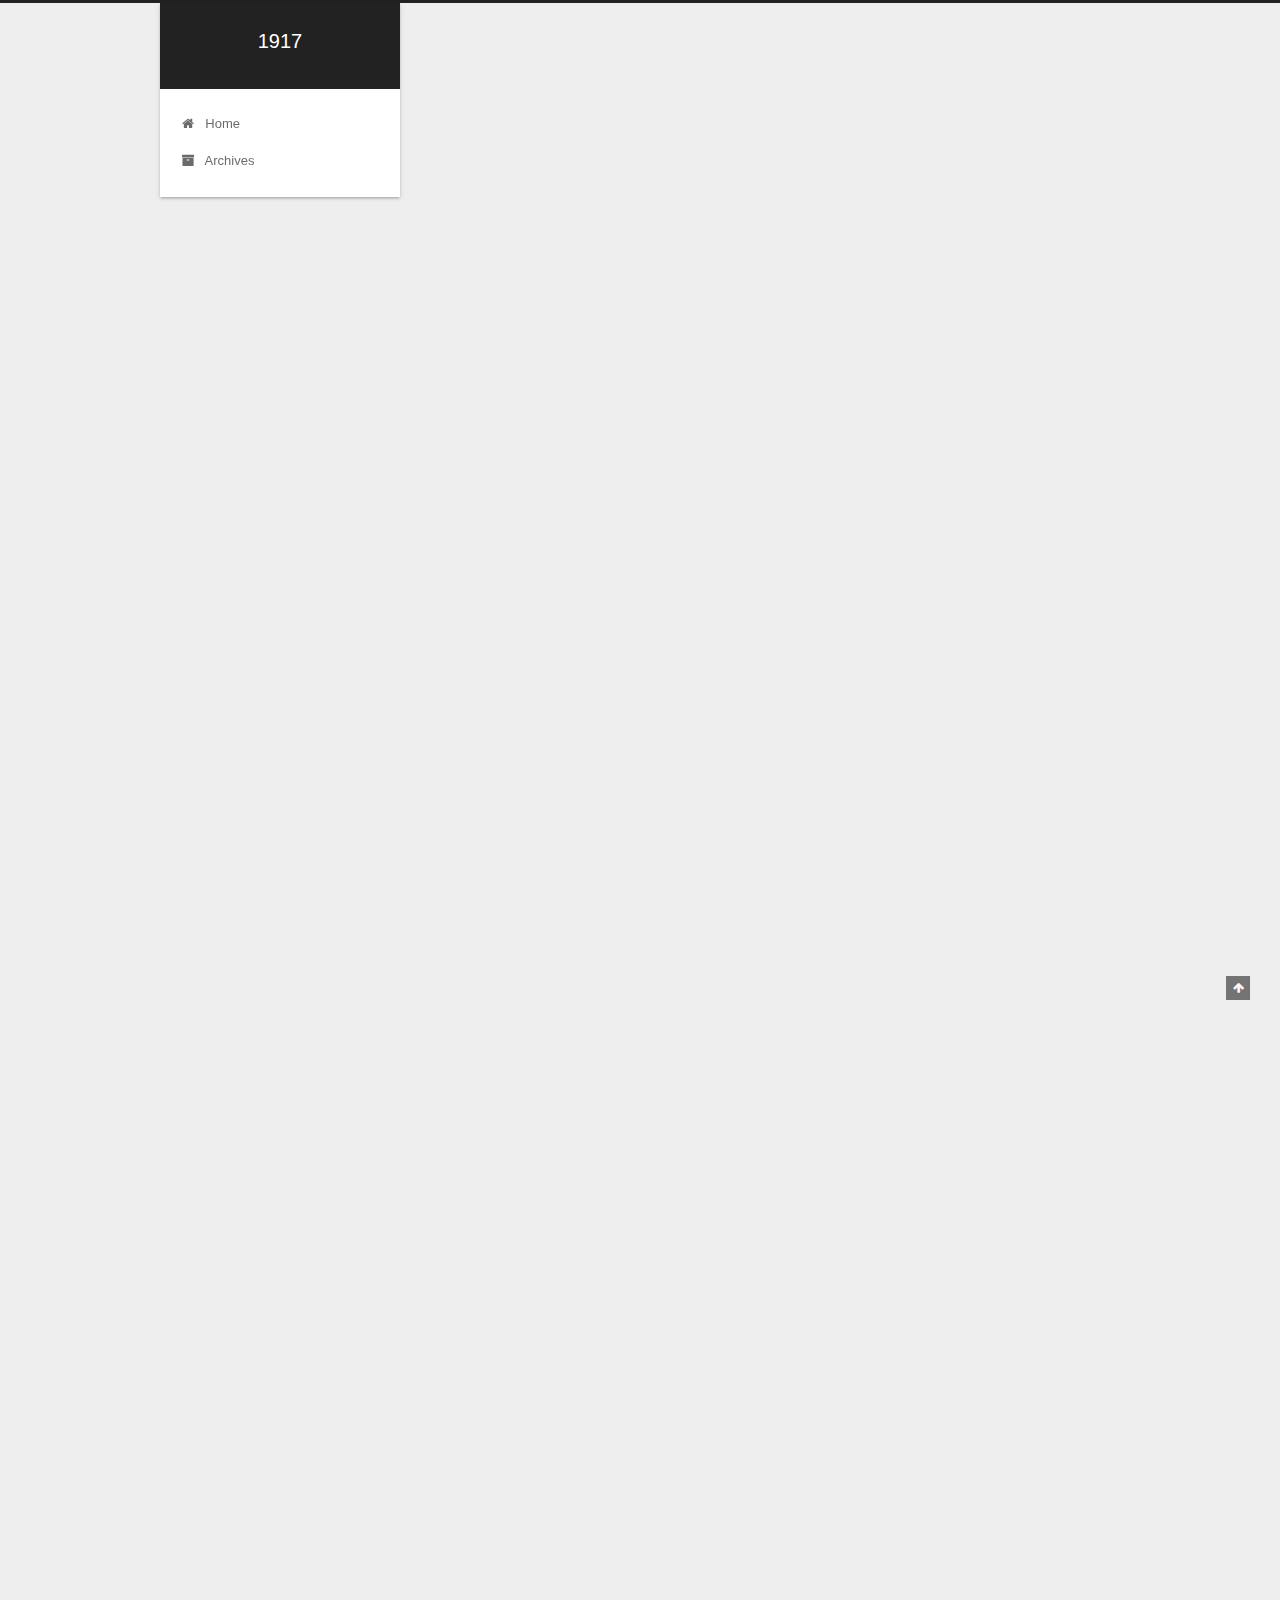
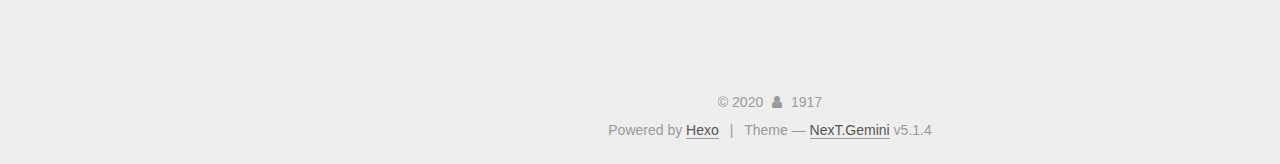
==== commit 70990ca7: "Site updated: 2020-06-19 20:36:54" ====
--- a/index.html
+++ b/index.html
@@ -5,7 +5,7 @@
   
 
 
-<html class="theme-next muse use-motion" lang="en">
+<html class="theme-next gemini use-motion" lang="en">
 <head>
   <meta charset="UTF-8"/>
 <meta http-equiv="X-UA-Compatible" content="IE=edge" />
@@ -93,7 +93,7 @@
   var NexT = window.NexT || {};
   var CONFIG = {
     root: '/',
-    scheme: 'Muse',
+    scheme: 'Gemini',
     version: '5.1.4',
     sidebar: {"position":"left","display":"post","offset":12,"b2t":false,"scrollpercent":false,"onmobile":false},
     fancybox: true,
@@ -580,7 +580,7 @@
 
 
 
-  <div class="theme-info">Theme &mdash; <a class="theme-link" target="_blank" href="https://github.com/iissnan/hexo-theme-next">NexT.Muse</a> v5.1.4</div>
+  <div class="theme-info">Theme &mdash; <a class="theme-link" target="_blank" href="https://github.com/iissnan/hexo-theme-next">NexT.Gemini</a> v5.1.4</div>
 
 
 
@@ -680,6 +680,13 @@
   
   
 
+
+  <script type="text/javascript" src="/js/src/affix.js?v=5.1.4"></script>
+
+  <script type="text/javascript" src="/js/src/schemes/pisces.js?v=5.1.4"></script>
+
+
+
   
 
   
--- a/css/main.css
+++ b/css/main.css
@@ -189,7 +189,7 @@
   font-size: 14px;
   line-height: 2;
   color: #555;
-  background: #fff;
+  background: #eee;
 }
 @media (max-width: 767px) {
   body {
@@ -445,7 +445,7 @@
 .header-inner {
   margin: 0 auto;
   padding: 100px 0 70px;
-  width: 700px;
+  width: calc(100% - 252px);
 }
 @media (min-width: 1600px) {
   .container .header-inner {
@@ -457,7 +457,7 @@
 }
 .main-inner {
   margin: 0 auto;
-  width: 700px;
+  width: calc(100% - 252px);
 }
 @media (min-width: 1600px) {
   .container .main-inner {
@@ -474,7 +474,7 @@
 .footer-inner {
   box-sizing: border-box;
   margin: 20px auto;
-  width: 700px;
+  width: calc(100% - 252px);
 }
 @media (min-width: 1600px) {
   .container .footer-inner {
@@ -653,8 +653,8 @@
 @media (min-width: 992px) {
   .full-image.full-image.full-image.full-image {
     max-width: none;
-    width: 110%;
-    margin: 25px -5%;
+    width: 118%;
+    margin: 0 -9%;
   }
 }
 .blockquote-center,
@@ -940,11 +940,11 @@
   display: inline-block;
   padding: 0 20px;
   font-size: 14px;
-  color: #fff;
-  background: #222;
-  border: 2px solid #222;
+  color: #555;
+  background: #fff;
+  border: 2px solid #555;
   text-decoration: none;
-  border-radius: 0;
+  border-radius: 2px;
   transition-property: background-color;
   transition-duration: 0.2s;
   transition-timing-function: ease-in-out;
@@ -953,8 +953,8 @@
 }
 .btn:hover {
   border-color: #222;
-  color: #222;
-  background: #fff;
+  color: #fff;
+  background: #222;
 }
 .btn +.btn {
   margin: 0 0 8px 8px;
@@ -1066,7 +1066,7 @@
   width: 24px;
   background: #222;
   font-size: 12px;
-  opacity: 1;
+  opacity: 0.6;
   color: #fff;
   cursor: pointer;
   text-align: center;
@@ -1087,7 +1087,7 @@
   }
 }
 .back-to-top.back-to-top-on {
-  bottom: 19px;
+  bottom: 30px;
 }
 .header {
   background: transparent;
@@ -1136,7 +1136,7 @@
 .site-subtitle {
   margin-top: 10px;
   font-size: 13px;
-  color: #999;
+  color: #ddd;
 }
 .use-motion .brand {
   opacity: 0;
@@ -1209,7 +1209,8 @@
   transition-timing-function: ease-in-out;
   transition-delay: 0s;
 }
-.menu .menu-item a:hover {
+.menu .menu-item a:hover,
+.menu-item-active a {
   border-bottom-color: #222;
 }
 .menu .menu-item .fa {
@@ -1738,20 +1739,20 @@
   display: block;
   margin: 0 auto;
   padding: 2px;
-  max-width: 96px;
+  max-width: 120px;
   height: auto;
-  border: 2px solid #333;
+  border: 1px solid #eee;
 }
 .site-author-name {
-  margin: 5px 0 0;
+  margin: 0;
   text-align: center;
-  color: #f5f5f5;
-  font-weight: normal;
+  color: #222;
+  font-weight: 600;
 }
 .site-description {
-  margin-top: 5px;
+  margin-top: 0;
   text-align: center;
-  font-size: 14px;
+  font-size: 13px;
   color: #999;
 }
 .site-state {
@@ -1763,7 +1764,7 @@
 .site-state-item {
   display: inline-block;
   padding: 0 15px;
-  border-left: 1px solid #333;
+  border-left: 1px solid #eee;
 }
 .site-state-item:first-child {
   border-left: none;
@@ -1776,11 +1777,11 @@
   text-align: center;
   color: inherit;
   font-weight: 600;
-  font-size: 18px;
+  font-size: 16px;
 }
 .site-state-item-name {
   font-size: 13px;
-  color: inherit;
+  color: #999;
 }
 .feed-link {
   margin-top: 20px;
@@ -1822,7 +1823,7 @@
   width: 4px;
   height: 4px;
   border-radius: 50%;
-  background: #77ffe4;
+  background: #9a86ff;
 }
 .links-of-blogroll {
   font-size: 13px;
@@ -1860,7 +1861,7 @@
   color: #555;
 }
 .sidebar-nav li:hover {
-  color: #f5f5f5;
+  color: #fc6423;
 }
 .page-post-detail .sidebar-nav-toc {
   padding: 0 5px;
@@ -1869,11 +1870,11 @@
   margin-left: 10px;
 }
 .sidebar-nav .sidebar-nav-active {
-  color: #87daff;
-  border-bottom-color: #87daff;
+  color: #fc6423;
+  border-bottom-color: #fc6423;
 }
 .sidebar-nav .sidebar-nav-active:hover {
-  color: #87daff;
+  color: #fc6423;
 }
 .sidebar-panel {
   display: none;
@@ -1906,12 +1907,12 @@
   transition-timing-function: ease-in-out;
   transition-delay: 0s;
   transition-property: all;
-  color: #999;
-  border-bottom-color: #555;
+  color: #666;
+  border-bottom-color: #ccc;
 }
 .post-toc ol a:hover {
-  color: #ccc;
-  border-bottom-color: #ccc;
+  color: #000;
+  border-bottom-color: #000;
 }
 .post-toc .nav-item {
   overflow: hidden;
@@ -1933,14 +1934,14 @@
   display: block;
 }
 .post-toc .nav .active > a {
-  color: #87daff;
-  border-bottom-color: #87daff;
+  color: #fc6423;
+  border-bottom-color: #fc6423;
 }
 .post-toc .nav .active-current > a {
-  color: #87daff;
+  color: #fc6423;
 }
 .post-toc .nav .active-current > a:hover {
-  color: #87daff;
+  color: #fc6423;
 }
 .footer {
   font-size: 14px;
@@ -2580,83 +2581,543 @@
   }
 }
 .page-post-detail .sidebar-toggle-line {
-  background: #87daff;
+  background: #fc6423;
 }
 .page-post-detail .comments {
   overflow: hidden;
 }
-@media (max-width: 767px) {
-  .header-inner,
-  .container .main-inner,
+.header {
+  position: relative;
+  margin: 0 auto;
+  width: 75%;
+}
+@media (min-width: 768px) and (max-width: 991px) {
+  .header {
+    width: auto;
+  }
+}
+@media (max-width: 767px) {
+  .header {
+    width: auto;
+  }
+}
+.header-inner {
+  position: absolute;
+  top: 0;
+  overflow: hidden;
+  padding: 0;
+  width: 240px;
+  background: #fff;
+  box-shadow: 0 2px 2px 0 rgba(0,0,0,0.12), 0 3px 1px -2px rgba(0,0,0,0.06), 0 1px 5px 0 rgba(0,0,0,0.12);
+  border-radius: initial;
+}
+@media (min-width: 1600px) {
+  .container .header-inner {
+    width: 240px;
+  }
+}
+@media (min-width: 768px) and (max-width: 991px) {
+  .header-inner {
+    position: relative;
+    width: auto;
+    border-radius: initial;
+  }
+}
+@media (max-width: 767px) {
+  .header-inner {
+    position: relative;
+    width: auto;
+    border-radius: initial;
+  }
+}
+.main:before,
+.main:after {
+  content: " ";
+  display: table;
+}
+.main:after {
+  clear: both;
+}
+@media (min-width: 768px) and (max-width: 991px) {
+  .main {
+    padding-bottom: 100px;
+  }
+}
+@media (max-width: 767px) {
+  .main {
+    padding-bottom: 100px;
+  }
+}
+.container .main-inner {
+  width: 75%;
+}
+@media (min-width: 768px) and (max-width: 991px) {
+  .container .main-inner {
+    width: auto;
+  }
+}
+@media (max-width: 767px) {
+  .container .main-inner {
+    width: auto;
+  }
+}
+.content-wrap {
+  float: right;
+  box-sizing: border-box;
+  padding: 40px;
+  width: calc(100% - 252px);
+  background: #fff;
+  min-height: 700px;
+  box-shadow: 0 2px 2px 0 rgba(0,0,0,0.12), 0 3px 1px -2px rgba(0,0,0,0.06), 0 1px 5px 0 rgba(0,0,0,0.12);
+  border-radius: initial;
+}
+@media (min-width: 768px) and (max-width: 991px) {
+  .content-wrap {
+    width: 100%;
+    padding: 20px;
+    border-radius: initial;
+  }
+}
+@media (max-width: 767px) {
+  .content-wrap {
+    width: 100%;
+    padding: 20px;
+    min-height: auto;
+    border-radius: initial;
+  }
+}
+.sidebar {
+  position: static;
+  float: left;
+  margin-top: 300px;
+  width: 240px;
+  background: #eee;
+  box-shadow: none;
+}
+@media (min-width: 768px) and (max-width: 991px) {
+  .sidebar {
+    display: none;
+  }
+}
+@media (max-width: 767px) {
+  .sidebar {
+    display: none;
+  }
+}
+.sidebar-toggle {
+  display: none;
+}
+.footer-inner {
+  width: 75%;
+  padding-left: 260px;
+}
+@media (min-width: 768px) and (max-width: 991px) {
   .footer-inner {
     width: auto;
-  }
-}
-embed {
-  display: block;
-  margin: 0px auto 25px auto;
-}
-.custom-logo .site-meta-headline {
-  text-align: center;
-}
-.custom-logo .brand {
+    padding-left: 0 !important;
+    padding-right: 0 !important;
+  }
+}
+@media (max-width: 767px) {
+  .footer-inner {
+    width: auto;
+    padding-left: 0 !important;
+    padding-right: 0 !important;
+  }
+}
+.sidebar-position-right .header-inner {
+  right: 0;
+}
+.sidebar-position-right .content-wrap {
+  float: left;
+}
+.sidebar-position-right .sidebar {
+  float: right;
+}
+.sidebar-position-right .footer-inner {
+  padding-left: 0;
+  padding-right: 260px;
+}
+.site-brand-wrapper {
+  position: relative;
+}
+.site-meta {
+  padding: 20px 0;
+  color: #fff;
+  background: #222;
+}
+@media (min-width: 768px) and (max-width: 991px) {
+  .site-meta {
+    box-shadow: 0 0 16px rgba(0,0,0,0.5);
+  }
+}
+@media (max-width: 767px) {
+  .site-meta {
+    box-shadow: 0 0 16px rgba(0,0,0,0.5);
+  }
+}
+.brand {
+  padding: 0;
   background: none;
 }
-.custom-logo .site-title {
-  margin: 10px auto 0;
-  font-size: 24px;
-  color: #222;
-}
-.custom-logo .site-title a {
-  border: none;
-}
-.custom-logo-image {
-  margin: 0 auto;
-  padding: 5px;
-  max-width: 150px;
-  background: #fff;
-}
-@media (max-width: 767px) {
-  .site-nav {
-    position: absolute;
-    left: 0;
-    top: 52px;
-    margin: 0;
-    width: 100%;
-    padding: 0;
-    background: #fff;
-    border-bottom: 1px solid #ddd;
-    z-index: 1030;
-  }
-}
-@media (max-width: 767px) {
-  .menu {
-    text-align: left;
-  }
-}
-@media (max-width: 767px) {
-  .menu .menu-item {
-    display: block;
-    margin: 0 10px;
-    vertical-align: top;
-  }
-}
-@media (max-width: 767px) {
-  .menu .menu-item br {
-    display: none;
-  }
-}
-@media (max-width: 767px) {
-  .menu .menu-item a {
-    padding: 5px 10px;
-  }
-}
-.menu .menu-item .fa {
-  margin-right: 0;
+.brand:hover {
+  color: #fff;
+}
+.site-subtitle {
+  margin: 10px 10px 0;
+  font-weight: initial;
 }
 .site-search form {
   display: none;
 }
+.site-nav {
+  border-top: none;
+}
+@media (min-width: 768px) and (max-width: 991px) {
+  .site-nav {
+    display: none !important;
+  }
+}
+@media (min-width: 768px) and (max-width: 991px) {
+  .site-nav-on {
+    display: block !important;
+  }
+}
+.menu .menu-item {
+  display: block;
+  margin: 0;
+}
+.menu .menu-item a {
+  position: relative;
+  box-sizing: border-box;
+  padding: 5px 20px;
+  text-align: left;
+  line-height: inherit;
+  transition-property: background-color;
+  transition-duration: 0.2s;
+  transition-timing-function: ease-in-out;
+  transition-delay: 0s;
+}
+.menu .menu-item a:hover,
+.menu-item-active a {
+  background: #f9f9f9;
+  border-bottom-color: #fff;
+}
+.menu .menu-item br {
+  display: none;
+}
+.menu-item-active a:after {
+  content: " ";
+  position: absolute;
+  top: 50%;
+  margin-top: -3px;
+  right: 15px;
+  width: 6px;
+  height: 6px;
+  border-radius: 50%;
+  background-color: #bbb;
+}
+.btn-bar {
+  background-color: #fff;
+}
+.site-nav-toggle {
+  left: 20px;
+  top: 50%;
+  -webkit-transform: translateY(-50%);
+  -webkit-transform: translateY(-50%);
+  -moz-transform: translateY(-50%);
+  -ms-transform: translateY(-50%);
+  -o-transform: translateY(-50%);
+  transform: translateY(-50%);
+}
+@media (min-width: 768px) and (max-width: 991px) {
+  .site-nav-toggle {
+    display: block;
+  }
+}
+.use-motion .sidebar .motion-element {
+  opacity: 1;
+}
+.sidebar {
+  margin-left: -100%;
+  right: auto;
+  bottom: auto;
+  -webkit-transform: none;
+}
+.sidebar-inner {
+  box-sizing: border-box;
+  width: 240px;
+  color: #555;
+  background: #fff;
+  box-shadow: 0 2px 2px 0 rgba(0,0,0,0.12), 0 3px 1px -2px rgba(0,0,0,0.06), 0 1px 5px 0 rgba(0,0,0,0.12), 0 -1px 0.5px 0 rgba(0,0,0,0.09);
+  border-radius: initial;
+  opacity: 0;
+}
+.sidebar-inner.affix {
+  position: fixed;
+  top: 12px;
+}
+.sidebar-inner.affix-bottom {
+  position: absolute;
+}
+.site-overview {
+  text-align: left;
+}
+.site-author:before,
+.site-author:after {
+  content: " ";
+  display: table;
+}
+.site-author:after {
+  clear: both;
+}
+.sidebar a {
+  color: #555;
+}
+.sidebar a:hover {
+  color: #222;
+}
+.site-state-item {
+  padding: 0 10px;
+}
+.links-of-author-item a:before {
+  display: none;
+}
+.links-of-author-item a {
+  border-bottom: none;
+  text-decoration: underline;
+}
+.feed-link {
+  border-top: 1px dotted #ccc;
+  border-bottom: 1px dotted #ccc;
+  text-align: center;
+}
+.feed-link a {
+  display: block;
+  color: #fc6423;
+  border: none;
+}
+.feed-link a:hover {
+  background: none;
+  color: #e34603;
+}
+.feed-link a:hover i {
+  color: #e34603;
+}
+.links-of-author {
+  display: flex;
+  flex-wrap: wrap;
+  justify-content: center;
+}
+.links-of-author-item {
+  margin: 5px 0 0;
+  width: 50%;
+}
+.links-of-author-item a {
+  max-width: 216px;
+  box-sizing: border-box;
+  display: inline-block;
+  margin-right: 0;
+  margin-bottom: 0;
+  padding: 0 5px;
+  overflow: hidden;
+  white-space: nowrap;
+  text-overflow: ellipsis;
+}
+.links-of-author-item a {
+  display: block;
+  text-decoration: none;
+}
+.links-of-author-item a:hover {
+  border-radius: 4px;
+  background: #eee;
+}
+.links-of-author-item .fa {
+  margin-right: 2px;
+  font-size: 16px;
+}
+.links-of-author-item .fa-globe {
+  font-size: 15px;
+}
+.links-of-blogroll {
+  text-align: center;
+  margin-top: 20px;
+  padding: 3px 0 0;
+  border-top: 1px dotted #ccc;
+}
+.links-of-blogroll-title {
+  margin-top: 0;
+}
+.links-of-blogroll-item {
+  padding: 0;
+}
+.links-of-blogroll-inline:before,
+.links-of-blogroll-inline:after {
+  content: " ";
+  display: table;
+}
+.links-of-blogroll-inline:after {
+  clear: both;
+}
 .links-of-blogroll-inline .links-of-blogroll-item {
-  display: inline-block;
-}
+  margin: 5px 0 0;
+  width: 50%;
+  display: inline-block;
+  width: unset;
+}
+.links-of-blogroll-inline .links-of-blogroll-item a {
+  max-width: 216px;
+  box-sizing: border-box;
+  display: inline-block;
+  margin-right: 0;
+  margin-bottom: 0;
+  padding: 0 5px;
+  overflow: hidden;
+  white-space: nowrap;
+  text-overflow: ellipsis;
+}
+.content-wrap {
+  padding: initial;
+  background: initial;
+  box-shadow: initial;
+  border-radius: initial;
+}
+.post-block {
+  padding: 40px;
+  background: #fff;
+  box-shadow: 0 2px 2px 0 rgba(0,0,0,0.12), 0 3px 1px -2px rgba(0,0,0,0.06), 0 1px 5px 0 rgba(0,0,0,0.12);
+  border-radius: initial;
+}
+#posts > article + article .post-block {
+  margin-top: 12px;
+  box-shadow: 0 2px 2px 0 rgba(0,0,0,0.12), 0 3px 1px -2px rgba(0,0,0,0.06), 0 1px 5px 0 rgba(0,0,0,0.12), 0 -1px 0.5px 0 rgba(0,0,0,0.09);
+  border-radius: initial;
+}
+.comments {
+  padding: 40px;
+  margin: initial;
+  margin-top: 12px;
+  background: #fff;
+  box-shadow: 0 2px 2px 0 rgba(0,0,0,0.12), 0 3px 1px -2px rgba(0,0,0,0.06), 0 1px 5px 0 rgba(0,0,0,0.12), 0 -1px 0.5px 0 rgba(0,0,0,0.09);
+  border-radius: initial;
+}
+.posts-expand {
+  padding-top: initial;
+}
+.post-nav-divider {
+  width: 4%;
+}
+.post-nav-item {
+  width: 48%;
+}
+.post-eof,
+.post-spread {
+  display: none !important;
+}
+.pagination {
+  margin: 12px 0 0;
+  border-top: initial;
+  background: #fff;
+  box-shadow: 0 2px 2px 0 rgba(0,0,0,0.12), 0 3px 1px -2px rgba(0,0,0,0.06), 0 1px 5px 0 rgba(0,0,0,0.12), 0 -1px 0.5px 0 rgba(0,0,0,0.09);
+  border-radius: initial;
+  padding: 10px 0 10px;
+}
+.pagination .prev,
+.pagination .next,
+.pagination .page-number {
+  margin-bottom: initial;
+  top: initial;
+}
+.main {
+  padding-bottom: initial;
+}
+.footer {
+  bottom: auto;
+}
+.post-header h1,
+.post-header h2 {
+  margin: initial;
+}
+.posts-expand .post-title-link {
+  line-height: inherit;
+}
+.posts-expand .post-title {
+  font-size: 1.7em;
+}
+.post-body h1 {
+  font-size: 1.6em;
+  border-bottom: 1px solid #eee;
+}
+.post-body h2 {
+  font-size: 1.45em;
+  border-bottom: 1px solid #eee;
+}
+.post-body h3 {
+  font-size: 1.3em;
+  border-bottom: 1px dotted #eee;
+}
+.post-body h4 {
+  font-size: 1.2em;
+}
+.post-body h5 {
+  font-size: 1.07em;
+}
+.post-body h6 {
+  font-size: 1.03em;
+}
+@media (min-width: 768px) and (max-width: 991px) {
+  .content-wrap {
+    padding: 10px;
+  }
+  .posts-expand {
+    margin: initial;
+  }
+  .posts-expand .post-button {
+    margin-top: 20px;
+  }
+  .post-block {
+    padding: 20px;
+    box-shadow: 0 2px 2px 0 rgba(0,0,0,0.12), 0 3px 1px -2px rgba(0,0,0,0.06), 0 1px 5px 0 rgba(0,0,0,0.12), 0 -1px 0.5px 0 rgba(0,0,0,0.09);
+    border-radius: initial;
+  }
+  #posts > article + article .post-block {
+    margin-top: 10px;
+  }
+  .comments {
+    margin-top: 10px;
+    padding: 10px 20px;
+  }
+  .pagination {
+    margin: 10px 0 0;
+  }
+}
+@media (max-width: 767px) {
+  .content-wrap {
+    padding: 8px;
+  }
+  .posts-expand {
+    margin: initial;
+  }
+  .posts-expand .post-button {
+    margin-top: 12px;
+  }
+  .posts-expand img {
+    padding: initial !important;
+  }
+  .post-block {
+    padding: 12px;
+    min-height: auto;
+    box-shadow: 0 2px 2px 0 rgba(0,0,0,0.12), 0 3px 1px -2px rgba(0,0,0,0.06), 0 1px 5px 0 rgba(0,0,0,0.12), 0 -1px 0.5px 0 rgba(0,0,0,0.09);
+    border-radius: initial;
+  }
+  #posts > article + article .post-block {
+    margin-top: 8px;
+  }
+  .comments {
+    margin-top: 8px;
+    padding: 0 12px;
+  }
+  .pagination {
+    margin: 8px 0 0;
+  }
+}
